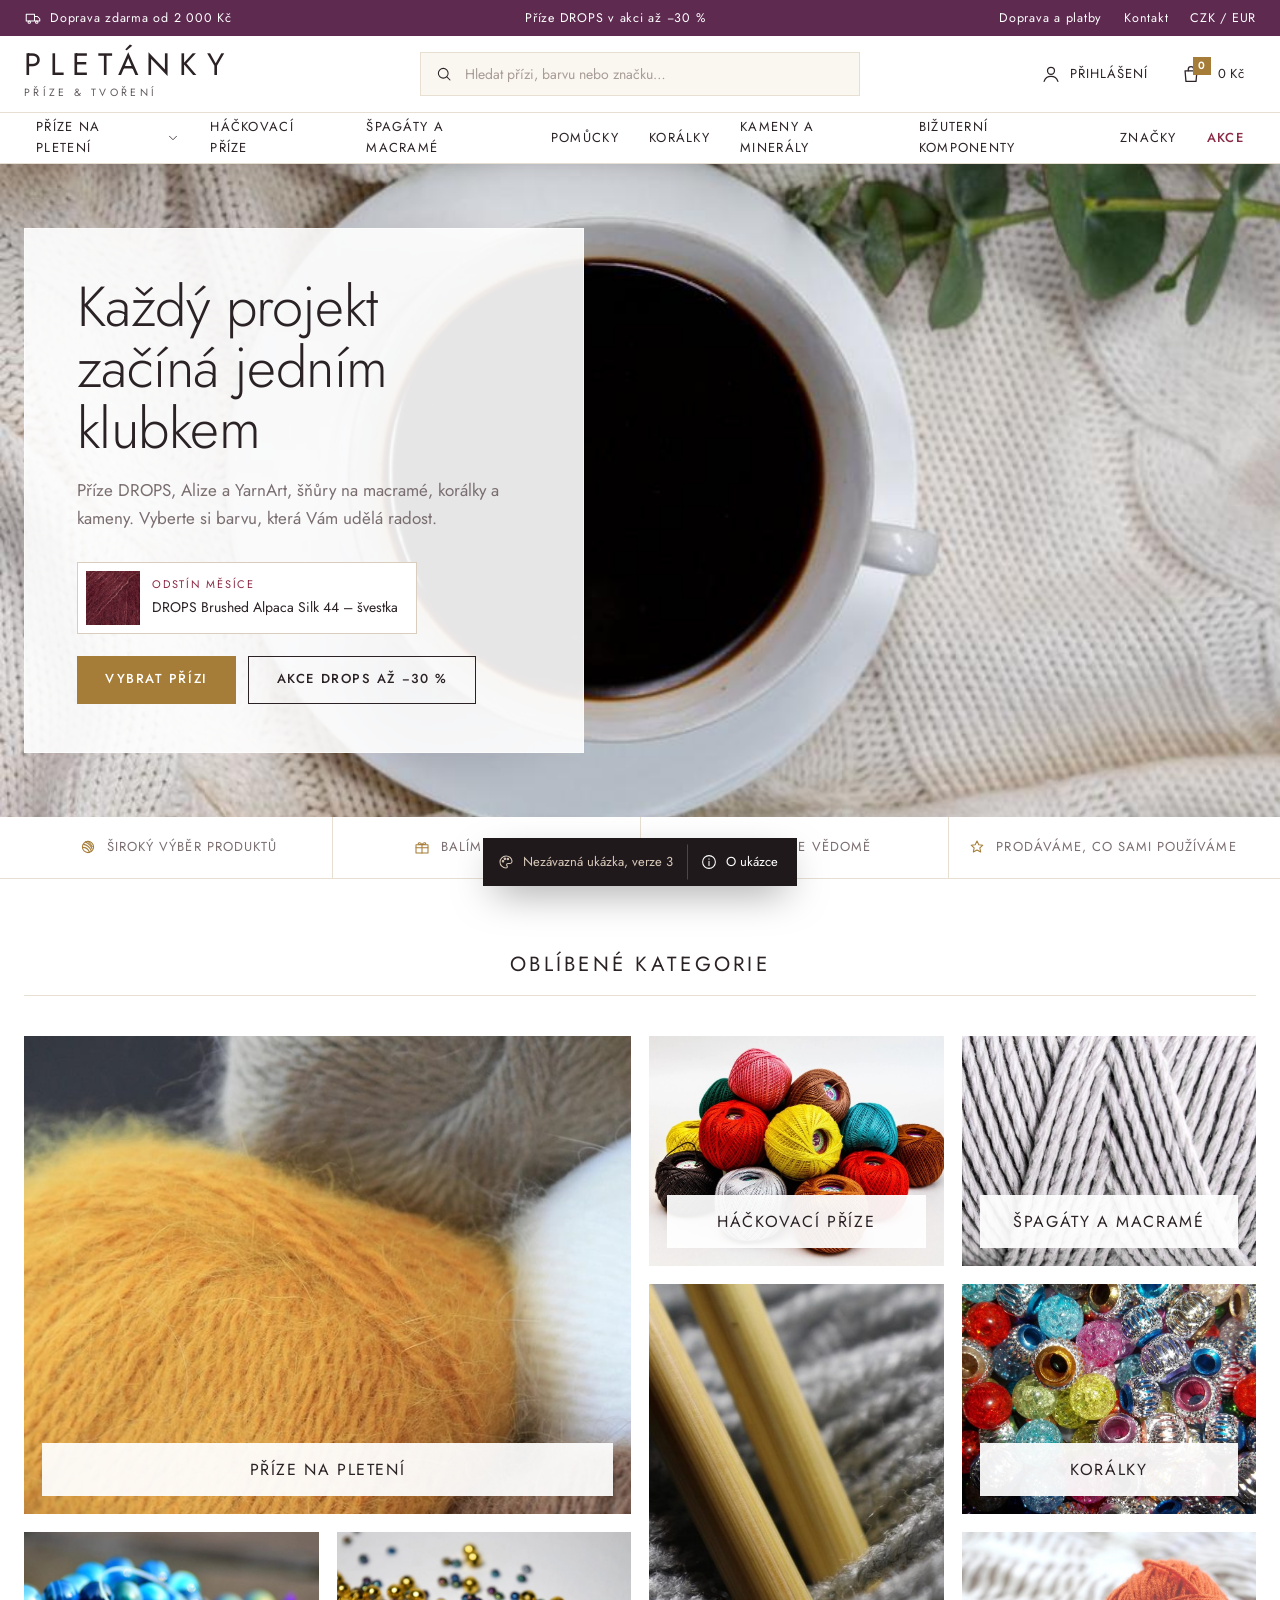
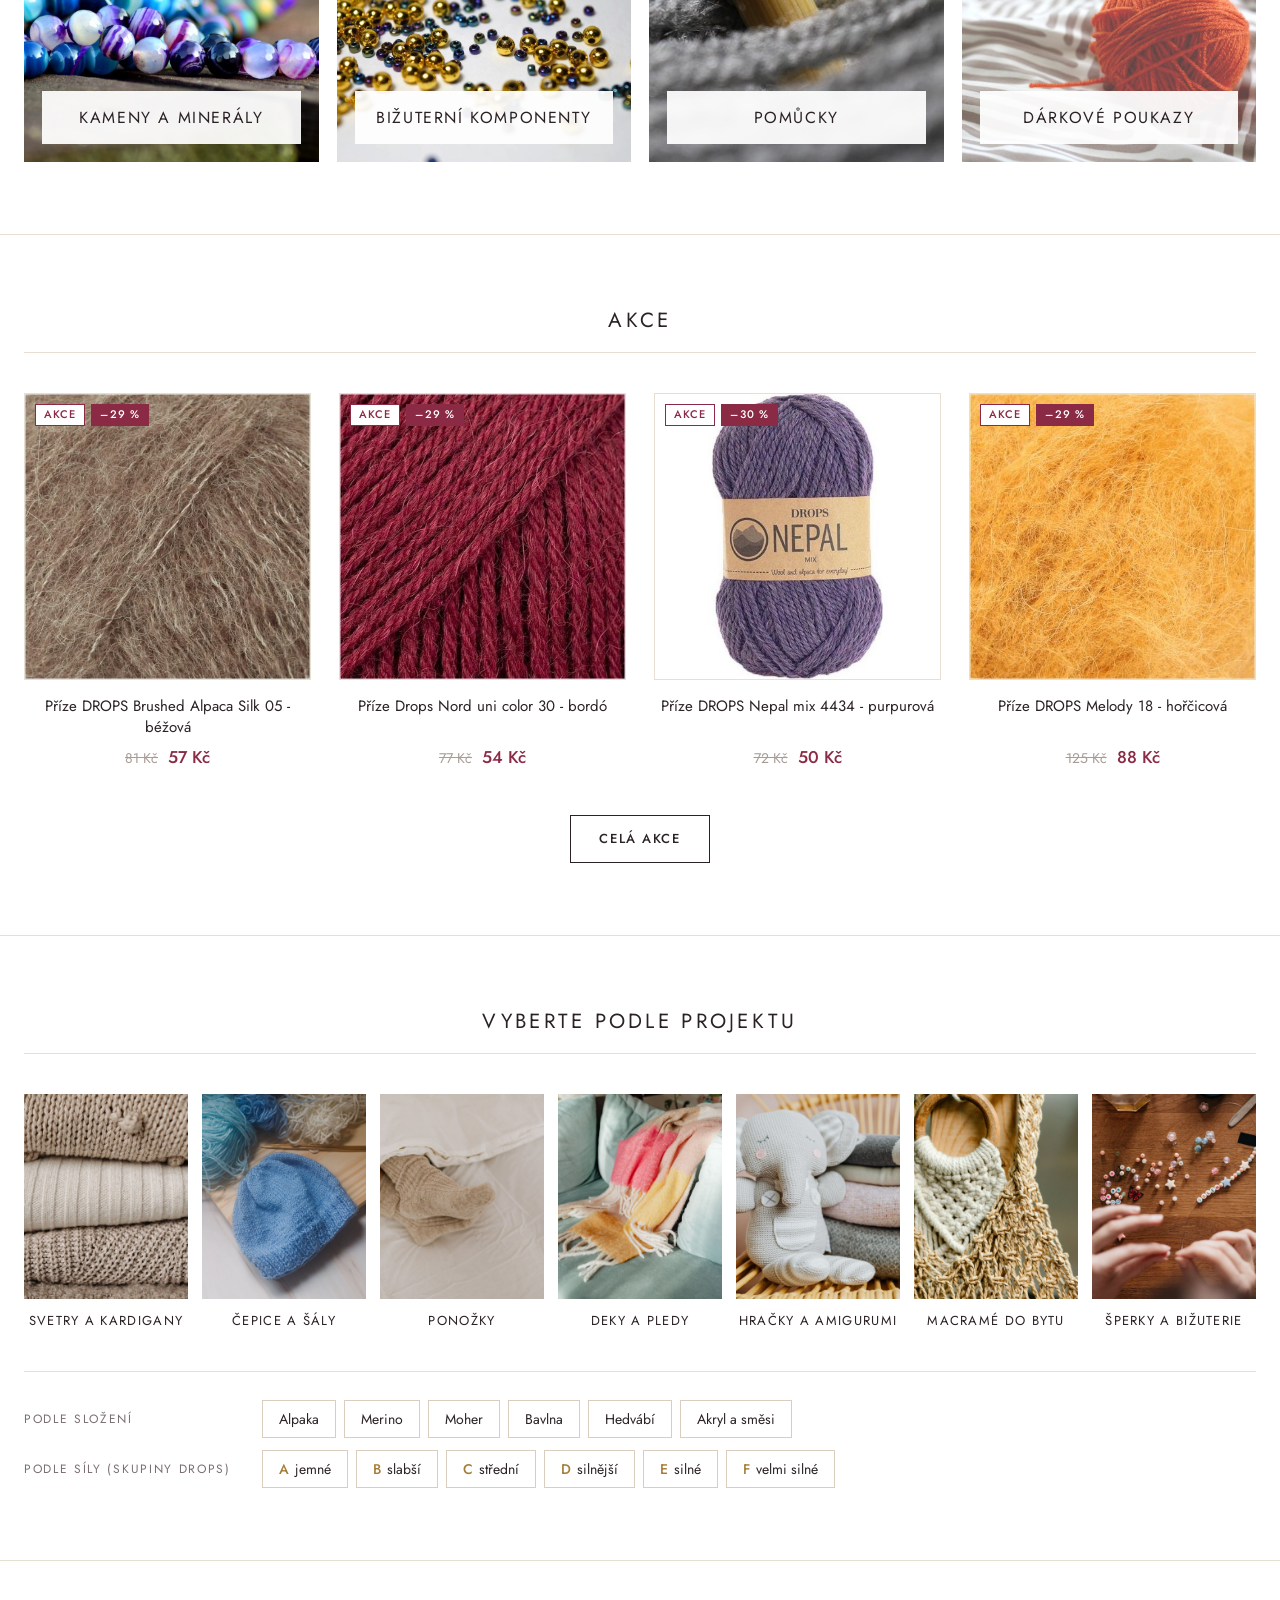
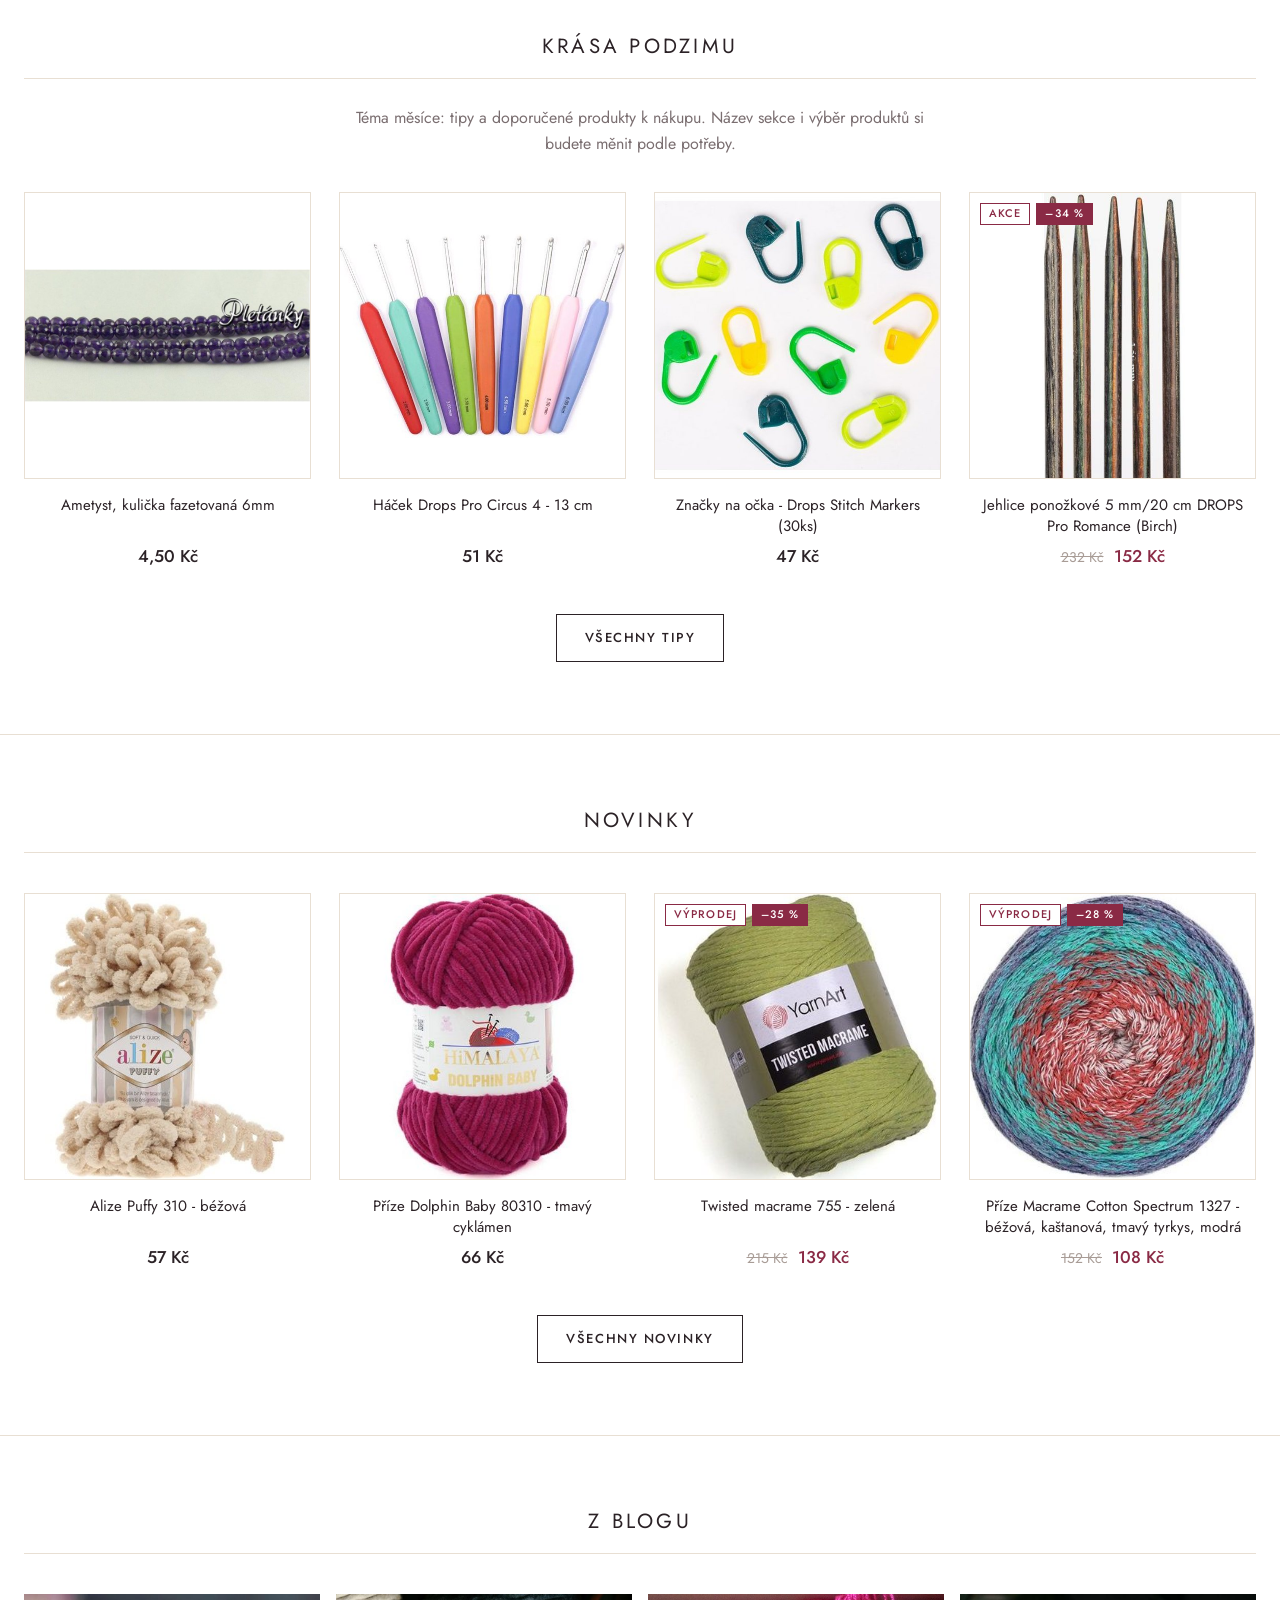
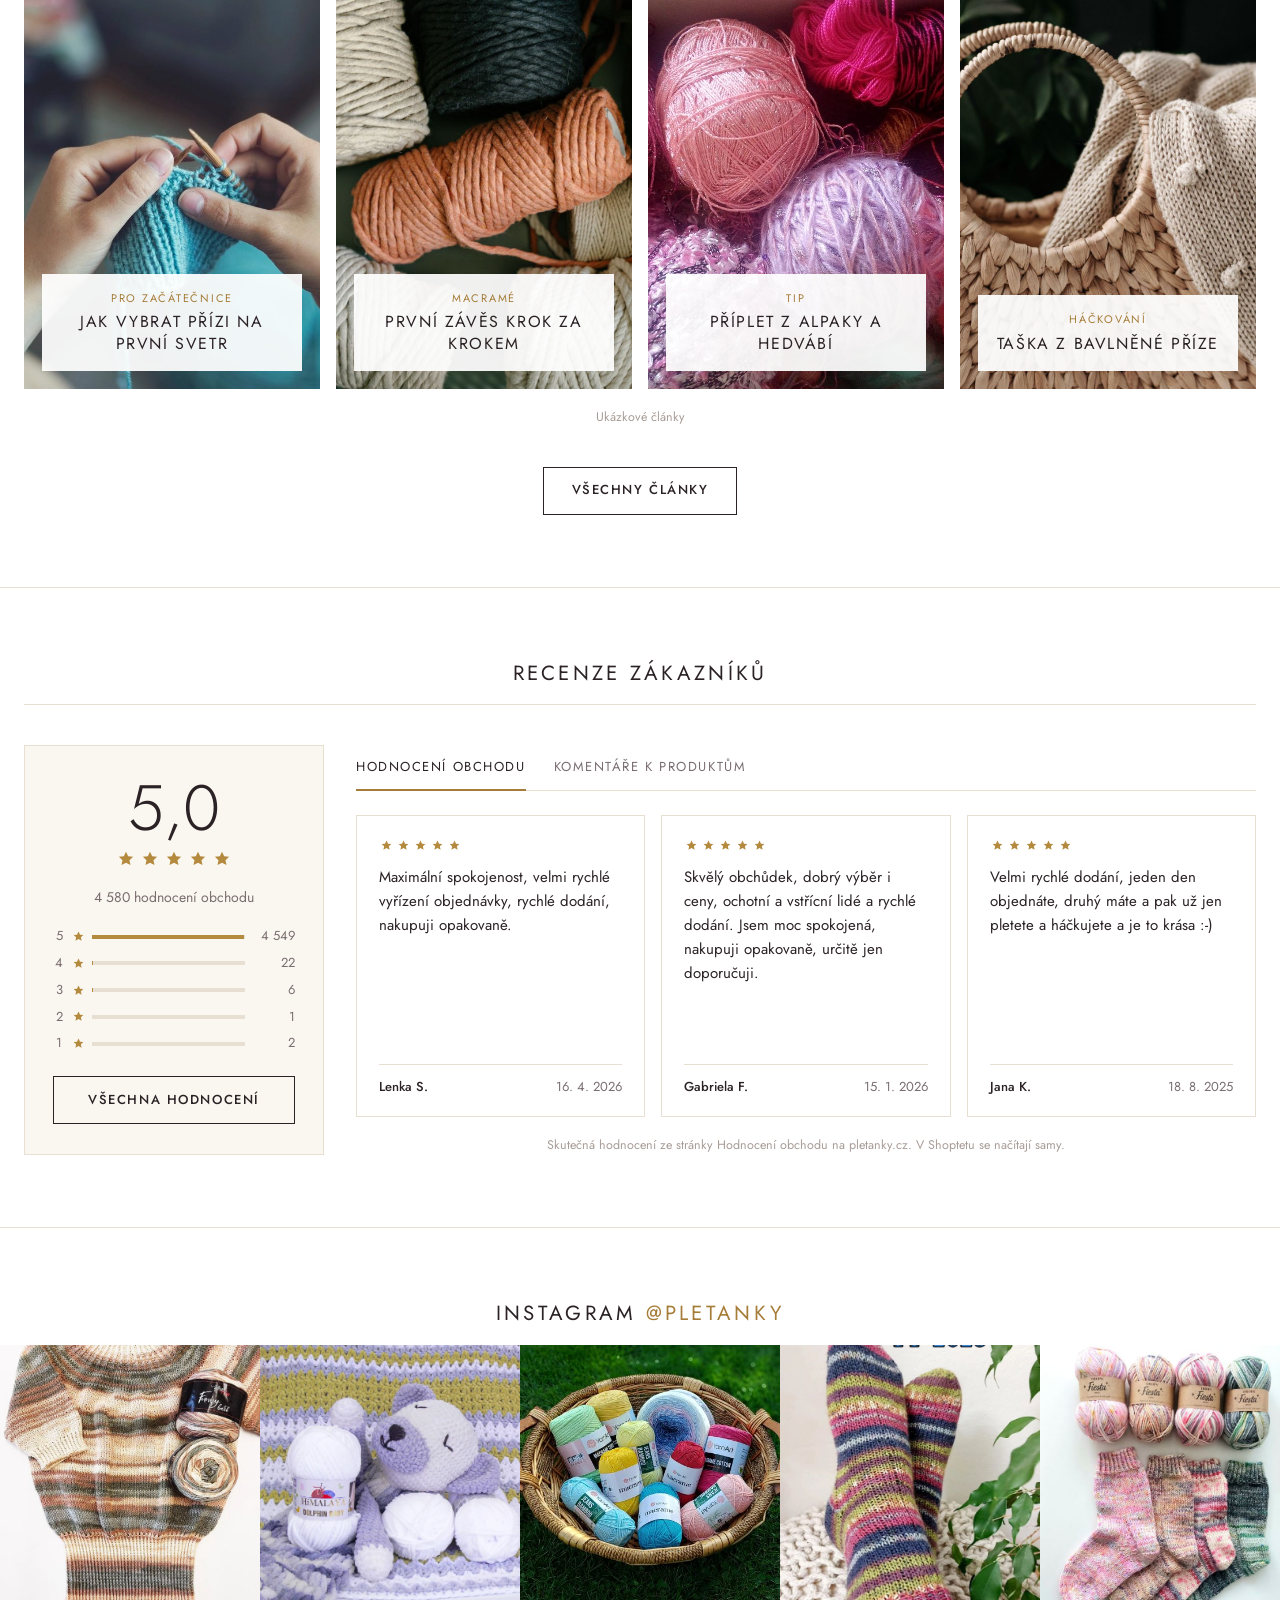
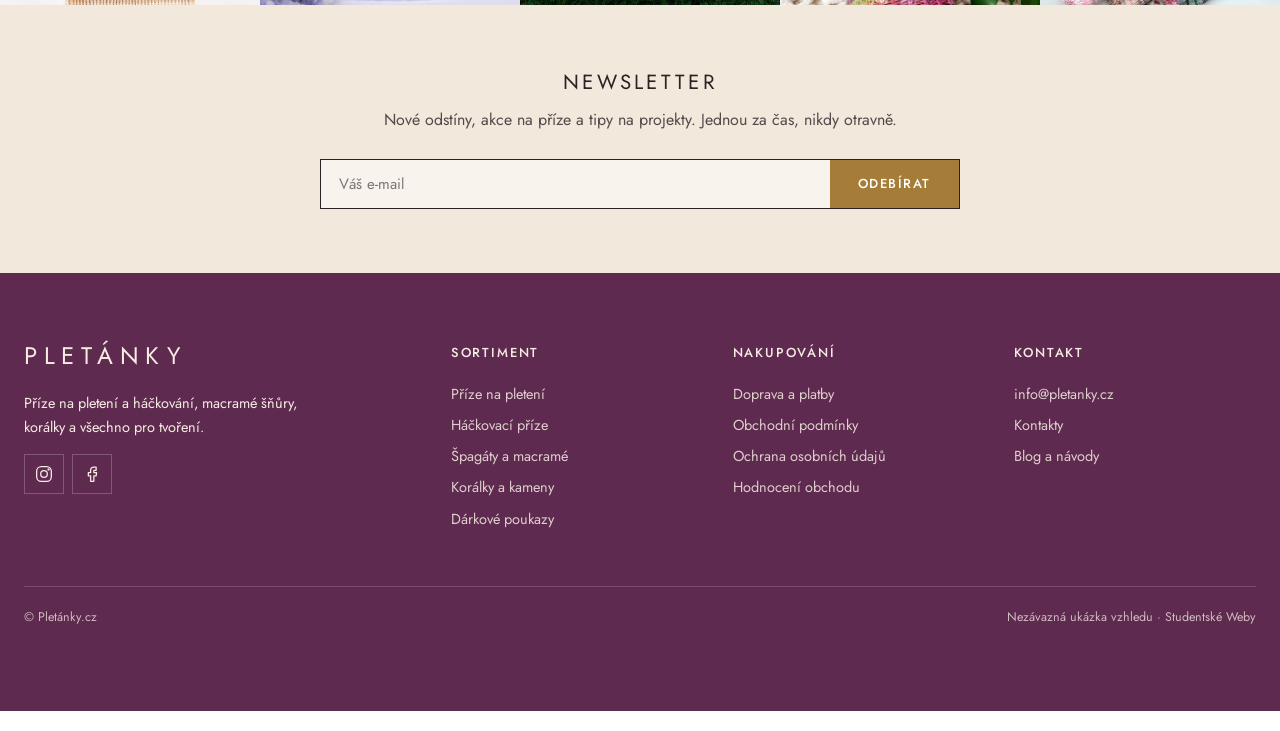
==== index.html @ 485e4dab "Pletánky.cz – ukázka v4 (původní bordó lišty, původní rozložení kategorií, ostré rohy) Co-Authored-B" ====
<!doctype html>
<html lang="cs" data-theme="c">
<head>
<meta charset="utf-8">
<meta name="viewport" content="width=device-width, initial-scale=1">
<meta name="robots" content="noindex, nofollow">
<title>Pletánky.cz – příze, macramé a korálky | ukázka vzhledu</title>
<meta name="description" content="Nezávazná ukázka vzhledu e-shopu Pletánky.cz">
<script>document.documentElement.setAttribute('data-theme','c');if(new URLSearchParams(location.search).has('nahled'))document.documentElement.classList.add('is-preview')</script>
<link rel="preconnect" href="https://fonts.googleapis.com">
<link rel="preconnect" href="https://fonts.gstatic.com" crossorigin>
<link href="https://fonts.googleapis.com/css2?family=Jost:wght@300;400;500;600&display=swap&subset=latin-ext" rel="stylesheet">
<link rel="stylesheet" href="style.css?v=d57bfc8a">
<script src="main.js?v=77ee12ee" defer></script>
</head>
<body class="">
<a class="skip" href="#obsah">Přejít na obsah</a>
<div class="topbar">
  <div class="wrap topbar__in">
    <span><svg class="ico ico--sm" viewBox="0 0 24 24" aria-hidden="true"><path d="M3 7h11v9H3zM14 10h4l3 3v3h-7"/><circle cx="7" cy="17.5" r="1.6"/><circle cx="17" cy="17.5" r="1.6"/></svg> Doprava zdarma od 2&nbsp;000&nbsp;Kč</span>
    <span class="topbar__mid">Příze DROPS v akci až −30&nbsp;%</span>
    <span class="topbar__links"><a href="#">Doprava a platby</a><a href="#">Kontakt</a><a href="#">CZK / EUR</a></span>
  </div>
</div>
<header class="hdr" id="hdr">
  <div class="wrap hdr__in">
    <button class="hdr__burger" type="button" aria-label="Menu" data-menu-open><svg class="ico" viewBox="0 0 24 24" aria-hidden="true"><path d="M4 7h16M4 12h16M4 17h16"/></svg></button>
    <a class="logo" href="index.html" aria-label="Pletánky – úvod">
      <span class="logo__txt">Pletánky</span><small class="logo__sub">příze &amp; tvoření</small>
    </a>
    <form class="search" role="search" onsubmit="return false">
      <svg class="ico ico--sm" viewBox="0 0 24 24" aria-hidden="true"><circle cx="11" cy="11" r="6.5"/><path d="m20 20-4.2-4.2"/></svg>
      <input type="search" placeholder="Hledat přízi, barvu nebo značku…" aria-label="Hledat">
    </form>
    <nav class="hdr__acts" aria-label="Účet a košík">
      <a class="hdr__act" href="#"><svg class="ico" viewBox="0 0 24 24" aria-hidden="true"><circle cx="12" cy="8.5" r="3.8"/><path d="M4.5 20c1.2-3.6 4-5.3 7.5-5.3s6.3 1.7 7.5 5.3"/></svg><span>Přihlášení</span></a>
      <button class="hdr__act cartbtn" type="button" data-cart-open aria-label="Košík">
        <span class="cartbtn__ico"><svg class="ico" viewBox="0 0 24 24" aria-hidden="true"><path d="M5.5 8.5h13l-1 11.5h-11z"/><path d="M9 8.5V7a3 3 0 0 1 6 0v1.5"/></svg><b class="cartbtn__count" data-cart-count>0</b></span>
        <span data-cart-total>0&nbsp;Kč</span>
      </button>
    </nav>
  </div>
  <nav class="nav" aria-label="Kategorie">
    <ul class="wrap nav__ul"><li class="nav__li has-mega"><a class="nav__a" href="kategorie.html">Příze na pletení<svg class="ico ico--xs" viewBox="0 0 24 24" aria-hidden="true"><path d="m6 9 6 6 6-6"/></svg></a><div class="mega" role="region" aria-label="Příze na pletení">
  <div class="mega__in wrap">
    <div class="mega__col">
      <p class="mega__h">DROPS</p>
      <a href="kategorie.html">Brushed Alpaca Silk</a><a href="kategorie.html">Sky</a><a href="kategorie.html">Melody</a>
      <a href="kategorie.html">Air</a><a href="kategorie.html">Flora</a><a href="kategorie.html">Soft Tweed</a>
      <a href="kategorie.html">Nepal</a><a href="kategorie.html">Alpaca</a><a href="kategorie.html">Andes</a>
    </div>
    <div class="mega__col">
      <p class="mega__h">Podle složení</p>
      <a href="kategorie.html">Alpaka</a><a href="kategorie.html">Merino a vlna</a><a href="kategorie.html">Moherové příze</a>
      <a href="kategorie.html">Bavlna</a><a href="kategorie.html">Akryl a směsi</a>
    </div>
    <div class="mega__col">
      <p class="mega__h">Další značky</p>
      <a href="kategorie.html">Alize</a><a href="kategorie.html">YarnArt</a><a href="kategorie.html">Himalaya</a>
      <a href="kategorie.html">Vlna Hep</a><a href="kategorie.html">Pletánky</a>
    </div>
    <a class="mega__promo" href="kategorie.html">
      <img src="img/photo/moher.jpg" alt="">
      <span><small>Akce</small>Příze DROPS až −30&nbsp;%</span>
    </a>
  </div>
</div></li><li class="nav__li"><a class="nav__a" href="kategorie.html">Háčkovací příze</a></li><li class="nav__li"><a class="nav__a" href="kategorie.html">Špagáty a macramé</a></li><li class="nav__li"><a class="nav__a" href="kategorie.html">Pomůcky</a></li><li class="nav__li"><a class="nav__a" href="kategorie.html">Korálky</a></li><li class="nav__li"><a class="nav__a" href="kategorie.html">Kameny a minerály</a></li><li class="nav__li"><a class="nav__a" href="kategorie.html">Bižuterní komponenty</a></li><li class="nav__li"><a class="nav__a" href="kategorie.html">Značky</a></li><li class="nav__li"><a class="nav__a nav__a--akce" href="kategorie.html">Akce</a></li></ul>
  </nav>
</header>
<main id="obsah">

<section class="banner">
  <picture><source media="(max-width:760px)" srcset="img/v2/hero-m.jpg"><img class="banner__img" src="img/v2/hero.jpg" alt="Pletený svetr a šálek kávy" fetchpriority="high"></picture>
  <div class="wrap banner__in">
    <div class="banner__box">
      <h1 class="h1">Každý projekt začíná jedním klubkem</h1>
      <p>Příze DROPS, Alize a YarnArt, šňůry na macramé, korálky a kameny. Vyberte si barvu, která Vám udělá radost.</p>
      <a class="motm-mini" href="produkt.html"><img src="img/p/svestka-velka.jpg" alt=""><span><small>Odstín měsíce</small><b>DROPS Brushed Alpaca Silk 44 – švestka</b></span></a>
      <div class="banner__cta">
        <a class="btn btn--cart" href="kategorie.html">Vybrat přízi</a>
        <a class="btn btn--line" href="kategorie.html">Akce DROPS až −30&nbsp;%</a>
      </div>
    </div>
  </div>
</section>

<div class="usp">
  <div class="wrap usp__in">
    <span><svg class="ico ico--sm" viewBox="0 0 24 24" aria-hidden="true"><circle cx="12" cy="12" r="7.5"/><path d="M6 8.5c4 .5 8.5 3.5 10.5 9M5 12.5c3.5 0 7.5 2.5 9 6.5M8.5 5.2c3.3 1.4 7.5 5 9 9.5M12 4.5c2.5 2 4.5 4.5 5.8 7"/></svg> Široký výběr produktů</span>
    <span><svg class="ico ico--sm" viewBox="0 0 24 24" aria-hidden="true"><rect x="4" y="9" width="16" height="11"/><path d="M4 13h16M12 9v11M12 9c-1.5-3-5-3.5-5-1.2C7 9 9.5 9 12 9zm0 0c1.5-3 5-3.5 5-1.2C17 9 14.5 9 12 9z"/></svg> Balíme s láskou</span>
    <span><svg class="ico ico--sm" viewBox="0 0 24 24" aria-hidden="true"><path d="m5 12.5 4.5 4.5L19 7.5"/></svg> Tvoříme vědomě</span>
    <span><svg class="ico ico--sm" viewBox="0 0 24 24" aria-hidden="true"><path d="m12 4 2.4 5 5.4.6-4 3.7 1.1 5.3L12 16l-4.9 2.6 1.1-5.3-4-3.7 5.4-.6z"/></svg> Prodáváme, co sami používáme</span>
  </div>
</div>

<section class="sec">
  <div class="wrap">
    <div class="sh"><h2 class="h2">Oblíbené kategorie</h2></div>
    <div class="tiles tiles--orig"><a class="tile t--big" href="kategorie.html">
  <img src="img/photo/moher.jpg" alt="" loading="lazy">
  <span class="tile__box"><b>Příze na pletení</b><span class="tile__more"><span>Alpaka, merino, moher i bavlna od DROPS, Alize a YarnArt</span></span></span>
</a><a class="tile" href="kategorie.html">
  <img src="img/photo/kordonet.jpg" alt="" loading="lazy">
  <span class="tile__box"><b>Háčkovací příze</b><span class="tile__more"><span>Kordonety, Moonlight, Sněhurka a další</span></span></span>
</a><a class="tile" href="kategorie.html">
  <img src="img/photo/macrame-snura.jpg" alt="" loading="lazy">
  <span class="tile__box"><b>Špagáty a macramé</b><span class="tile__more"><span>Šňůry, cordy a Twisted macrame</span></span></span>
</a><a class="tile t--tall" href="kategorie.html">
  <img src="img/photo/jehlice.jpg" alt="" loading="lazy">
  <span class="tile__box"><b>Pomůcky</b><span class="tile__more"><span>Jehlice, háčky a značky na očka</span></span></span>
</a><a class="tile" href="kategorie.html">
  <img src="img/photo/koralky.jpg" alt="" loading="lazy">
  <span class="tile__box"><b>Korálky</b><span class="tile__more"><span>Ohňovky, mačkané i dřevěné</span></span></span>
</a><a class="tile" href="kategorie.html">
  <img src="img/photo/kameny.jpg" alt="" loading="lazy">
  <span class="tile__box"><b>Kameny a minerály</b><span class="tile__more"><span>Achát, ametyst a další</span></span></span>
</a><a class="tile" href="kategorie.html">
  <img src="img/photo/komponenty.jpg" alt="" loading="lazy">
  <span class="tile__box"><b>Bižuterní komponenty</b><span class="tile__more"><span>Kaplíky, kaloty, zapínání</span></span></span>
</a><a class="tile" href="kategorie.html">
  <img src="img/photo/klubko.jpg" alt="" loading="lazy">
  <span class="tile__box"><b>Dárkové poukazy</b><span class="tile__more"><span>Pro všechny, kdo rádi tvoří</span></span></span>
</a></div>
  </div>
</section>

<section class="sec">
  <div class="wrap">
    <div class="sh"><h2 class="h2">Akce</h2></div>
    <div class="pgrid"><article class="pc">
  <div class="pc__box">
    <a class="pc__img" href="produkt.html">
      <span class="pc__flags"><span class="flag">Akce</span><span class="flag flag--sleva">–29 %</span></span>
      <img src="img/p/prize-drops-brushed-alpaca-silk-05-bezova.jpg" alt="Příze DROPS Brushed Alpaca Silk 05 - béžová" loading="lazy" width="720" height="720">
    </a>
    <a class="pc__name" href="produkt.html">Příze DROPS Brushed Alpaca Silk 05 - béžová</a>
    <p class="pc__price"><s>81&nbsp;Kč</s><b>57&nbsp;Kč</b></p>
    <div class="pc__more">
      <p class="pc__lead">Přepychová směs počesané alpaky a morušového hedvábí</p><dl class="pc__specs"><div><dt>Složení</dt><dd>77 % alpaka, 23 % hedvábí</dd></div><div><dt>Váha / návin</dt><dd>25 g = cca 140 metrů</dd></div><div><dt>Jehlice</dt><dd>5 mm</dd></div></dl>
      <p class="pc__av"><svg class="ico ico--xs" viewBox="0 0 24 24" aria-hidden="true"><path d="m5 12.5 4.5 4.5L19 7.5"/></svg> Skladem (18 ks)</p>
      <button class="btn btn--cart btn--full" type="button" data-add data-name="Příze DROPS Brushed Alpaca Silk 05 - béžová" data-price="57.0" data-img="img/p/prize-drops-brushed-alpaca-silk-05-bezova.jpg"><svg class="ico ico--sm" viewBox="0 0 24 24" aria-hidden="true"><path d="M5.5 8.5h13l-1 11.5h-11z"/><path d="M9 8.5V7a3 3 0 0 1 6 0v1.5"/></svg><span>Do košíku</span></button>
    </div>
  </div>
</article><article class="pc">
  <div class="pc__box">
    <a class="pc__img" href="produkt.html">
      <span class="pc__flags"><span class="flag">Akce</span><span class="flag flag--sleva">–29 %</span></span>
      <img src="img/p/prize-drops-nord-uni-color-30-bordo.jpg" alt="Příze Drops Nord uni color 30 - bordó" loading="lazy" width="720" height="720">
    </a>
    <a class="pc__name" href="produkt.html">Příze Drops Nord uni color 30 - bordó</a>
    <p class="pc__price"><s>77&nbsp;Kč</s><b>54&nbsp;Kč</b></p>
    <div class="pc__more">
      <p class="pc__lead">Jemná a odolná směs alpaky, vlny a polyamidu</p><dl class="pc__specs"><div><dt>Složení</dt><dd>45 % alpaka, 30 % polyamid, 25 % vlna</dd></div><div><dt>Váha / návin</dt><dd>50 g = cca 170 metrů</dd></div><div><dt>Jehlice</dt><dd>3 mm</dd></div></dl>
      <p class="pc__av"><svg class="ico ico--xs" viewBox="0 0 24 24" aria-hidden="true"><path d="m5 12.5 4.5 4.5L19 7.5"/></svg> Skladem (18 ks)</p>
      <button class="btn btn--cart btn--full" type="button" data-add data-name="Příze Drops Nord uni color 30 - bordó" data-price="54.0" data-img="img/p/prize-drops-nord-uni-color-30-bordo.jpg"><svg class="ico ico--sm" viewBox="0 0 24 24" aria-hidden="true"><path d="M5.5 8.5h13l-1 11.5h-11z"/><path d="M9 8.5V7a3 3 0 0 1 6 0v1.5"/></svg><span>Do košíku</span></button>
    </div>
  </div>
</article><article class="pc">
  <div class="pc__box">
    <a class="pc__img" href="produkt.html">
      <span class="pc__flags"><span class="flag">Akce</span><span class="flag flag--sleva">–30 %</span></span>
      <img src="img/p/prize-drops-nepal-mix-4434-purpurova.jpg" alt="Příze DROPS Nepal mix 4434 - purpurová" loading="lazy" width="720" height="720">
    </a>
    <a class="pc__name" href="produkt.html">Příze DROPS Nepal mix 4434 - purpurová</a>
    <p class="pc__price"><s>72&nbsp;Kč</s><b>50&nbsp;Kč</b></p>
    <div class="pc__more">
      <p class="pc__lead">Krásná robustní příze ze směsi alpaka vlny a ovčí vlny vhodná pro pletení i háčkování</p><dl class="pc__specs"><div><dt>Složení</dt><dd>65 % vlna, 35 % alpaka</dd></div><div><dt>Váha / návin</dt><dd>50 g = cca 75 metrů</dd></div><div><dt>Jehlice</dt><dd>5 mm</dd></div></dl>
      <p class="pc__av"><svg class="ico ico--xs" viewBox="0 0 24 24" aria-hidden="true"><path d="m5 12.5 4.5 4.5L19 7.5"/></svg> Skladem (20 ks)</p>
      <button class="btn btn--cart btn--full" type="button" data-add data-name="Příze DROPS Nepal mix 4434 - purpurová" data-price="50.0" data-img="img/p/prize-drops-nepal-mix-4434-purpurova.jpg"><svg class="ico ico--sm" viewBox="0 0 24 24" aria-hidden="true"><path d="M5.5 8.5h13l-1 11.5h-11z"/><path d="M9 8.5V7a3 3 0 0 1 6 0v1.5"/></svg><span>Do košíku</span></button>
    </div>
  </div>
</article><article class="pc">
  <div class="pc__box">
    <a class="pc__img" href="produkt.html">
      <span class="pc__flags"><span class="flag">Akce</span><span class="flag flag--sleva">–29 %</span></span>
      <img src="img/p/prize-drops-melody-18-horcicova.jpg" alt="Příze DROPS Melody 18 - hořčicová" loading="lazy" width="720" height="720">
    </a>
    <a class="pc__name" href="produkt.html">Příze DROPS Melody 18 - hořčicová</a>
    <p class="pc__price"><s>125&nbsp;Kč</s><b>88&nbsp;Kč</b></p>
    <div class="pc__more">
      <dl class="pc__specs"><div><dt>Složení</dt><dd>71 % alpaka, 25 % vlna, 4 % polyamid</dd></div><div><dt>Váha / návin</dt><dd>50 g = cca 140 m</dd></div><div><dt>Jehlice</dt><dd>7 mm</dd></div></dl>
      <p class="pc__av"><svg class="ico ico--xs" viewBox="0 0 24 24" aria-hidden="true"><path d="m5 12.5 4.5 4.5L19 7.5"/></svg> Skladem (49 ks)</p>
      <button class="btn btn--cart btn--full" type="button" data-add data-name="Příze DROPS Melody 18 - hořčicová" data-price="88.0" data-img="img/p/prize-drops-melody-18-horcicova.jpg"><svg class="ico ico--sm" viewBox="0 0 24 24" aria-hidden="true"><path d="M5.5 8.5h13l-1 11.5h-11z"/><path d="M9 8.5V7a3 3 0 0 1 6 0v1.5"/></svg><span>Do košíku</span></button>
    </div>
  </div>
</article></div>
    <p class="sec__more"><a class="btn btn--line" href="kategorie.html">Celá akce</a></p>
  </div>
</section>

<section class="sec">
  <div class="wrap">
    <div class="sh"><h2 class="h2">Vyberte podle projektu</h2></div>
    <div class="projs"><a class="proj" href="kategorie.html"><span class="proj__img"><img src="img/v2/proj-svetry.jpg" alt="" loading="lazy"></span><span class="proj__n">Svetry a kardigany</span></a><a class="proj" href="kategorie.html"><span class="proj__img"><img src="img/v2/proj-cepice.jpg" alt="" loading="lazy"></span><span class="proj__n">Čepice a šály</span></a><a class="proj" href="kategorie.html"><span class="proj__img"><img src="img/v2/proj-ponozky.jpg" alt="" loading="lazy"></span><span class="proj__n">Ponožky</span></a><a class="proj" href="kategorie.html"><span class="proj__img"><img src="img/v2/proj-deky.jpg" alt="" loading="lazy"></span><span class="proj__n">Deky a pledy</span></a><a class="proj" href="kategorie.html"><span class="proj__img"><img src="img/v2/proj-amigurumi.jpg" alt="" loading="lazy"></span><span class="proj__n">Hračky a amigurumi</span></a><a class="proj" href="kategorie.html"><span class="proj__img"><img src="img/v2/proj-macrame.jpg" alt="" loading="lazy"></span><span class="proj__n">Macramé do bytu</span></a><a class="proj" href="kategorie.html"><span class="proj__img"><img src="img/v2/proj-sperky.jpg" alt="" loading="lazy"></span><span class="proj__n">Šperky a bižuterie</span></a></div>
    <div class="chiprows">
      <div class="chiprow"><span class="chiprow__l">Podle složení</span><a class="chip" href="kategorie.html">Alpaka</a><a class="chip" href="kategorie.html">Merino</a><a class="chip" href="kategorie.html">Moher</a><a class="chip" href="kategorie.html">Bavlna</a><a class="chip" href="kategorie.html">Hedvábí</a><a class="chip" href="kategorie.html">Akryl a směsi</a></div>
      <div class="chiprow"><span class="chiprow__l">Podle síly (skupiny DROPS)</span><a class="chip" href="kategorie.html"><b>A</b> jemné</a><a class="chip" href="kategorie.html"><b>B</b> slabší</a><a class="chip" href="kategorie.html"><b>C</b> střední</a><a class="chip" href="kategorie.html"><b>D</b> silnější</a><a class="chip" href="kategorie.html"><b>E</b> silné</a><a class="chip" href="kategorie.html"><b>F</b> velmi silné</a></div>
    </div>
  </div>
</section>

<section class="sec">
  <div class="wrap">
    <div class="sh"><h2 class="h2">Krása podzimu</h2></div>
    <p class="sec__lead">Téma měsíce: tipy a doporučené produkty k nákupu. Název sekce i výběr produktů si budete měnit podle potřeby.</p>
    <div class="pgrid"><article class="pc">
  <div class="pc__box">
    <a class="pc__img" href="produkt.html">
      <span class="pc__flags"></span>
      <img src="img/p/ametyst-kulicka-fazetovana-6mm.jpg" alt="Ametyst, kulička fazetovaná 6mm" loading="lazy" width="720" height="720">
    </a>
    <a class="pc__name" href="produkt.html">Ametyst, kulička fazetovaná 6mm</a>
    <p class="pc__price"><b>4,50&nbsp;Kč</b></p>
    <div class="pc__more">
      <p class="pc__lead">Fazetovaná kulička z ametystu</p><dl class="pc__specs"><div><dt>Průměr</dt><dd>6 mm</dd></div></dl>
      <p class="pc__av"><svg class="ico ico--xs" viewBox="0 0 24 24" aria-hidden="true"><path d="m5 12.5 4.5 4.5L19 7.5"/></svg> Skladem (&gt;100 ks)</p>
      <button class="btn btn--cart btn--full" type="button" data-add data-name="Ametyst, kulička fazetovaná 6mm" data-price="4.5" data-img="img/p/ametyst-kulicka-fazetovana-6mm.jpg"><svg class="ico ico--sm" viewBox="0 0 24 24" aria-hidden="true"><path d="M5.5 8.5h13l-1 11.5h-11z"/><path d="M9 8.5V7a3 3 0 0 1 6 0v1.5"/></svg><span>Do košíku</span></button>
    </div>
  </div>
</article><article class="pc">
  <div class="pc__box">
    <a class="pc__img" href="produkt.html">
      <span class="pc__flags"></span>
      <img src="img/p/hacek-drops-pro-circus-4-13-cm.jpg" alt="Háček Drops Pro Circus 4 - 13 cm" loading="lazy" width="720" height="720">
    </a>
    <a class="pc__name" href="produkt.html">Háček Drops Pro Circus 4 - 13 cm</a>
    <p class="pc__price"><b>51&nbsp;Kč</b></p>
    <div class="pc__more">
      <p class="pc__lead">Hliníkový háček, délka 13 cm</p><dl class="pc__specs"><div><dt>Velikost</dt><dd>4 mm</dd></div></dl>
      <p class="pc__av"><svg class="ico ico--xs" viewBox="0 0 24 24" aria-hidden="true"><path d="m5 12.5 4.5 4.5L19 7.5"/></svg> Skladem (12 ks)</p>
      <button class="btn btn--cart btn--full" type="button" data-add data-name="Háček Drops Pro Circus 4 - 13 cm" data-price="51.0" data-img="img/p/hacek-drops-pro-circus-4-13-cm.jpg"><svg class="ico ico--sm" viewBox="0 0 24 24" aria-hidden="true"><path d="M5.5 8.5h13l-1 11.5h-11z"/><path d="M9 8.5V7a3 3 0 0 1 6 0v1.5"/></svg><span>Do košíku</span></button>
    </div>
  </div>
</article><article class="pc">
  <div class="pc__box">
    <a class="pc__img" href="produkt.html">
      <span class="pc__flags"></span>
      <img src="img/p/znacky-na-ocka-drops-stitch-markers-30ks.jpg" alt="Značky na očka - Drops Stitch Markers (30ks)" loading="lazy" width="720" height="720">
    </a>
    <a class="pc__name" href="produkt.html">Značky na očka - Drops Stitch Markers (30ks)</a>
    <p class="pc__price"><b>47&nbsp;Kč</b></p>
    <div class="pc__more">
      <p class="pc__lead">Plastové zavírací sponky pro označení řad či oček</p><dl class="pc__specs"><div><dt>Balení</dt><dd>30 ks</dd></div></dl>
      <p class="pc__av"><svg class="ico ico--xs" viewBox="0 0 24 24" aria-hidden="true"><path d="m5 12.5 4.5 4.5L19 7.5"/></svg> Skladem (13 balení)</p>
      <button class="btn btn--cart btn--full" type="button" data-add data-name="Značky na očka - Drops Stitch Markers (30ks)" data-price="47.0" data-img="img/p/znacky-na-ocka-drops-stitch-markers-30ks.jpg"><svg class="ico ico--sm" viewBox="0 0 24 24" aria-hidden="true"><path d="M5.5 8.5h13l-1 11.5h-11z"/><path d="M9 8.5V7a3 3 0 0 1 6 0v1.5"/></svg><span>Do košíku</span></button>
    </div>
  </div>
</article><article class="pc">
  <div class="pc__box">
    <a class="pc__img" href="produkt.html">
      <span class="pc__flags"><span class="flag">Akce</span><span class="flag flag--sleva">–34 %</span></span>
      <img src="img/p/jehlice-ponozkove-5-mm-20-cmdrops-pro-romance-birch.jpg" alt="Jehlice ponožkové 5 mm/20 cm DROPS Pro Romance (Birch)" loading="lazy" width="720" height="720">
    </a>
    <a class="pc__name" href="produkt.html">Jehlice ponožkové 5 mm/20 cm DROPS Pro Romance (Birch)</a>
    <p class="pc__price"><s>232&nbsp;Kč</s><b>152&nbsp;Kč</b></p>
    <div class="pc__more">
      <p class="pc__lead">Hladké a lehké ponožkové jehlice z březového dřeva</p><dl class="pc__specs"><div><dt>Velikost</dt><dd>5 mm</dd></div><div><dt>Délka</dt><dd>20 cm</dd></div><div><dt>Balení</dt><dd>5 ks</dd></div></dl>
      <p class="pc__av"><svg class="ico ico--xs" viewBox="0 0 24 24" aria-hidden="true"><path d="m5 12.5 4.5 4.5L19 7.5"/></svg> Skladem (3 balení)</p>
      <button class="btn btn--cart btn--full" type="button" data-add data-name="Jehlice ponožkové 5 mm/20 cm DROPS Pro Romance (Birch)" data-price="152.0" data-img="img/p/jehlice-ponozkove-5-mm-20-cmdrops-pro-romance-birch.jpg"><svg class="ico ico--sm" viewBox="0 0 24 24" aria-hidden="true"><path d="M5.5 8.5h13l-1 11.5h-11z"/><path d="M9 8.5V7a3 3 0 0 1 6 0v1.5"/></svg><span>Do košíku</span></button>
    </div>
  </div>
</article></div>
    <p class="sec__more"><a class="btn btn--line" href="kategorie.html">Všechny tipy</a></p>
  </div>
</section>

<section class="sec">
  <div class="wrap">
    <div class="sh"><h2 class="h2">Novinky</h2></div>
    <div class="pgrid"><article class="pc">
  <div class="pc__box">
    <a class="pc__img" href="produkt.html">
      <span class="pc__flags"></span>
      <img src="img/p/alize-puffy-310-bezova.jpg" alt="Alize Puffy 310 - béžová" loading="lazy" width="720" height="720">
    </a>
    <a class="pc__name" href="produkt.html">Alize Puffy 310 - béžová</a>
    <p class="pc__price"><b>57&nbsp;Kč</b></p>
    <div class="pc__more">
      <dl class="pc__specs"><div><dt>Složení</dt><dd>100 % mikropolyester</dd></div><div><dt>Váha / návin</dt><dd>100 g = cca 9 m</dd></div></dl>
      <p class="pc__av"><svg class="ico ico--xs" viewBox="0 0 24 24" aria-hidden="true"><path d="m5 12.5 4.5 4.5L19 7.5"/></svg> Skladem (15 ks)</p>
      <button class="btn btn--cart btn--full" type="button" data-add data-name="Alize Puffy 310 - béžová" data-price="57.0" data-img="img/p/alize-puffy-310-bezova.jpg"><svg class="ico ico--sm" viewBox="0 0 24 24" aria-hidden="true"><path d="M5.5 8.5h13l-1 11.5h-11z"/><path d="M9 8.5V7a3 3 0 0 1 6 0v1.5"/></svg><span>Do košíku</span></button>
    </div>
  </div>
</article><article class="pc">
  <div class="pc__box">
    <a class="pc__img" href="produkt.html">
      <span class="pc__flags"></span>
      <img src="img/p/prize-dolphin-baby-80310-tmavy-cyklamen.jpg" alt="Příze Dolphin Baby 80310 - tmavý cyklámen" loading="lazy" width="720" height="720">
    </a>
    <a class="pc__name" href="produkt.html">Příze Dolphin Baby 80310 - tmavý cyklámen</a>
    <p class="pc__price"><b>66&nbsp;Kč</b></p>
    <div class="pc__more">
      <p class="pc__lead">Objemná příze určená především k pletení přikrývek pro děti</p><dl class="pc__specs"><div><dt>Složení</dt><dd>100 % polyester</dd></div><div><dt>Váha / návin</dt><dd>100 g = 120 m</dd></div><div><dt>Jehlice</dt><dd>6,5 mm</dd></div></dl>
      <p class="pc__av"><svg class="ico ico--xs" viewBox="0 0 24 24" aria-hidden="true"><path d="m5 12.5 4.5 4.5L19 7.5"/></svg> Skladem (50 ks)</p>
      <button class="btn btn--cart btn--full" type="button" data-add data-name="Příze Dolphin Baby 80310 - tmavý cyklámen" data-price="66.0" data-img="img/p/prize-dolphin-baby-80310-tmavy-cyklamen.jpg"><svg class="ico ico--sm" viewBox="0 0 24 24" aria-hidden="true"><path d="M5.5 8.5h13l-1 11.5h-11z"/><path d="M9 8.5V7a3 3 0 0 1 6 0v1.5"/></svg><span>Do košíku</span></button>
    </div>
  </div>
</article><article class="pc">
  <div class="pc__box">
    <a class="pc__img" href="produkt.html">
      <span class="pc__flags"><span class="flag">Výprodej</span><span class="flag flag--sleva">–35 %</span></span>
      <img src="img/p/twisted-macrame-755-zelena.jpg" alt="Twisted macrame 755 - zelená" loading="lazy" width="720" height="720">
    </a>
    <a class="pc__name" href="produkt.html">Twisted macrame 755 - zelená</a>
    <p class="pc__price"><s>215&nbsp;Kč</s><b>139&nbsp;Kč</b></p>
    <div class="pc__more">
      <p class="pc__lead">Příze určená na drhání, lze rozčesávat</p><dl class="pc__specs"><div><dt>Složení</dt><dd>60 % bavlna, 40 % viskóza a polyester</dd></div><div><dt>Váha / návin</dt><dd>500 g = 210 m</dd></div><div><dt>Jehlice</dt><dd>9–10 mm</dd></div></dl>
      <p class="pc__av"><svg class="ico ico--xs" viewBox="0 0 24 24" aria-hidden="true"><path d="m5 12.5 4.5 4.5L19 7.5"/></svg> Skladem (2 ks)</p>
      <button class="btn btn--cart btn--full" type="button" data-add data-name="Twisted macrame 755 - zelená" data-price="139.0" data-img="img/p/twisted-macrame-755-zelena.jpg"><svg class="ico ico--sm" viewBox="0 0 24 24" aria-hidden="true"><path d="M5.5 8.5h13l-1 11.5h-11z"/><path d="M9 8.5V7a3 3 0 0 1 6 0v1.5"/></svg><span>Do košíku</span></button>
    </div>
  </div>
</article><article class="pc">
  <div class="pc__box">
    <a class="pc__img" href="produkt.html">
      <span class="pc__flags"><span class="flag">Výprodej</span><span class="flag flag--sleva">–28 %</span></span>
      <img src="img/p/prize-macrame-cotton-spectrum-1327-bezova-kastanova-tmavy-ty.jpg" alt="Příze Macrame Cotton Spectrum 1327 - béžová, kaštanová, tmavý tyrkys, modrá" loading="lazy" width="720" height="720">
    </a>
    <a class="pc__name" href="produkt.html">Příze Macrame Cotton Spectrum 1327 - béžová, kaštanová, tmavý tyrkys, modrá</a>
    <p class="pc__price"><s>152&nbsp;Kč</s><b>108&nbsp;Kč</b></p>
    <div class="pc__more">
      <dl class="pc__specs"><div><dt>Složení</dt><dd>80 % bavlna, 20 % polyester</dd></div><div><dt>Váha / návin</dt><dd>250 g = 225 m</dd></div><div><dt>Jehlice</dt><dd>5 mm</dd></div></dl>
      <p class="pc__av"><svg class="ico ico--xs" viewBox="0 0 24 24" aria-hidden="true"><path d="m5 12.5 4.5 4.5L19 7.5"/></svg> Skladem (1 ks)</p>
      <button class="btn btn--cart btn--full" type="button" data-add data-name="Příze Macrame Cotton Spectrum 1327 - béžová, kaštanová, tmavý tyrkys, modrá" data-price="108.0" data-img="img/p/prize-macrame-cotton-spectrum-1327-bezova-kastanova-tmavy-ty.jpg"><svg class="ico ico--sm" viewBox="0 0 24 24" aria-hidden="true"><path d="M5.5 8.5h13l-1 11.5h-11z"/><path d="M9 8.5V7a3 3 0 0 1 6 0v1.5"/></svg><span>Do košíku</span></button>
    </div>
  </div>
</article></div>
    <p class="sec__more"><a class="btn btn--line" href="kategorie.html">Všechny novinky</a></p>
  </div>
</section>

<section class="sec">
  <div class="wrap">
    <div class="sh"><h2 class="h2">Z blogu</h2></div>
    <div class="tiles tiles--blog"><a class="tile" href="#">
  <img src="img/photo/ruce-pleteni.jpg" alt="" loading="lazy">
  <span class="tile__box"><small>Pro začátečnice</small><b>Jak vybrat přízi na první svetr</b><span class="tile__more"><span>Jaká síla příze, kolik klubek a z jakého materiálu. Krok za krokem až k prvnímu nahozenému oku.</span></span></span>
</a><a class="tile" href="#">
  <img src="img/v2/blog-macrame.jpg" alt="" loading="lazy">
  <span class="tile__box"><small>Macramé</small><b>První závěs krok za krokem</b><span class="tile__more"><span>Tři základní uzly, jedna dřevěná tyčka a odpoledne času. Ukážeme, jakou šňůru vybrat.</span></span></span>
</a><a class="tile" href="#">
  <img src="img/photo/ruzova-klubka.jpg" alt="" loading="lazy">
  <span class="tile__box"><small>Tip</small><b>Příplet z alpaky a hedvábí</b><span class="tile__more"><span>Jak Brushed Alpaca Silk změkčí a zjemní téměř jakoukoli přízi a jak spočítat spotřebu.</span></span></span>
</a><a class="tile" href="#">
  <img src="img/v2/blog-taska.jpg" alt="" loading="lazy">
  <span class="tile__box"><small>Háčkování</small><b>Taška z bavlněné příze</b><span class="tile__more"><span>Pevná a pratelná taška na léto. Návod s fotkami a seznam všeho, co budete potřebovat.</span></span></span>
</a></div>
    <p class="sec__note">Ukázkové články</p>
    <p class="sec__more"><a class="btn btn--line" href="#">Všechny články</a></p>
  </div>
</section>

<section class="sec">
  <div class="wrap">
    <div class="sh"><h2 class="h2">Recenze zákazníků</h2></div>
    <div class="rvs">
      <div class="rvs__sum">
        <p class="rvs__score">5,0</p>
        <span class="stars stars--lg" aria-label="5 z 5 hvězdiček"><svg class="ico ico--star" viewBox="0 0 24 24" aria-hidden="true"><path d="m12 4 2.4 5 5.4.6-4 3.7 1.1 5.3L12 16l-4.9 2.6 1.1-5.3-4-3.7 5.4-.6z"/></svg><svg class="ico ico--star" viewBox="0 0 24 24" aria-hidden="true"><path d="m12 4 2.4 5 5.4.6-4 3.7 1.1 5.3L12 16l-4.9 2.6 1.1-5.3-4-3.7 5.4-.6z"/></svg><svg class="ico ico--star" viewBox="0 0 24 24" aria-hidden="true"><path d="m12 4 2.4 5 5.4.6-4 3.7 1.1 5.3L12 16l-4.9 2.6 1.1-5.3-4-3.7 5.4-.6z"/></svg><svg class="ico ico--star" viewBox="0 0 24 24" aria-hidden="true"><path d="m12 4 2.4 5 5.4.6-4 3.7 1.1 5.3L12 16l-4.9 2.6 1.1-5.3-4-3.7 5.4-.6z"/></svg><svg class="ico ico--star" viewBox="0 0 24 24" aria-hidden="true"><path d="m12 4 2.4 5 5.4.6-4 3.7 1.1 5.3L12 16l-4.9 2.6 1.1-5.3-4-3.7 5.4-.6z"/></svg></span>
        <p class="rvs__cnt">4&nbsp;580 hodnocení obchodu</p>
        <ul class="rvs__dist"><li><span>5</span><svg class="ico ico--star" viewBox="0 0 24 24" aria-hidden="true"><path d="m12 4 2.4 5 5.4.6-4 3.7 1.1 5.3L12 16l-4.9 2.6 1.1-5.3-4-3.7 5.4-.6z"/></svg><i><b style="width:99.3%"></b></i><em>4&nbsp;549</em></li><li><span>4</span><svg class="ico ico--star" viewBox="0 0 24 24" aria-hidden="true"><path d="m12 4 2.4 5 5.4.6-4 3.7 1.1 5.3L12 16l-4.9 2.6 1.1-5.3-4-3.7 5.4-.6z"/></svg><i><b style="width:0.5%"></b></i><em>22</em></li><li><span>3</span><svg class="ico ico--star" viewBox="0 0 24 24" aria-hidden="true"><path d="m12 4 2.4 5 5.4.6-4 3.7 1.1 5.3L12 16l-4.9 2.6 1.1-5.3-4-3.7 5.4-.6z"/></svg><i><b style="width:0.1%"></b></i><em>6</em></li><li><span>2</span><svg class="ico ico--star" viewBox="0 0 24 24" aria-hidden="true"><path d="m12 4 2.4 5 5.4.6-4 3.7 1.1 5.3L12 16l-4.9 2.6 1.1-5.3-4-3.7 5.4-.6z"/></svg><i><b style="width:0.0%"></b></i><em>1</em></li><li><span>1</span><svg class="ico ico--star" viewBox="0 0 24 24" aria-hidden="true"><path d="m12 4 2.4 5 5.4.6-4 3.7 1.1 5.3L12 16l-4.9 2.6 1.1-5.3-4-3.7 5.4-.6z"/></svg><i><b style="width:0.0%"></b></i><em>2</em></li></ul>
        <a class="btn btn--line btn--full" href="#">Všechna hodnocení</a>
      </div>
      <div class="rvs__main" data-tabs>
        <div class="rvs__tabs" role="tablist"><button class="is-on" type="button" data-tab>Hodnocení obchodu</button><button type="button" data-tab>Komentáře k produktům</button></div>
        <div class="tabs__panel is-on"><div class="rvs__grid"><figure class="rv"><span class="stars" aria-label="5 z 5 hvězdiček"><svg class="ico ico--star" viewBox="0 0 24 24" aria-hidden="true"><path d="m12 4 2.4 5 5.4.6-4 3.7 1.1 5.3L12 16l-4.9 2.6 1.1-5.3-4-3.7 5.4-.6z"/></svg><svg class="ico ico--star" viewBox="0 0 24 24" aria-hidden="true"><path d="m12 4 2.4 5 5.4.6-4 3.7 1.1 5.3L12 16l-4.9 2.6 1.1-5.3-4-3.7 5.4-.6z"/></svg><svg class="ico ico--star" viewBox="0 0 24 24" aria-hidden="true"><path d="m12 4 2.4 5 5.4.6-4 3.7 1.1 5.3L12 16l-4.9 2.6 1.1-5.3-4-3.7 5.4-.6z"/></svg><svg class="ico ico--star" viewBox="0 0 24 24" aria-hidden="true"><path d="m12 4 2.4 5 5.4.6-4 3.7 1.1 5.3L12 16l-4.9 2.6 1.1-5.3-4-3.7 5.4-.6z"/></svg><svg class="ico ico--star" viewBox="0 0 24 24" aria-hidden="true"><path d="m12 4 2.4 5 5.4.6-4 3.7 1.1 5.3L12 16l-4.9 2.6 1.1-5.3-4-3.7 5.4-.6z"/></svg></span><blockquote>Maximální spokojenost, velmi rychlé vyřízení objednávky, rychlé dodání, nakupuji opakovaně.</blockquote><figcaption><b>Lenka S.</b><span>16.&nbsp;4.&nbsp;2026</span></figcaption></figure><figure class="rv"><span class="stars" aria-label="5 z 5 hvězdiček"><svg class="ico ico--star" viewBox="0 0 24 24" aria-hidden="true"><path d="m12 4 2.4 5 5.4.6-4 3.7 1.1 5.3L12 16l-4.9 2.6 1.1-5.3-4-3.7 5.4-.6z"/></svg><svg class="ico ico--star" viewBox="0 0 24 24" aria-hidden="true"><path d="m12 4 2.4 5 5.4.6-4 3.7 1.1 5.3L12 16l-4.9 2.6 1.1-5.3-4-3.7 5.4-.6z"/></svg><svg class="ico ico--star" viewBox="0 0 24 24" aria-hidden="true"><path d="m12 4 2.4 5 5.4.6-4 3.7 1.1 5.3L12 16l-4.9 2.6 1.1-5.3-4-3.7 5.4-.6z"/></svg><svg class="ico ico--star" viewBox="0 0 24 24" aria-hidden="true"><path d="m12 4 2.4 5 5.4.6-4 3.7 1.1 5.3L12 16l-4.9 2.6 1.1-5.3-4-3.7 5.4-.6z"/></svg><svg class="ico ico--star" viewBox="0 0 24 24" aria-hidden="true"><path d="m12 4 2.4 5 5.4.6-4 3.7 1.1 5.3L12 16l-4.9 2.6 1.1-5.3-4-3.7 5.4-.6z"/></svg></span><blockquote>Skvělý obchůdek, dobrý výběr i ceny, ochotní a vstřícní lidé a rychlé dodání. Jsem moc spokojená, nakupuji opakovaně, určitě jen doporučuji.</blockquote><figcaption><b>Gabriela F.</b><span>15.&nbsp;1.&nbsp;2026</span></figcaption></figure><figure class="rv"><span class="stars" aria-label="5 z 5 hvězdiček"><svg class="ico ico--star" viewBox="0 0 24 24" aria-hidden="true"><path d="m12 4 2.4 5 5.4.6-4 3.7 1.1 5.3L12 16l-4.9 2.6 1.1-5.3-4-3.7 5.4-.6z"/></svg><svg class="ico ico--star" viewBox="0 0 24 24" aria-hidden="true"><path d="m12 4 2.4 5 5.4.6-4 3.7 1.1 5.3L12 16l-4.9 2.6 1.1-5.3-4-3.7 5.4-.6z"/></svg><svg class="ico ico--star" viewBox="0 0 24 24" aria-hidden="true"><path d="m12 4 2.4 5 5.4.6-4 3.7 1.1 5.3L12 16l-4.9 2.6 1.1-5.3-4-3.7 5.4-.6z"/></svg><svg class="ico ico--star" viewBox="0 0 24 24" aria-hidden="true"><path d="m12 4 2.4 5 5.4.6-4 3.7 1.1 5.3L12 16l-4.9 2.6 1.1-5.3-4-3.7 5.4-.6z"/></svg><svg class="ico ico--star" viewBox="0 0 24 24" aria-hidden="true"><path d="m12 4 2.4 5 5.4.6-4 3.7 1.1 5.3L12 16l-4.9 2.6 1.1-5.3-4-3.7 5.4-.6z"/></svg></span><blockquote>Velmi rychlé dodání, jeden den objednáte, druhý máte a pak už jen pletete a háčkujete a je to krása :-)</blockquote><figcaption><b>Jana K.</b><span>18.&nbsp;8.&nbsp;2025</span></figcaption></figure></div><p class="sec__note">Skutečná hodnocení ze stránky Hodnocení obchodu na pletanky.cz. V Shoptetu se načítají samy.</p></div>
        <div class="tabs__panel"><div class="rvs__grid rvs__grid--3"><figure class="rv rv--prod"><a class="rv__p" href="produkt.html"><img src="img/p/prize-drops-brushed-alpaca-silk-44-svestka.jpg" alt="" loading="lazy"><span>Příze DROPS Brushed Alpaca Silk 44 - švestka</span></a><span class="stars" aria-label="5 z 5 hvězdiček"><svg class="ico ico--star" viewBox="0 0 24 24" aria-hidden="true"><path d="m12 4 2.4 5 5.4.6-4 3.7 1.1 5.3L12 16l-4.9 2.6 1.1-5.3-4-3.7 5.4-.6z"/></svg><svg class="ico ico--star" viewBox="0 0 24 24" aria-hidden="true"><path d="m12 4 2.4 5 5.4.6-4 3.7 1.1 5.3L12 16l-4.9 2.6 1.1-5.3-4-3.7 5.4-.6z"/></svg><svg class="ico ico--star" viewBox="0 0 24 24" aria-hidden="true"><path d="m12 4 2.4 5 5.4.6-4 3.7 1.1 5.3L12 16l-4.9 2.6 1.1-5.3-4-3.7 5.4-.6z"/></svg><svg class="ico ico--star" viewBox="0 0 24 24" aria-hidden="true"><path d="m12 4 2.4 5 5.4.6-4 3.7 1.1 5.3L12 16l-4.9 2.6 1.1-5.3-4-3.7 5.4-.6z"/></svg><svg class="ico ico--star" viewBox="0 0 24 24" aria-hidden="true"><path d="m12 4 2.4 5 5.4.6-4 3.7 1.1 5.3L12 16l-4.9 2.6 1.1-5.3-4-3.7 5.4-.6z"/></svg></span><blockquote class="rv__ph">Tady se automaticky zobrazí poslední komentář zákaznice k tomuto produktu.</blockquote><figcaption><b>Jméno zákaznice</b><span class="tag">ilustrační</span></figcaption></figure><figure class="rv rv--prod"><a class="rv__p" href="produkt.html"><img src="img/p/prize-drops-brushed-alpaca-silk-20-ruzovy-pisek.jpg" alt="" loading="lazy"><span>Příze DROPS Brushed Alpaca Silk 20 - růžový písek</span></a><span class="stars" aria-label="5 z 5 hvězdiček"><svg class="ico ico--star" viewBox="0 0 24 24" aria-hidden="true"><path d="m12 4 2.4 5 5.4.6-4 3.7 1.1 5.3L12 16l-4.9 2.6 1.1-5.3-4-3.7 5.4-.6z"/></svg><svg class="ico ico--star" viewBox="0 0 24 24" aria-hidden="true"><path d="m12 4 2.4 5 5.4.6-4 3.7 1.1 5.3L12 16l-4.9 2.6 1.1-5.3-4-3.7 5.4-.6z"/></svg><svg class="ico ico--star" viewBox="0 0 24 24" aria-hidden="true"><path d="m12 4 2.4 5 5.4.6-4 3.7 1.1 5.3L12 16l-4.9 2.6 1.1-5.3-4-3.7 5.4-.6z"/></svg><svg class="ico ico--star" viewBox="0 0 24 24" aria-hidden="true"><path d="m12 4 2.4 5 5.4.6-4 3.7 1.1 5.3L12 16l-4.9 2.6 1.1-5.3-4-3.7 5.4-.6z"/></svg><svg class="ico ico--star" viewBox="0 0 24 24" aria-hidden="true"><path d="m12 4 2.4 5 5.4.6-4 3.7 1.1 5.3L12 16l-4.9 2.6 1.1-5.3-4-3.7 5.4-.6z"/></svg></span><blockquote class="rv__ph">Tady se automaticky zobrazí poslední komentář zákaznice k tomuto produktu.</blockquote><figcaption><b>Jméno zákaznice</b><span class="tag">ilustrační</span></figcaption></figure><figure class="rv rv--prod"><a class="rv__p" href="produkt.html"><img src="img/p/prize-drops-brushed-alpaca-silk-41-psenicne-pole.jpg" alt="" loading="lazy"><span>Příze DROPS Brushed Alpaca Silk 41 - pšeničné pole</span></a><span class="stars" aria-label="5 z 5 hvězdiček"><svg class="ico ico--star" viewBox="0 0 24 24" aria-hidden="true"><path d="m12 4 2.4 5 5.4.6-4 3.7 1.1 5.3L12 16l-4.9 2.6 1.1-5.3-4-3.7 5.4-.6z"/></svg><svg class="ico ico--star" viewBox="0 0 24 24" aria-hidden="true"><path d="m12 4 2.4 5 5.4.6-4 3.7 1.1 5.3L12 16l-4.9 2.6 1.1-5.3-4-3.7 5.4-.6z"/></svg><svg class="ico ico--star" viewBox="0 0 24 24" aria-hidden="true"><path d="m12 4 2.4 5 5.4.6-4 3.7 1.1 5.3L12 16l-4.9 2.6 1.1-5.3-4-3.7 5.4-.6z"/></svg><svg class="ico ico--star" viewBox="0 0 24 24" aria-hidden="true"><path d="m12 4 2.4 5 5.4.6-4 3.7 1.1 5.3L12 16l-4.9 2.6 1.1-5.3-4-3.7 5.4-.6z"/></svg><svg class="ico ico--star" viewBox="0 0 24 24" aria-hidden="true"><path d="m12 4 2.4 5 5.4.6-4 3.7 1.1 5.3L12 16l-4.9 2.6 1.1-5.3-4-3.7 5.4-.6z"/></svg></span><blockquote class="rv__ph">Tady se automaticky zobrazí poslední komentář zákaznice k tomuto produktu.</blockquote><figcaption><b>Jméno zákaznice</b><span class="tag">ilustrační</span></figcaption></figure></div><p class="sec__note">Ilustrační ukázka: komentáře k produktům se zobrazí, jakmile je zákaznice napíšou.</p></div>
      </div>
    </div>
  </div>
</section>

<section class="sec sec--film">
  <div class="wrap"><div class="sh"><h2 class="h2">Instagram <a href="#">@pletanky</a></h2></div></div>
  <div class="film"><div class="film__track"><a class="film__i" href="#"><img src="img/ig/ig26.jpg" alt="Příspěvek @pletanky" loading="lazy"></a><a class="film__i" href="#"><img src="img/ig/ig18.jpg" alt="Příspěvek @pletanky" loading="lazy"></a><a class="film__i" href="#"><img src="img/ig/ig19.jpg" alt="Příspěvek @pletanky" loading="lazy"></a><a class="film__i" href="#"><img src="img/ig/ig25.jpg" alt="Příspěvek @pletanky" loading="lazy"></a><a class="film__i" href="#"><img src="img/ig/ig28.jpg" alt="Příspěvek @pletanky" loading="lazy"></a><a class="film__i" href="#"><img src="img/ig/ig23.jpg" alt="Příspěvek @pletanky" loading="lazy"></a><a class="film__i" href="#"><img src="img/ig/ig31.jpg" alt="Příspěvek @pletanky" loading="lazy"></a><a class="film__i" href="#"><img src="img/ig/ig29.jpg" alt="Příspěvek @pletanky" loading="lazy"></a><a class="film__i" href="#"><img src="img/ig/ig20.jpg" alt="Příspěvek @pletanky" loading="lazy"></a><a class="film__i" href="#"><img src="img/ig/ig21.jpg" alt="Příspěvek @pletanky" loading="lazy"></a><a class="film__i" href="#"><img src="img/ig/ig22.jpg" alt="Příspěvek @pletanky" loading="lazy"></a><a class="film__i" href="#"><img src="img/ig/ig24.jpg" alt="Příspěvek @pletanky" loading="lazy"></a><a class="film__i" href="#"><img src="img/ig/ig27.jpg" alt="Příspěvek @pletanky" loading="lazy"></a><a class="film__i" href="#"><img src="img/ig/ig30.jpg" alt="Příspěvek @pletanky" loading="lazy"></a><a class="film__i" href="#"><img src="img/ig/ig26.jpg" alt="Příspěvek @pletanky" loading="lazy"></a><a class="film__i" href="#"><img src="img/ig/ig18.jpg" alt="Příspěvek @pletanky" loading="lazy"></a><a class="film__i" href="#"><img src="img/ig/ig19.jpg" alt="Příspěvek @pletanky" loading="lazy"></a><a class="film__i" href="#"><img src="img/ig/ig25.jpg" alt="Příspěvek @pletanky" loading="lazy"></a><a class="film__i" href="#"><img src="img/ig/ig28.jpg" alt="Příspěvek @pletanky" loading="lazy"></a><a class="film__i" href="#"><img src="img/ig/ig23.jpg" alt="Příspěvek @pletanky" loading="lazy"></a><a class="film__i" href="#"><img src="img/ig/ig31.jpg" alt="Příspěvek @pletanky" loading="lazy"></a><a class="film__i" href="#"><img src="img/ig/ig29.jpg" alt="Příspěvek @pletanky" loading="lazy"></a><a class="film__i" href="#"><img src="img/ig/ig20.jpg" alt="Příspěvek @pletanky" loading="lazy"></a><a class="film__i" href="#"><img src="img/ig/ig21.jpg" alt="Příspěvek @pletanky" loading="lazy"></a><a class="film__i" href="#"><img src="img/ig/ig22.jpg" alt="Příspěvek @pletanky" loading="lazy"></a><a class="film__i" href="#"><img src="img/ig/ig24.jpg" alt="Příspěvek @pletanky" loading="lazy"></a><a class="film__i" href="#"><img src="img/ig/ig27.jpg" alt="Příspěvek @pletanky" loading="lazy"></a><a class="film__i" href="#"><img src="img/ig/ig30.jpg" alt="Příspěvek @pletanky" loading="lazy"></a></div></div>
</section>

<section class="news">
  <div class="wrap news__in">
    <h2 class="h2">Newsletter</h2>
    <p>Nové odstíny, akce na příze a tipy na projekty. Jednou za čas, nikdy otravně.</p>
    <form class="news__form" onsubmit="return false">
      <input type="email" placeholder="Váš e-mail" aria-label="E-mail">
      <button class="btn btn--cart" type="submit">Odebírat</button>
    </form>
  </div>
</section>

</main>
<footer class="ftr">
  <div class="wrap ftr__grid">
    <div class="ftr__brand">
      <span class="logo__txt">Pletánky</span>
      <p>Příze na pletení a háčkování, macramé šňůry, korálky a všechno pro tvoření.</p>
      <p class="ftr__soc"><a href="#" aria-label="Instagram"><svg class="ico" viewBox="0 0 24 24" aria-hidden="true"><rect x="4" y="4" width="16" height="16" rx="5"/><circle cx="12" cy="12" r="3.6"/><circle cx="17" cy="7" r=".6"/></svg></a><a href="#" aria-label="Facebook"><svg class="ico" viewBox="0 0 24 24" aria-hidden="true"><path d="M14 8h2.5V4.5H14A3.5 3.5 0 0 0 10.5 8v2.5H8V14h2.5v6H14v-6h2.5l.5-3.5h-3V8.5c0-.3.2-.5.5-.5z"/></svg></a></p>
    </div>
    <div><p class="ftr__h">Sortiment</p><a href="kategorie.html">Příze na pletení</a><a href="kategorie.html">Háčkovací příze</a><a href="kategorie.html">Špagáty a macramé</a><a href="kategorie.html">Korálky a kameny</a><a href="kategorie.html">Dárkové poukazy</a></div>
    <div><p class="ftr__h">Nakupování</p><a href="#">Doprava a platby</a><a href="#">Obchodní podmínky</a><a href="#">Ochrana osobních údajů</a><a href="#">Hodnocení obchodu</a></div>
    <div><p class="ftr__h">Kontakt</p><a href="#">info@pletanky.cz</a><a href="#">Kontakty</a><a href="#">Blog a návody</a></div>
  </div>
  <div class="wrap ftr__bottom"><span>© Pletánky.cz</span><span>Nezávazná ukázka vzhledu · Studentské Weby</span></div>
</footer>
<div class="drawer drawer--menu" data-menu aria-hidden="true">
  <div class="drawer__panel">
    <div class="drawer__head"><span class="logo__txt">Pletánky</span><button type="button" data-menu-close aria-label="Zavřít"><svg class="ico" viewBox="0 0 24 24" aria-hidden="true"><path d="m6 6 12 12M18 6 6 18"/></svg></button></div>
    <nav class="mmenu"><a href="kategorie.html">Příze na pletení<svg class="ico ico--sm" viewBox="0 0 24 24" aria-hidden="true"><path d="m9 6 6 6-6 6"/></svg></a><a href="kategorie.html">Háčkovací příze<svg class="ico ico--sm" viewBox="0 0 24 24" aria-hidden="true"><path d="m9 6 6 6-6 6"/></svg></a><a href="kategorie.html">Špagáty a macramé<svg class="ico ico--sm" viewBox="0 0 24 24" aria-hidden="true"><path d="m9 6 6 6-6 6"/></svg></a><a href="kategorie.html">Pomůcky<svg class="ico ico--sm" viewBox="0 0 24 24" aria-hidden="true"><path d="m9 6 6 6-6 6"/></svg></a><a href="kategorie.html">Korálky<svg class="ico ico--sm" viewBox="0 0 24 24" aria-hidden="true"><path d="m9 6 6 6-6 6"/></svg></a><a href="kategorie.html">Kameny a minerály<svg class="ico ico--sm" viewBox="0 0 24 24" aria-hidden="true"><path d="m9 6 6 6-6 6"/></svg></a><a href="kategorie.html">Bižuterní komponenty<svg class="ico ico--sm" viewBox="0 0 24 24" aria-hidden="true"><path d="m9 6 6 6-6 6"/></svg></a><a href="kategorie.html">Značky<svg class="ico ico--sm" viewBox="0 0 24 24" aria-hidden="true"><path d="m9 6 6 6-6 6"/></svg></a><a class="mmenu__akce" href="kategorie.html">Akce<svg class="ico ico--sm" viewBox="0 0 24 24" aria-hidden="true"><path d="m9 6 6 6-6 6"/></svg></a></nav>
    <div class="mmenu__foot"><a href="#"><svg class="ico ico--sm" viewBox="0 0 24 24" aria-hidden="true"><circle cx="12" cy="8.5" r="3.8"/><path d="M4.5 20c1.2-3.6 4-5.3 7.5-5.3s6.3 1.7 7.5 5.3"/></svg> Přihlášení</a><a href="#"><svg class="ico ico--sm" viewBox="0 0 24 24" aria-hidden="true"><rect x="3.5" y="6" width="17" height="12"/><path d="m4 7 8 6 8-6"/></svg> info@pletanky.cz</a></div>
  </div>
</div>
<div class="drawer drawer--cart" data-cart aria-hidden="true">
  <div class="drawer__panel">
    <div class="drawer__head"><b>Košík</b><button type="button" data-cart-close aria-label="Zavřít"><svg class="ico" viewBox="0 0 24 24" aria-hidden="true"><path d="m6 6 12 12M18 6 6 18"/></svg></button></div>
    <div class="freeship"><p data-free-txt>Do dopravy zdarma zbývá <b>2&nbsp;000&nbsp;Kč</b></p><span class="freeship__bar"><i data-free-bar></i></span></div>
    <ul class="cartlist" data-cart-list><li class="cartlist__empty">Košík je zatím prázdný.</li></ul>
    <div class="drawer__foot">
      <p class="cartsum"><span>Celkem</span><b data-cart-total>0&nbsp;Kč</b></p>
      <a class="btn btn--cart btn--full" href="#">Pokračovat k objednávce</a>
      <button class="btn btn--line btn--full" type="button" data-cart-close>Nakupovat dál</button>
    </div>
  </div>
</div>
<div class="toast" data-toast role="status" aria-live="polite"></div>
<div class="demo" role="region" aria-label="Ovládání ukázky">
  <span class="demo__l"><svg class="ico ico--sm" viewBox="0 0 24 24" aria-hidden="true"><path d="M12 4a8 8 0 1 0 0 16c1.2 0 1.8-.8 1.8-1.7 0-1.3-1-1.5-1-2.6 0-1 .8-1.7 1.8-1.7H17a3 3 0 0 0 3-3C20 7 16.4 4 12 4z"/><circle cx="8" cy="11" r="1"/><circle cx="10.5" cy="7.8" r="1"/><circle cx="14.5" cy="8" r="1"/></svg><span>Nezávazná ukázka, verze 3</span></span>
  <button type="button" class="demo__info" data-about-open aria-label="O ukázce"><svg class="ico ico--sm" viewBox="0 0 24 24" aria-hidden="true"><circle cx="12" cy="12" r="8.5"/><path d="M12 11v5.5M12 7.8v.4"/></svg><span>O ukázce</span></button>
</div>
<div class="drawer drawer--about" data-about aria-hidden="true">
  <div class="drawer__panel">
    <div class="drawer__head"><b>Nezávazná ukázka, verze 3</b><button type="button" data-about-close aria-label="Zavřít"><svg class="ico" viewBox="0 0 24 24" aria-hidden="true"><path d="m6 6 12 12M18 6 6 18"/></svg></button></div>
    <div class="about">
      <p>Upravená ukázka vzhledu e-shopu <b>Pletánky.cz</b> od Studentských Webů podle Vaší zpětné vazby.</p>
      <ul>
        <li>Světlá varianta se zlatými tlačítky, horní a spodní lišta je bordó.</li>
        <li>Logo je vlevo, vyhledávání uprostřed. Oblíbené kategorie mají původní rozložení, rohy jsou ostré.</li>
        <li>Sekce „Krása podzimu“ je prostor pro téma měsíce a doporučené produkty, její název i výběr se dá měnit. Odstín měsíce je v banneru jako malý rámeček.</li>
        <li>Jedno písmo pro všechny nadpisy i názvy, u každé sekce jeden nadpis, ostré rohy a sekce oddělené jemnou linkou.</li>
        <li>Najeďte myší na produkt: rozbalí se složení, návin, jehlice a tlačítko do košíku.</li>
        <li>Recenze jsou skutečná hodnocení z Vaší stránky Hodnocení obchodu (stav 10.&nbsp;10.&nbsp;2026). Komentáře k produktům jsou jen ilustrační místa.</li>
        <li>Názvy, ceny a údaje produktů jsou z pletanky.cz. Fotky v banneru, u projektů a v blogu jsou ilustrační (volně použitelné z Pexels), nahradí je Vaše vlastní. Logo je zatím zástupné.</li>
        <li>Všechno se dá postavit jako vlastní vzhled na Shoptetu. Objednávky, zboží i zákaznické účty zůstanou, kde jsou.</li>
      </ul>
      <p class="about__nav"><a href="index.html">Úvod</a><a href="kategorie.html">Kategorie</a><a href="produkt.html">Detail produktu</a><a href="v1/index.html">První verze</a></p>
    </div>
  </div>
</div>
</body>
</html>
---- style.css ----
/* Pletánky.cz – ukázka vzhledu, verze 3 (Studentské Weby, 10. 10. 2026)
   Podle zpětné vazby klientky: jedno písmo, jeden nadpis na sekci, ostré rohy, sekce oddělené jemnou linkou (vzor bellarose.cz),
   rozbalení info u produktů (vzor cernaovecka.cz). Dvě barevné varianty přes CSS proměnné:
   A = bílá / smetanová / champagne + zlatá tlačítka, B = zlatá horní a spodní lišta + bordó tam, kde byla zlatá.
   Psané tak, aby šlo převést do vlastní šablony Shoptetu (CSS proměnné, BEM třídy). */
:root,[data-theme="a"],[data-theme="c"]{
  --bg:#fff; --alt:#faf6f0; --champ:#f2e9dc; --line:#e8dfd3; --line-2:#d9cdbd;
  --ink:#2b2226; --muted:#7a6e70; --soft:#a89c96;
  --accent:#a67d38; --accent-h:#8c6629; --accent-ink:#fff;   /* tlačítka „do košíku“ */
  --mark:#8a2a45;                                              /* akce, slevy */
  --star:#b48a3e;
  --top-bg:#f2e9dc; --top-ink:#5a4a4f;
  --hdr-bg:#fff; --hdr-ink:#2b2226; --hdr-line:#e8dfd3; --search-bg:#faf6f0;
  --ftr-bg:#f6efe5; --ftr-ink:#4a3c41; --ftr-line:#e3d6c5;
  --news-bg:#f2e9dc; --news-ink:#2b2226;
  --tile-box:rgba(255,255,255,.93);
  --green:#3f7d4e;
  --font:"Jost",system-ui,-apple-system,"Segoe UI",sans-serif;
  --ease:cubic-bezier(.25,.7,.2,1);
  --sh:0 18px 40px -16px rgba(43,34,38,.28);
}
[data-theme="b"]{
  --gold:#c9a55e;
  --gold-grad:linear-gradient(90deg,#c19b52 0%,#d9bd82 48%,#c4a058 100%);
  --accent:#7a1f35; --accent-h:#5e1527; --accent-ink:#fff;
  --mark:#7a1f35; --star:#7a1f35;
  --top-bg:#b08a44; --top-ink:#2a1a1f;
  --hdr-bg:var(--gold-grad); --hdr-ink:#2a1a1f; --hdr-line:rgba(42,26,31,.16); --search-bg:rgba(255,255,255,.9);
  --ftr-bg:var(--gold-grad); --ftr-ink:#2a1a1f; --ftr-line:rgba(42,26,31,.18);
  --news-bg:#5e2a50; --news-ink:#fff;
}
/* verze 3: světlá varianta, horní a spodní lišta bordó */
[data-theme="c"]{
  --top-bg:#5e2a50; --top-ink:#fff;
  --ftr-bg:#5e2a50; --ftr-ink:#f6ece2; --ftr-line:rgba(255,255,255,.22);
}
[data-theme="c"] .ftr__soc a:hover{background:#fff;color:#7a1f35}
*,*::before,*::after{box-sizing:border-box;border-radius:0}
html{-webkit-text-size-adjust:100%;scroll-padding-top:150px}
body{margin:0;font-family:var(--font);font-size:16px;line-height:1.6;color:var(--ink);background:var(--bg);-webkit-font-smoothing:antialiased;overflow-x:hidden}
img{max-width:100%;display:block}
a{color:inherit;text-decoration:none}
button,input{font:inherit;color:inherit}
button{cursor:pointer;background:none;border:0;padding:0}
.wrap{width:min(1320px,100% - 48px);margin-inline:auto}
.skip{position:absolute;left:-999px;top:8px;background:var(--ink);color:#fff;padding:8px 14px;z-index:200}
.skip:focus{left:8px}
.ico{width:22px;height:22px;fill:none;stroke:currentColor;stroke-width:1.4;stroke-linecap:round;stroke-linejoin:round;flex:none}
.ico--sm{width:18px;height:18px}.ico--xs{width:14px;height:14px}
.ico--star{width:15px;height:15px;fill:currentColor;stroke:none}
:focus-visible{outline:2px solid var(--accent);outline-offset:3px}
.muted{color:var(--muted)}

/* ---------- typografie: jedno písmo pro všechno ---------- */
.h1,.h2{font-family:var(--font);margin:0;color:var(--ink)}
.h1{font-weight:300;font-size:clamp(2.3rem,4.4vw,3.9rem);line-height:1.08;letter-spacing:-.01em}
.h2{font-weight:400;font-size:clamp(1.15rem,1.6vw,1.45rem);letter-spacing:.16em;text-transform:uppercase;line-height:1.3}
.h2 a{color:var(--accent)}

/* ---------- tlačítka ---------- */
.btn{display:inline-flex;align-items:center;justify-content:center;gap:10px;height:48px;padding:0 28px;font-size:13px;font-weight:500;letter-spacing:.12em;text-transform:uppercase;white-space:nowrap;transition:background .25s,color .25s,border-color .25s}
.btn--cart{background:var(--accent);color:var(--accent-ink)}
.btn--cart:hover{background:var(--accent-h)}
.btn--cart.is-done{background:var(--green)}
.btn--line{border:1px solid var(--ink);color:var(--ink);background:transparent}
.btn--line:hover{background:var(--ink);color:#fff}
.btn--full{width:100%}
.btn--sm{height:40px;padding:0 16px}

/* ---------- horní lišta a hlavička ---------- */
.topbar{background:var(--top-bg);color:var(--top-ink);font-size:12.5px;letter-spacing:.06em}
.topbar__in{display:flex;justify-content:space-between;align-items:center;height:36px;gap:16px}
.topbar__in>span{display:inline-flex;gap:8px;align-items:center}
.topbar__links{gap:22px!important}.topbar__links a:hover{text-decoration:underline}

.hdr{position:sticky;top:0;z-index:60;background:var(--hdr-bg);color:var(--hdr-ink);border-bottom:1px solid var(--hdr-line);transition:box-shadow .3s}
.hdr.is-stuck{box-shadow:0 10px 30px -22px rgba(43,34,38,.45)}
.hdr__in{display:grid;grid-template-columns:1fr minmax(280px,440px) 1fr;align-items:center;gap:24px;height:96px;transition:height .3s}
.hdr.is-stuck .hdr__in{height:76px}
.hdr__burger{display:none}
.logo{display:flex;flex-direction:column;align-items:flex-start;line-height:1;text-align:left;justify-self:start}
.logo__txt{font-size:31px;font-weight:400;letter-spacing:.28em;text-transform:uppercase}
.logo__sub{font-size:10.5px;letter-spacing:.32em;text-transform:uppercase;margin-top:8px;opacity:.75}
.search{display:flex;align-items:center;gap:10px;height:44px;width:100%;padding:0 14px;background:var(--search-bg);border:1px solid var(--hdr-line)}
.search input{flex:1;border:0;outline:0;background:none;font-size:14px;min-width:0}
.search input::placeholder{color:var(--soft)}
.hdr__acts{display:flex;justify-content:flex-end;align-items:center;gap:8px}
.hdr__act{display:flex;align-items:center;gap:8px;font-size:13px;letter-spacing:.08em;text-transform:uppercase;padding:10px 12px}
.hdr__act:hover{opacity:.7}
.cartbtn{gap:16px}
.cartbtn [data-cart-total]{text-transform:none;letter-spacing:.02em}
.cartbtn__ico{position:relative;display:grid}
.cartbtn__count{position:absolute;top:-6px;right:-9px;min-width:18px;height:18px;background:var(--accent);color:var(--accent-ink);font-size:10.5px;display:grid;place-items:center;padding:0 4px;font-weight:600;letter-spacing:0}

.nav{border-top:1px solid var(--hdr-line)}
.nav__ul{list-style:none;margin:0 auto;padding:0;display:flex;justify-content:center;gap:6px;height:50px;align-items:stretch}
.nav__li{display:flex;align-items:center}
.nav__a{display:inline-flex;align-items:center;gap:6px;padding:8px 12px;font-size:13px;letter-spacing:.1em;text-transform:uppercase;position:relative}
.nav__a::after{content:"";position:absolute;left:12px;right:12px;bottom:2px;height:1px;background:currentColor;transform:scaleX(0);transition:transform .3s var(--ease)}
.nav__a:hover::after,.nav__a.is-active::after{transform:scaleX(1)}
.nav__a--akce{color:var(--mark);font-weight:500}
.mega{position:absolute;left:0;right:0;top:100%;opacity:0;visibility:hidden;transition:opacity .25s,visibility .25s;background:#fff;color:var(--ink);border-top:1px solid var(--line);border-bottom:1px solid var(--line);box-shadow:0 30px 40px -30px rgba(43,34,38,.3)}
.has-mega:hover .mega,.has-mega:focus-within .mega{opacity:1;visibility:visible}
.mega__in{display:grid;grid-template-columns:1.4fr 1fr 1fr 1.2fr;gap:40px;padding:32px 0 36px}
.mega__col{display:grid;grid-template-columns:repeat(auto-fill,minmax(140px,1fr));align-content:start;gap:2px 18px}
.mega__h{grid-column:1/-1;margin:0 0 8px;font-size:12px;letter-spacing:.16em;text-transform:uppercase;color:var(--muted)}
.mega__col a{font-size:15px;padding:5px 0}
.mega__col a:hover{color:var(--accent)}
.mega__promo{position:relative;overflow:hidden;min-height:190px}
.mega__promo img{position:absolute;inset:0;width:100%;height:100%;object-fit:cover}
.mega__promo span{position:absolute;left:50%;top:50%;transform:translate(-50%,-50%);background:var(--tile-box);padding:14px 20px;text-align:center;font-size:15px;letter-spacing:.06em;text-transform:uppercase;white-space:nowrap}
.mega__promo small{display:block;font-size:11px;color:var(--mark);letter-spacing:.16em;margin-bottom:3px}

/* ---------- banner přes celou šířku ---------- */
.banner{position:relative;min-height:min(640px,calc(100svh - 190px));display:flex;align-items:center;overflow:hidden;background:var(--champ)}
.banner picture{position:absolute;inset:0}
.banner__img{width:100%;height:100%;object-fit:cover;object-position:70% 50%}
.banner__in{position:relative;padding:64px 0}
.banner__box{max-width:560px;background:rgba(255,255,255,.9);padding:48px 52px;border:1px solid rgba(255,255,255,.6)}
.banner__box p{color:var(--muted);font-size:17px;margin:18px 0 30px}
.banner__cta{display:flex;flex-wrap:wrap;gap:12px}

.usp{border-bottom:1px solid var(--line)}
.usp__in{display:grid;grid-template-columns:repeat(4,1fr)}
.usp__in span{display:flex;align-items:center;justify-content:center;gap:10px;padding:20px 12px;font-size:13px;letter-spacing:.08em;text-transform:uppercase;color:var(--muted);text-align:center}
.usp__in span+span{border-left:1px solid var(--line)}
.usp .ico{color:var(--accent)}

/* ---------- sekce: jeden nadpis + jemná linka ---------- */
.sec{padding:72px 0}
.sec+.sec{border-top:1px solid var(--line)}
.sec--tight{padding:20px 0 60px}
.sh{text-align:center;margin-bottom:40px;padding-bottom:18px;border-bottom:1px solid var(--line)}
.sec__more{text-align:center;margin:40px 0 0}
.sec__note{text-align:center;font-size:12.5px;color:var(--soft);margin:18px 0 0}

/* dlaždice (kategorie i blog): název v bílém poli, víc textu po najetí */
.tiles{display:grid;grid-template-columns:repeat(4,1fr);gap:16px}
.tile{position:relative;display:block;aspect-ratio:1;overflow:hidden;background:var(--champ)}
.tile img{position:absolute;inset:0;width:100%;height:100%;object-fit:cover;transition:transform 1.2s var(--ease)}
.tile:hover img{transform:scale(1.05)}
.tile::after{content:"";position:absolute;inset:0;background:rgba(43,34,38,.35);opacity:0;transition:opacity .4s}
.tile:hover::after{opacity:1}
.tile__box{position:absolute;left:18px;right:18px;bottom:18px;z-index:1;background:var(--tile-box);padding:16px 18px;text-align:center;display:flex;flex-direction:column;align-items:center}
.tile__box small{font-size:11px;letter-spacing:.16em;text-transform:uppercase;color:var(--accent);margin-bottom:4px}
.tile__box b{font-weight:400;font-size:16px;letter-spacing:.1em;text-transform:uppercase;line-height:1.35}
.tile__more{display:grid;grid-template-rows:0fr;transition:grid-template-rows .45s var(--ease),margin .45s var(--ease);font-size:14px;color:var(--muted);line-height:1.5}
.tile__more>span{min-height:0;overflow:hidden}
.tile:hover .tile__more,.tile:focus-visible .tile__more{grid-template-rows:1fr;margin-top:8px}
.tiles--blog .tile{aspect-ratio:3/4}
.tiles--mosaic{grid-auto-flow:dense;gap:0;border:1px solid var(--line)}
.tiles--mosaic .tile{aspect-ratio:auto;min-height:260px;outline:1px solid #fff;outline-offset:-1px}
.tile--w2{grid-column:span 2}.tile--h2{grid-row:span 2}
.sec__lead{text-align:center;color:var(--muted);max-width:60ch;margin:-14px auto 36px}
.motm-mini{display:flex;align-items:center;gap:12px;margin:0 0 22px;padding:8px 14px 8px 8px;border:1px solid var(--line-2);background:#fff;max-width:340px}
.motm-mini img{width:54px;height:54px;object-fit:cover}
.motm-mini small{display:block;font-size:11px;letter-spacing:.16em;text-transform:uppercase;color:var(--mark)}
.motm-mini b{font-weight:400;font-size:14px;line-height:1.3}

/* produkty */
.pgrid{display:grid;grid-template-columns:repeat(4,1fr);gap:40px 28px}
.pgrid--3{grid-template-columns:repeat(3,1fr)}
.pc{position:relative;text-align:center}
.pc:hover,.pc:focus-within{z-index:20}
.pc__box{position:relative;isolation:isolate}
.pc__box::before{content:"";position:absolute;inset:-14px -14px 0 -14px;z-index:-1;background:#fff;box-shadow:var(--sh);clip-path:inset(-50px -50px 0 -50px);opacity:0;transition:opacity .2s}
.pc__img{position:relative;display:block;aspect-ratio:1;overflow:hidden;background:#fff;border:1px solid var(--line)}
.pc__img img{width:100%;height:100%;object-fit:contain;transition:transform .8s var(--ease)}
.pc:hover .pc__img img{transform:scale(1.04)}
.pc__flags{position:absolute;top:10px;left:10px;display:flex;gap:6px;z-index:2;flex-wrap:wrap}
.flag{display:inline-flex;align-items:center;height:22px;padding:0 8px;font-size:11px;font-weight:500;letter-spacing:.1em;text-transform:uppercase;border:1px solid var(--mark);color:var(--mark);background:#fff}
.flag--sleva{background:var(--mark);color:#fff}
.pc__name{display:block;font-size:15px;line-height:1.4;margin:16px 4px 6px;min-height:2.8em}
.pc__name:hover{color:var(--accent)}
.pc__price{margin:0 0 4px;display:flex;justify-content:center;align-items:baseline;gap:10px}
.pc__price b{font-weight:500;font-size:17px}
.pc__price s,.motm__price s{color:var(--soft);font-size:14px}
.pc:has(.flag--sleva) .pc__price b{color:var(--mark)}
.pc__more{position:absolute;top:100%;left:-14px;right:-14px;padding:6px 18px 18px;background:#fff;box-shadow:var(--sh);clip-path:inset(0 -50px -50px -50px);opacity:0;visibility:hidden;transform:translateY(-8px);transition:opacity .2s,transform .3s var(--ease),visibility .2s}
.pc:hover .pc__box::before,.pc:focus-within .pc__box::before{opacity:1}
.pc:hover .pc__more,.pc:focus-within .pc__more{opacity:1;visibility:visible;transform:none}
.pc__lead{font-size:14px;color:var(--muted);line-height:1.5;margin:4px 0 10px}
.pc__specs{margin:0 0 10px;font-size:13px;text-align:left;border-top:1px solid var(--line)}
.pc__specs div{display:flex;justify-content:space-between;gap:12px;padding:6px 0;border-bottom:1px solid var(--line)}
.pc__specs dt{color:var(--muted)}.pc__specs dd{margin:0;text-align:right}
.pc__av{display:flex;justify-content:center;align-items:center;gap:6px;font-size:13px;color:var(--green);margin:0 0 12px}
@media (hover:none){
  .pc__box::before{display:none}
  .pc__more{position:static;opacity:1;visibility:visible;transform:none;box-shadow:none;clip-path:none;padding:6px 0 0;background:none}
  .pc__lead,.pc__specs{display:none}
}

/* projekty s fotkami */
.projs{display:grid;grid-template-columns:repeat(7,1fr);gap:14px}
.proj{display:flex;flex-direction:column;gap:12px;text-align:center}
.proj__img{display:block;aspect-ratio:4/5;overflow:hidden;background:var(--champ)}
.proj__img img{width:100%;height:100%;object-fit:cover;transition:transform 1.2s var(--ease)}
.proj:hover img{transform:scale(1.06)}
.proj__n{font-size:13px;letter-spacing:.1em;text-transform:uppercase}
.proj:hover .proj__n{color:var(--accent)}
.chiprows{margin-top:40px;display:grid;gap:12px;padding-top:28px;border-top:1px solid var(--line)}
.chiprow{display:flex;flex-wrap:wrap;align-items:center;gap:8px}
.chiprow__l{font-size:12px;letter-spacing:.14em;text-transform:uppercase;color:var(--muted);min-width:230px}
.chip{display:inline-flex;align-items:center;gap:6px;height:38px;padding:0 16px;border:1px solid var(--line-2);font-size:14px;transition:background .2s,color .2s,border-color .2s}
.chip:hover{background:var(--ink);border-color:var(--ink);color:#fff}
.chip b{font-weight:500;color:var(--accent)}.chip:hover b{color:inherit}

/* odstín měsíce */
.motm{display:grid;grid-template-columns:1fr 1fr;border:1px solid var(--line)}
.motm__img{display:block;overflow:hidden;aspect-ratio:4/3}
.motm__img img{width:100%;height:100%;object-fit:cover;transition:transform 1.2s var(--ease)}
.motm__img:hover img{transform:scale(1.04)}
.motm__txt{padding:48px 56px;display:flex;flex-direction:column;justify-content:center;background:var(--alt)}
.motm__name{font-size:clamp(1.4rem,2.2vw,1.9rem);font-weight:300;margin:0;line-height:1.25}
.motm__txt>p:not([class]){color:var(--muted);margin:14px 0 20px}
.motm .pc__specs{max-width:420px;background:none}
.motm__price{display:flex;align-items:baseline;gap:12px;margin:14px 0 22px}
.motm__price b{font-size:26px;font-weight:400;color:var(--mark)}
.motm__cta{display:flex;flex-wrap:wrap;gap:12px}

/* recenze */
.rvs{display:grid;grid-template-columns:300px minmax(0,1fr);gap:32px;align-items:stretch}
.rvs__sum{border:1px solid var(--line);padding:30px 28px;text-align:center;background:var(--alt)}
.rvs__score{font-size:64px;font-weight:300;line-height:1;margin:0 0 8px}
.stars{display:inline-flex;gap:2px;color:var(--star)}
.stars--lg .ico--star{width:22px;height:22px}
.rvs__cnt{color:var(--muted);font-size:14px;margin:8px 0 18px}
.rvs__dist{list-style:none;margin:0 0 22px;padding:0;display:grid;gap:6px;font-size:13px}
.rvs__dist li{display:grid;grid-template-columns:12px 15px 1fr 44px;align-items:center;gap:6px;color:var(--muted)}
.rvs__dist .ico--star{color:var(--star)}
.rvs__dist i{height:4px;background:var(--line)}.rvs__dist i b{display:block;height:100%;background:var(--star)}
.rvs__dist em{font-style:normal;text-align:right}
.rvs__tabs{display:flex;gap:28px;border-bottom:1px solid var(--line);margin-bottom:24px}
.rvs__tabs button,.tabs__nav button{padding:12px 0;font-size:13px;letter-spacing:.12em;text-transform:uppercase;color:var(--muted);position:relative}
.rvs__tabs button::after,.tabs__nav button::after{content:"";position:absolute;left:0;right:0;bottom:-1px;height:2px;background:var(--accent);transform:scaleX(0);transition:transform .3s var(--ease)}
.rvs__tabs button.is-on,.tabs__nav button.is-on{color:var(--ink)}
.rvs__tabs button.is-on::after,.tabs__nav button.is-on::after{transform:scaleX(1)}
.rvs__grid{display:grid;grid-template-columns:repeat(3,1fr);gap:16px;grid-auto-rows:1fr}
.rvs__main{display:flex;flex-direction:column}.rvs__main .tabs__panel.is-on{flex:1;display:flex;flex-direction:column}.rvs__main .rvs__grid{flex:1}
.rv{margin:0;border:1px solid var(--line);padding:22px 22px 18px;display:flex;flex-direction:column;gap:12px}
.rv blockquote{margin:0;font-size:15px;line-height:1.6;flex:1}
.rv figcaption{display:flex;justify-content:space-between;gap:10px;font-size:13px;color:var(--muted);border-top:1px solid var(--line);padding-top:12px}
.rv figcaption b{font-weight:500;color:var(--ink)}
.rv__p{display:flex;align-items:center;gap:12px;font-size:13.5px;line-height:1.35}
.rv__p img{width:56px;height:56px;object-fit:cover;border:1px solid var(--line)}
.rv__ph{color:var(--soft);font-style:italic}
.tag{font-size:11px;letter-spacing:.12em;text-transform:uppercase;border:1px dashed var(--line-2);padding:1px 8px;color:var(--muted)}
.tabs__panel{display:none}
.tabs__panel.is-on{display:block}

/* instagram: souvislý filmový pás */
.sec--film{padding-bottom:0}
.film{overflow:hidden}
.sec--film .sh{margin-bottom:0;border-bottom:0}
.film__track{display:flex;width:max-content;animation:film 70s linear infinite}
.film:hover .film__track{animation-play-state:paused}
.film__i{width:260px;aspect-ratio:1;flex:none;overflow:hidden}
.film__i img{width:100%;height:100%;object-fit:cover;transition:opacity .3s}
.film__i:hover img{opacity:.85}
@keyframes film{to{transform:translateX(-50%)}}

/* newsletter */
.news{background:var(--news-bg);color:var(--news-ink);text-align:center}
.news__in{padding:64px 0;max-width:640px}
.news .h2{color:inherit}
.news p{opacity:.8;margin:12px 0 26px}
.news__form{display:flex;border:1px solid currentColor;background:rgba(255,255,255,.5)}
[data-theme="b"] .news__form{background:rgba(255,255,255,.08)}
.news__form input{flex:1;background:none;border:0;outline:0;padding:0 18px;font-size:15px;min-width:0;color:inherit}
.news__form input::placeholder{color:currentColor;opacity:.6}
[data-theme="b"] .news .btn--cart{background:#fff;color:var(--accent)}

/* patička */
.ftr{background:var(--ftr-bg);color:var(--ftr-ink);padding:64px 0 60px;font-size:14.5px}
.is-preview .ftr{padding-bottom:0}
.ftr__grid{display:grid;grid-template-columns:1.6fr 1fr 1fr 1fr;gap:40px}
.ftr .logo__txt{font-size:24px}
.ftr__brand p{max-width:34ch;margin:16px 0}
.ftr__soc{display:flex;gap:8px}.ftr__soc a{display:grid;place-items:center;width:40px;height:40px;border:1px solid var(--ftr-line)}
.ftr__soc a:hover{background:var(--ftr-ink);color:#fff}
.ftr__h{font-weight:500;margin:6px 0 14px;font-size:13px;letter-spacing:.14em;text-transform:uppercase}
.ftr__grid div>a{display:block;padding:4px 0;opacity:.85}
.ftr__grid div>a:hover{opacity:1;text-decoration:underline}
.ftr__bottom{display:flex;justify-content:space-between;gap:16px;border-top:1px solid var(--ftr-line);margin-top:52px;padding:20px 0 24px;font-size:12.5px;opacity:.75}

/* ---------- kategorie ---------- */
.chero{padding:24px 0 0}
.crumbs{display:flex;flex-wrap:wrap;gap:8px;font-size:13px;color:var(--muted);margin-bottom:24px}
.crumbs a:hover{color:var(--accent)}
.crumbs i{font-style:normal;opacity:.5}.crumbs span{color:var(--ink)}
.chero__in{display:grid;grid-template-columns:1.3fr .7fr;gap:56px;align-items:center;padding-bottom:32px;border-bottom:1px solid var(--line)}
.h1--cat{font-size:clamp(2rem,3.6vw,3.2rem)}
.chero__txt>p{color:var(--muted);max-width:64ch;margin:16px 0 24px}
.specs{margin:0;display:grid;grid-template-columns:repeat(4,auto);justify-content:start;border:1px solid var(--line)}
.specs div{padding:10px 18px;display:flex;flex-direction:column;line-height:1.35}
.specs div+div{border-left:1px solid var(--line)}
.specs dt{font-size:11px;letter-spacing:.12em;text-transform:uppercase;color:var(--muted)}
.specs dd{margin:0;font-size:14px}
.chero__img{aspect-ratio:4/3;overflow:hidden}
.chero__img img{width:100%;height:100%;object-fit:cover}
.subcats{display:flex;gap:8px;overflow-x:auto;scrollbar-width:none;padding:20px 0}
.subcat{flex:none;height:38px;display:inline-flex;align-items:center;padding:0 16px;border:1px solid var(--line-2);font-size:14px}
.subcat:hover{border-color:var(--ink)}
.subcat.is-on{background:var(--ink);border-color:var(--ink);color:#fff}
.cbody{padding:12px 0 90px}
.cbody__in{display:grid;grid-template-columns:250px minmax(0,1fr);gap:44px;align-items:start}
.clist{min-width:0}
.filters{position:sticky;top:166px;background:#fff}
.filters__head{display:none}
.fgroup{padding:16px 0;border-bottom:1px solid var(--line)}
.fgroup:first-of-type{border-top:1px solid var(--line)}
.fgroup__h{margin:0 0 10px;font-size:12px;letter-spacing:.14em;text-transform:uppercase}
.chk{display:flex;align-items:center;gap:10px;font-size:14px;padding:4px 0;cursor:pointer}
.chk input{position:absolute;opacity:0}
.chk span{width:18px;height:18px;border:1px solid var(--line-2);display:grid;place-items:center}
.chk input:checked+span{background:var(--ink);border-color:var(--ink)}
.chk input:checked+span::after{content:"";width:9px;height:5px;border:2px solid #fff;border-top:0;border-right:0;transform:rotate(-45deg) translate(1px,-1px)}
.chk em{margin-left:auto;font-style:normal;font-size:12px;color:var(--muted)}
.range{position:relative;height:2px;background:var(--line);margin:14px 8px}
.range i{position:absolute;top:0;bottom:0;background:var(--ink)}
.range b{position:absolute;top:50%;width:14px;height:14px;background:#fff;border:1px solid var(--ink);transform:translate(-50%,-50%)}
.range b[style*="right"]{transform:translate(50%,-50%)}
.range__v{display:flex;justify-content:space-between;font-size:13px;color:var(--muted);margin:6px 0 0}
.sws{display:flex;flex-wrap:wrap;gap:6px}
.sw{width:28px;height:28px;background:var(--c);box-shadow:inset 0 0 0 1px rgba(0,0,0,.08)}
.sw:hover{outline:1px solid var(--ink);outline-offset:2px}
.filters__apply{display:none}
.ctool{display:flex;align-items:center;gap:16px;margin-bottom:28px;border-bottom:1px solid var(--line)}
.ctool__filter{display:none}
.sort{display:flex;gap:24px;overflow-x:auto;scrollbar-width:none}
.sort button{padding:14px 0;font-size:13px;letter-spacing:.08em;text-transform:uppercase;color:var(--muted);white-space:nowrap;position:relative}
.sort button.is-on{color:var(--ink)}
.sort button.is-on::after{content:"";position:absolute;left:0;right:0;bottom:-1px;height:2px;background:var(--accent)}
.ctool__count{margin-left:auto;font-size:13px;color:var(--muted);white-space:nowrap}
.more{display:flex;flex-direction:column;align-items:center;gap:12px;margin-top:56px;font-size:13.5px;color:var(--muted)}
.more p{margin:0}
.more__bar{width:200px;height:2px;background:var(--line)}.more__bar i{display:block;height:100%;background:var(--ink)}

/* ---------- detail ---------- */
.pd{padding:24px 0 48px}
.pd__in{display:grid;grid-template-columns:1.05fr .95fr;gap:64px;align-items:start}
.pd__gal{position:sticky;top:166px;display:grid;grid-template-columns:80px 1fr;gap:12px}
.pd__main{position:relative;grid-column:2;grid-row:1;overflow:hidden;background:#fff;border:1px solid var(--line);aspect-ratio:1}
.pd__main img{width:100%;height:100%;object-fit:cover}
.pd__main .pc__flags{top:14px;left:14px}
.pd__thumbs{grid-column:1;grid-row:1;display:flex;flex-direction:column;gap:10px}
.pd__thumbs button{aspect-ratio:1;border:1px solid var(--line);overflow:hidden}
.pd__thumbs button.is-on{border-color:var(--ink)}
.pd__thumbs img{width:100%;height:100%;object-fit:cover}
.pd__ph{display:grid;place-items:center;aspect-ratio:1;border:1px dashed var(--line-2);font-size:11px;text-align:center;line-height:1.2;color:var(--muted);background:var(--alt)}
.pd__brand{margin:0 0 12px;font-size:12px;letter-spacing:.16em;text-transform:uppercase;color:var(--muted)}
.h1--pd{font-size:clamp(1.8rem,2.8vw,2.6rem);line-height:1.15}
.pd__lead{color:var(--muted);margin:16px 0 22px}
.pd__price{display:flex;flex-wrap:wrap;align-items:center;gap:6px 14px;padding:18px 0;border-top:1px solid var(--line);border-bottom:1px solid var(--line)}
.pd__price b{font-size:34px;font-weight:400;color:var(--mark);line-height:1}
.pd__price s{color:var(--soft);font-size:17px}
.pd__price small{flex-basis:100%;color:var(--muted);font-size:13px}
.pd__av{display:flex;align-items:center;gap:7px;color:var(--green);margin:16px 0 20px}
.pd__av span{color:var(--muted)}
.pd__swh p{margin:0 0 12px;font-size:14px}.pd__swh p span{color:var(--muted)}
.pd__swh b{font-weight:500}
.pswatches{display:flex;gap:6px;flex-wrap:wrap}
.pswatch{width:44px;height:44px;overflow:hidden;border:1px solid var(--line)}
.pswatch img{width:100%;height:100%;object-fit:cover;transform:scale(1.6)}
.pswatch:hover{border-color:var(--ink)}
.pswatch.is-on{outline:1px solid var(--ink);outline-offset:2px}
.pd__buy{display:flex;gap:12px;margin:24px 0 18px}
.qty{display:flex;align-items:center;height:54px;border:1px solid var(--line-2)}
.qty button{display:grid;place-items:center;width:44px;height:100%}
.qty button:hover{background:var(--alt)}
.qty input{width:42px;text-align:center;border:0;outline:0;background:none;font-size:16px;-moz-appearance:textfield}
.qty input::-webkit-inner-spin-button{-webkit-appearance:none}
.btn--buy{flex:1;height:54px}
.pd__usp{list-style:none;padding:0;margin:0 0 22px;display:grid;gap:8px;font-size:14px;color:var(--muted)}
.pd__usp li{display:flex;gap:9px;align-items:center}.pd__usp .ico{color:var(--accent)}
.specs--pd{grid-template-columns:1fr 1fr}
.specs--pd div:nth-child(3){border-left:0}
.specs--pd div:nth-child(n+3){border-top:1px solid var(--line)}
.tabs{border-top:1px solid var(--line)}
.tabs__nav{display:flex;gap:32px;border-bottom:1px solid var(--line);margin-bottom:24px}
.tabs .tabs__panel{max-width:78ch;color:#4b3f43}
.ptable{border-collapse:collapse;width:100%;max-width:640px}
.ptable th,.ptable td{text-align:left;padding:10px 0;border-bottom:1px solid var(--line);font-size:14.5px;font-weight:400}
.ptable th{color:var(--muted);width:45%}

/* ---------- šuplíky (košík, menu, o ukázce) ---------- */
.drawer{position:fixed;inset:0;z-index:100;visibility:hidden;pointer-events:none}
.drawer::before{content:"";position:absolute;inset:0;background:rgba(43,34,38,.4);opacity:0;transition:opacity .35s}
.drawer__panel{position:absolute;top:0;right:0;bottom:0;width:min(420px,100%);background:#fff;display:flex;flex-direction:column;transform:translateX(100%);transition:transform .45s var(--ease)}
.drawer--menu .drawer__panel{right:auto;left:0;transform:translateX(-100%)}
.drawer.is-open{visibility:visible;pointer-events:auto}
.drawer.is-open::before{opacity:1}
.drawer.is-open .drawer__panel{transform:none}
.drawer__head{display:flex;justify-content:space-between;align-items:center;padding:20px 24px;border-bottom:1px solid var(--line);font-size:14px;letter-spacing:.12em;text-transform:uppercase}
.drawer__head b{font-weight:500}
.drawer__head button{display:grid;place-items:center;width:40px;height:40px;border:1px solid var(--line)}
.drawer__head .logo__txt{font-size:20px}
.freeship{padding:16px 24px;background:var(--alt);border-bottom:1px solid var(--line)}
.freeship p{margin:0 0 10px;font-size:14px}
.freeship b{font-weight:500}
.freeship__bar{display:block;height:3px;background:var(--line)}
.freeship__bar i{display:block;height:100%;width:0;background:var(--accent);transition:width .6s var(--ease)}
.cartlist{list-style:none;margin:0;padding:8px 24px;flex:1;overflow:auto}
.cartlist__empty{color:var(--muted);text-align:center;padding:40px 0}
.cartlist li.ci{display:grid;grid-template-columns:60px 1fr auto;gap:14px;align-items:center;padding:14px 0;border-bottom:1px solid var(--line)}
.ci img{width:60px;height:60px;object-fit:cover;border:1px solid var(--line)}
.ci b{font-size:14px;font-weight:400;line-height:1.35}
.ci small{display:block;color:var(--muted);font-size:12.5px;margin-top:2px}
.ci strong{font-size:15px;font-weight:500}
.drawer__foot{padding:20px 24px 24px;border-top:1px solid var(--line);display:grid;gap:10px}
.cartsum{display:flex;justify-content:space-between;align-items:baseline;margin:0 0 6px;font-size:14px;letter-spacing:.1em;text-transform:uppercase}.cartsum b{font-size:22px;font-weight:400;letter-spacing:0}
.mmenu{display:flex;flex-direction:column;padding:8px 24px;flex:1;overflow:auto}
.mmenu a{display:flex;justify-content:space-between;align-items:center;padding:15px 0;border-bottom:1px solid var(--line);font-size:14px;letter-spacing:.12em;text-transform:uppercase}
.mmenu .mmenu__akce{color:var(--mark)}
.mmenu__foot{padding:20px 24px;display:grid;gap:12px;font-size:14px;background:var(--alt);border-top:1px solid var(--line)}
.mmenu__foot a{display:flex;align-items:center;gap:10px}
.about{padding:24px;overflow:auto;font-size:15px;color:#4b3f43}
.about ul{padding-left:18px;display:grid;gap:10px}
.about__nav{display:flex;flex-wrap:wrap;gap:8px;margin-top:22px}
.about__nav a{padding:8px 14px;border:1px solid var(--line-2);font-size:13px}
.about__nav a:hover{border-color:var(--ink)}
.toast{position:fixed;left:50%;bottom:84px;z-index:110;transform:translate(-50%,20px);opacity:0;visibility:hidden;background:var(--ink);color:#fff;padding:12px 22px;font-size:13px;letter-spacing:.1em;text-transform:uppercase;transition:transform .35s var(--ease),opacity .3s,visibility .3s}
.toast.is-on{transform:translate(-50%,0);opacity:1;visibility:visible}

/* ---------- ovládání ukázky (přepínač barev) ---------- */
.demo{position:fixed;left:50%;bottom:14px;transform:translateX(-50%);z-index:90;display:flex;align-items:center;gap:4px;padding:6px;background:#1f191c;color:#fff;font-size:13px;box-shadow:0 14px 40px -12px rgba(0,0,0,.5);white-space:nowrap}
.demo__l{display:flex;align-items:center;gap:8px;padding:0 10px 0 8px;color:#d8c9b8}
.demo__b,.demo__cmp,.demo__info{display:flex;align-items:center;gap:8px;height:36px;padding:0 12px;color:#fff;border:1px solid transparent}
.demo__b:hover,.demo__cmp:hover,.demo__info:hover{border-color:rgba(255,255,255,.35)}
.demo__b.is-on{background:#fff;color:#1f191c}
.demo__sw{width:14px;height:14px;display:block;box-shadow:inset 0 0 0 1px rgba(0,0,0,.15)}
.demo__sw--a{background:linear-gradient(135deg,#f2e9dc 50%,#a67d38 50%)}
.demo__sw--b{background:linear-gradient(135deg,#c9a55e 50%,#7a1f35 50%)}
.demo__cmp,.demo__info{border-left:1px solid rgba(255,255,255,.2)}
.is-preview .demo{display:none}

/* ---------- srovnání variant vedle sebe ---------- */
.cmp{padding:0;background:#1f191c;color:#fff;height:100vh;display:flex;flex-direction:column;overflow:hidden}
.cmp__head{display:flex;align-items:center;gap:24px;padding:12px 20px;font-size:14px}
.cmp__head p{margin:0;color:#d8c9b8;flex:1}
.cmp__back{text-decoration:underline}
.cmp__pages{display:flex;gap:4px}
.cmp__pages button{padding:8px 14px;border:1px solid rgba(255,255,255,.3);font-size:13px}
.cmp__pages button.is-on{background:#fff;color:#1f191c}
.cmp__grid{flex:1;display:grid;grid-template-columns:1fr 1fr;gap:12px;padding:0 12px 12px;min-height:0}
.cmp__grid figure{margin:0;display:flex;flex-direction:column;min-height:0}
.cmp__grid figcaption{padding:6px 2px 10px;font-size:13.5px;color:#d8c9b8}
.cmp__grid figcaption b{display:inline-grid;place-items:center;width:22px;height:22px;background:#fff;color:#1f191c;margin-right:8px}
.cmp__frame{flex:1;position:relative;overflow:hidden;background:#fff;min-height:0}
.cmp__frame iframe{position:absolute;top:0;left:0;border:0;width:1440px;transform-origin:0 0}

/* ---------- responzivita ---------- */
@media (max-width:1180px){
  .nav__a{padding:8px 8px;font-size:12px;letter-spacing:.06em}
  .projs{grid-template-columns:repeat(4,1fr)}
  .rvs__grid{grid-template-columns:1fr 1fr}
  .pgrid{gap:36px 20px}
}
@media (max-width:980px){
  .topbar__in .topbar__links,.topbar__in .topbar__mid{display:none}.topbar__in{justify-content:center}
  .nav{display:none}
  .hdr__in{grid-template-columns:auto 1fr auto;height:auto;padding:12px 0;gap:10px 12px}
  .hdr.is-stuck .hdr__in{height:auto}
  .hdr__burger{display:grid;place-items:center;width:42px;height:42px;border:1px solid var(--hdr-line)}
  .logo{grid-column:2;grid-row:1}
  .logo__txt{font-size:23px;letter-spacing:.22em;margin-right:-.22em}
  .logo__sub{font-size:9px;margin-top:5px}
  .hdr__acts{grid-column:3;grid-row:1}
  .search{grid-column:1/-1;grid-row:2;max-width:none;height:42px}
  .hdr.is-stuck .search{display:none}
  .hdr__act span:not(.cartbtn__ico):not([data-cart-total]){display:none}
  .hdr__act{padding:8px}
  .usp__in{grid-template-columns:1fr 1fr}
  .usp__in span:nth-child(3){border-left:0}
  .usp__in span:nth-child(n+3){border-top:1px solid var(--line)}
  .tiles{grid-template-columns:repeat(2,1fr)}
  .pgrid,.pgrid--3{grid-template-columns:repeat(2,1fr)}
  .motm{grid-template-columns:1fr}
  .motm__txt{padding:32px 28px}
  .rvs{grid-template-columns:1fr;gap:28px}
  .ftr__grid{grid-template-columns:1fr 1fr}
  .chero__in{grid-template-columns:1fr}
  .chero__img{display:none}
  .specs{grid-template-columns:1fr 1fr}
  .specs div:nth-child(3){border-left:0}
  .specs div:nth-child(n+3){border-top:1px solid var(--line)}
  .cbody__in{grid-template-columns:minmax(0,1fr)}
  .filters{position:fixed;inset:auto 0 0 0;top:auto;max-height:86dvh;overflow:auto;z-index:100;padding:0 22px 22px;transform:translateY(105%);visibility:hidden;transition:transform .45s var(--ease),visibility .45s;box-shadow:0 -30px 60px -20px rgba(43,34,38,.45)}
  .filters.is-open{transform:none;visibility:visible}
  .filters__head{display:flex;justify-content:space-between;align-items:center;padding:16px 0 10px;position:sticky;top:0;background:#fff;font-size:13px;letter-spacing:.14em;text-transform:uppercase}
  .filters__head b{font-weight:500}
  .filters__head button{display:grid;place-items:center;width:40px;height:40px;border:1px solid var(--line)}
  .filters__apply{display:flex;margin-top:18px}
  .ctool__filter{display:inline-flex}
  .ctool{flex-wrap:wrap;border-bottom:0;gap:10px}
  .sort{order:3;flex-basis:100%;border-bottom:1px solid var(--line)}
  .pd__in{grid-template-columns:1fr;gap:32px}
  .pd__gal{position:static}
  .cmp__grid{grid-template-columns:1fr;overflow:auto}
  .cmp__frame{min-height:70vh}
}
@media (max-width:760px){
  body{font-size:15px}
  .wrap{width:calc(100% - 32px)}
  .sec{padding:52px 0}
  .sh{margin-bottom:28px;padding-bottom:14px}
  .banner{min-height:auto;flex-direction:column;align-items:stretch;background:#fff}
  .banner picture{position:relative;height:56vh;max-height:460px}
  .banner__in{padding:0;margin-top:-64px}
  .banner__box{padding:28px 24px;background:#fff;border:1px solid var(--line)}
  .banner__box p{font-size:15.5px;margin:12px 0 22px}
  .banner__cta .btn{flex:1 1 auto}
  .usp__in span{font-size:11px;padding:14px 8px;letter-spacing:.05em}
  .tiles{gap:10px}
  .tile__box{left:10px;right:10px;bottom:10px;padding:10px 8px}
  .tile__box b{font-size:12.5px;letter-spacing:.06em}
  .tile__more{display:none}
  .projs{grid-template-columns:repeat(7,42%);overflow-x:auto;scroll-snap-type:x mandatory;scrollbar-width:none;gap:10px;margin-right:-16px;padding-right:16px}
  .projs .proj{scroll-snap-align:start}
  .chiprow__l{min-width:0;flex-basis:100%}
  .pgrid,.pgrid--3{gap:28px 12px}
  .pc__name{font-size:13.5px;margin-top:10px}
  .pc__price{flex-direction:column;align-items:center;gap:0}
  .btn--cart.btn--full{height:42px;padding:0 10px;letter-spacing:.06em}
  .rvs__grid,.rvs__grid--3{grid-template-columns:1fr}
  .rvs__tabs{gap:18px}
  .film__i{width:150px}
  .news__in{padding:48px 0}
  .ftr__grid{grid-template-columns:1fr;gap:24px}
  .ftr__bottom{flex-direction:column;gap:6px}
  .specs--pd{grid-template-columns:1fr 1fr}
  .pd__gal{grid-template-columns:1fr}
  .pd__main{grid-column:1}
  .pd__thumbs{grid-row:2;flex-direction:row}
  .pd__thumbs>*{width:64px}
  .demo{left:8px;right:8px;transform:none;bottom:8px;justify-content:space-between;font-size:12px;padding:5px}
  .demo__l span,.demo__b span,.demo__cmp span,.demo__info span{display:none}
  .demo__l{padding:0 4px}
  .demo__b,.demo__cmp,.demo__info{padding:0 10px}
  .cmp__head{flex-wrap:wrap;gap:8px 16px}
  .cmp__head p{flex-basis:100%;order:3}
}
@media (prefers-reduced-motion:reduce){*,*::before,*::after{animation-duration:.01ms!important;animation-iteration-count:1!important;transition-duration:.01ms!important}}

/* verze 3: mozaika a logo na mobilu */
@media (max-width:980px){
  .logo{justify-self:center;align-items:center;text-align:center}
  .tiles--mosaic .tile{min-height:200px}
  .tile--h2{grid-row:span 1}
}
@media (max-width:560px){
  .tiles--mosaic{gap:0}
  .tile--w2{grid-column:span 2}
  .motm-mini{max-width:none}
}
@media (max-width:980px){
  .tiles--mosaic .tile--w2{grid-column:auto}
  .tiles--mosaic .tile:first-child,.tiles--mosaic .tile:last-child{grid-column:span 2}
}

/* verze 4: původní rozložení kategorií (2×2 velká, vysoká dlaždice), ostré rohy */
.tiles--orig{grid-auto-rows:230px;gap:18px;grid-auto-flow:dense;border:0}
.tiles--orig .tile{aspect-ratio:auto;min-height:0;outline:0}
.tiles--orig .t--big{grid-column:span 2;grid-row:span 2}
.tiles--orig .t--tall{grid-row:span 2}
@media (max-width:980px){.tiles--orig{grid-auto-rows:190px}.tiles--orig .t--tall{grid-row:span 1}}
@media (max-width:560px){.tiles--orig{grid-auto-rows:160px;gap:12px}.tiles--orig .t--big{grid-column:span 2;grid-row:span 1}}
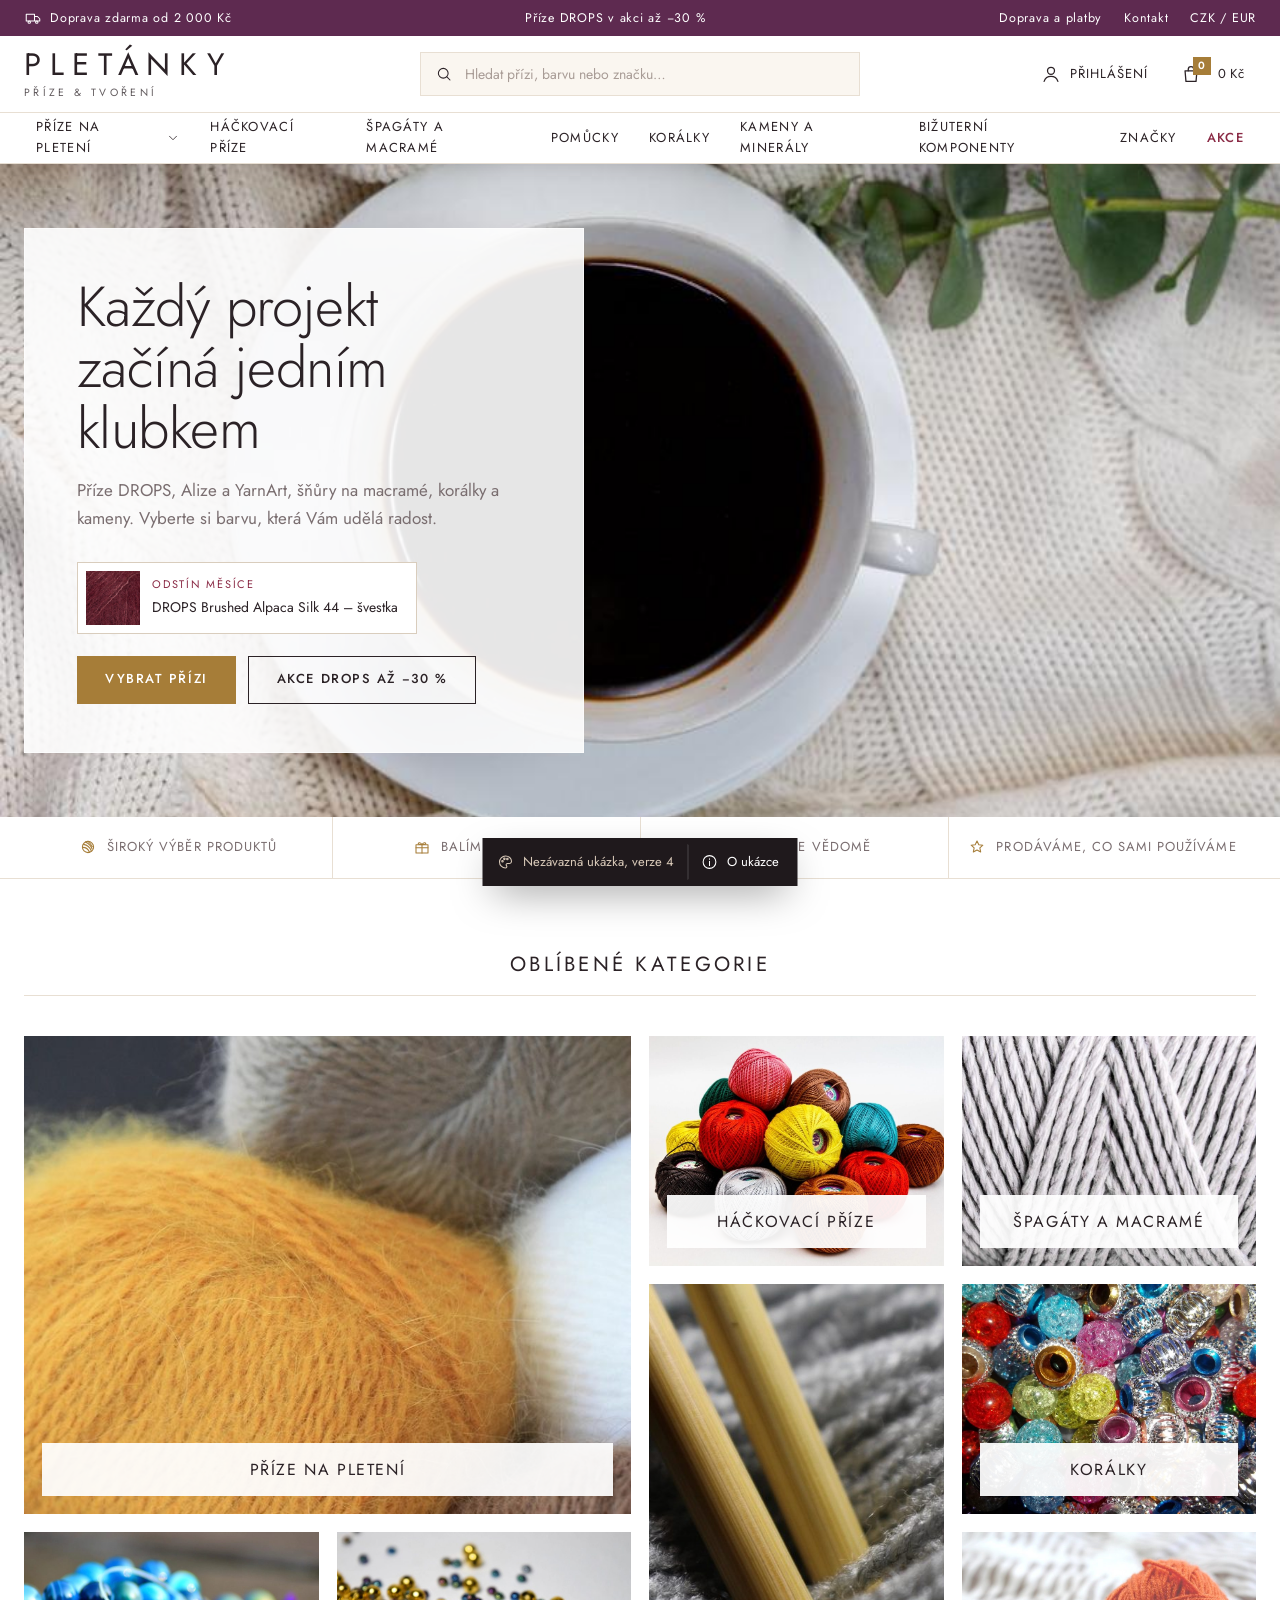
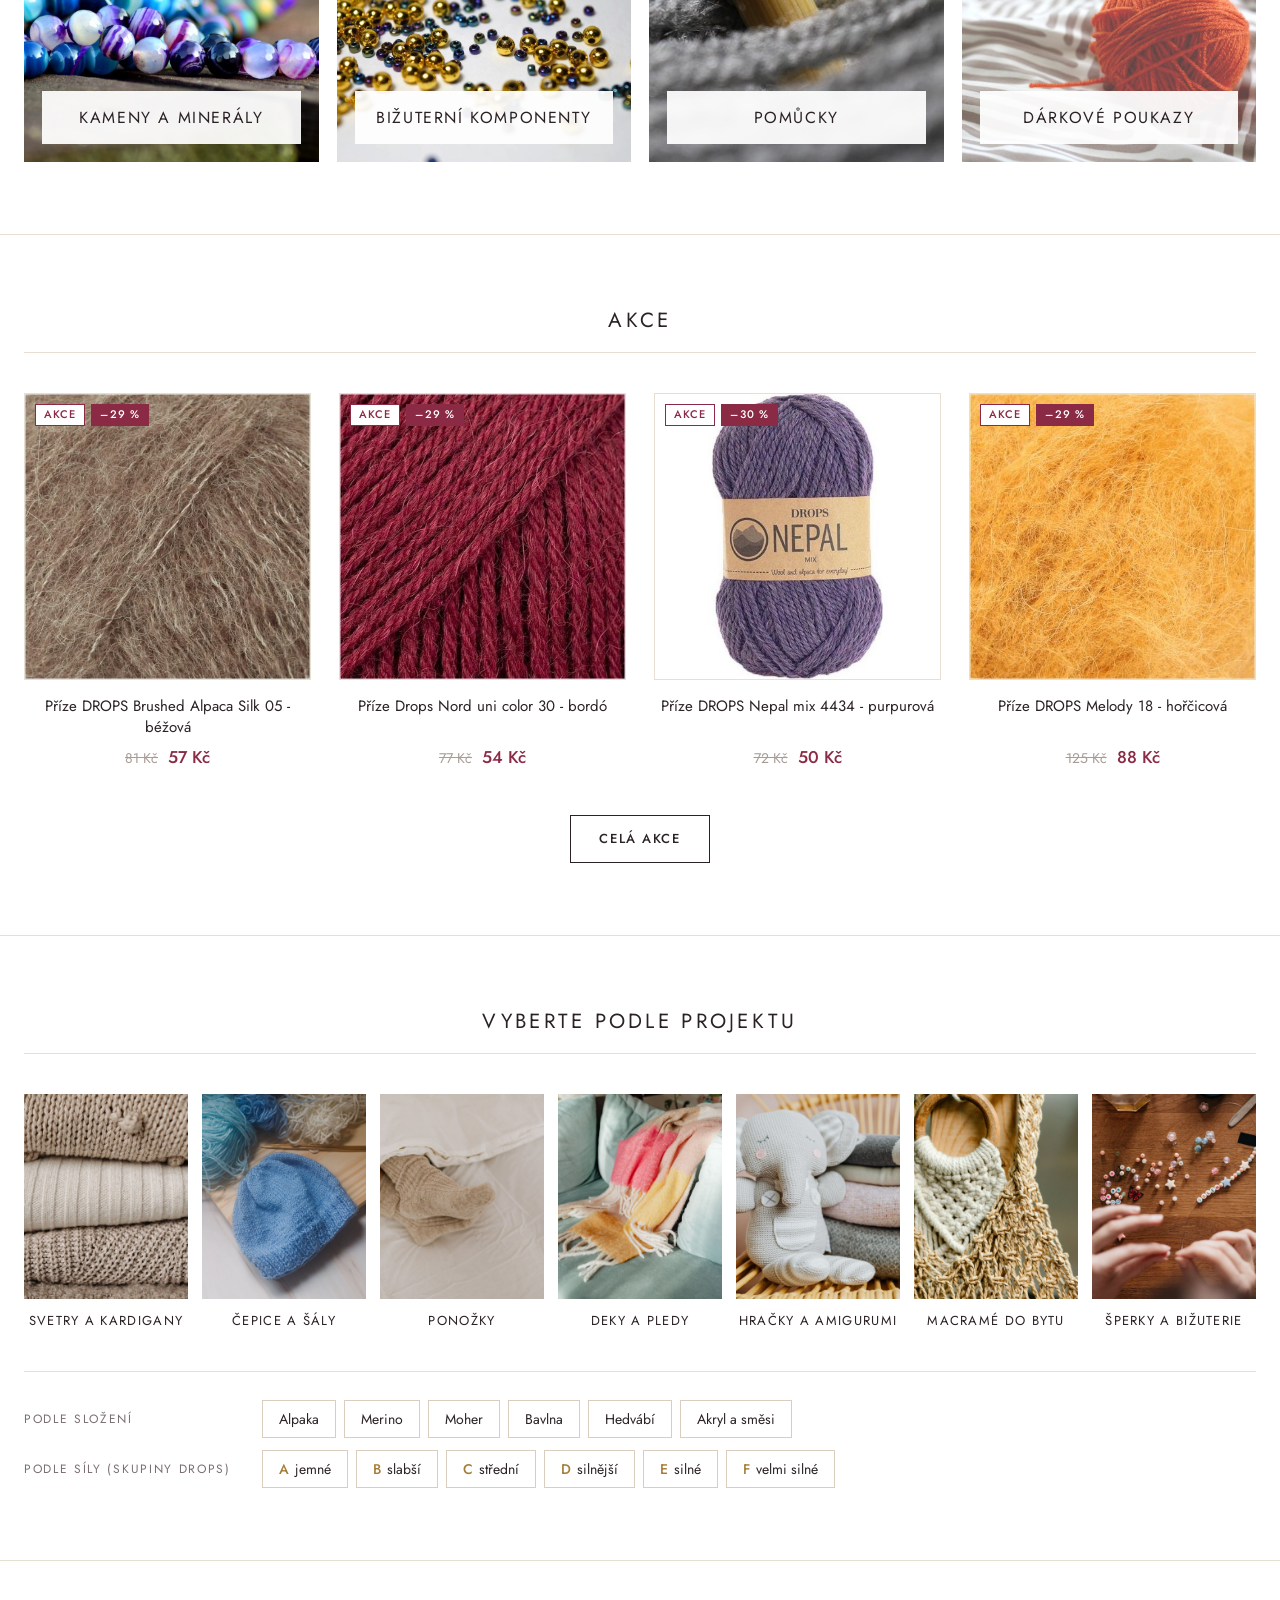
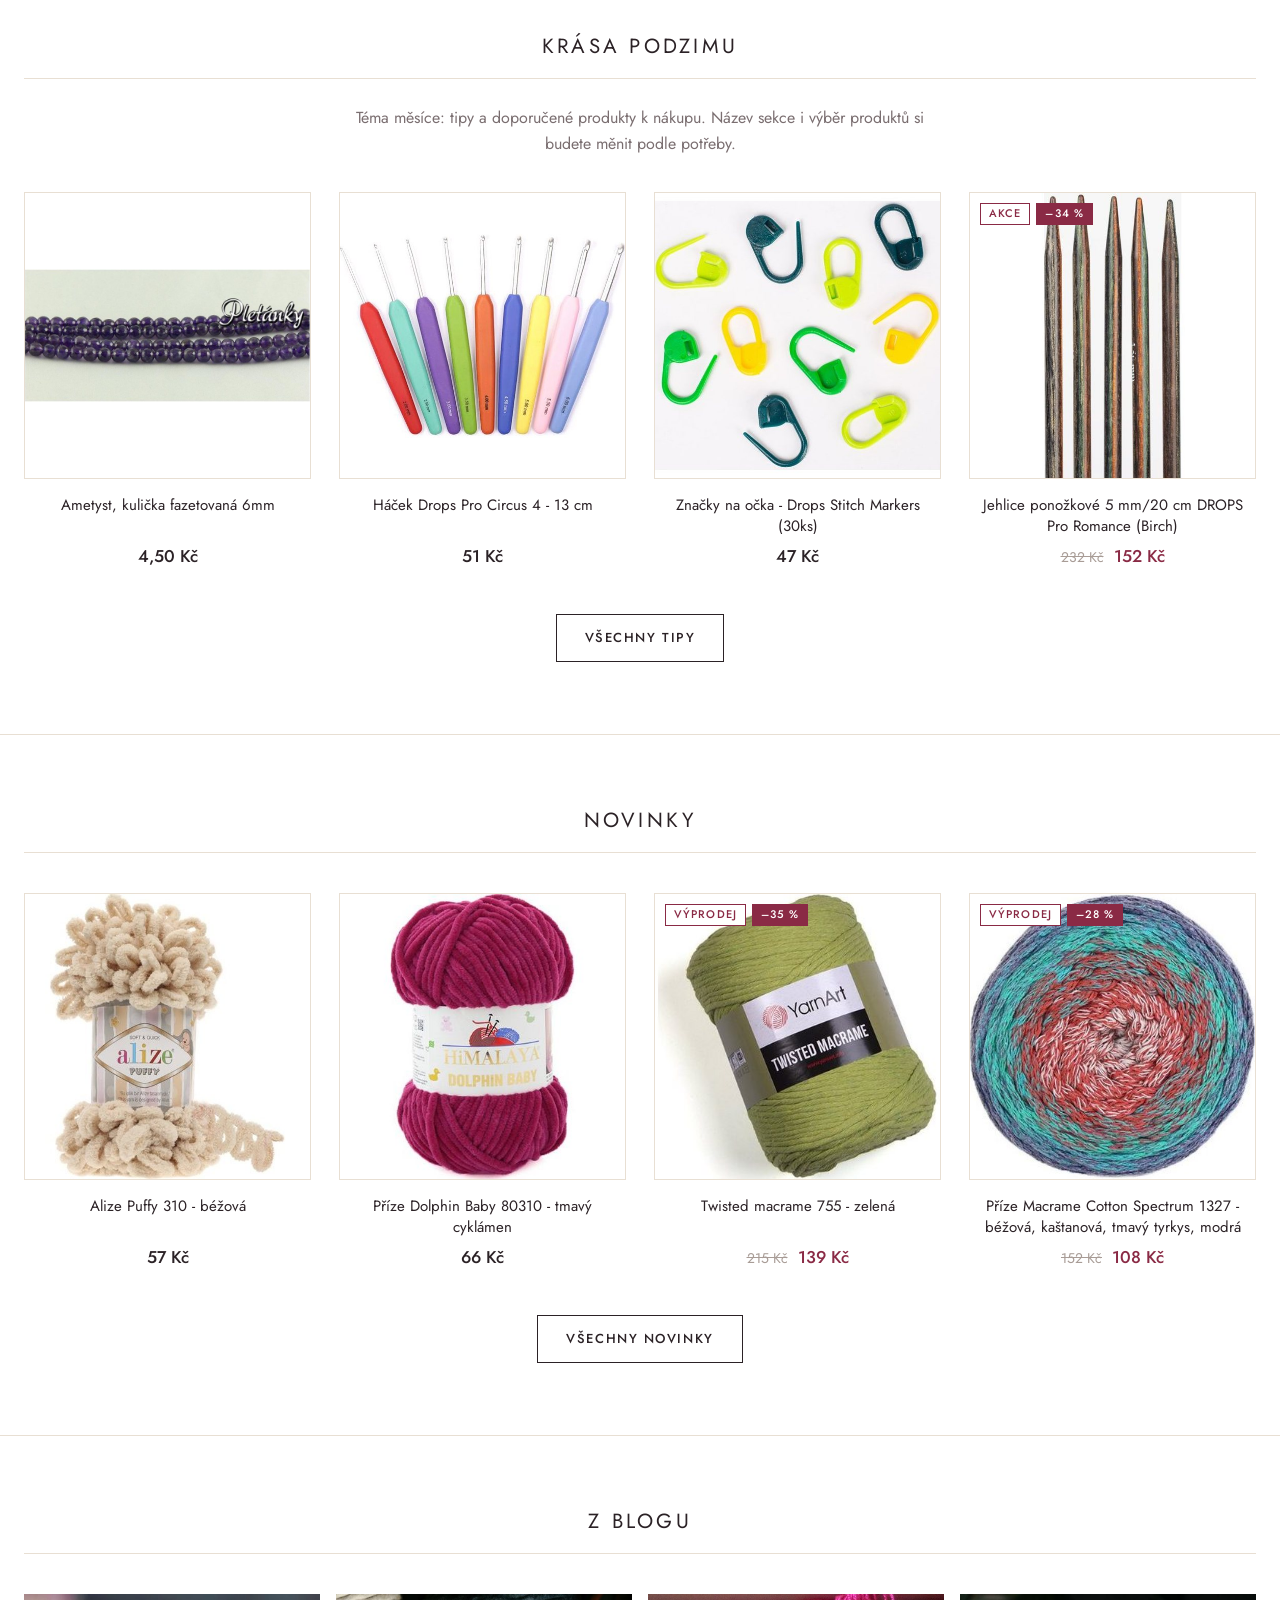
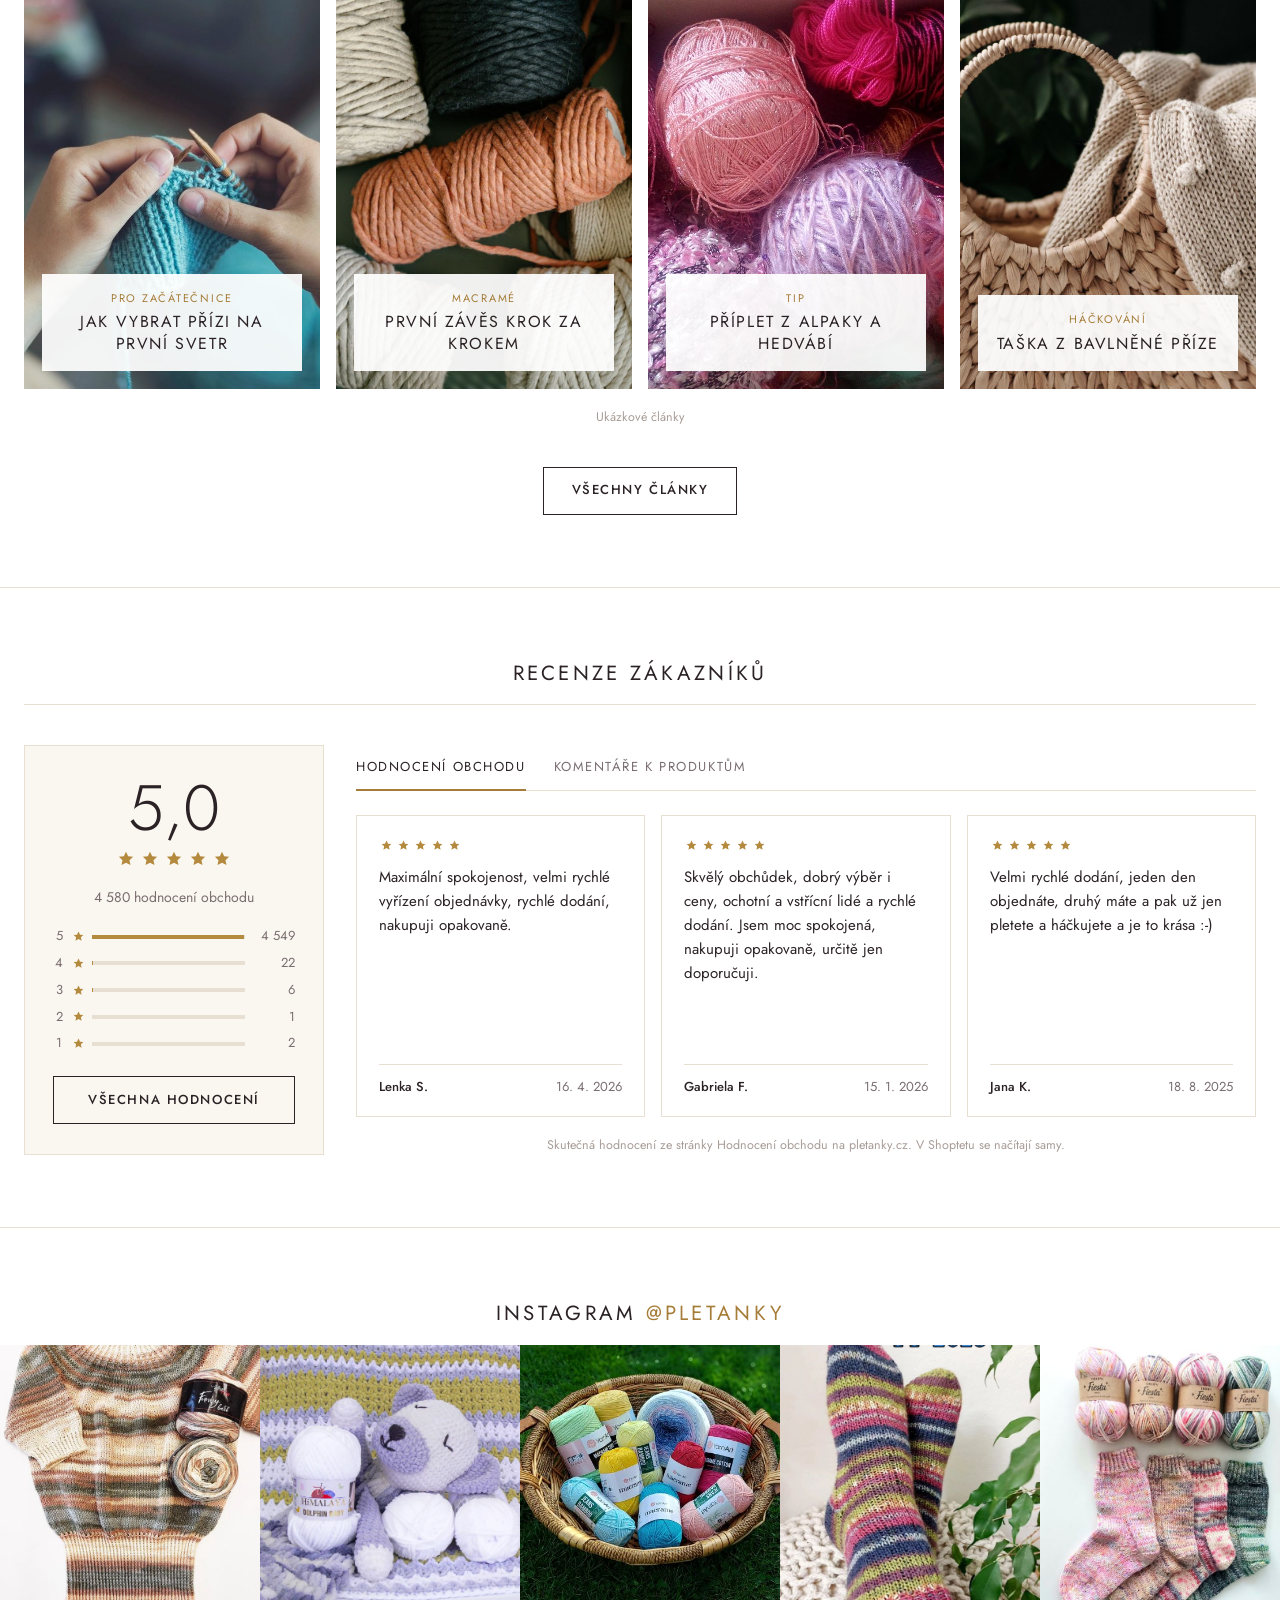
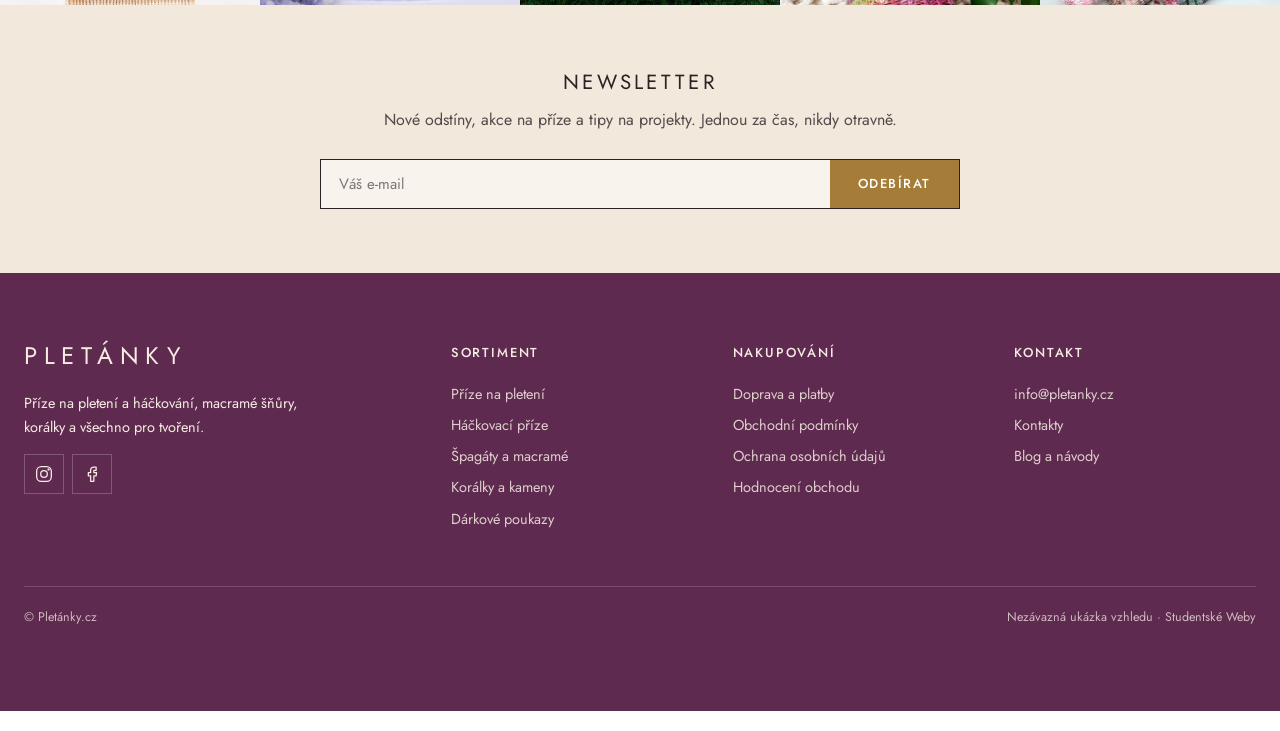
==== commit 74d0638c: "Pletánky.cz – popisek verze 4 Co-Authored-By: Claude Sonnet 5.5 <noreply@anthropic.com>" ====
--- a/index.html
+++ b/index.html
@@ -420,12 +420,12 @@
 </div>
 <div class="toast" data-toast role="status" aria-live="polite"></div>
 <div class="demo" role="region" aria-label="Ovládání ukázky">
-  <span class="demo__l"><svg class="ico ico--sm" viewBox="0 0 24 24" aria-hidden="true"><path d="M12 4a8 8 0 1 0 0 16c1.2 0 1.8-.8 1.8-1.7 0-1.3-1-1.5-1-2.6 0-1 .8-1.7 1.8-1.7H17a3 3 0 0 0 3-3C20 7 16.4 4 12 4z"/><circle cx="8" cy="11" r="1"/><circle cx="10.5" cy="7.8" r="1"/><circle cx="14.5" cy="8" r="1"/></svg><span>Nezávazná ukázka, verze 3</span></span>
+  <span class="demo__l"><svg class="ico ico--sm" viewBox="0 0 24 24" aria-hidden="true"><path d="M12 4a8 8 0 1 0 0 16c1.2 0 1.8-.8 1.8-1.7 0-1.3-1-1.5-1-2.6 0-1 .8-1.7 1.8-1.7H17a3 3 0 0 0 3-3C20 7 16.4 4 12 4z"/><circle cx="8" cy="11" r="1"/><circle cx="10.5" cy="7.8" r="1"/><circle cx="14.5" cy="8" r="1"/></svg><span>Nezávazná ukázka, verze 4</span></span>
   <button type="button" class="demo__info" data-about-open aria-label="O ukázce"><svg class="ico ico--sm" viewBox="0 0 24 24" aria-hidden="true"><circle cx="12" cy="12" r="8.5"/><path d="M12 11v5.5M12 7.8v.4"/></svg><span>O ukázce</span></button>
 </div>
 <div class="drawer drawer--about" data-about aria-hidden="true">
   <div class="drawer__panel">
-    <div class="drawer__head"><b>Nezávazná ukázka, verze 3</b><button type="button" data-about-close aria-label="Zavřít"><svg class="ico" viewBox="0 0 24 24" aria-hidden="true"><path d="m6 6 12 12M18 6 6 18"/></svg></button></div>
+    <div class="drawer__head"><b>Nezávazná ukázka, verze 4</b><button type="button" data-about-close aria-label="Zavřít"><svg class="ico" viewBox="0 0 24 24" aria-hidden="true"><path d="m6 6 12 12M18 6 6 18"/></svg></button></div>
     <div class="about">
       <p>Upravená ukázka vzhledu e-shopu <b>Pletánky.cz</b> od Studentských Webů podle Vaší zpětné vazby.</p>
       <ul>
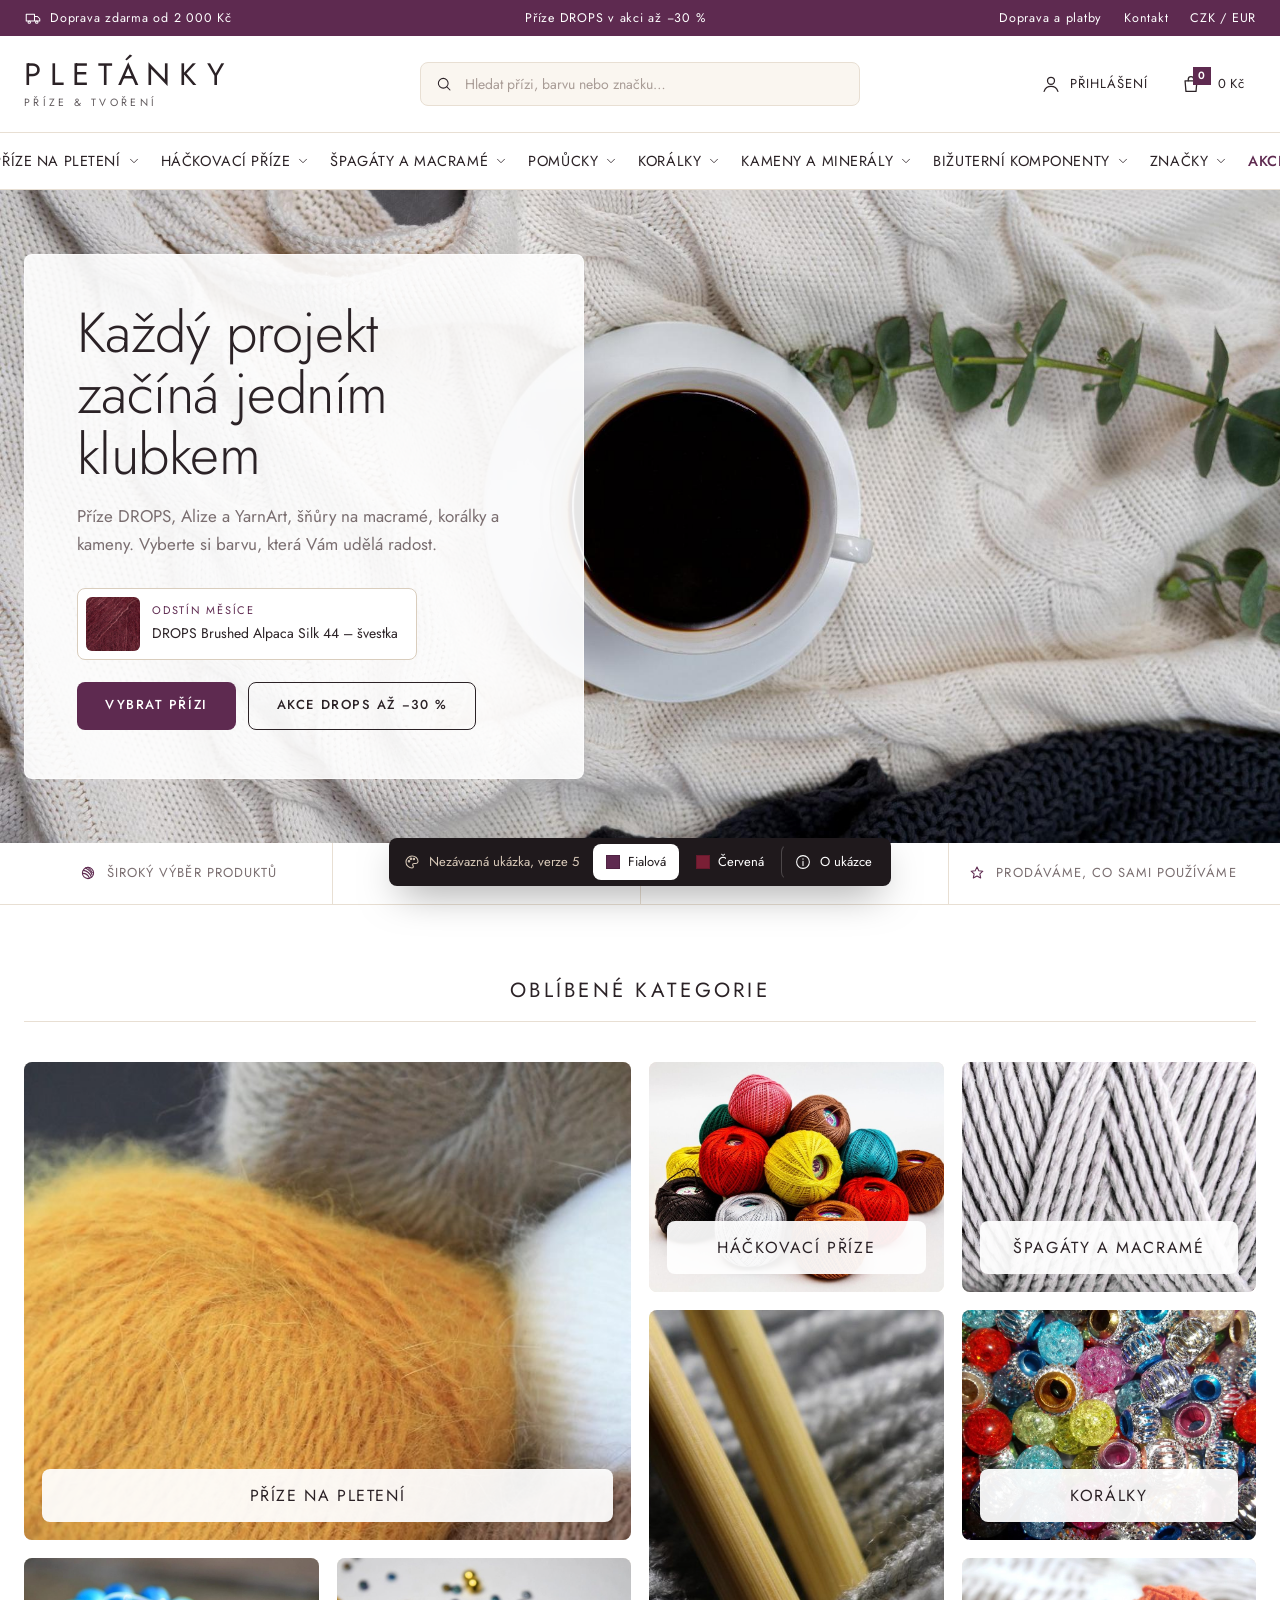
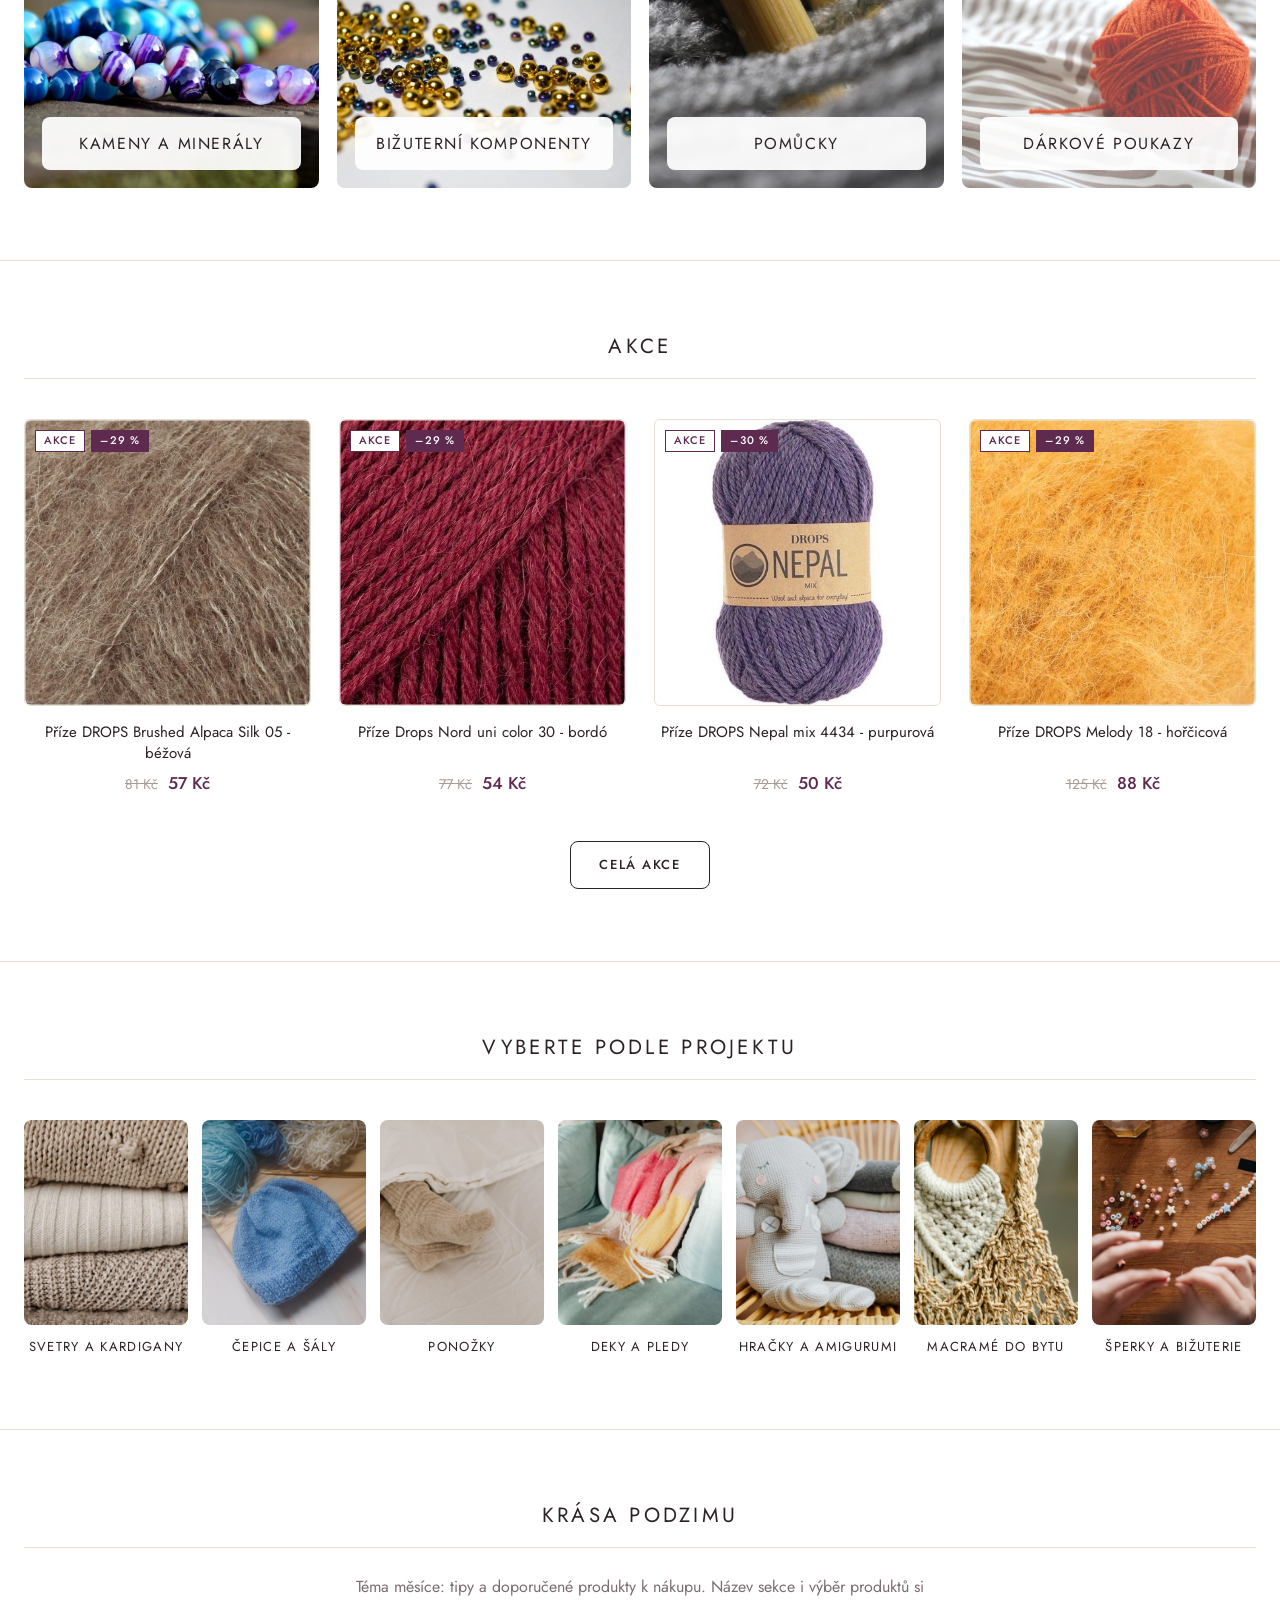
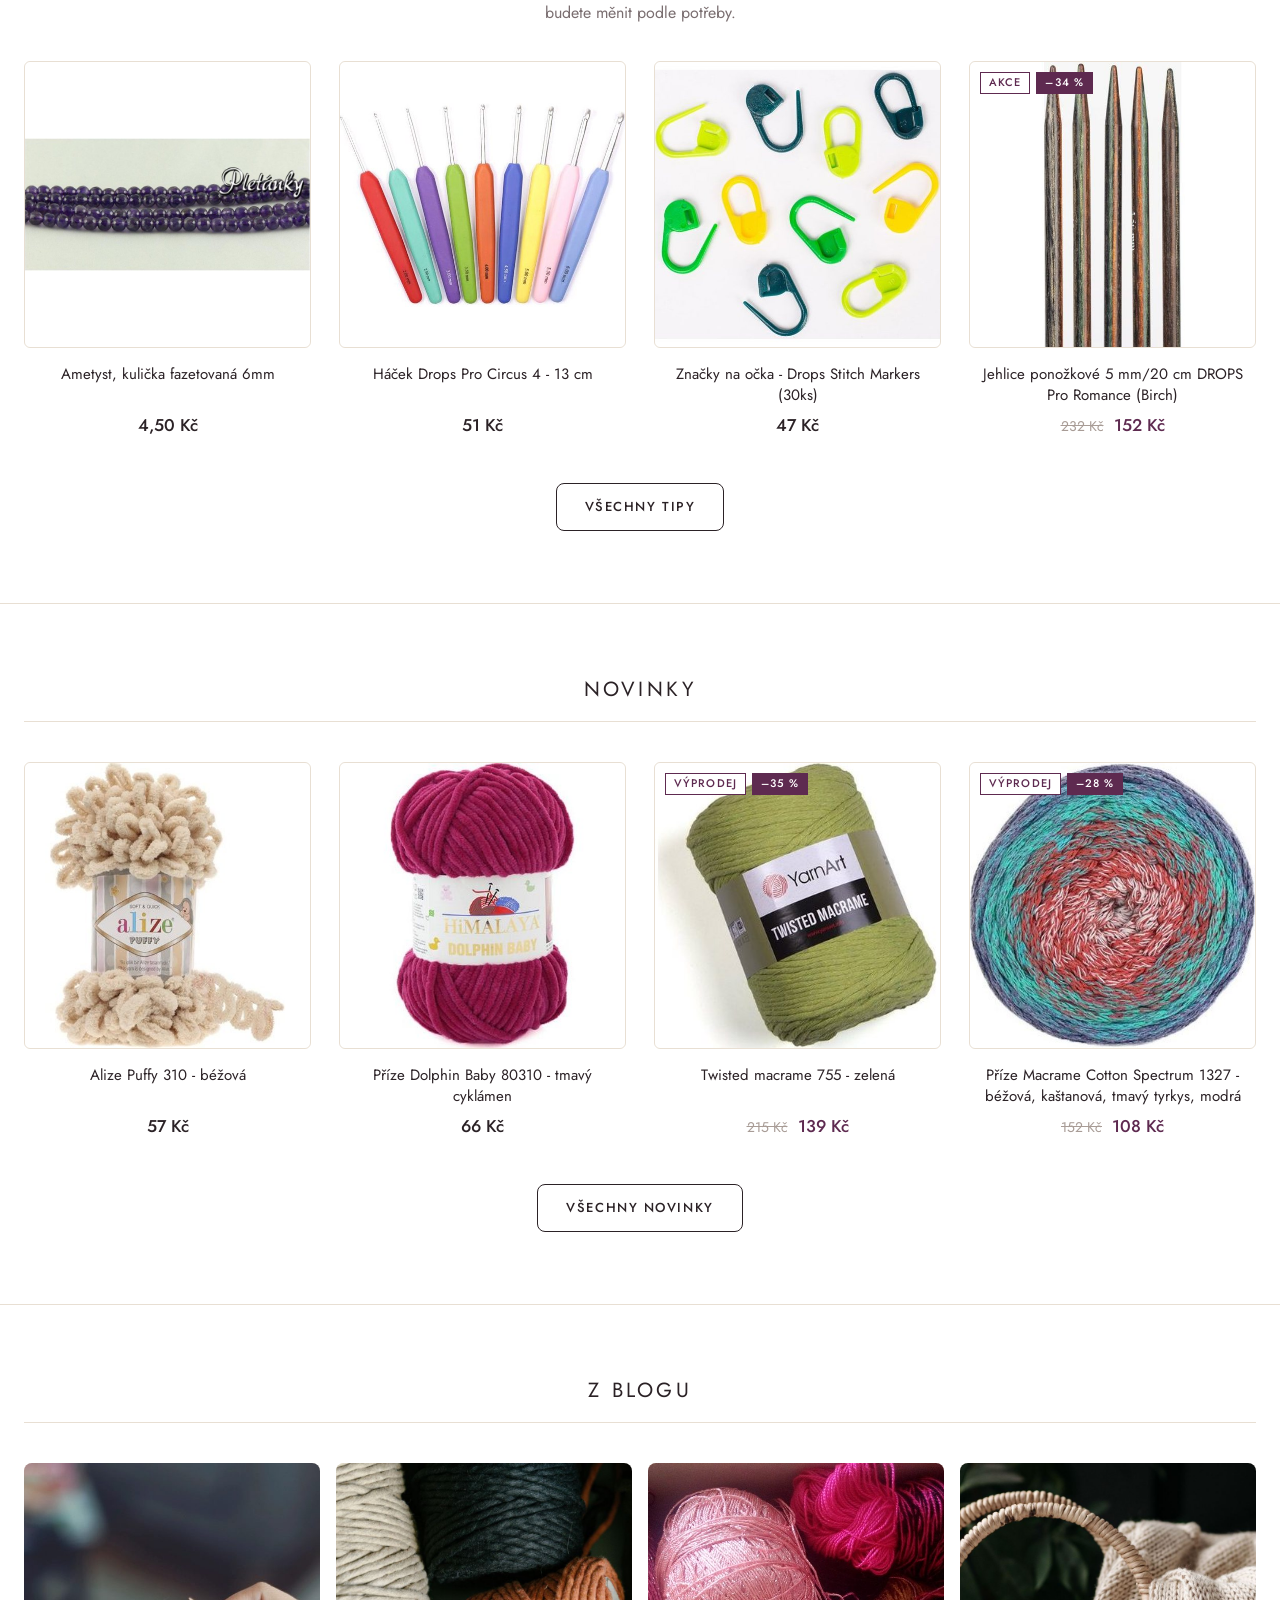
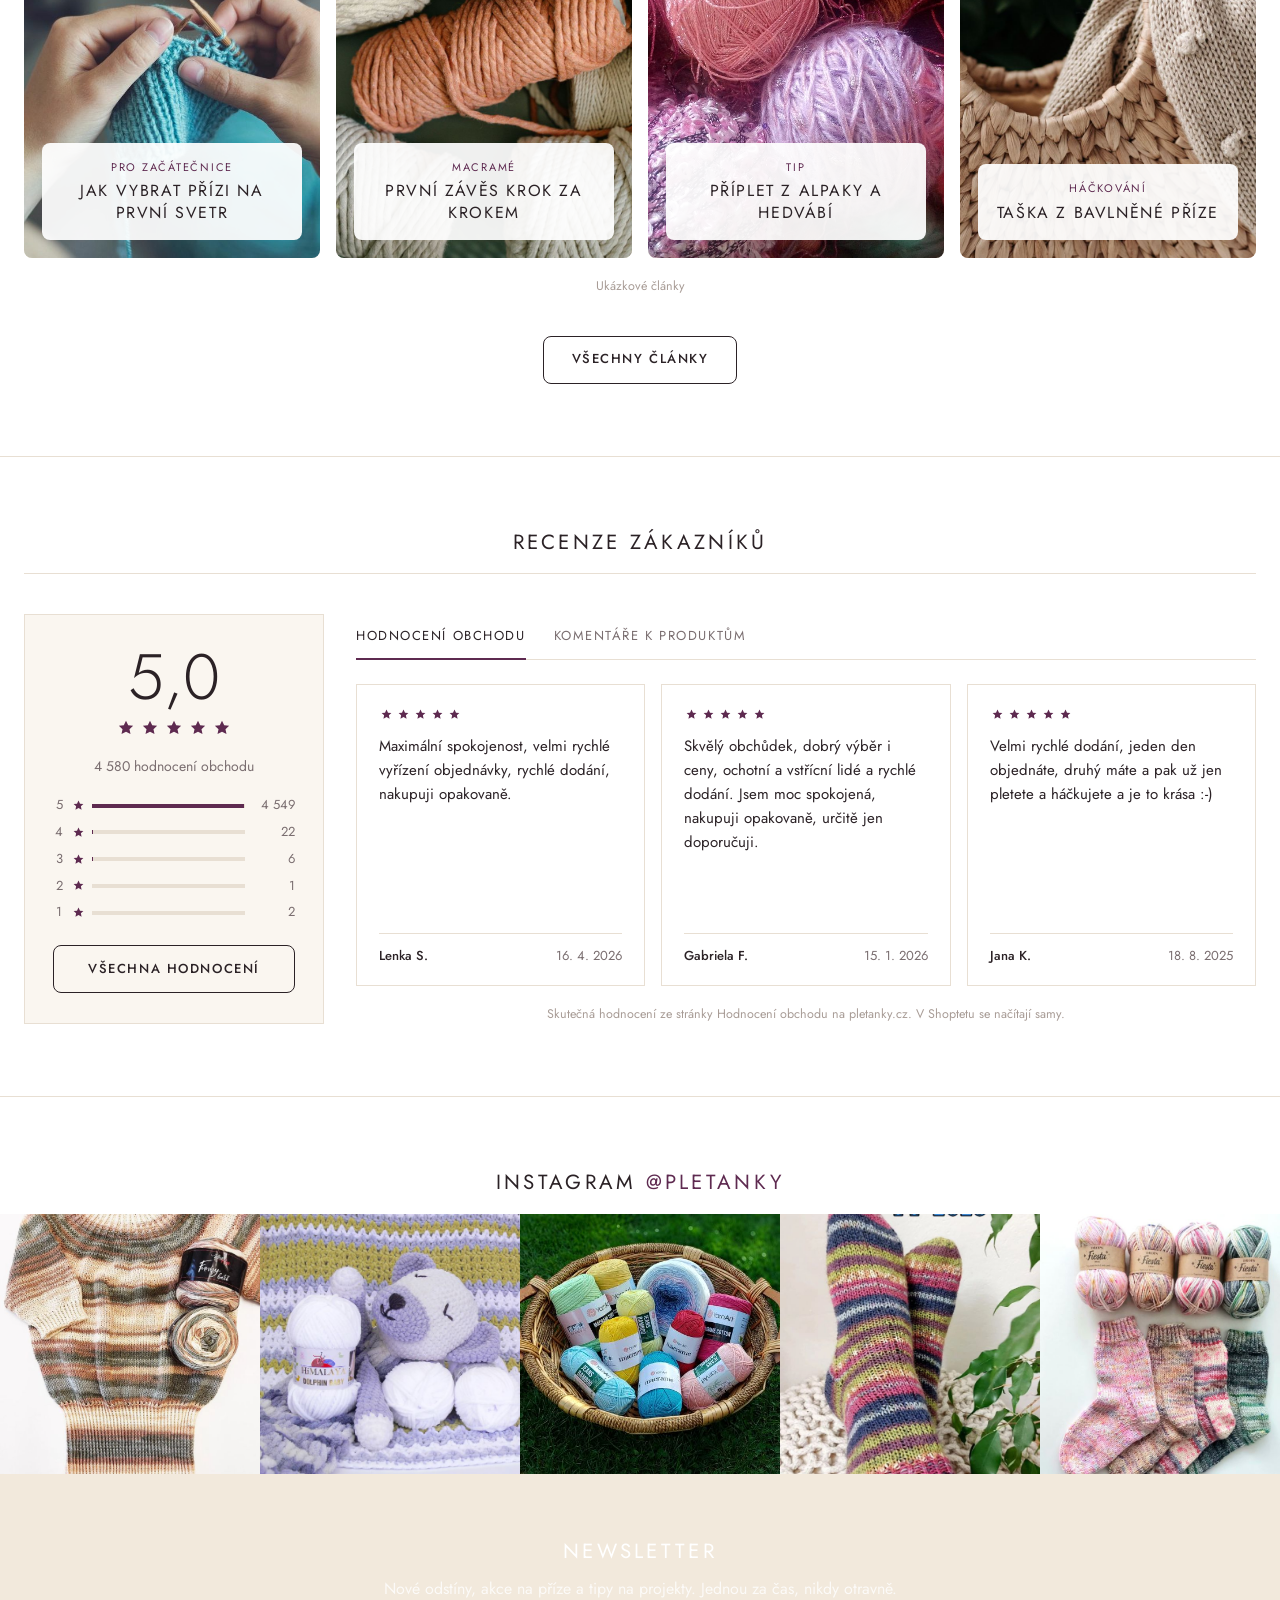
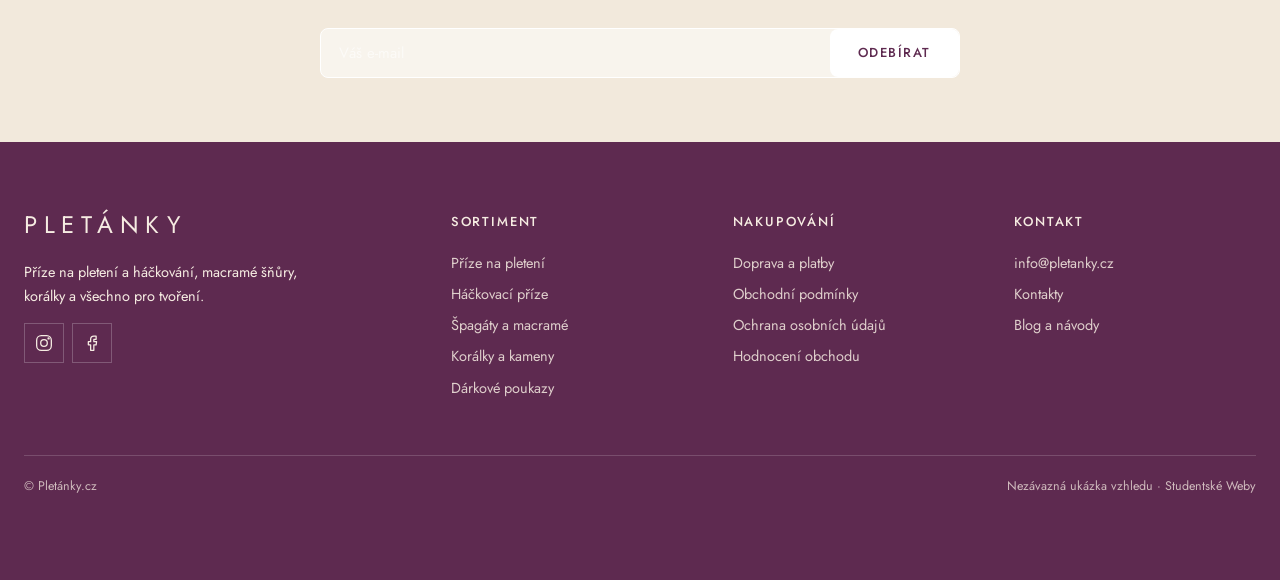
==== commit 171b0752: "Pletánky.cz – ukázka v5 (zaoblené rohy, větší menu s obrázky, třídění v menu, fialová/červená varian" ====
--- a/index.html
+++ b/index.html
@@ -1,17 +1,17 @@
 <!doctype html>
-<html lang="cs" data-theme="c">
+<html lang="cs" data-theme="d">
 <head>
 <meta charset="utf-8">
 <meta name="viewport" content="width=device-width, initial-scale=1">
 <meta name="robots" content="noindex, nofollow">
 <title>Pletánky.cz – příze, macramé a korálky | ukázka vzhledu</title>
 <meta name="description" content="Nezávazná ukázka vzhledu e-shopu Pletánky.cz">
-<script>document.documentElement.setAttribute('data-theme','c');if(new URLSearchParams(location.search).has('nahled'))document.documentElement.classList.add('is-preview')</script>
+<script>(function(){var q=new URLSearchParams(location.search).get('barvy'),t=(q==='e'||q==='d')?q:(sessionStorage.getItem('pl-theme')||'d');document.documentElement.setAttribute('data-theme',t)})();if(new URLSearchParams(location.search).has('nahled'))document.documentElement.classList.add('is-preview')</script>
 <link rel="preconnect" href="https://fonts.googleapis.com">
 <link rel="preconnect" href="https://fonts.gstatic.com" crossorigin>
 <link href="https://fonts.googleapis.com/css2?family=Jost:wght@300;400;500;600&display=swap&subset=latin-ext" rel="stylesheet">
-<link rel="stylesheet" href="style.css?v=d57bfc8a">
-<script src="main.js?v=77ee12ee" defer></script>
+<link rel="stylesheet" href="style.css?v=c3afccaa">
+<script src="main.js?v=becf53c6" defer></script>
 </head>
 <body class="">
 <a class="skip" href="#obsah">Přejít na obsah</a>
@@ -43,28 +43,45 @@
   <nav class="nav" aria-label="Kategorie">
     <ul class="wrap nav__ul"><li class="nav__li has-mega"><a class="nav__a" href="kategorie.html">Příze na pletení<svg class="ico ico--xs" viewBox="0 0 24 24" aria-hidden="true"><path d="m6 9 6 6 6-6"/></svg></a><div class="mega" role="region" aria-label="Příze na pletení">
   <div class="mega__in wrap">
-    <div class="mega__col">
-      <p class="mega__h">DROPS</p>
-      <a href="kategorie.html">Brushed Alpaca Silk</a><a href="kategorie.html">Sky</a><a href="kategorie.html">Melody</a>
-      <a href="kategorie.html">Air</a><a href="kategorie.html">Flora</a><a href="kategorie.html">Soft Tweed</a>
-      <a href="kategorie.html">Nepal</a><a href="kategorie.html">Alpaca</a><a href="kategorie.html">Andes</a>
-    </div>
-    <div class="mega__col">
-      <p class="mega__h">Podle složení</p>
-      <a href="kategorie.html">Alpaka</a><a href="kategorie.html">Merino a vlna</a><a href="kategorie.html">Moherové příze</a>
-      <a href="kategorie.html">Bavlna</a><a href="kategorie.html">Akryl a směsi</a>
-    </div>
-    <div class="mega__col">
-      <p class="mega__h">Další značky</p>
-      <a href="kategorie.html">Alize</a><a href="kategorie.html">YarnArt</a><a href="kategorie.html">Himalaya</a>
-      <a href="kategorie.html">Vlna Hep</a><a href="kategorie.html">Pletánky</a>
-    </div>
-    <a class="mega__promo" href="kategorie.html">
-      <img src="img/photo/moher.jpg" alt="">
-      <span><small>Akce</small>Příze DROPS až −30&nbsp;%</span>
-    </a>
-  </div>
-</div></li><li class="nav__li"><a class="nav__a" href="kategorie.html">Háčkovací příze</a></li><li class="nav__li"><a class="nav__a" href="kategorie.html">Špagáty a macramé</a></li><li class="nav__li"><a class="nav__a" href="kategorie.html">Pomůcky</a></li><li class="nav__li"><a class="nav__a" href="kategorie.html">Korálky</a></li><li class="nav__li"><a class="nav__a" href="kategorie.html">Kameny a minerály</a></li><li class="nav__li"><a class="nav__a" href="kategorie.html">Bižuterní komponenty</a></li><li class="nav__li"><a class="nav__a" href="kategorie.html">Značky</a></li><li class="nav__li"><a class="nav__a nav__a--akce" href="kategorie.html">Akce</a></li></ul>
+    <div class="mega__main"><p class="mega__h">Podle složení</p><div class="mega__tiles"><a class="mega__t" href="kategorie.html"><span class="mega__ti"><img src="img/p/prize-drops-brushed-alpaca-silk-44-svestka.jpg" alt="" loading="lazy"></span><span>Alpaka</span></a><a class="mega__t" href="kategorie.html"><span class="mega__ti"><img src="img/p/prize-drops-andes-uni-colour-0100-smetanova.jpg" alt="" loading="lazy"></span><span>Merino a vlna</span></a><a class="mega__t" href="kategorie.html"><span class="mega__ti"><img src="img/photo/moher.jpg" alt="" loading="lazy"></span><span>Moherové příze</span></a><a class="mega__t" href="kategorie.html"><span class="mega__ti"><img src="img/p/prize-drops-flora-uni-colour-37-ranni-opar.jpg" alt="" loading="lazy"></span><span>Bavlna</span></a><a class="mega__t" href="kategorie.html"><span class="mega__ti"><img src="img/photo/ruzova-klubka.jpg" alt="" loading="lazy"></span><span>Akryl a směsi</span></a></div></div>
+    <div class="mega__col"><p class="mega__h">Podle síly příze</p><a href="kategorie.html">A jemné</a><a href="kategorie.html">B slabší</a><a href="kategorie.html">C střední</a><a href="kategorie.html">D silnější</a><a href="kategorie.html">E silné</a><a href="kategorie.html">F velmi silné</a></div>
+  </div>
+</div></li><li class="nav__li has-mega"><a class="nav__a" href="kategorie.html">Háčkovací příze<svg class="ico ico--xs" viewBox="0 0 24 24" aria-hidden="true"><path d="m6 9 6 6 6-6"/></svg></a><div class="mega" role="region" aria-label="Háčkovací příze">
+  <div class="mega__in wrap">
+    <div class="mega__main"><p class="mega__h">Druhy</p><div class="mega__tiles"><a class="mega__t" href="kategorie.html"><span class="mega__ti"><img src="img/photo/kordonet.jpg" alt="" loading="lazy"></span><span>Kordonety</span></a><a class="mega__t" href="kategorie.html"><span class="mega__ti"><img src="img/p/prize-moonlight-8220-hneda.jpg" alt="" loading="lazy"></span><span>Moonlight</span></a><a class="mega__t" href="kategorie.html"><span class="mega__ti"><img src="img/p/prize-dolphin-baby-80310-tmavy-cyklamen.jpg" alt="" loading="lazy"></span><span>Bavlna na háčkování</span></a><a class="mega__t" href="kategorie.html"><span class="mega__ti"><img src="img/v2/proj-amigurumi.jpg" alt="" loading="lazy"></span><span>Na amigurumi</span></a></div></div>
+    
+  </div>
+</div></li><li class="nav__li has-mega"><a class="nav__a" href="kategorie.html">Špagáty a macramé<svg class="ico ico--xs" viewBox="0 0 24 24" aria-hidden="true"><path d="m6 9 6 6 6-6"/></svg></a><div class="mega" role="region" aria-label="Špagáty a macramé">
+  <div class="mega__in wrap">
+    <div class="mega__main"><p class="mega__h">Druhy</p><div class="mega__tiles"><a class="mega__t" href="kategorie.html"><span class="mega__ti"><img src="img/photo/macrame-snura.jpg" alt="" loading="lazy"></span><span>Šňůry a cordy</span></a><a class="mega__t" href="kategorie.html"><span class="mega__ti"><img src="img/p/twisted-macrame-755-zelena.jpg" alt="" loading="lazy"></span><span>Twisted macramé</span></a><a class="mega__t" href="kategorie.html"><span class="mega__ti"><img src="img/p/prize-macrame-cotton-spectrum-1327-bezova-kastanova-tmavy-ty.jpg" alt="" loading="lazy"></span><span>Macramé bavlna</span></a></div></div>
+    
+  </div>
+</div></li><li class="nav__li has-mega"><a class="nav__a" href="kategorie.html">Pomůcky<svg class="ico ico--xs" viewBox="0 0 24 24" aria-hidden="true"><path d="m6 9 6 6 6-6"/></svg></a><div class="mega" role="region" aria-label="Pomůcky">
+  <div class="mega__in wrap">
+    <div class="mega__main"><p class="mega__h">Druhy</p><div class="mega__tiles"><a class="mega__t" href="kategorie.html"><span class="mega__ti"><img src="img/photo/jehlice.jpg" alt="" loading="lazy"></span><span>Jehlice</span></a><a class="mega__t" href="kategorie.html"><span class="mega__ti"><img src="img/p/hacek-drops-pro-circus-4-13-cm.jpg" alt="" loading="lazy"></span><span>Háčky</span></a><a class="mega__t" href="kategorie.html"><span class="mega__ti"><img src="img/p/znacky-na-ocka-drops-stitch-markers-30ks.jpg" alt="" loading="lazy"></span><span>Značky na očka</span></a><a class="mega__t" href="kategorie.html"><span class="mega__ti"><img src="img/p/drops-pro-classic-interchangeable-circular-needles-set-3-5-8.jpg" alt="" loading="lazy"></span><span>Sady jehlic</span></a></div></div>
+    
+  </div>
+</div></li><li class="nav__li has-mega"><a class="nav__a" href="kategorie.html">Korálky<svg class="ico ico--xs" viewBox="0 0 24 24" aria-hidden="true"><path d="m6 9 6 6 6-6"/></svg></a><div class="mega" role="region" aria-label="Korálky">
+  <div class="mega__in wrap">
+    <div class="mega__main"><p class="mega__h">Druhy</p><div class="mega__tiles"><a class="mega__t" href="kategorie.html"><span class="mega__ti"><img src="img/photo/koralky.jpg" alt="" loading="lazy"></span><span>Ohňovky</span></a><a class="mega__t" href="kategorie.html"><span class="mega__ti"><img src="img/photo/koralky.jpg" alt="" loading="lazy"></span><span>Mačkané</span></a><a class="mega__t" href="kategorie.html"><span class="mega__ti"><img src="img/photo/koralky.jpg" alt="" loading="lazy"></span><span>Dřevěné</span></a></div></div>
+    
+  </div>
+</div></li><li class="nav__li has-mega"><a class="nav__a" href="kategorie.html">Kameny a minerály<svg class="ico ico--xs" viewBox="0 0 24 24" aria-hidden="true"><path d="m6 9 6 6 6-6"/></svg></a><div class="mega" role="region" aria-label="Kameny a minerály">
+  <div class="mega__in wrap">
+    <div class="mega__main"><p class="mega__h">Druhy</p><div class="mega__tiles"><a class="mega__t" href="kategorie.html"><span class="mega__ti"><img src="img/p/ametyst-kulicka-fazetovana-6mm.jpg" alt="" loading="lazy"></span><span>Ametyst</span></a><a class="mega__t" href="kategorie.html"><span class="mega__ti"><img src="img/photo/kameny.jpg" alt="" loading="lazy"></span><span>Achát</span></a><a class="mega__t" href="kategorie.html"><span class="mega__ti"><img src="img/photo/kameny.jpg" alt="" loading="lazy"></span><span>Všechny kameny</span></a></div></div>
+    
+  </div>
+</div></li><li class="nav__li has-mega"><a class="nav__a" href="kategorie.html">Bižuterní komponenty<svg class="ico ico--xs" viewBox="0 0 24 24" aria-hidden="true"><path d="m6 9 6 6 6-6"/></svg></a><div class="mega" role="region" aria-label="Bižuterní komponenty">
+  <div class="mega__in wrap">
+    <div class="mega__main"><p class="mega__h">Druhy</p><div class="mega__tiles"><a class="mega__t" href="kategorie.html"><span class="mega__ti"><img src="img/photo/komponenty.jpg" alt="" loading="lazy"></span><span>Kaplíky</span></a><a class="mega__t" href="kategorie.html"><span class="mega__ti"><img src="img/photo/komponenty.jpg" alt="" loading="lazy"></span><span>Kaloty</span></a><a class="mega__t" href="kategorie.html"><span class="mega__ti"><img src="img/photo/komponenty.jpg" alt="" loading="lazy"></span><span>Zapínání</span></a></div></div>
+    
+  </div>
+</div></li><li class="nav__li has-mega"><a class="nav__a" href="kategorie.html">Značky<svg class="ico ico--xs" viewBox="0 0 24 24" aria-hidden="true"><path d="m6 9 6 6 6-6"/></svg></a><div class="mega" role="region" aria-label="Značky">
+  <div class="mega__in wrap">
+    <div class="mega__main"><p class="mega__h">Značky</p><div class="mega__tiles"><a class="mega__t" href="kategorie.html"><span class="mega__ti"><img src="img/p/prize-drops-brushed-alpaca-silk-23-bordo.jpg" alt="" loading="lazy"></span><span>DROPS</span></a><a class="mega__t" href="kategorie.html"><span class="mega__ti"><img src="img/p/alize-puffy-310-bezova.jpg" alt="" loading="lazy"></span><span>Alize</span></a><a class="mega__t" href="kategorie.html"><span class="mega__ti"><img src="img/p/prize-dolphin-baby-80310-tmavy-cyklamen.jpg" alt="" loading="lazy"></span><span>YarnArt</span></a><a class="mega__t" href="kategorie.html"><span class="mega__ti"><img src="img/photo/ruzova-klubka.jpg" alt="" loading="lazy"></span><span>Himalaya</span></a><a class="mega__t" href="kategorie.html"><span class="mega__ti"><img src="img/photo/klubko.jpg" alt="" loading="lazy"></span><span>Pletánky</span></a></div></div>
+    <div class="mega__col"><p class="mega__h">DROPS příze</p><a href="kategorie.html">Brushed Alpaca Silk</a><a href="kategorie.html">Sky</a><a href="kategorie.html">Melody</a><a href="kategorie.html">Air</a><a href="kategorie.html">Flora</a><a href="kategorie.html">Soft Tweed</a><a href="kategorie.html">Nepal</a><a href="kategorie.html">Alpaca</a><a href="kategorie.html">Andes</a></div>
+  </div>
+</div></li><li class="nav__li"><a class="nav__a nav__a--akce" href="kategorie.html">Akce</a></li></ul>
   </nav>
 </header>
 <main id="obsah">
@@ -192,10 +209,6 @@
   <div class="wrap">
     <div class="sh"><h2 class="h2">Vyberte podle projektu</h2></div>
     <div class="projs"><a class="proj" href="kategorie.html"><span class="proj__img"><img src="img/v2/proj-svetry.jpg" alt="" loading="lazy"></span><span class="proj__n">Svetry a kardigany</span></a><a class="proj" href="kategorie.html"><span class="proj__img"><img src="img/v2/proj-cepice.jpg" alt="" loading="lazy"></span><span class="proj__n">Čepice a šály</span></a><a class="proj" href="kategorie.html"><span class="proj__img"><img src="img/v2/proj-ponozky.jpg" alt="" loading="lazy"></span><span class="proj__n">Ponožky</span></a><a class="proj" href="kategorie.html"><span class="proj__img"><img src="img/v2/proj-deky.jpg" alt="" loading="lazy"></span><span class="proj__n">Deky a pledy</span></a><a class="proj" href="kategorie.html"><span class="proj__img"><img src="img/v2/proj-amigurumi.jpg" alt="" loading="lazy"></span><span class="proj__n">Hračky a amigurumi</span></a><a class="proj" href="kategorie.html"><span class="proj__img"><img src="img/v2/proj-macrame.jpg" alt="" loading="lazy"></span><span class="proj__n">Macramé do bytu</span></a><a class="proj" href="kategorie.html"><span class="proj__img"><img src="img/v2/proj-sperky.jpg" alt="" loading="lazy"></span><span class="proj__n">Šperky a bižuterie</span></a></div>
-    <div class="chiprows">
-      <div class="chiprow"><span class="chiprow__l">Podle složení</span><a class="chip" href="kategorie.html">Alpaka</a><a class="chip" href="kategorie.html">Merino</a><a class="chip" href="kategorie.html">Moher</a><a class="chip" href="kategorie.html">Bavlna</a><a class="chip" href="kategorie.html">Hedvábí</a><a class="chip" href="kategorie.html">Akryl a směsi</a></div>
-      <div class="chiprow"><span class="chiprow__l">Podle síly (skupiny DROPS)</span><a class="chip" href="kategorie.html"><b>A</b> jemné</a><a class="chip" href="kategorie.html"><b>B</b> slabší</a><a class="chip" href="kategorie.html"><b>C</b> střední</a><a class="chip" href="kategorie.html"><b>D</b> silnější</a><a class="chip" href="kategorie.html"><b>E</b> silné</a><a class="chip" href="kategorie.html"><b>F</b> velmi silné</a></div>
-    </div>
   </div>
 </section>
 
@@ -420,19 +433,21 @@
 </div>
 <div class="toast" data-toast role="status" aria-live="polite"></div>
 <div class="demo" role="region" aria-label="Ovládání ukázky">
-  <span class="demo__l"><svg class="ico ico--sm" viewBox="0 0 24 24" aria-hidden="true"><path d="M12 4a8 8 0 1 0 0 16c1.2 0 1.8-.8 1.8-1.7 0-1.3-1-1.5-1-2.6 0-1 .8-1.7 1.8-1.7H17a3 3 0 0 0 3-3C20 7 16.4 4 12 4z"/><circle cx="8" cy="11" r="1"/><circle cx="10.5" cy="7.8" r="1"/><circle cx="14.5" cy="8" r="1"/></svg><span>Nezávazná ukázka, verze 4</span></span>
+  <span class="demo__l"><svg class="ico ico--sm" viewBox="0 0 24 24" aria-hidden="true"><path d="M12 4a8 8 0 1 0 0 16c1.2 0 1.8-.8 1.8-1.7 0-1.3-1-1.5-1-2.6 0-1 .8-1.7 1.8-1.7H17a3 3 0 0 0 3-3C20 7 16.4 4 12 4z"/><circle cx="8" cy="11" r="1"/><circle cx="10.5" cy="7.8" r="1"/><circle cx="14.5" cy="8" r="1"/></svg><span>Nezávazná ukázka, verze 5</span></span>
+  <button type="button" class="demo__b" data-theme-set="d" aria-label="Fialová varianta"><i class="demo__sw demo__sw--d"></i><span>Fialová</span></button>
+  <button type="button" class="demo__b" data-theme-set="e" aria-label="Červená varianta"><i class="demo__sw demo__sw--e"></i><span>Červená</span></button>
   <button type="button" class="demo__info" data-about-open aria-label="O ukázce"><svg class="ico ico--sm" viewBox="0 0 24 24" aria-hidden="true"><circle cx="12" cy="12" r="8.5"/><path d="M12 11v5.5M12 7.8v.4"/></svg><span>O ukázce</span></button>
 </div>
 <div class="drawer drawer--about" data-about aria-hidden="true">
   <div class="drawer__panel">
-    <div class="drawer__head"><b>Nezávazná ukázka, verze 4</b><button type="button" data-about-close aria-label="Zavřít"><svg class="ico" viewBox="0 0 24 24" aria-hidden="true"><path d="m6 6 12 12M18 6 6 18"/></svg></button></div>
+    <div class="drawer__head"><b>Nezávazná ukázka, verze 5</b><button type="button" data-about-close aria-label="Zavřít"><svg class="ico" viewBox="0 0 24 24" aria-hidden="true"><path d="m6 6 12 12M18 6 6 18"/></svg></button></div>
     <div class="about">
       <p>Upravená ukázka vzhledu e-shopu <b>Pletánky.cz</b> od Studentských Webů podle Vaší zpětné vazby.</p>
       <ul>
-        <li>Světlá varianta se zlatými tlačítky, horní a spodní lišta je bordó.</li>
-        <li>Logo je vlevo, vyhledávání uprostřed. Oblíbené kategorie mají původní rozložení, rohy jsou ostré.</li>
+        <li>Barvy: lišty i drobné detaily (tlačítka, akce, ceny) mají vždy stejný odstín. Dole je přepínač: fialová (odstín původních lišt) a červená (odstín dosavadních akcentů).</li>
+        <li>Logo je vlevo, vyhledávání uprostřed. Oblíbené kategorie mají původní rozložení, rohy tlačítek a fotek jsou jemně zaoblené.</li>
         <li>Sekce „Krása podzimu“ je prostor pro téma měsíce a doporučené produkty, její název i výběr se dá měnit. Odstín měsíce je v banneru jako malý rámeček.</li>
-        <li>Jedno písmo pro všechny nadpisy i názvy, u každé sekce jeden nadpis, ostré rohy a sekce oddělené jemnou linkou.</li>
+        <li>Jedno písmo pro všechny nadpisy i názvy, u každé sekce jeden nadpis, jemně zaoblené rohy a sekce oddělené jemnou linkou.</li>
         <li>Najeďte myší na produkt: rozbalí se složení, návin, jehlice a tlačítko do košíku.</li>
         <li>Recenze jsou skutečná hodnocení z Vaší stránky Hodnocení obchodu (stav 10.&nbsp;10.&nbsp;2026). Komentáře k produktům jsou jen ilustrační místa.</li>
         <li>Názvy, ceny a údaje produktů jsou z pletanky.cz. Fotky v banneru, u projektů a v blogu jsou ilustrační (volně použitelné z Pexels), nahradí je Vaše vlastní. Logo je zatím zástupné.</li>
--- a/style.css
+++ b/style.css
@@ -3,7 +3,8 @@
    rozbalení info u produktů (vzor cernaovecka.cz). Dvě barevné varianty přes CSS proměnné:
    A = bílá / smetanová / champagne + zlatá tlačítka, B = zlatá horní a spodní lišta + bordó tam, kde byla zlatá.
    Psané tak, aby šlo převést do vlastní šablony Shoptetu (CSS proměnné, BEM třídy). */
-:root,[data-theme="a"],[data-theme="c"]{
+:root,[data-theme="a"],[data-theme="c"],[data-theme="d"],[data-theme="e"]{
+  --r:8px;
   --bg:#fff; --alt:#faf6f0; --champ:#f2e9dc; --line:#e8dfd3; --line-2:#d9cdbd;
   --ink:#2b2226; --muted:#7a6e70; --soft:#a89c96;
   --accent:#a67d38; --accent-h:#8c6629; --accent-ink:#fff;   /* tlačítka „do košíku“ */
@@ -35,7 +36,7 @@
   --ftr-bg:#5e2a50; --ftr-ink:#f6ece2; --ftr-line:rgba(255,255,255,.22);
 }
 [data-theme="c"] .ftr__soc a:hover{background:#fff;color:#7a1f35}
-*,*::before,*::after{box-sizing:border-box;border-radius:0}
+*,*::before,*::after{box-sizing:border-box}
 html{-webkit-text-size-adjust:100%;scroll-padding-top:150px}
 body{margin:0;font-family:var(--font);font-size:16px;line-height:1.6;color:var(--ink);background:var(--bg);-webkit-font-smoothing:antialiased;overflow-x:hidden}
 img{max-width:100%;display:block}
@@ -565,3 +566,29 @@
 .tiles--orig .t--tall{grid-row:span 2}
 @media (max-width:980px){.tiles--orig{grid-auto-rows:190px}.tiles--orig .t--tall{grid-row:span 1}}
 @media (max-width:560px){.tiles--orig{grid-auto-rows:160px;gap:12px}.tiles--orig .t--big{grid-column:span 2;grid-row:span 1}}
+
+/* ---------- verze 5: zaoblené rohy, větší menu, obrázky v menu, sjednocené barvy ---------- */
+[data-theme="d"]{--accent:#5e2a50;--accent-h:#4a1f3e;--mark:#5e2a50;--star:#5e2a50;--top-bg:#5e2a50;--ftr-bg:#5e2a50}
+[data-theme="e"]{--accent:#7a1f35;--accent-h:#5e1527;--mark:#7a1f35;--star:#7a1f35;--top-bg:#7a1f35;--ftr-bg:#7a1f35;--news-bg:#7a1f35}
+[data-theme="d"],[data-theme="e"]{--top-ink:#fff;--ftr-ink:#f6ece2;--ftr-line:rgba(255,255,255,.22)}
+[data-theme="d"] .ftr__soc a:hover,[data-theme="e"] .ftr__soc a:hover{background:#fff;color:var(--accent)}
+[data-theme="d"] .news,[data-theme="e"] .news{color:#fff}
+[data-theme="d"] .news .btn--cart,[data-theme="e"] .news .btn--cart{background:#fff;color:var(--accent)}
+.btn,.chip,.search,.news__form,.motm-mini,.banner__box,.demo,.demo__b,.demo__info,input,.drawer__panel,.tile__box{border-radius:var(--r)}
+.tile,.proj__img,.mega__promo,.mega__ti,.cmp__frame,.tiles--mosaic{border-radius:var(--r);overflow:hidden}
+.motm-mini img,.pc__img,.pc img,.pd__img,.pd__gal img,.post img,.rev img,.ig img,.ig a{border-radius:calc(var(--r) - 2px)}
+.tiles--mosaic .tile{border-radius:0}
+.nav__a{font-size:14.5px;letter-spacing:.04em;padding:8px 9px;white-space:nowrap}
+.nav__a::after{left:9px;right:9px}
+.nav__ul{height:56px;gap:2px}
+.mega__in{grid-template-columns:3fr 1fr}
+.mega__tiles{display:grid;grid-template-columns:repeat(auto-fill,minmax(150px,1fr));gap:18px}
+.mega__t{display:flex;flex-direction:column;gap:8px;font-size:15px;text-align:center}
+.mega__ti{display:block;aspect-ratio:4/3;background:var(--champ)}
+.mega__ti img{width:100%;height:100%;object-fit:cover;transition:transform .8s var(--ease)}
+.mega__t:hover img{transform:scale(1.06)}
+.mega__t:hover{color:var(--accent)}
+.mega__main .mega__h{margin-bottom:14px}
+.demo__sw--d{background:linear-gradient(135deg,#5e2a50 50%,#5e2a50 50%)}
+.demo__sw--e{background:linear-gradient(135deg,#7a1f35 50%,#7a1f35 50%)}
+@media (max-width:1100px){.nav__a{font-size:13px;padding:8px 8px}}
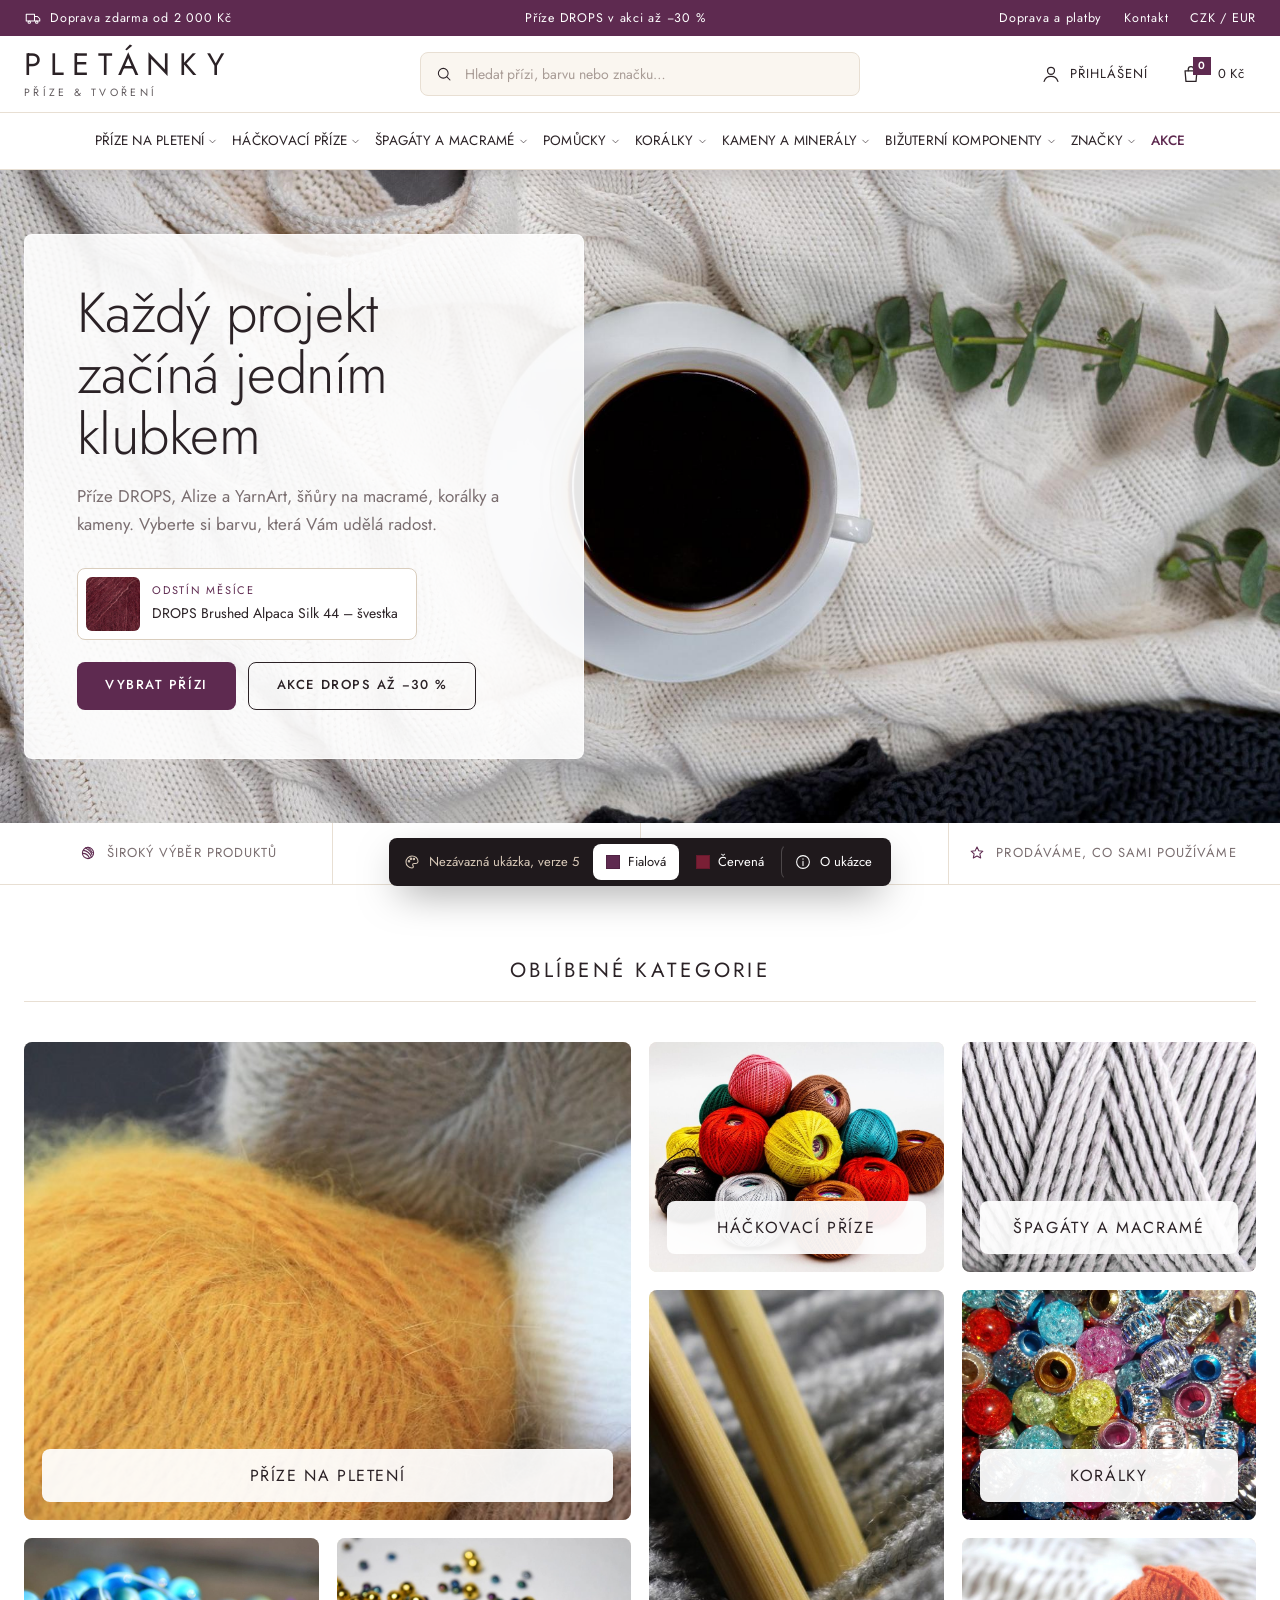
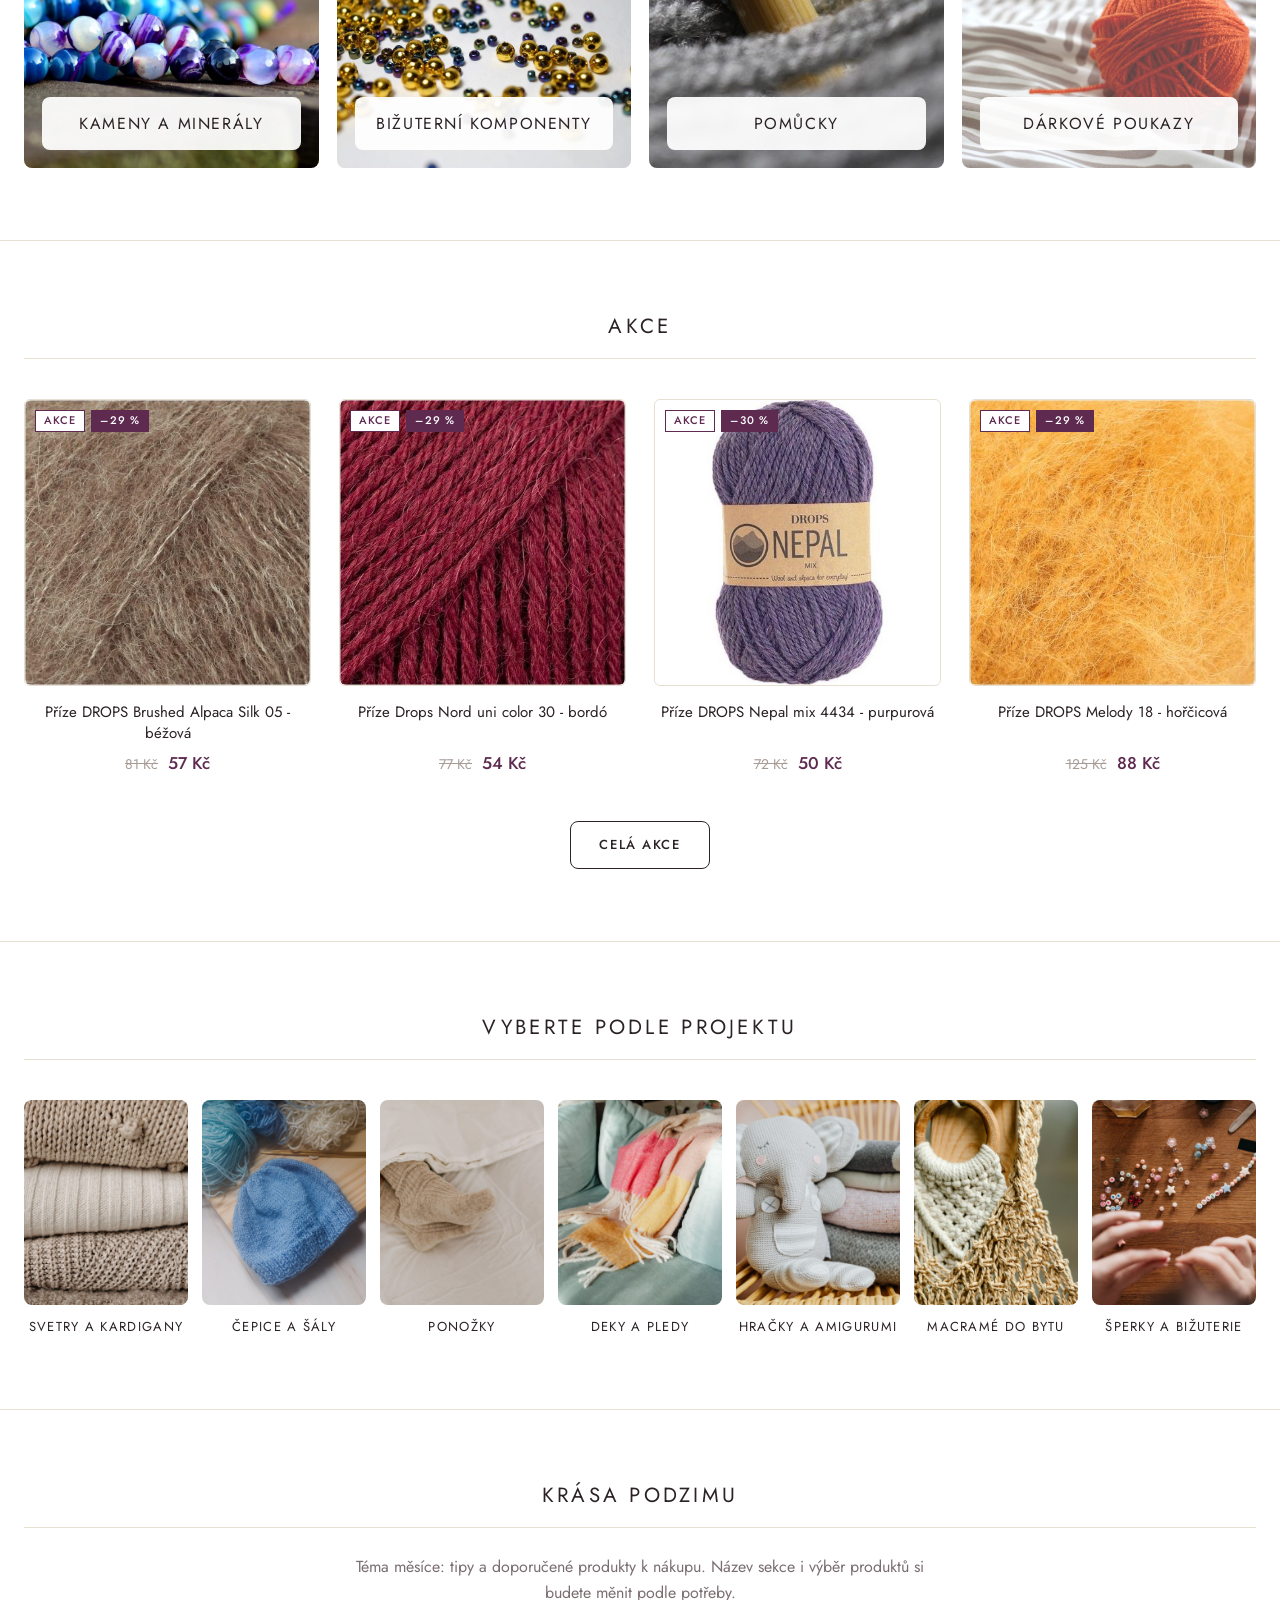
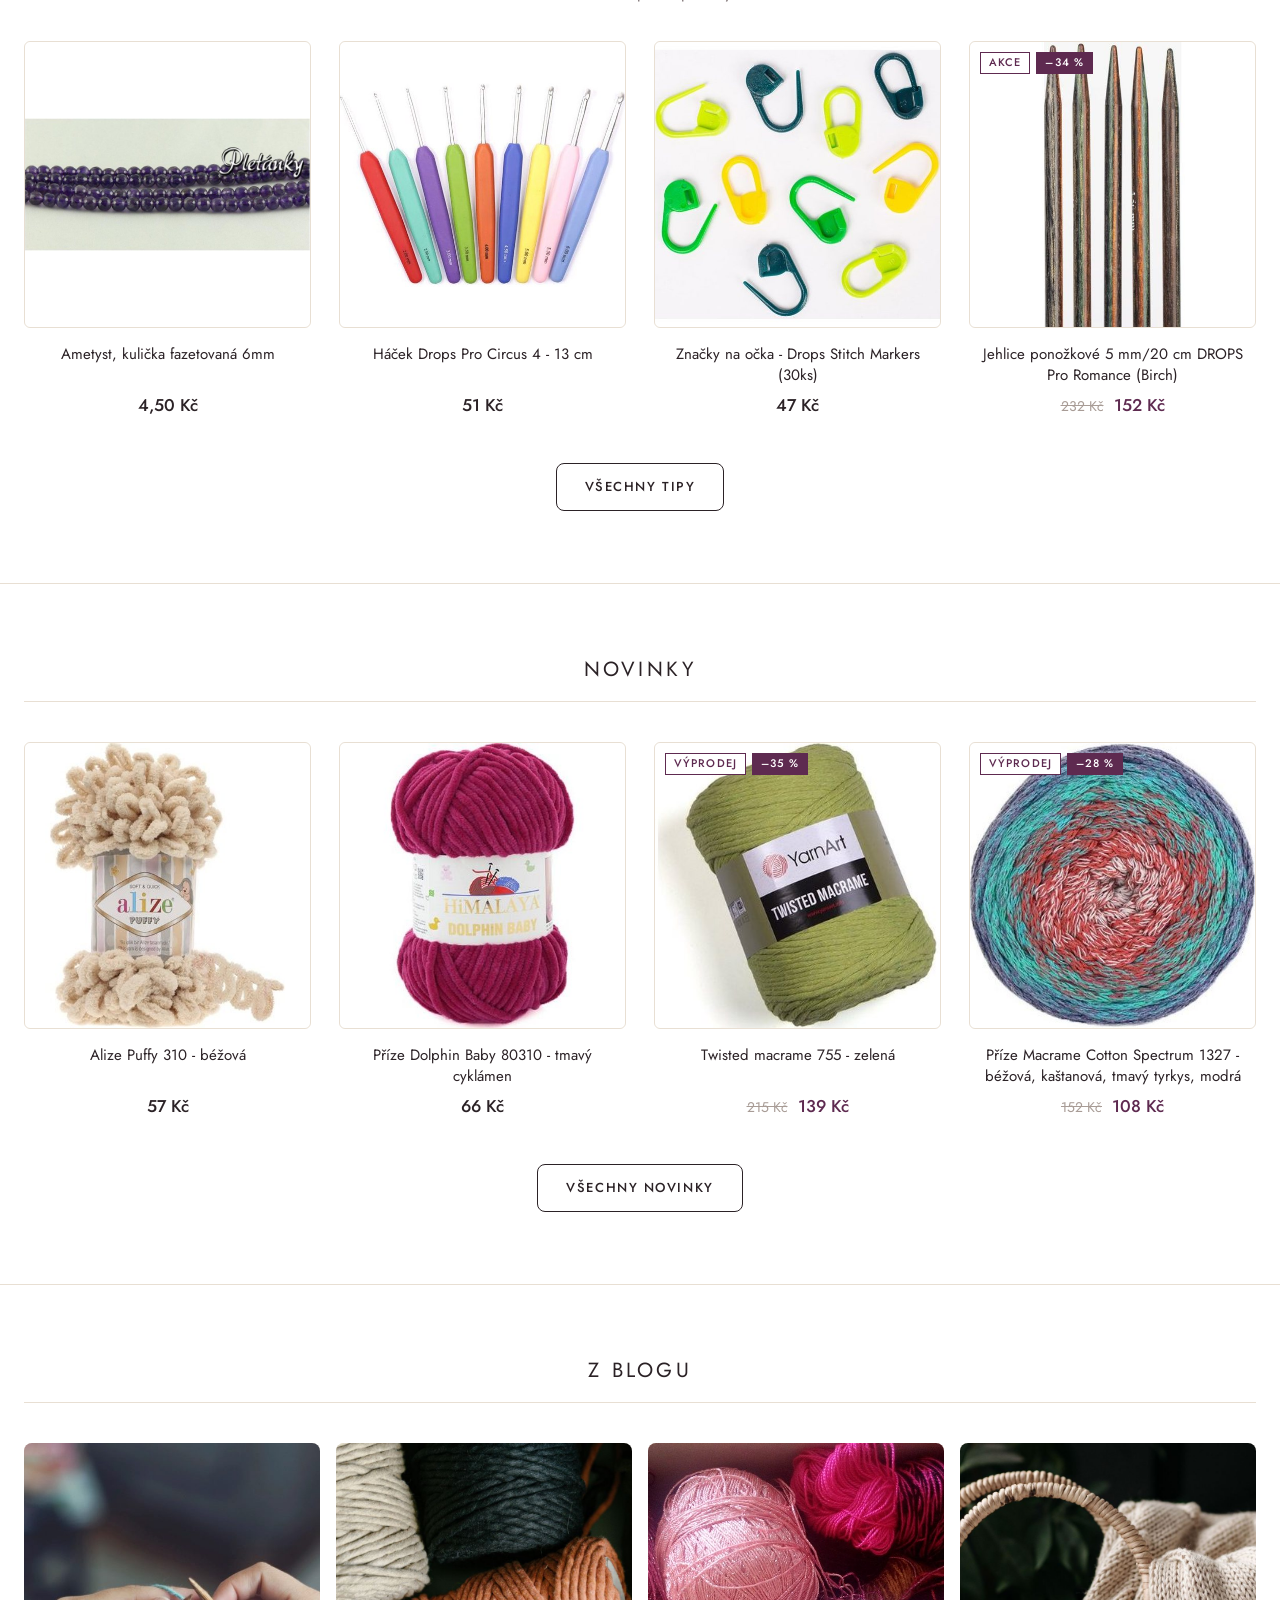
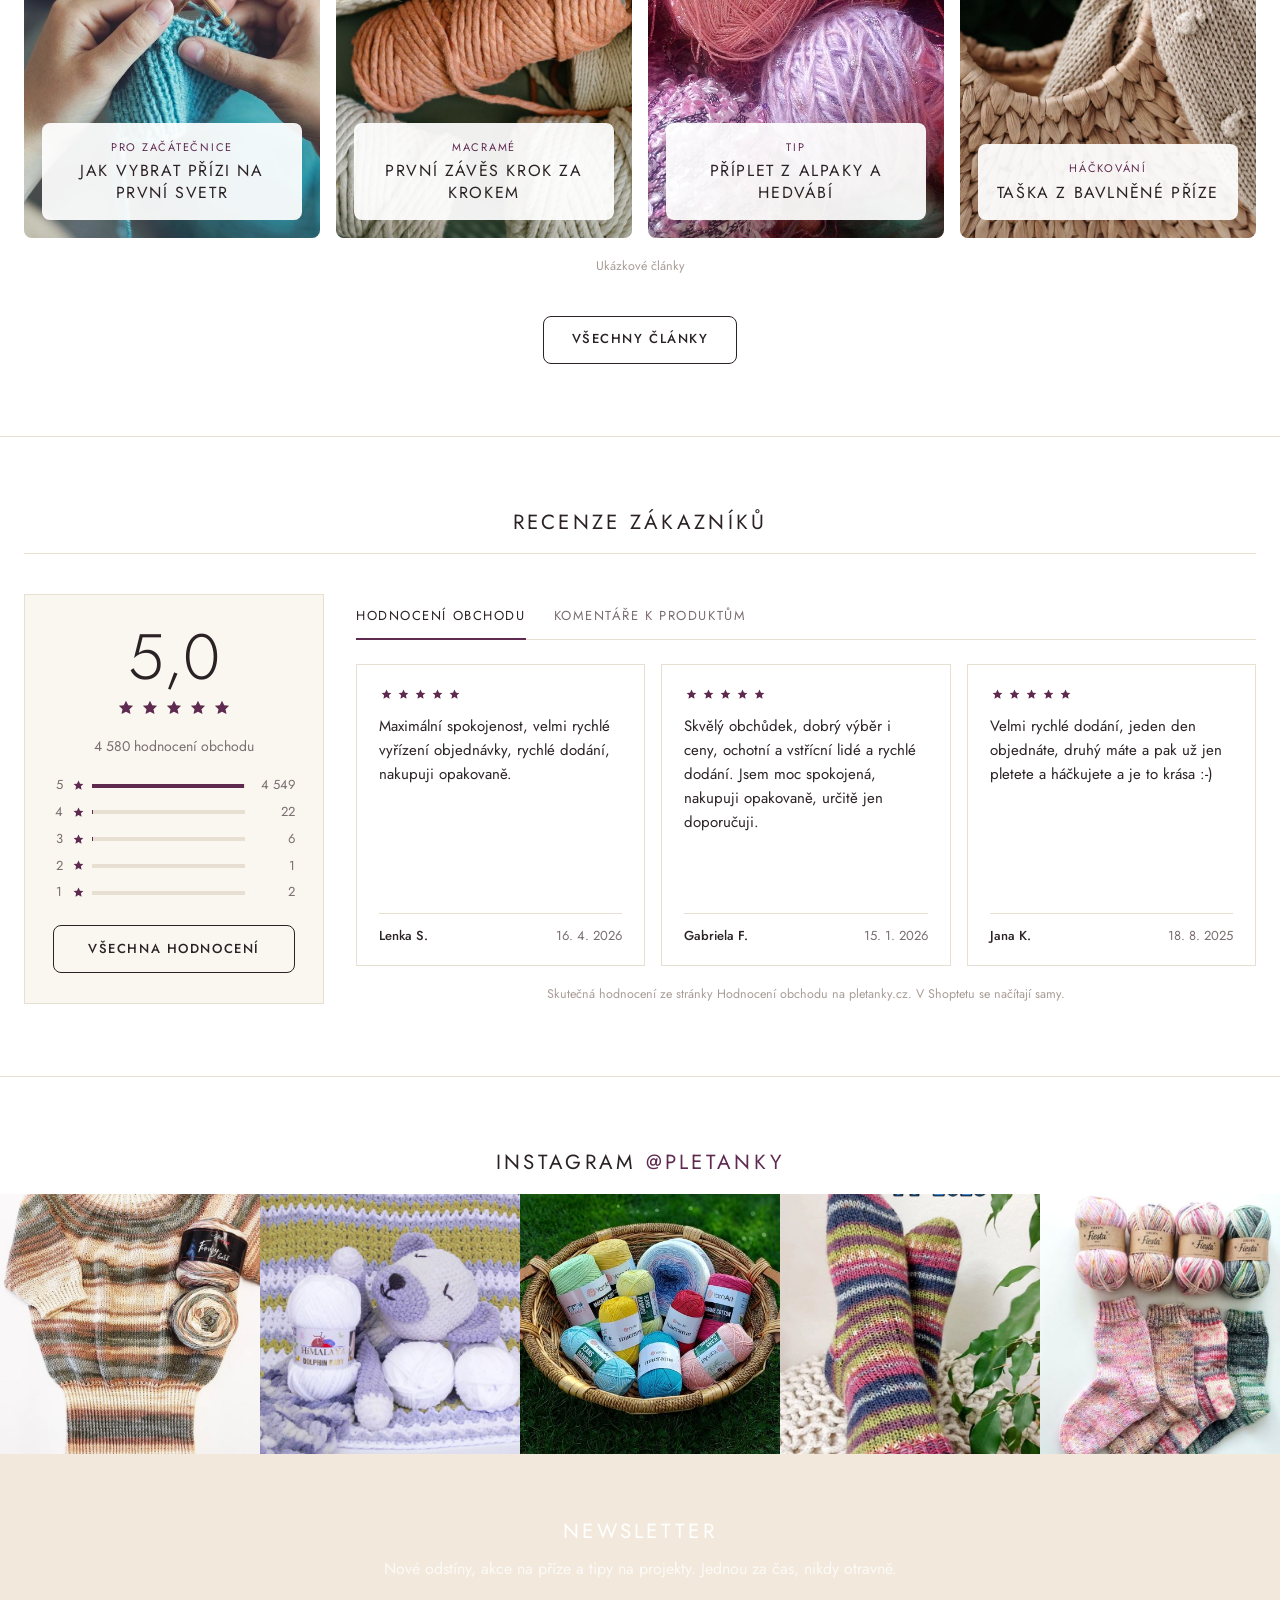
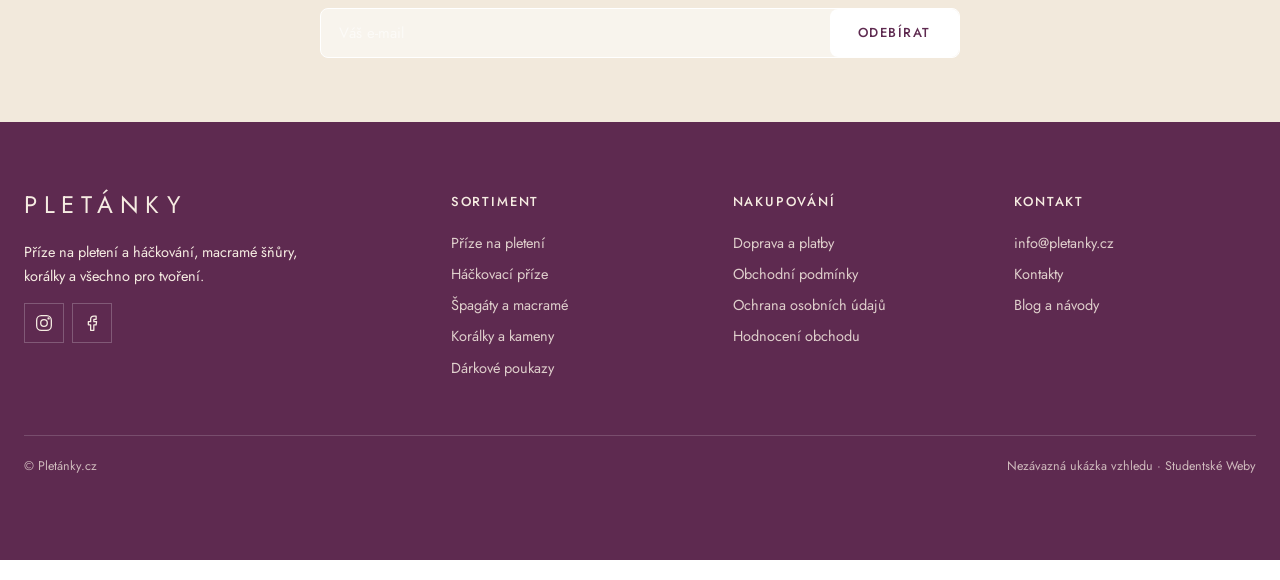
==== commit 17109de4: "Pletánky.cz v5: menu bez přetečení, og/JSON-LD" ====
--- a/index.html
+++ b/index.html
@@ -6,11 +6,14 @@
 <meta name="robots" content="noindex, nofollow">
 <title>Pletánky.cz – příze, macramé a korálky | ukázka vzhledu</title>
 <meta name="description" content="Nezávazná ukázka vzhledu e-shopu Pletánky.cz">
+<meta property="og:image" content="https://webhunter-navrhy.github.io/pletanky-ukazka/img/v2/hero.jpg">
+<meta property="og:title" content="Pletánky.cz – příze, macramé a korálky | ukázka vzhledu">
+<script type="application/ld+json">{"@context":"https://schema.org","@type":"Store","name":"Pletánky.cz","url":"https://www.pletanky.cz","description":"Příze, háčkování, macramé, korálky a bižuterní komponenty"}</script>
 <script>(function(){var q=new URLSearchParams(location.search).get('barvy'),t=(q==='e'||q==='d')?q:(sessionStorage.getItem('pl-theme')||'d');document.documentElement.setAttribute('data-theme',t)})();if(new URLSearchParams(location.search).has('nahled'))document.documentElement.classList.add('is-preview')</script>
 <link rel="preconnect" href="https://fonts.googleapis.com">
 <link rel="preconnect" href="https://fonts.gstatic.com" crossorigin>
 <link href="https://fonts.googleapis.com/css2?family=Jost:wght@300;400;500;600&display=swap&subset=latin-ext" rel="stylesheet">
-<link rel="stylesheet" href="style.css?v=c3afccaa">
+<link rel="stylesheet" href="style.css?v=028bbe66">
 <script src="main.js?v=becf53c6" defer></script>
 </head>
 <body class="">
--- a/style.css
+++ b/style.css
@@ -591,4 +591,5 @@
 .mega__main .mega__h{margin-bottom:14px}
 .demo__sw--d{background:linear-gradient(135deg,#5e2a50 50%,#5e2a50 50%)}
 .demo__sw--e{background:linear-gradient(135deg,#7a1f35 50%,#7a1f35 50%)}
-@media (max-width:1100px){.nav__a{font-size:13px;padding:8px 8px}}
+@media (max-width:1360px){.nav__a{font-size:13.5px;letter-spacing:.02em;padding:8px 6px;gap:3px}.nav__a::after{left:6px;right:6px}.nav__a .ico--xs{width:11px;height:11px}}
+@media (max-width:1100px){.nav__ul{flex-wrap:wrap;height:auto;padding:4px 0;row-gap:0}.nav__li{height:40px}}
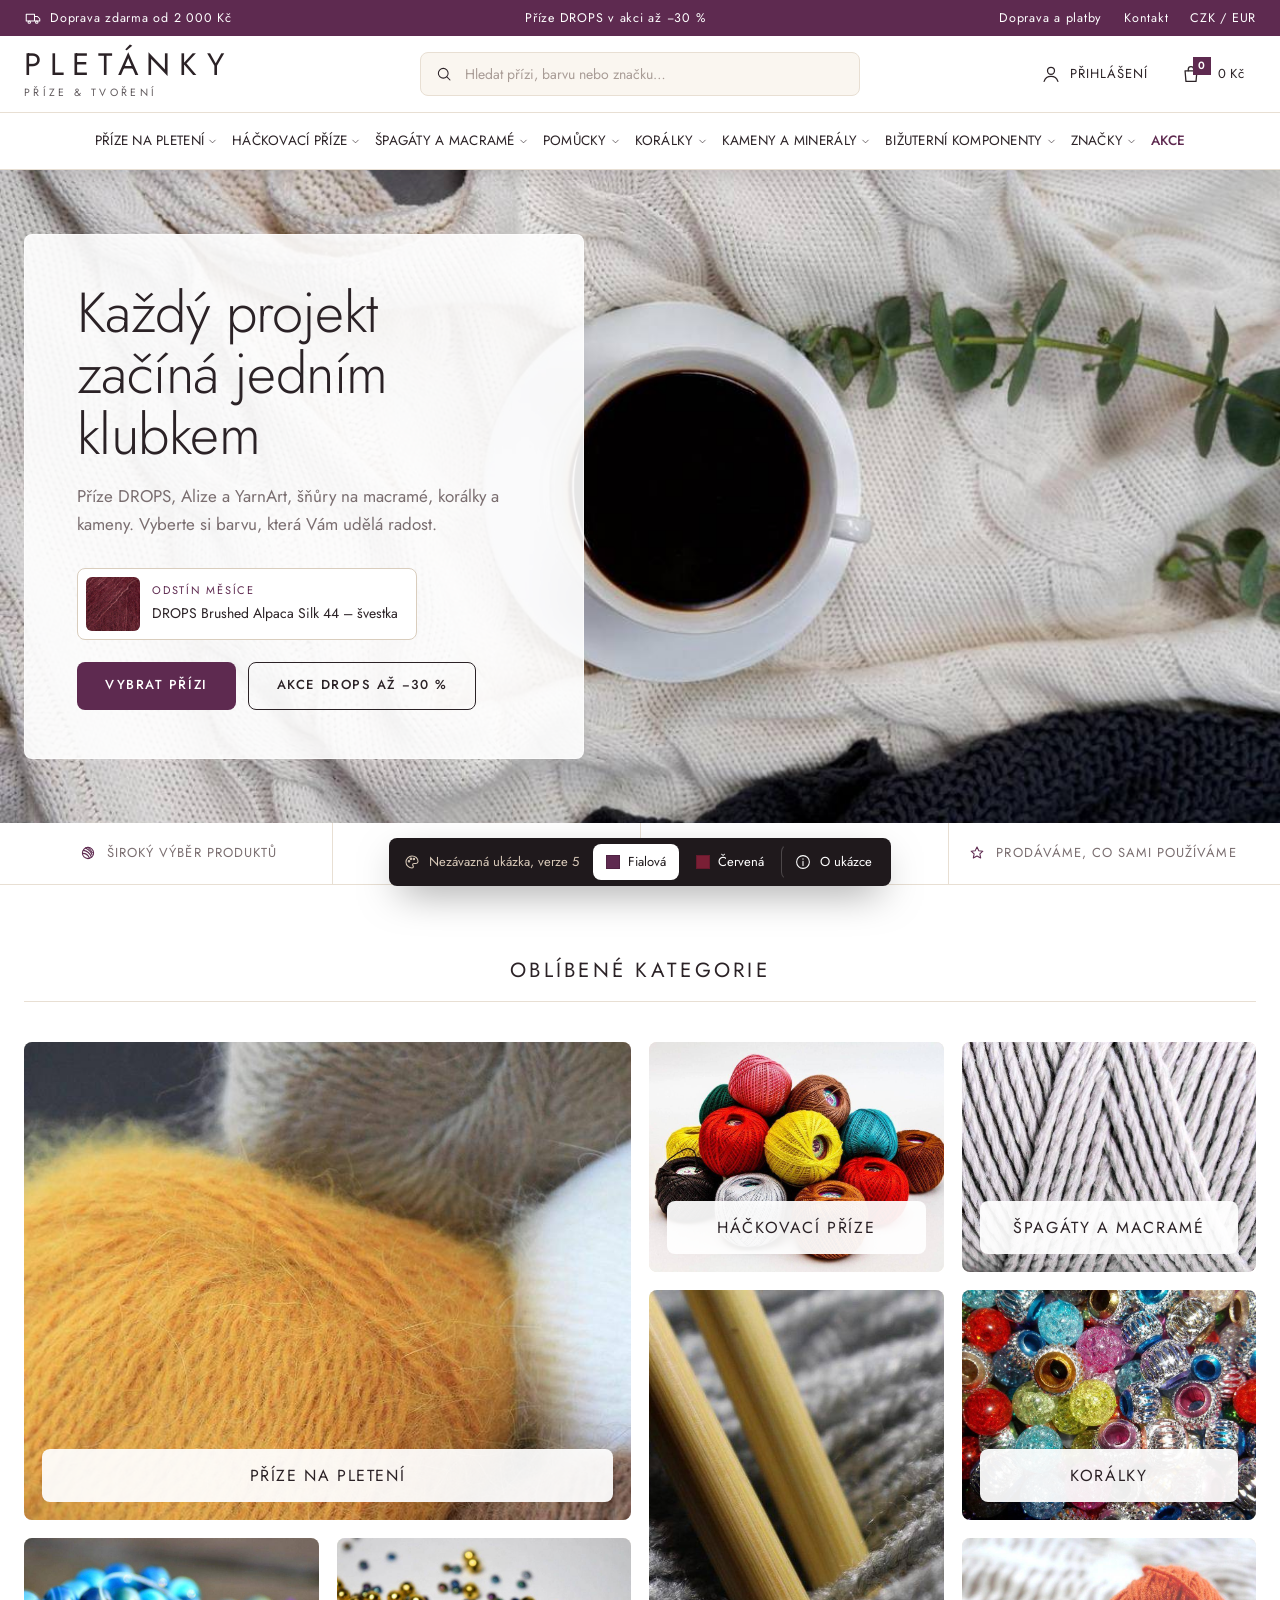
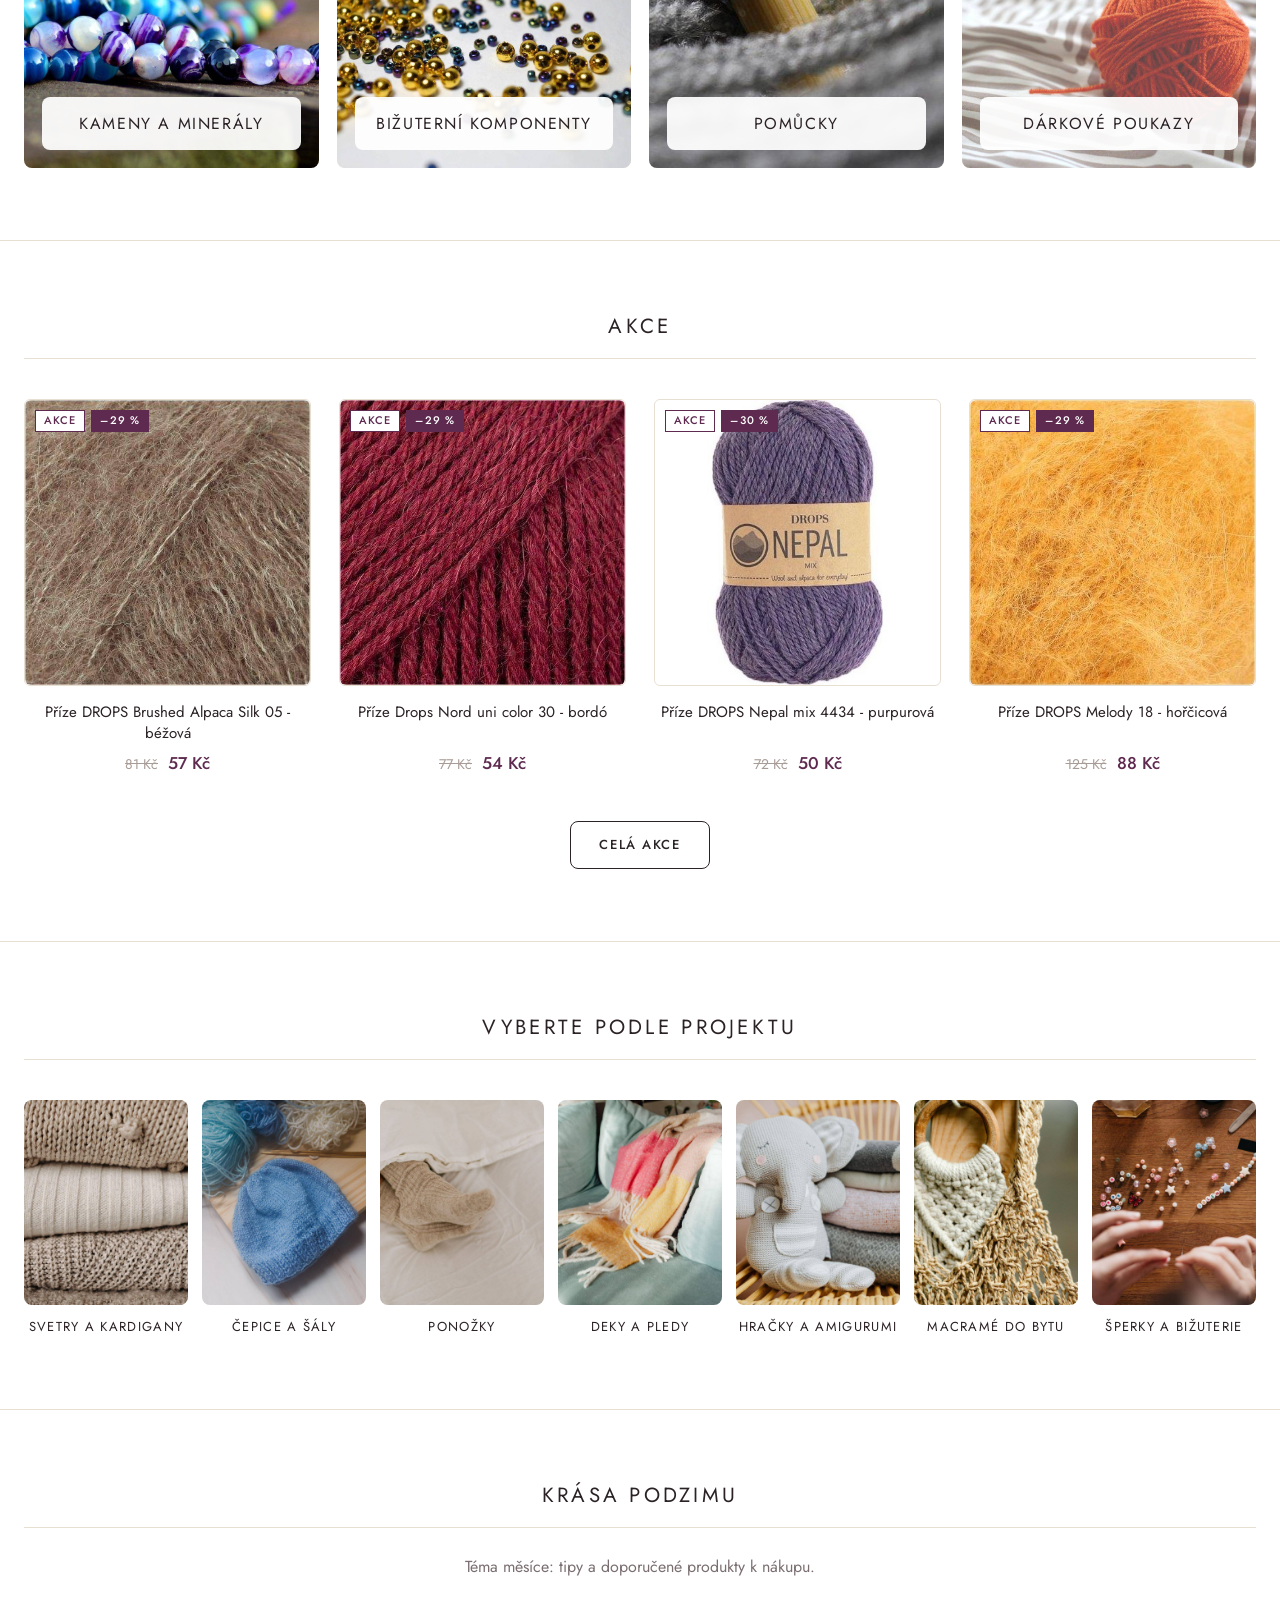
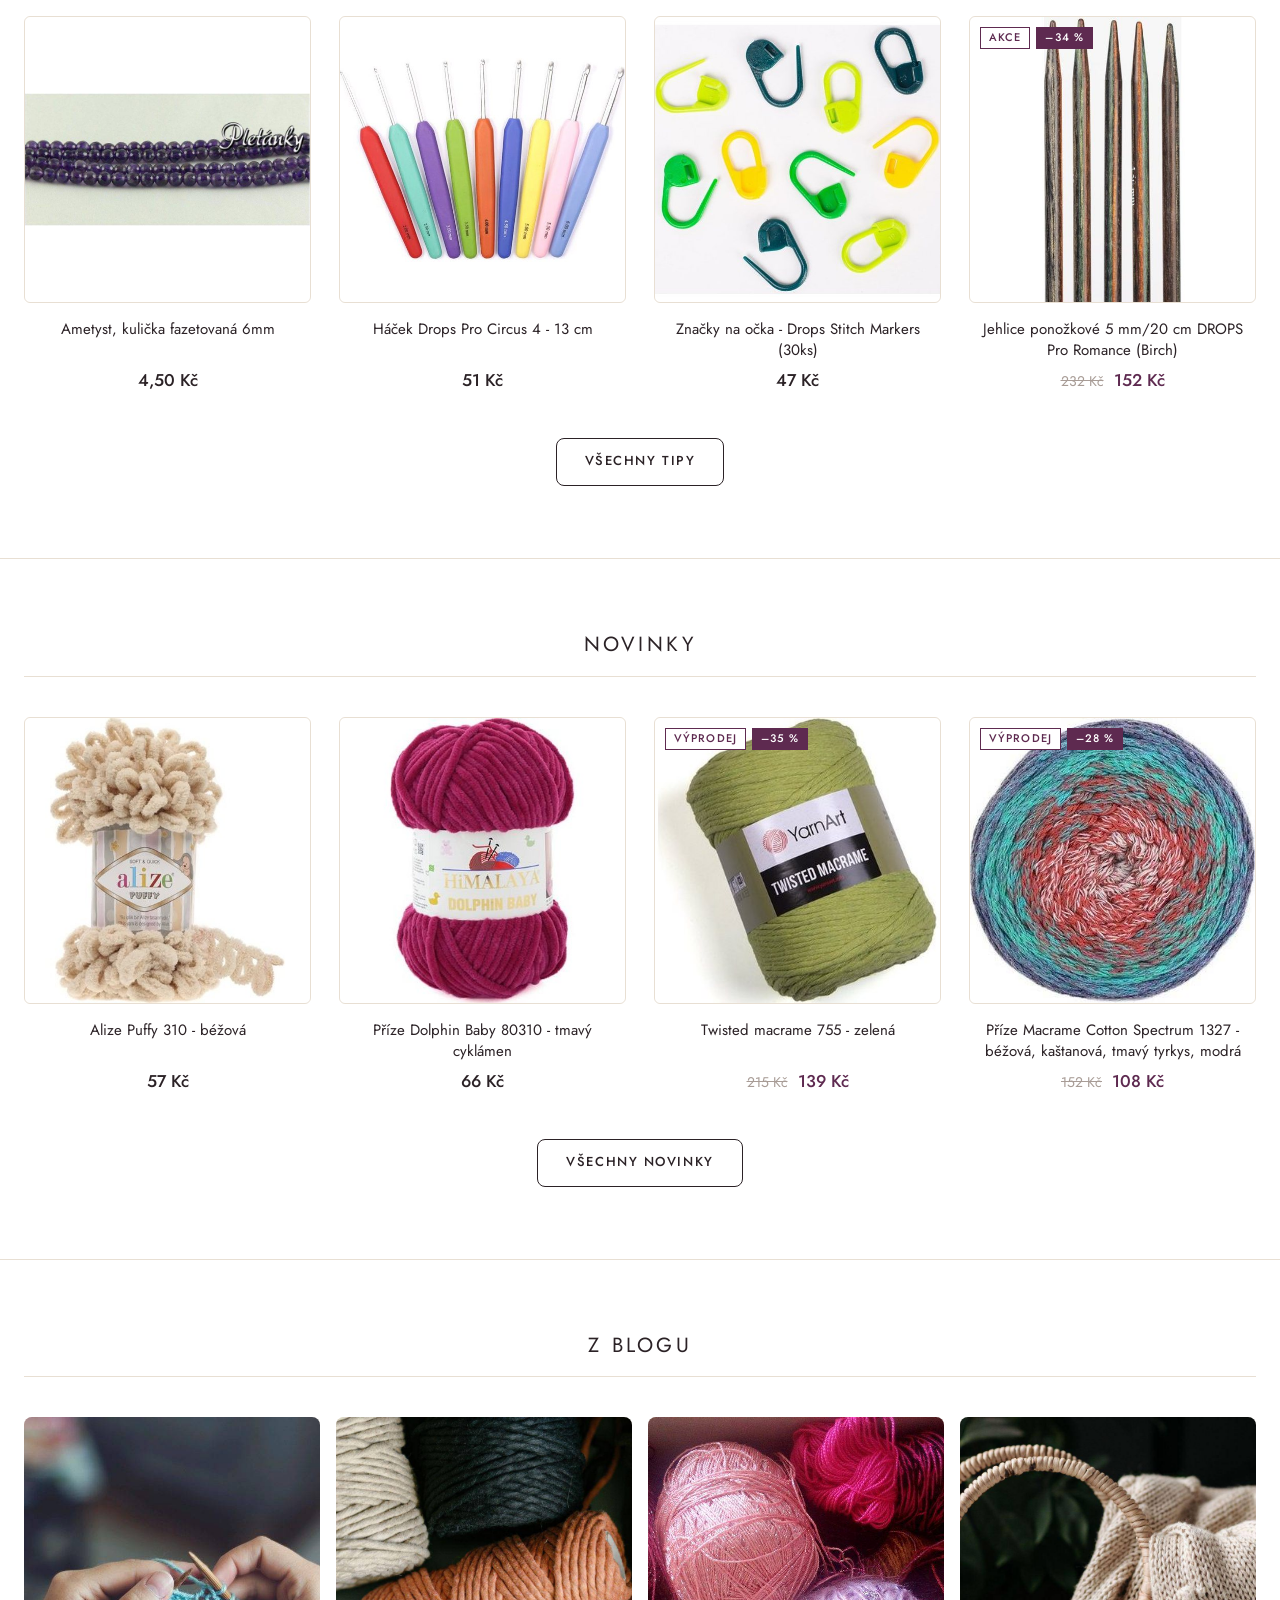
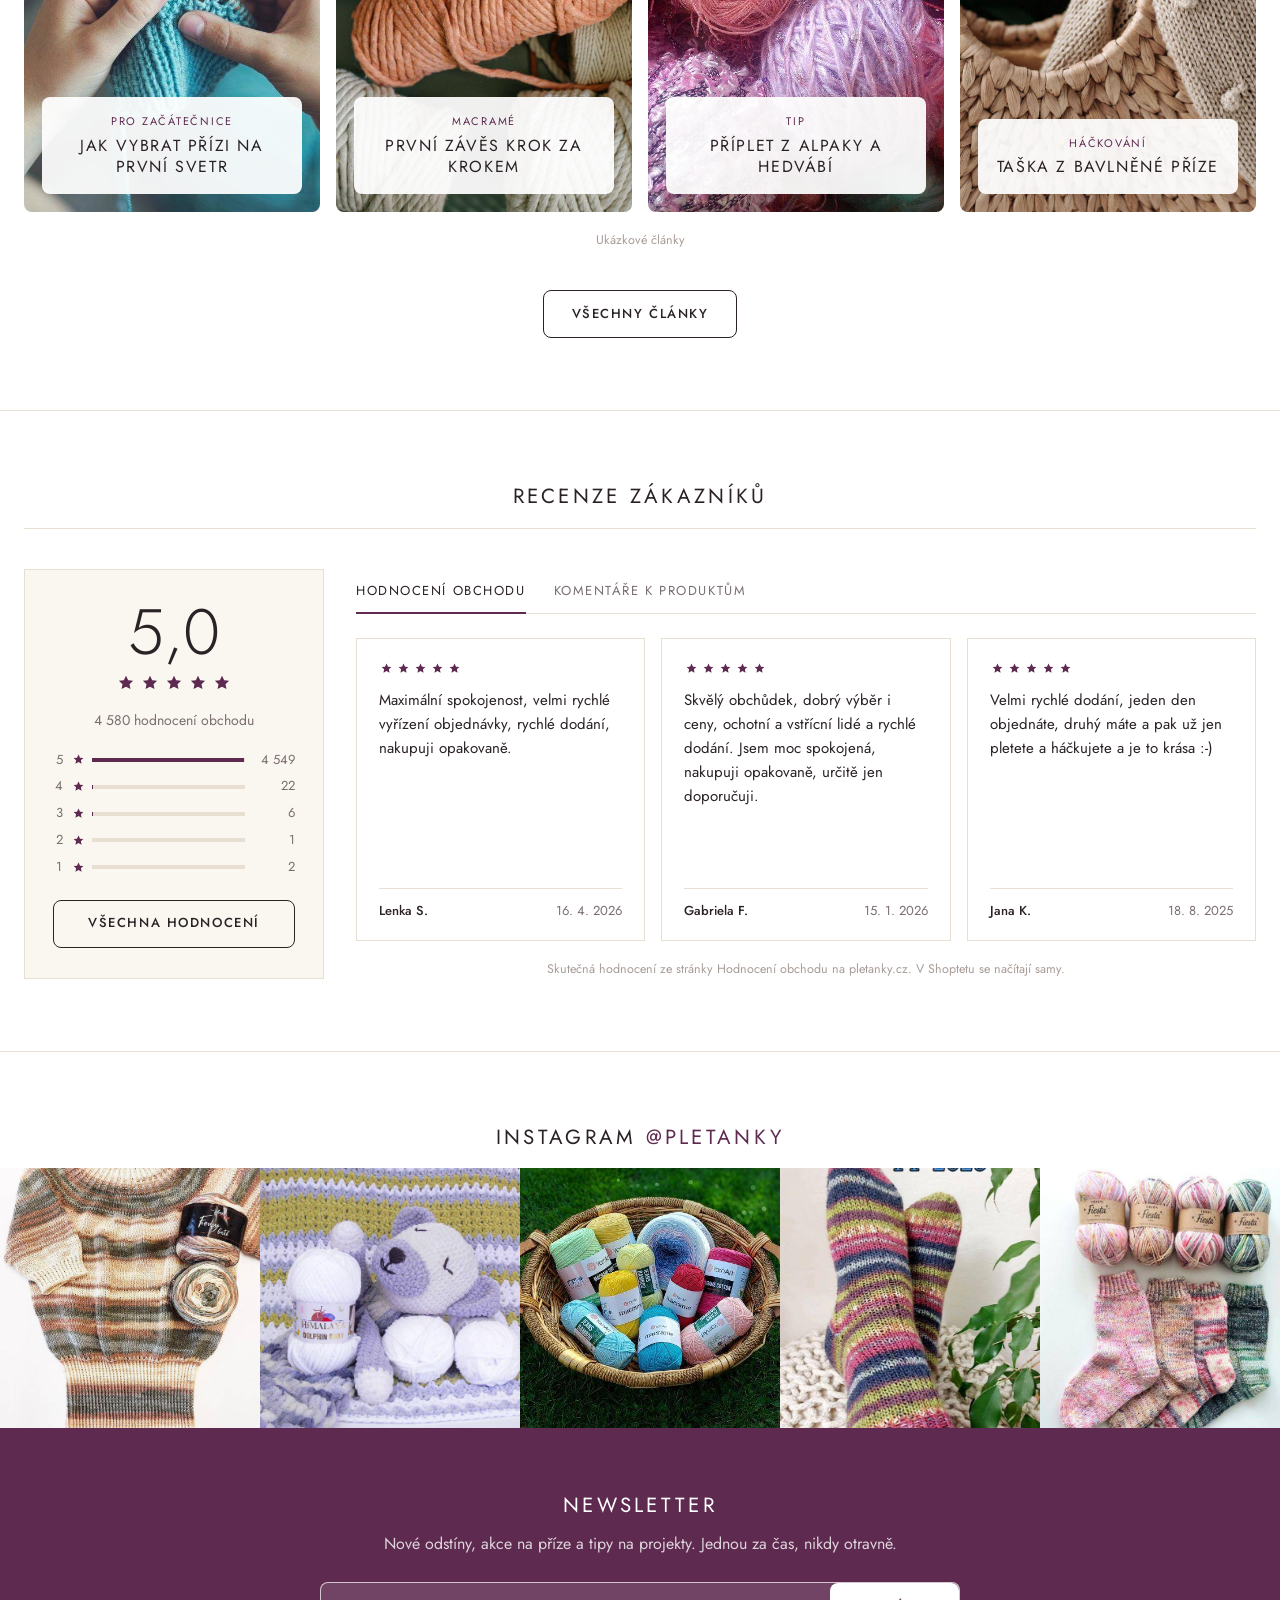
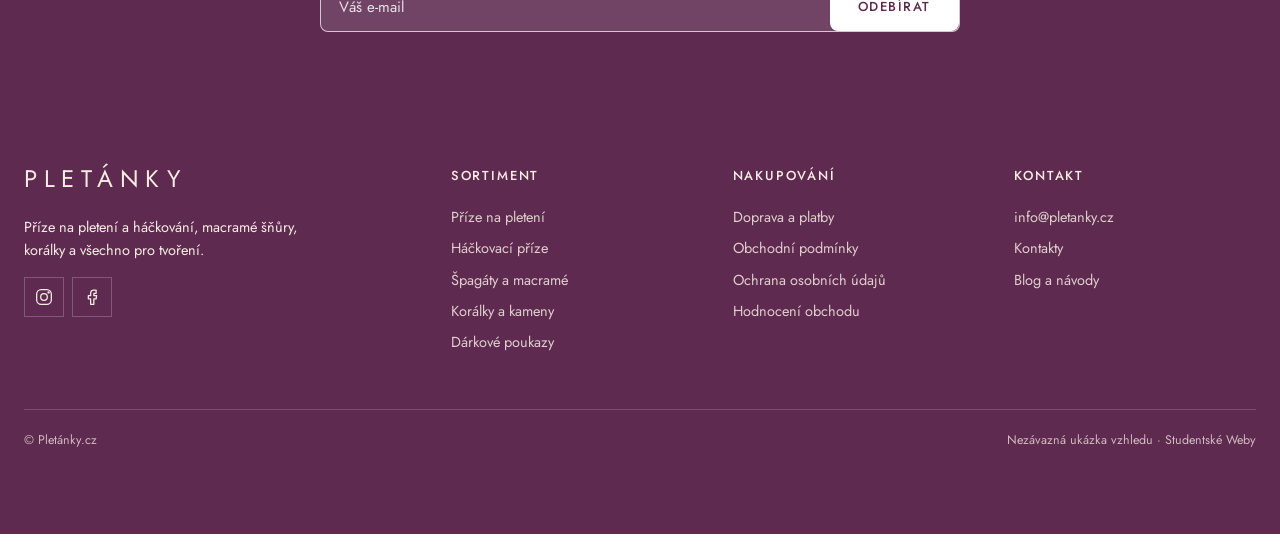
==== commit 3a2856b5: "Pletánky.cz v5: lehčí fotky, čitelný newsletter, větší dotykové cíle" ====
--- a/index.html
+++ b/index.html
@@ -13,7 +13,7 @@
 <link rel="preconnect" href="https://fonts.googleapis.com">
 <link rel="preconnect" href="https://fonts.gstatic.com" crossorigin>
 <link href="https://fonts.googleapis.com/css2?family=Jost:wght@300;400;500;600&display=swap&subset=latin-ext" rel="stylesheet">
-<link rel="stylesheet" href="style.css?v=028bbe66">
+<link rel="stylesheet" href="style.css?v=5d343b85">
 <script src="main.js?v=becf53c6" defer></script>
 </head>
 <body class="">
@@ -218,7 +218,7 @@
 <section class="sec">
   <div class="wrap">
     <div class="sh"><h2 class="h2">Krása podzimu</h2></div>
-    <p class="sec__lead">Téma měsíce: tipy a doporučené produkty k nákupu. Název sekce i výběr produktů si budete měnit podle potřeby.</p>
+    <p class="sec__lead">Téma měsíce: tipy a doporučené produkty k nákupu.</p>
     <div class="pgrid"><article class="pc">
   <div class="pc__box">
     <a class="pc__img" href="produkt.html">
--- a/style.css
+++ b/style.css
@@ -568,7 +568,7 @@
 @media (max-width:560px){.tiles--orig{grid-auto-rows:160px;gap:12px}.tiles--orig .t--big{grid-column:span 2;grid-row:span 1}}
 
 /* ---------- verze 5: zaoblené rohy, větší menu, obrázky v menu, sjednocené barvy ---------- */
-[data-theme="d"]{--accent:#5e2a50;--accent-h:#4a1f3e;--mark:#5e2a50;--star:#5e2a50;--top-bg:#5e2a50;--ftr-bg:#5e2a50}
+[data-theme="d"]{--news-bg:#5e2a50;--accent:#5e2a50;--accent-h:#4a1f3e;--mark:#5e2a50;--star:#5e2a50;--top-bg:#5e2a50;--ftr-bg:#5e2a50}
 [data-theme="e"]{--accent:#7a1f35;--accent-h:#5e1527;--mark:#7a1f35;--star:#7a1f35;--top-bg:#7a1f35;--ftr-bg:#7a1f35;--news-bg:#7a1f35}
 [data-theme="d"],[data-theme="e"]{--top-ink:#fff;--ftr-ink:#f6ece2;--ftr-line:rgba(255,255,255,.22)}
 [data-theme="d"] .ftr__soc a:hover,[data-theme="e"] .ftr__soc a:hover{background:#fff;color:var(--accent)}
@@ -593,3 +593,12 @@
 .demo__sw--e{background:linear-gradient(135deg,#7a1f35 50%,#7a1f35 50%)}
 @media (max-width:1360px){.nav__a{font-size:13.5px;letter-spacing:.02em;padding:8px 6px;gap:3px}.nav__a::after{left:6px;right:6px}.nav__a .ico--xs{width:11px;height:11px}}
 @media (max-width:1100px){.nav__ul{flex-wrap:wrap;height:auto;padding:4px 0;row-gap:0}.nav__li{height:40px}}
+
+.news__form{background:rgba(255,255,255,.12);border-color:rgba(255,255,255,.7)}
+.news__form input::placeholder{opacity:.85}
+@media (max-width:760px){
+  .hdr__act,.hdr__burger{min-width:44px;min-height:44px;justify-content:center}
+  .search{height:44px}.search input{height:42px}
+  .logo{min-height:44px;justify-content:center}
+  .cart__x,.drawer__head button{min-width:44px;min-height:44px}
+}
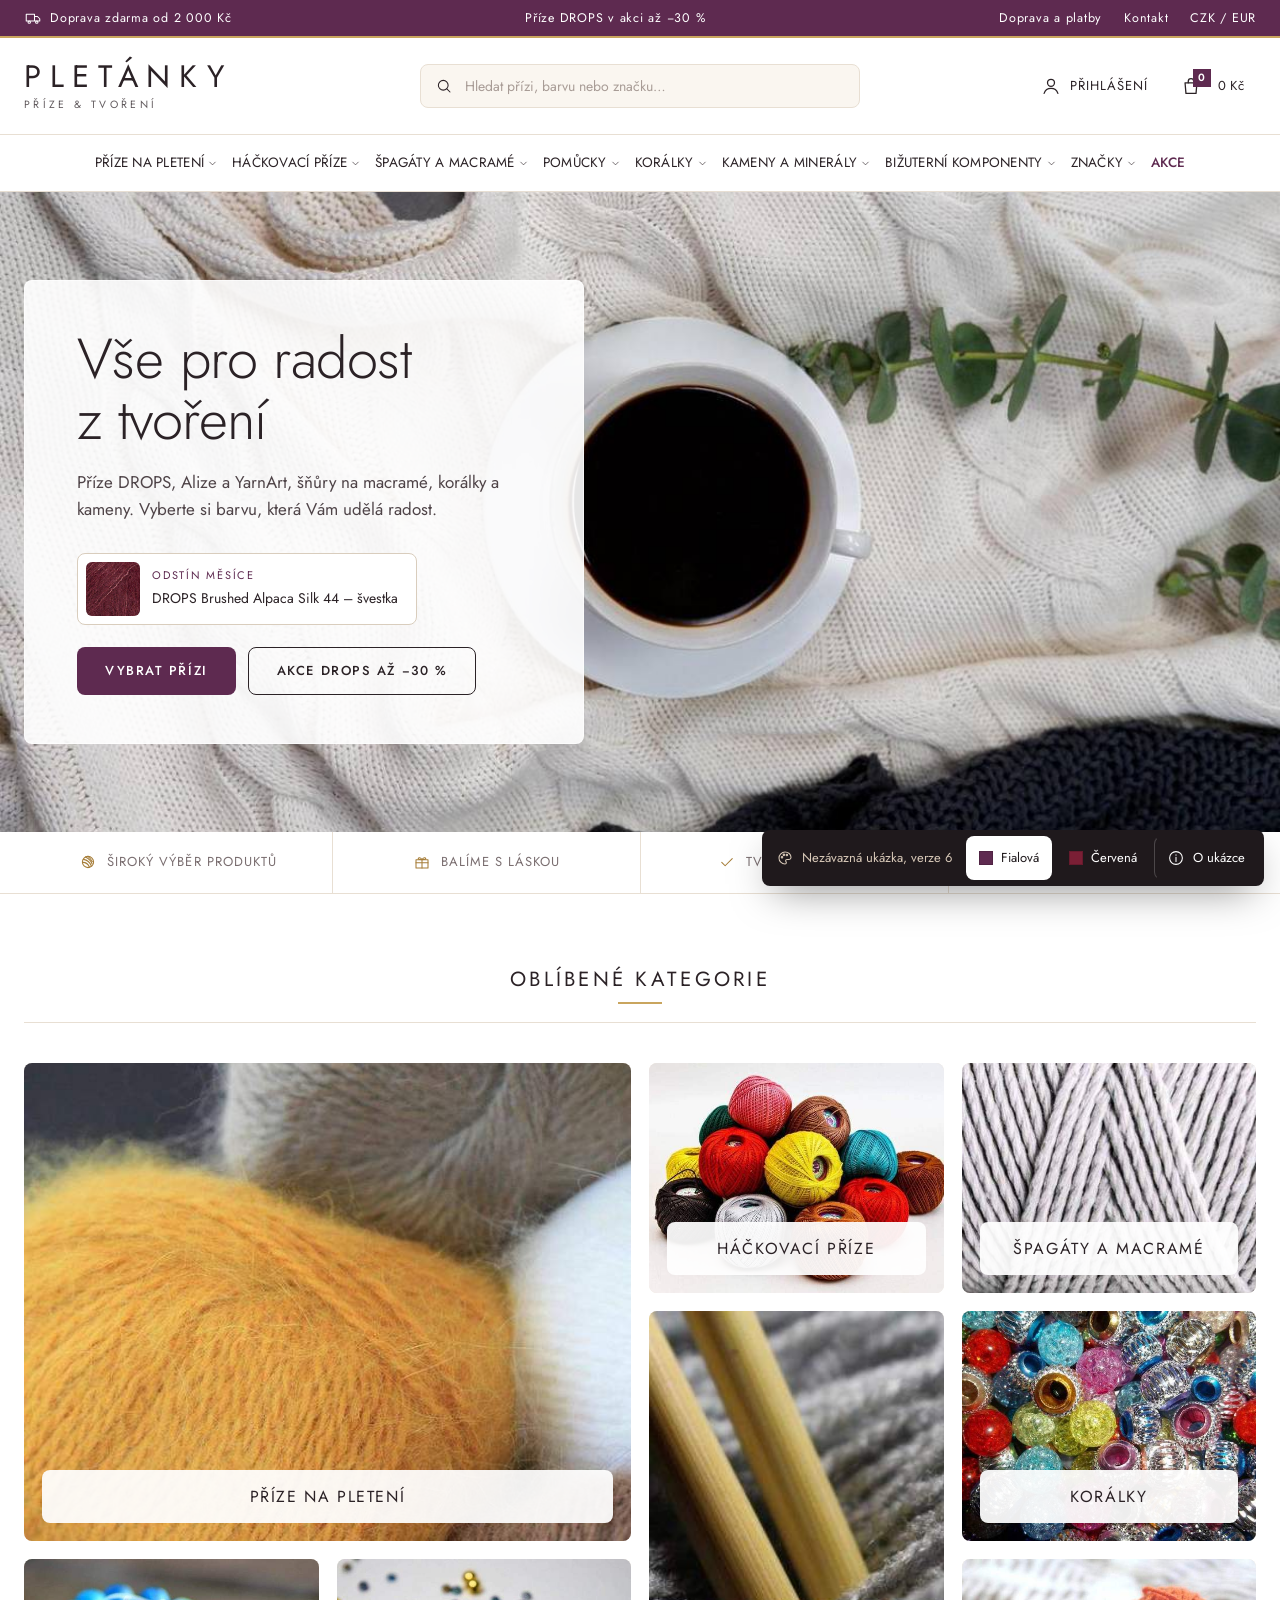
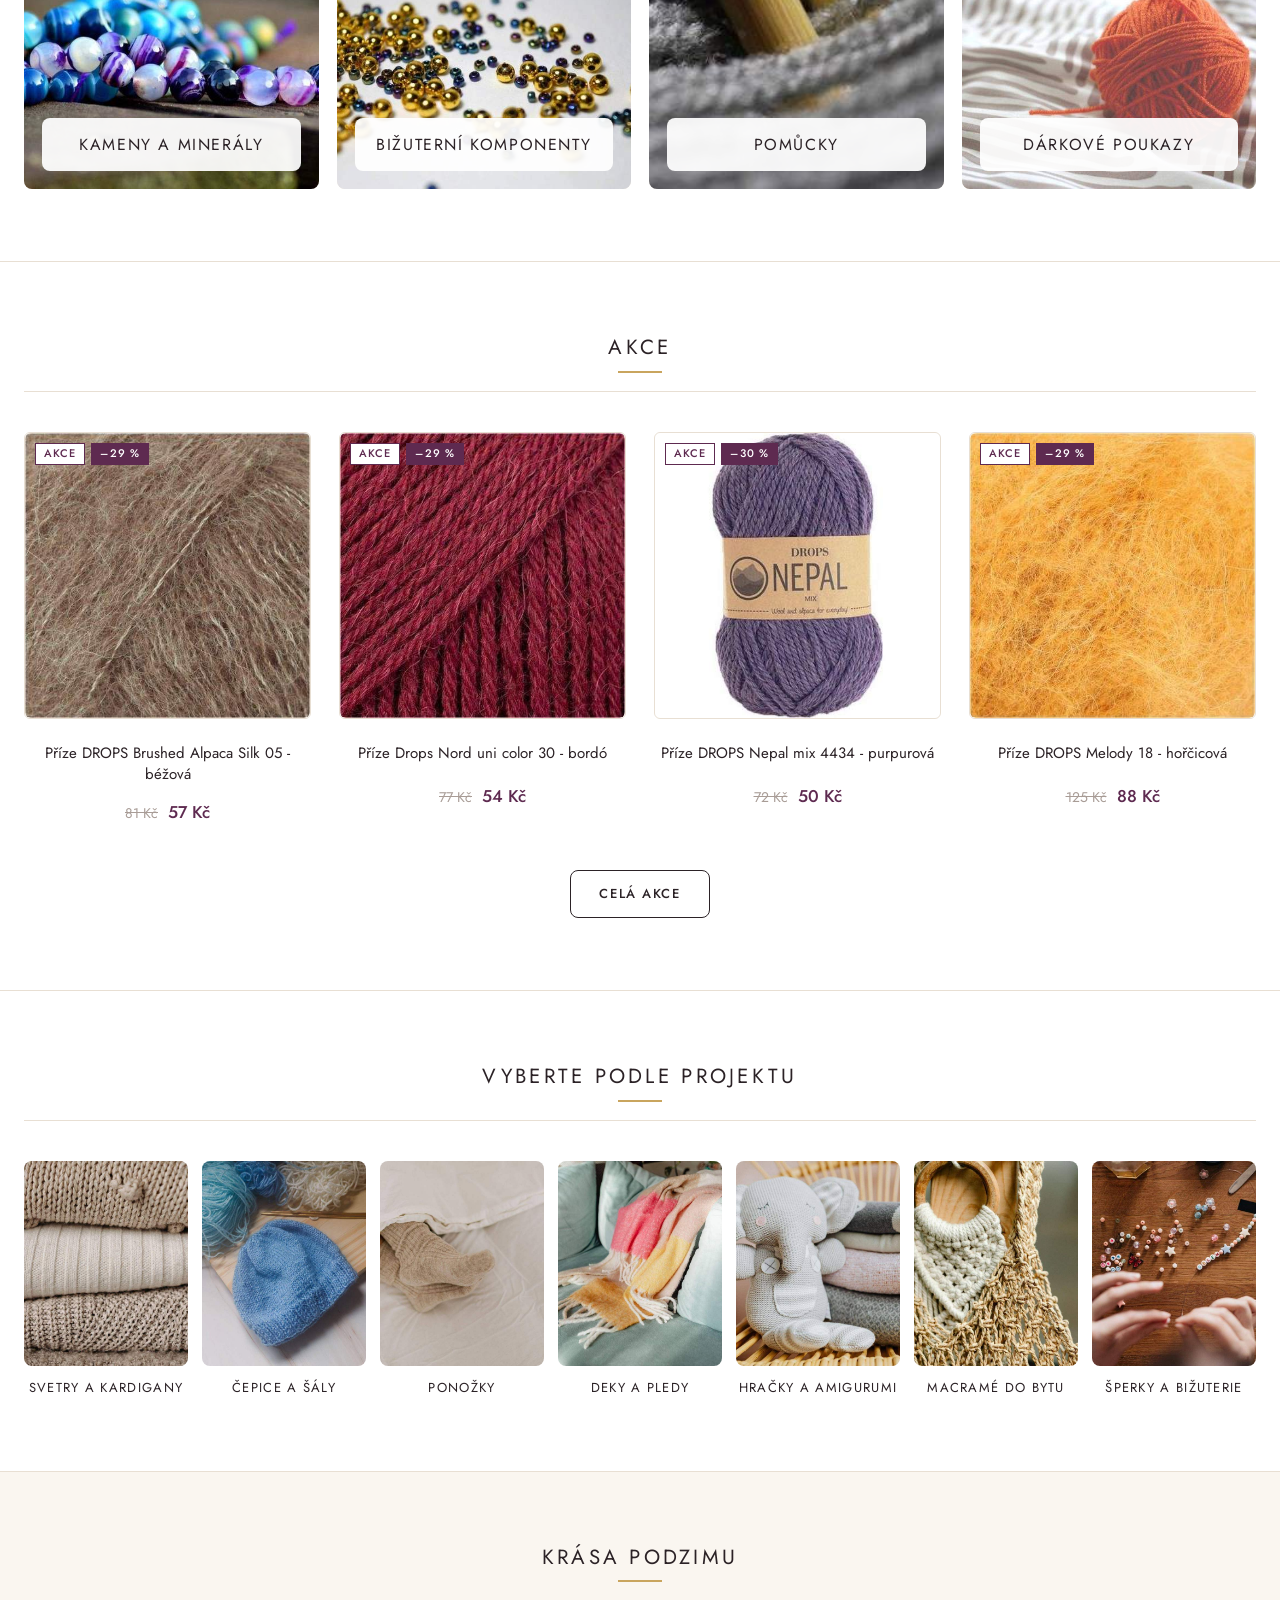
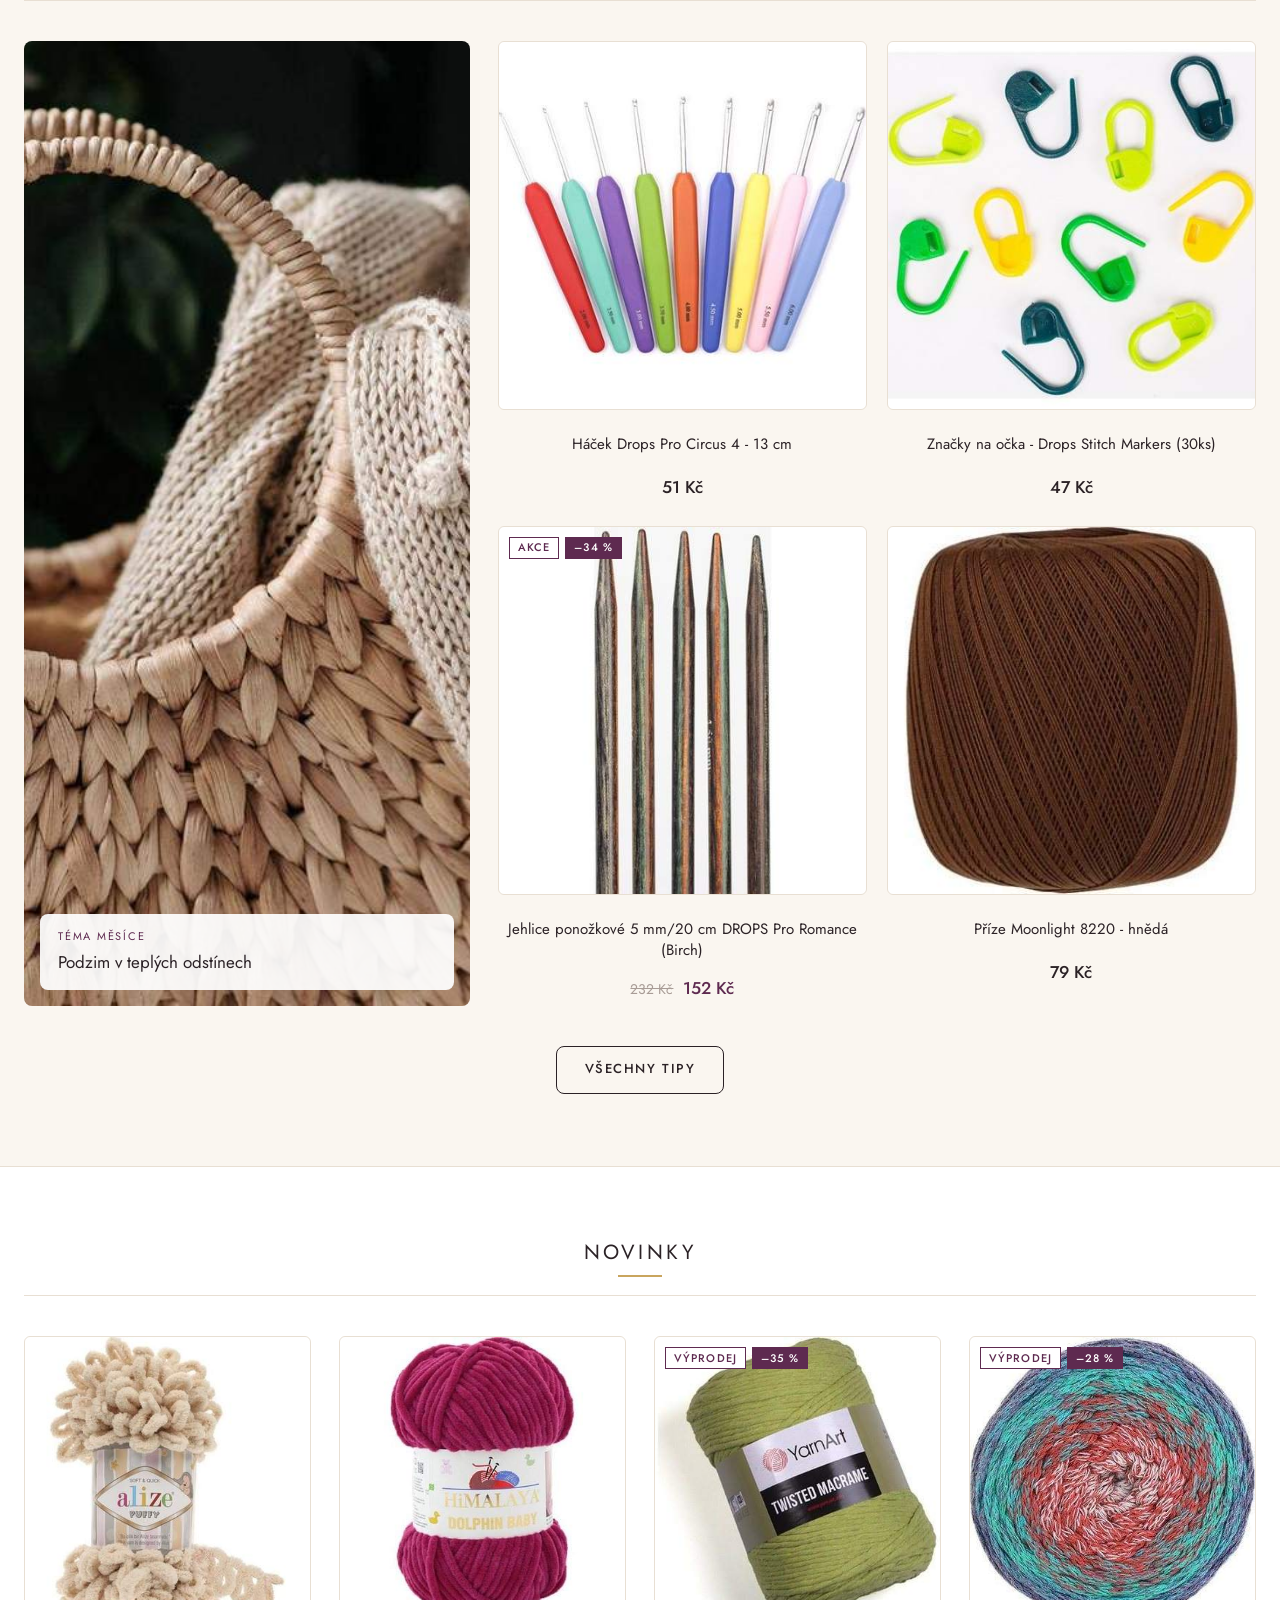
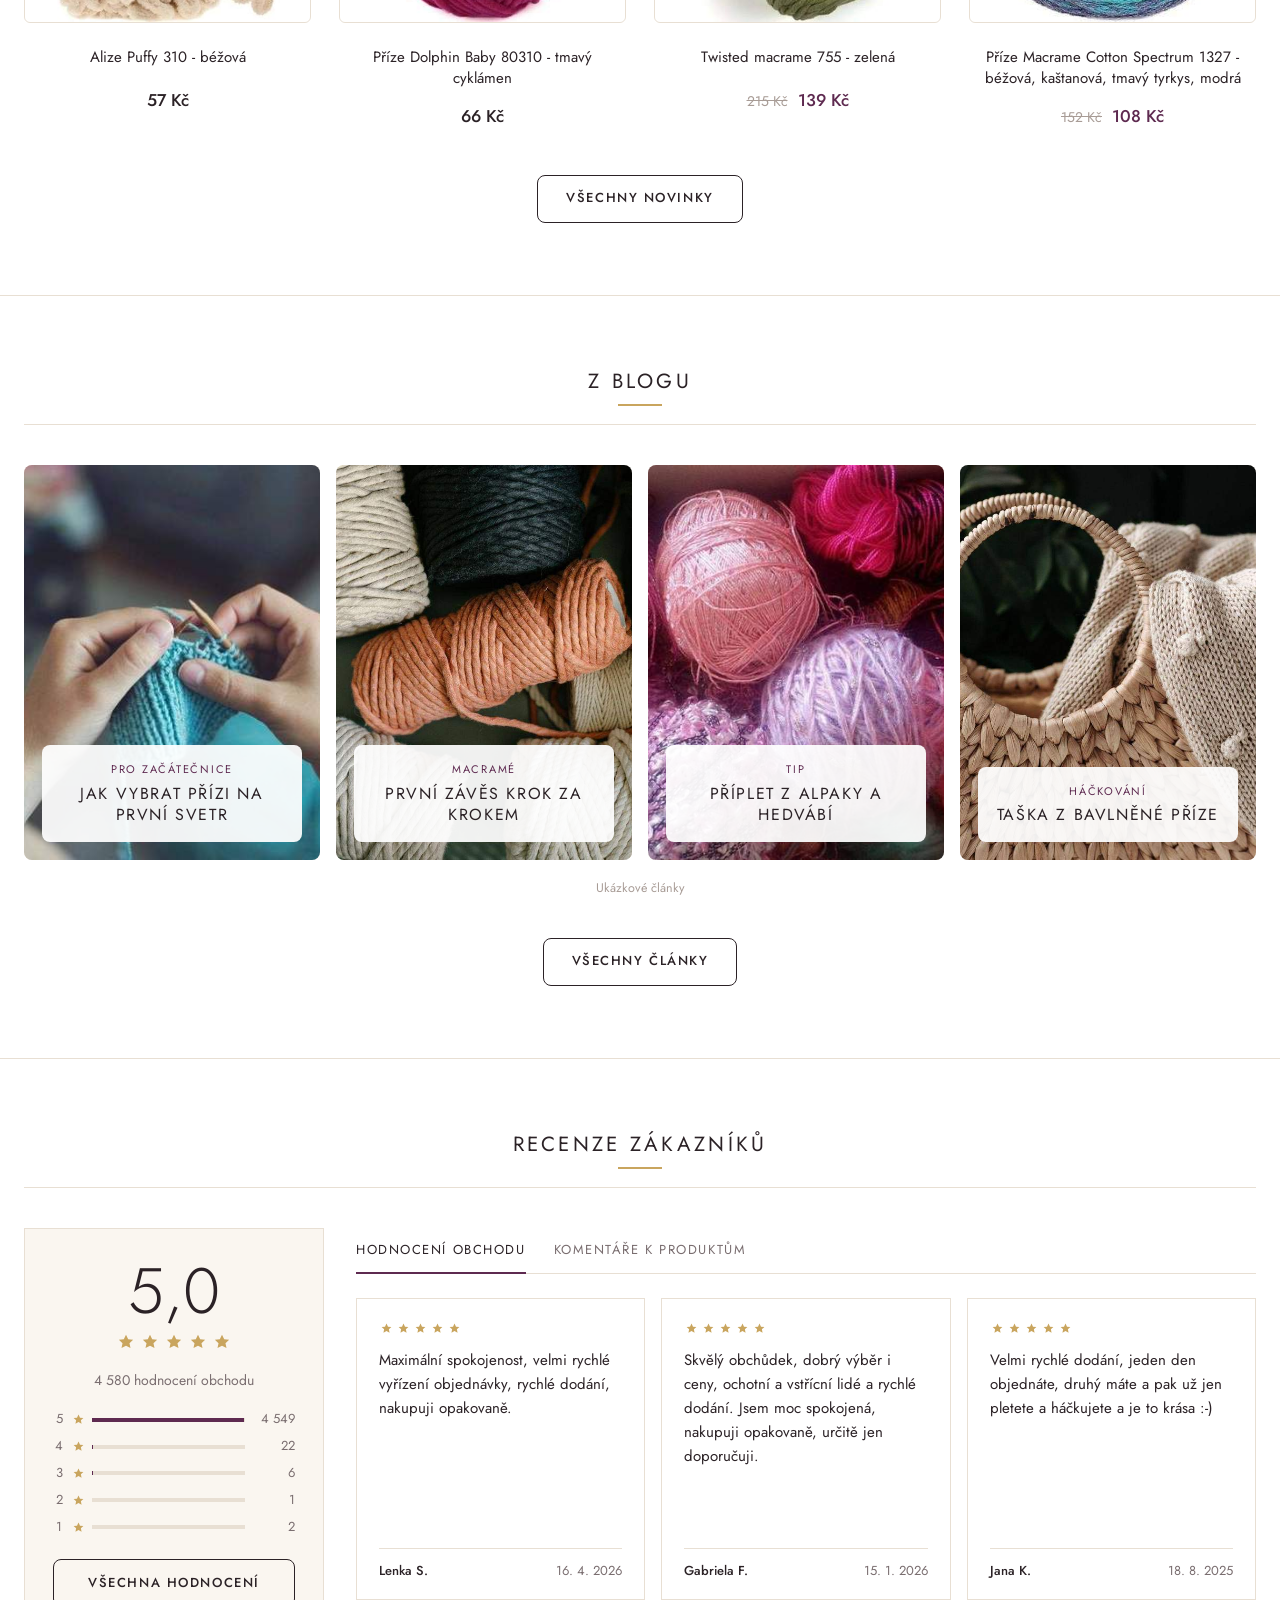
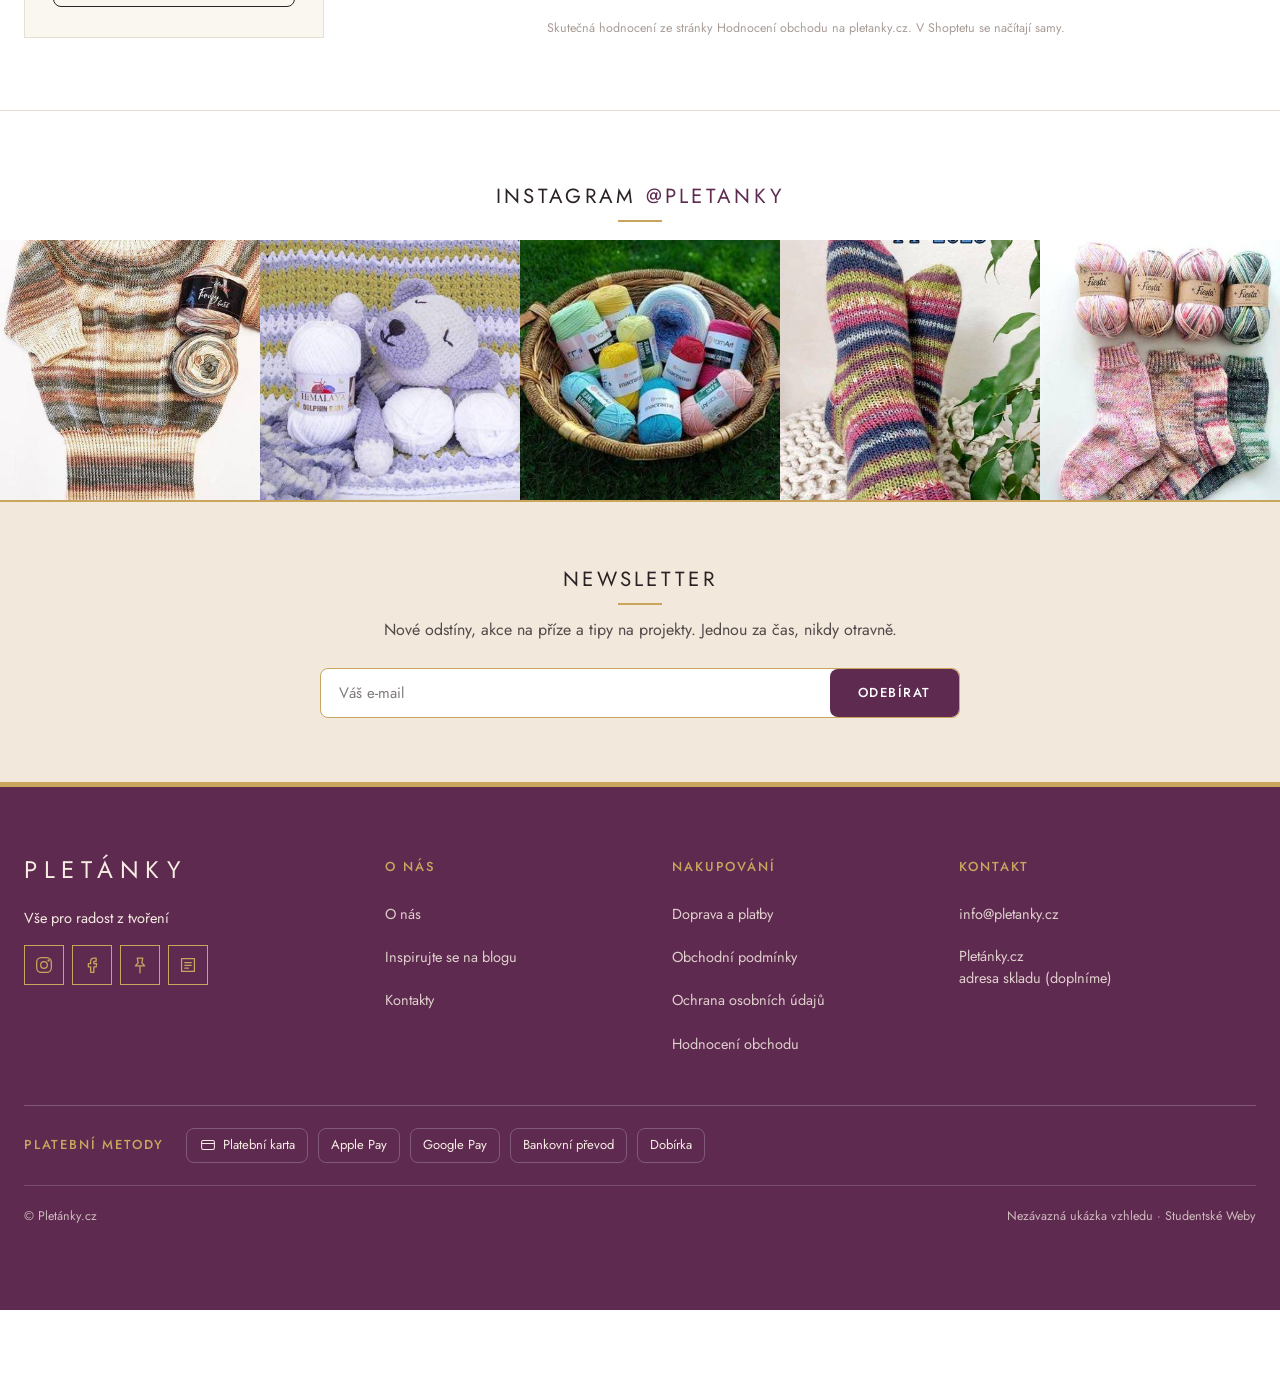
==== commit 8893ce20: "Pletánky.cz v6: zlaté detaily, světlý newsletter, miniatury v menu, nová patička, slogan" ====
--- a/index.html
+++ b/index.html
@@ -13,7 +13,7 @@
 <link rel="preconnect" href="https://fonts.googleapis.com">
 <link rel="preconnect" href="https://fonts.gstatic.com" crossorigin>
 <link href="https://fonts.googleapis.com/css2?family=Jost:wght@300;400;500;600&display=swap&subset=latin-ext" rel="stylesheet">
-<link rel="stylesheet" href="style.css?v=5d343b85">
+<link rel="stylesheet" href="style.css?v=b2d235be">
 <script src="main.js?v=becf53c6" defer></script>
 </head>
 <body class="">
@@ -46,42 +46,42 @@
   <nav class="nav" aria-label="Kategorie">
     <ul class="wrap nav__ul"><li class="nav__li has-mega"><a class="nav__a" href="kategorie.html">Příze na pletení<svg class="ico ico--xs" viewBox="0 0 24 24" aria-hidden="true"><path d="m6 9 6 6 6-6"/></svg></a><div class="mega" role="region" aria-label="Příze na pletení">
   <div class="mega__in wrap">
-    <div class="mega__main"><p class="mega__h">Podle složení</p><div class="mega__tiles"><a class="mega__t" href="kategorie.html"><span class="mega__ti"><img src="img/p/prize-drops-brushed-alpaca-silk-44-svestka.jpg" alt="" loading="lazy"></span><span>Alpaka</span></a><a class="mega__t" href="kategorie.html"><span class="mega__ti"><img src="img/p/prize-drops-andes-uni-colour-0100-smetanova.jpg" alt="" loading="lazy"></span><span>Merino a vlna</span></a><a class="mega__t" href="kategorie.html"><span class="mega__ti"><img src="img/photo/moher.jpg" alt="" loading="lazy"></span><span>Moherové příze</span></a><a class="mega__t" href="kategorie.html"><span class="mega__ti"><img src="img/p/prize-drops-flora-uni-colour-37-ranni-opar.jpg" alt="" loading="lazy"></span><span>Bavlna</span></a><a class="mega__t" href="kategorie.html"><span class="mega__ti"><img src="img/photo/ruzova-klubka.jpg" alt="" loading="lazy"></span><span>Akryl a směsi</span></a></div></div>
+    <div class="mega__main"><p class="mega__h">Podle složení</p><div class="mega__tiles"><a class="mega__t" href="kategorie.html"><span class="mega__ti"><img src="img/p/prize-drops-brushed-alpaca-silk-44-svestka.jpg" alt="" loading="lazy"></span><span class="mega__l">Alpaka</span></a><a class="mega__t" href="kategorie.html"><span class="mega__ti"><img src="img/p/prize-drops-andes-uni-colour-0100-smetanova.jpg" alt="" loading="lazy"></span><span class="mega__l">Merino a vlna</span></a><a class="mega__t" href="kategorie.html"><span class="mega__ti"><img src="img/photo/moher.jpg" alt="" loading="lazy"></span><span class="mega__l">Moherové příze</span></a><a class="mega__t" href="kategorie.html"><span class="mega__ti"><img src="img/p/prize-drops-flora-uni-colour-37-ranni-opar.jpg" alt="" loading="lazy"></span><span class="mega__l">Bavlna</span></a><a class="mega__t" href="kategorie.html"><span class="mega__ti"><img src="img/photo/ruzova-klubka.jpg" alt="" loading="lazy"></span><span class="mega__l">Akryl a směsi</span></a></div></div>
     <div class="mega__col"><p class="mega__h">Podle síly příze</p><a href="kategorie.html">A jemné</a><a href="kategorie.html">B slabší</a><a href="kategorie.html">C střední</a><a href="kategorie.html">D silnější</a><a href="kategorie.html">E silné</a><a href="kategorie.html">F velmi silné</a></div>
   </div>
 </div></li><li class="nav__li has-mega"><a class="nav__a" href="kategorie.html">Háčkovací příze<svg class="ico ico--xs" viewBox="0 0 24 24" aria-hidden="true"><path d="m6 9 6 6 6-6"/></svg></a><div class="mega" role="region" aria-label="Háčkovací příze">
   <div class="mega__in wrap">
-    <div class="mega__main"><p class="mega__h">Druhy</p><div class="mega__tiles"><a class="mega__t" href="kategorie.html"><span class="mega__ti"><img src="img/photo/kordonet.jpg" alt="" loading="lazy"></span><span>Kordonety</span></a><a class="mega__t" href="kategorie.html"><span class="mega__ti"><img src="img/p/prize-moonlight-8220-hneda.jpg" alt="" loading="lazy"></span><span>Moonlight</span></a><a class="mega__t" href="kategorie.html"><span class="mega__ti"><img src="img/p/prize-dolphin-baby-80310-tmavy-cyklamen.jpg" alt="" loading="lazy"></span><span>Bavlna na háčkování</span></a><a class="mega__t" href="kategorie.html"><span class="mega__ti"><img src="img/v2/proj-amigurumi.jpg" alt="" loading="lazy"></span><span>Na amigurumi</span></a></div></div>
+    <div class="mega__main"><p class="mega__h">Druhy</p><div class="mega__tiles"><a class="mega__t" href="kategorie.html"><span class="mega__ti"><img src="img/photo/kordonet.jpg" alt="" loading="lazy"></span><span class="mega__l">Kordonety</span></a><a class="mega__t" href="kategorie.html"><span class="mega__ti"><img src="img/p/prize-moonlight-8220-hneda.jpg" alt="" loading="lazy"></span><span class="mega__l">Moonlight</span></a><a class="mega__t" href="kategorie.html"><span class="mega__ti"><img src="img/p/prize-dolphin-baby-80310-tmavy-cyklamen.jpg" alt="" loading="lazy"></span><span class="mega__l">Bavlna na háčkování</span></a><a class="mega__t" href="kategorie.html"><span class="mega__ti"><img src="img/v2/proj-amigurumi.jpg" alt="" loading="lazy"></span><span class="mega__l">Na amigurumi</span></a></div></div>
     
   </div>
 </div></li><li class="nav__li has-mega"><a class="nav__a" href="kategorie.html">Špagáty a macramé<svg class="ico ico--xs" viewBox="0 0 24 24" aria-hidden="true"><path d="m6 9 6 6 6-6"/></svg></a><div class="mega" role="region" aria-label="Špagáty a macramé">
   <div class="mega__in wrap">
-    <div class="mega__main"><p class="mega__h">Druhy</p><div class="mega__tiles"><a class="mega__t" href="kategorie.html"><span class="mega__ti"><img src="img/photo/macrame-snura.jpg" alt="" loading="lazy"></span><span>Šňůry a cordy</span></a><a class="mega__t" href="kategorie.html"><span class="mega__ti"><img src="img/p/twisted-macrame-755-zelena.jpg" alt="" loading="lazy"></span><span>Twisted macramé</span></a><a class="mega__t" href="kategorie.html"><span class="mega__ti"><img src="img/p/prize-macrame-cotton-spectrum-1327-bezova-kastanova-tmavy-ty.jpg" alt="" loading="lazy"></span><span>Macramé bavlna</span></a></div></div>
+    <div class="mega__main"><p class="mega__h">Druhy</p><div class="mega__tiles"><a class="mega__t" href="kategorie.html"><span class="mega__ti"><img src="img/photo/macrame-snura.jpg" alt="" loading="lazy"></span><span class="mega__l">Šňůry a cordy</span></a><a class="mega__t" href="kategorie.html"><span class="mega__ti"><img src="img/p/twisted-macrame-755-zelena.jpg" alt="" loading="lazy"></span><span class="mega__l">Twisted macramé</span></a><a class="mega__t" href="kategorie.html"><span class="mega__ti"><img src="img/p/prize-macrame-cotton-spectrum-1327-bezova-kastanova-tmavy-ty.jpg" alt="" loading="lazy"></span><span class="mega__l">Macramé bavlna</span></a></div></div>
     
   </div>
 </div></li><li class="nav__li has-mega"><a class="nav__a" href="kategorie.html">Pomůcky<svg class="ico ico--xs" viewBox="0 0 24 24" aria-hidden="true"><path d="m6 9 6 6 6-6"/></svg></a><div class="mega" role="region" aria-label="Pomůcky">
   <div class="mega__in wrap">
-    <div class="mega__main"><p class="mega__h">Druhy</p><div class="mega__tiles"><a class="mega__t" href="kategorie.html"><span class="mega__ti"><img src="img/photo/jehlice.jpg" alt="" loading="lazy"></span><span>Jehlice</span></a><a class="mega__t" href="kategorie.html"><span class="mega__ti"><img src="img/p/hacek-drops-pro-circus-4-13-cm.jpg" alt="" loading="lazy"></span><span>Háčky</span></a><a class="mega__t" href="kategorie.html"><span class="mega__ti"><img src="img/p/znacky-na-ocka-drops-stitch-markers-30ks.jpg" alt="" loading="lazy"></span><span>Značky na očka</span></a><a class="mega__t" href="kategorie.html"><span class="mega__ti"><img src="img/p/drops-pro-classic-interchangeable-circular-needles-set-3-5-8.jpg" alt="" loading="lazy"></span><span>Sady jehlic</span></a></div></div>
+    <div class="mega__main"><p class="mega__h">Druhy</p><div class="mega__tiles"><a class="mega__t" href="kategorie.html"><span class="mega__ti"><img src="img/photo/jehlice.jpg" alt="" loading="lazy"></span><span class="mega__l">Jehlice</span></a><a class="mega__t" href="kategorie.html"><span class="mega__ti"><img src="img/p/hacek-drops-pro-circus-4-13-cm.jpg" alt="" loading="lazy"></span><span class="mega__l">Háčky</span></a><a class="mega__t" href="kategorie.html"><span class="mega__ti"><img src="img/p/znacky-na-ocka-drops-stitch-markers-30ks.jpg" alt="" loading="lazy"></span><span class="mega__l">Značky na očka</span></a><a class="mega__t" href="kategorie.html"><span class="mega__ti"><img src="img/p/drops-pro-classic-interchangeable-circular-needles-set-3-5-8.jpg" alt="" loading="lazy"></span><span class="mega__l">Sady jehlic</span></a></div></div>
     
   </div>
 </div></li><li class="nav__li has-mega"><a class="nav__a" href="kategorie.html">Korálky<svg class="ico ico--xs" viewBox="0 0 24 24" aria-hidden="true"><path d="m6 9 6 6 6-6"/></svg></a><div class="mega" role="region" aria-label="Korálky">
   <div class="mega__in wrap">
-    <div class="mega__main"><p class="mega__h">Druhy</p><div class="mega__tiles"><a class="mega__t" href="kategorie.html"><span class="mega__ti"><img src="img/photo/koralky.jpg" alt="" loading="lazy"></span><span>Ohňovky</span></a><a class="mega__t" href="kategorie.html"><span class="mega__ti"><img src="img/photo/koralky.jpg" alt="" loading="lazy"></span><span>Mačkané</span></a><a class="mega__t" href="kategorie.html"><span class="mega__ti"><img src="img/photo/koralky.jpg" alt="" loading="lazy"></span><span>Dřevěné</span></a></div></div>
+    <div class="mega__main"><p class="mega__h">Druhy</p><div class="mega__tiles"><a class="mega__t" href="kategorie.html"><span class="mega__ti"><img src="img/photo/koralky.jpg" alt="" loading="lazy"></span><span class="mega__l">Ohňovky</span></a><a class="mega__t" href="kategorie.html"><span class="mega__ti"><img src="img/photo/koralky.jpg" alt="" loading="lazy"></span><span class="mega__l">Mačkané</span></a><a class="mega__t" href="kategorie.html"><span class="mega__ti"><img src="img/photo/koralky.jpg" alt="" loading="lazy"></span><span class="mega__l">Dřevěné</span></a></div></div>
     
   </div>
 </div></li><li class="nav__li has-mega"><a class="nav__a" href="kategorie.html">Kameny a minerály<svg class="ico ico--xs" viewBox="0 0 24 24" aria-hidden="true"><path d="m6 9 6 6 6-6"/></svg></a><div class="mega" role="region" aria-label="Kameny a minerály">
   <div class="mega__in wrap">
-    <div class="mega__main"><p class="mega__h">Druhy</p><div class="mega__tiles"><a class="mega__t" href="kategorie.html"><span class="mega__ti"><img src="img/p/ametyst-kulicka-fazetovana-6mm.jpg" alt="" loading="lazy"></span><span>Ametyst</span></a><a class="mega__t" href="kategorie.html"><span class="mega__ti"><img src="img/photo/kameny.jpg" alt="" loading="lazy"></span><span>Achát</span></a><a class="mega__t" href="kategorie.html"><span class="mega__ti"><img src="img/photo/kameny.jpg" alt="" loading="lazy"></span><span>Všechny kameny</span></a></div></div>
+    <div class="mega__main"><p class="mega__h">Druhy</p><div class="mega__tiles"><a class="mega__t" href="kategorie.html"><span class="mega__ti"><img src="img/p/ametyst-kulicka-fazetovana-6mm.jpg" alt="" loading="lazy"></span><span class="mega__l">Ametyst</span></a><a class="mega__t" href="kategorie.html"><span class="mega__ti"><img src="img/photo/kameny.jpg" alt="" loading="lazy"></span><span class="mega__l">Achát</span></a><a class="mega__t" href="kategorie.html"><span class="mega__ti"><img src="img/photo/kameny.jpg" alt="" loading="lazy"></span><span class="mega__l">Všechny kameny</span></a></div></div>
     
   </div>
 </div></li><li class="nav__li has-mega"><a class="nav__a" href="kategorie.html">Bižuterní komponenty<svg class="ico ico--xs" viewBox="0 0 24 24" aria-hidden="true"><path d="m6 9 6 6 6-6"/></svg></a><div class="mega" role="region" aria-label="Bižuterní komponenty">
   <div class="mega__in wrap">
-    <div class="mega__main"><p class="mega__h">Druhy</p><div class="mega__tiles"><a class="mega__t" href="kategorie.html"><span class="mega__ti"><img src="img/photo/komponenty.jpg" alt="" loading="lazy"></span><span>Kaplíky</span></a><a class="mega__t" href="kategorie.html"><span class="mega__ti"><img src="img/photo/komponenty.jpg" alt="" loading="lazy"></span><span>Kaloty</span></a><a class="mega__t" href="kategorie.html"><span class="mega__ti"><img src="img/photo/komponenty.jpg" alt="" loading="lazy"></span><span>Zapínání</span></a></div></div>
+    <div class="mega__main"><p class="mega__h">Druhy</p><div class="mega__tiles"><a class="mega__t" href="kategorie.html"><span class="mega__ti"><img src="img/photo/komponenty.jpg" alt="" loading="lazy"></span><span class="mega__l">Kaplíky</span></a><a class="mega__t" href="kategorie.html"><span class="mega__ti"><img src="img/photo/komponenty.jpg" alt="" loading="lazy"></span><span class="mega__l">Kaloty</span></a><a class="mega__t" href="kategorie.html"><span class="mega__ti"><img src="img/photo/komponenty.jpg" alt="" loading="lazy"></span><span class="mega__l">Zapínání</span></a></div></div>
     
   </div>
 </div></li><li class="nav__li has-mega"><a class="nav__a" href="kategorie.html">Značky<svg class="ico ico--xs" viewBox="0 0 24 24" aria-hidden="true"><path d="m6 9 6 6 6-6"/></svg></a><div class="mega" role="region" aria-label="Značky">
   <div class="mega__in wrap">
-    <div class="mega__main"><p class="mega__h">Značky</p><div class="mega__tiles"><a class="mega__t" href="kategorie.html"><span class="mega__ti"><img src="img/p/prize-drops-brushed-alpaca-silk-23-bordo.jpg" alt="" loading="lazy"></span><span>DROPS</span></a><a class="mega__t" href="kategorie.html"><span class="mega__ti"><img src="img/p/alize-puffy-310-bezova.jpg" alt="" loading="lazy"></span><span>Alize</span></a><a class="mega__t" href="kategorie.html"><span class="mega__ti"><img src="img/p/prize-dolphin-baby-80310-tmavy-cyklamen.jpg" alt="" loading="lazy"></span><span>YarnArt</span></a><a class="mega__t" href="kategorie.html"><span class="mega__ti"><img src="img/photo/ruzova-klubka.jpg" alt="" loading="lazy"></span><span>Himalaya</span></a><a class="mega__t" href="kategorie.html"><span class="mega__ti"><img src="img/photo/klubko.jpg" alt="" loading="lazy"></span><span>Pletánky</span></a></div></div>
+    <div class="mega__main"><p class="mega__h">Značky</p><div class="mega__tiles"><a class="mega__t" href="kategorie.html"><span class="mega__ti"><img src="img/p/prize-drops-brushed-alpaca-silk-23-bordo.jpg" alt="" loading="lazy"></span><span class="mega__l">DROPS</span></a><a class="mega__t" href="kategorie.html"><span class="mega__ti"><img src="img/p/alize-puffy-310-bezova.jpg" alt="" loading="lazy"></span><span class="mega__l">Alize</span></a><a class="mega__t" href="kategorie.html"><span class="mega__ti"><img src="img/p/prize-dolphin-baby-80310-tmavy-cyklamen.jpg" alt="" loading="lazy"></span><span class="mega__l">YarnArt</span></a><a class="mega__t" href="kategorie.html"><span class="mega__ti"><img src="img/photo/ruzova-klubka.jpg" alt="" loading="lazy"></span><span class="mega__l">Himalaya</span></a><a class="mega__t" href="kategorie.html"><span class="mega__ti"><img src="img/photo/klubko.jpg" alt="" loading="lazy"></span><span class="mega__l">Pletánky</span></a></div></div>
     <div class="mega__col"><p class="mega__h">DROPS příze</p><a href="kategorie.html">Brushed Alpaca Silk</a><a href="kategorie.html">Sky</a><a href="kategorie.html">Melody</a><a href="kategorie.html">Air</a><a href="kategorie.html">Flora</a><a href="kategorie.html">Soft Tweed</a><a href="kategorie.html">Nepal</a><a href="kategorie.html">Alpaca</a><a href="kategorie.html">Andes</a></div>
   </div>
 </div></li><li class="nav__li"><a class="nav__a nav__a--akce" href="kategorie.html">Akce</a></li></ul>
@@ -93,7 +93,7 @@
   <picture><source media="(max-width:760px)" srcset="img/v2/hero-m.jpg"><img class="banner__img" src="img/v2/hero.jpg" alt="Pletený svetr a šálek kávy" fetchpriority="high"></picture>
   <div class="wrap banner__in">
     <div class="banner__box">
-      <h1 class="h1">Každý projekt začíná jedním klubkem</h1>
+      <h1 class="h1">Vše pro radost z&nbsp;tvoření</h1>
       <p>Příze DROPS, Alize a YarnArt, šňůry na macramé, korálky a kameny. Vyberte si barvu, která Vám udělá radost.</p>
       <a class="motm-mini" href="produkt.html"><img src="img/p/svestka-velka.jpg" alt=""><span><small>Odstín měsíce</small><b>DROPS Brushed Alpaca Silk 44 – švestka</b></span></a>
       <div class="banner__cta">
@@ -215,25 +215,12 @@
   </div>
 </section>
 
-<section class="sec">
+<section class="sec sec--alt">
   <div class="wrap">
     <div class="sh"><h2 class="h2">Krása podzimu</h2></div>
-    <p class="sec__lead">Téma měsíce: tipy a doporučené produkty k nákupu.</p>
-    <div class="pgrid"><article class="pc">
-  <div class="pc__box">
-    <a class="pc__img" href="produkt.html">
-      <span class="pc__flags"></span>
-      <img src="img/p/ametyst-kulicka-fazetovana-6mm.jpg" alt="Ametyst, kulička fazetovaná 6mm" loading="lazy" width="720" height="720">
-    </a>
-    <a class="pc__name" href="produkt.html">Ametyst, kulička fazetovaná 6mm</a>
-    <p class="pc__price"><b>4,50&nbsp;Kč</b></p>
-    <div class="pc__more">
-      <p class="pc__lead">Fazetovaná kulička z ametystu</p><dl class="pc__specs"><div><dt>Průměr</dt><dd>6 mm</dd></div></dl>
-      <p class="pc__av"><svg class="ico ico--xs" viewBox="0 0 24 24" aria-hidden="true"><path d="m5 12.5 4.5 4.5L19 7.5"/></svg> Skladem (&gt;100 ks)</p>
-      <button class="btn btn--cart btn--full" type="button" data-add data-name="Ametyst, kulička fazetovaná 6mm" data-price="4.5" data-img="img/p/ametyst-kulicka-fazetovana-6mm.jpg"><svg class="ico ico--sm" viewBox="0 0 24 24" aria-hidden="true"><path d="M5.5 8.5h13l-1 11.5h-11z"/><path d="M9 8.5V7a3 3 0 0 1 6 0v1.5"/></svg><span>Do košíku</span></button>
-    </div>
-  </div>
-</article><article class="pc">
+    <div class="edit">
+      <a class="edit__img" href="kategorie.html"><img src="img/v2/blog-taska.jpg" alt="Podzimní tvoření z příze" loading="lazy"><span><small>Téma měsíce</small>Podzim v teplých odstínech</span></a>
+      <div class="edit__grid"><article class="pc">
   <div class="pc__box">
     <a class="pc__img" href="produkt.html">
       <span class="pc__flags"></span>
@@ -275,7 +262,22 @@
       <button class="btn btn--cart btn--full" type="button" data-add data-name="Jehlice ponožkové 5 mm/20 cm DROPS Pro Romance (Birch)" data-price="152.0" data-img="img/p/jehlice-ponozkove-5-mm-20-cmdrops-pro-romance-birch.jpg"><svg class="ico ico--sm" viewBox="0 0 24 24" aria-hidden="true"><path d="M5.5 8.5h13l-1 11.5h-11z"/><path d="M9 8.5V7a3 3 0 0 1 6 0v1.5"/></svg><span>Do košíku</span></button>
     </div>
   </div>
+</article><article class="pc">
+  <div class="pc__box">
+    <a class="pc__img" href="produkt.html">
+      <span class="pc__flags"></span>
+      <img src="img/p/prize-moonlight-8220-hneda.jpg" alt="Příze Moonlight 8220 - hnědá" loading="lazy" width="720" height="720">
+    </a>
+    <a class="pc__name" href="produkt.html">Příze Moonlight 8220 - hnědá</a>
+    <p class="pc__price"><b>79&nbsp;Kč</b></p>
+    <div class="pc__more">
+      <p class="pc__lead">Srovnatelná s přízí Kordonet 10</p><dl class="pc__specs"><div><dt>Složení</dt><dd>100 % bavlna</dd></div><div><dt>Váha / návin</dt><dd>100 g = 550 m</dd></div><div><dt>Háček</dt><dd>1,5–2,5 mm</dd></div></dl>
+      <p class="pc__av"><svg class="ico ico--xs" viewBox="0 0 24 24" aria-hidden="true"><path d="m5 12.5 4.5 4.5L19 7.5"/></svg> Skladem (8 ks)</p>
+      <button class="btn btn--cart btn--full" type="button" data-add data-name="Příze Moonlight 8220 - hnědá" data-price="79.0" data-img="img/p/prize-moonlight-8220-hneda.jpg"><svg class="ico ico--sm" viewBox="0 0 24 24" aria-hidden="true"><path d="M5.5 8.5h13l-1 11.5h-11z"/><path d="M9 8.5V7a3 3 0 0 1 6 0v1.5"/></svg><span>Do košíku</span></button>
+    </div>
+  </div>
 </article></div>
+    </div>
     <p class="sec__more"><a class="btn btn--line" href="kategorie.html">Všechny tipy</a></p>
   </div>
 </section>
@@ -406,13 +408,14 @@
   <div class="wrap ftr__grid">
     <div class="ftr__brand">
       <span class="logo__txt">Pletánky</span>
-      <p>Příze na pletení a háčkování, macramé šňůry, korálky a všechno pro tvoření.</p>
-      <p class="ftr__soc"><a href="#" aria-label="Instagram"><svg class="ico" viewBox="0 0 24 24" aria-hidden="true"><rect x="4" y="4" width="16" height="16" rx="5"/><circle cx="12" cy="12" r="3.6"/><circle cx="17" cy="7" r=".6"/></svg></a><a href="#" aria-label="Facebook"><svg class="ico" viewBox="0 0 24 24" aria-hidden="true"><path d="M14 8h2.5V4.5H14A3.5 3.5 0 0 0 10.5 8v2.5H8V14h2.5v6H14v-6h2.5l.5-3.5h-3V8.5c0-.3.2-.5.5-.5z"/></svg></a></p>
-    </div>
-    <div><p class="ftr__h">Sortiment</p><a href="kategorie.html">Příze na pletení</a><a href="kategorie.html">Háčkovací příze</a><a href="kategorie.html">Špagáty a macramé</a><a href="kategorie.html">Korálky a kameny</a><a href="kategorie.html">Dárkové poukazy</a></div>
+      <p>Vše pro radost z tvoření</p>
+      <p class="ftr__soc"><a href="#" aria-label="Instagram"><svg class="ico" viewBox="0 0 24 24" aria-hidden="true"><rect x="4" y="4" width="16" height="16" rx="5"/><circle cx="12" cy="12" r="3.6"/><circle cx="17" cy="7" r=".6"/></svg></a><a href="#" aria-label="Facebook"><svg class="ico" viewBox="0 0 24 24" aria-hidden="true"><path d="M14 8h2.5V4.5H14A3.5 3.5 0 0 0 10.5 8v2.5H8V14h2.5v6H14v-6h2.5l.5-3.5h-3V8.5c0-.3.2-.5.5-.5z"/></svg></a><a href="#" aria-label="Pinterest"><svg class="ico" viewBox="0 0 24 24" aria-hidden="true"><path d="M12 20.5v-7M9 4.5h6l-1 5 3 3.5H7l3-3.5z"/></svg></a><a href="#" aria-label="Blog"><svg class="ico" viewBox="0 0 24 24" aria-hidden="true"><path d="M5 5h14v14H5zM8.5 9.5h7M8.5 12.5h7M8.5 15.5h4"/></svg></a></p>
+    </div>
+    <div><p class="ftr__h">O nás</p><a href="#">O nás</a><a href="#">Inspirujte se na blogu</a><a href="#">Kontakty</a></div>
     <div><p class="ftr__h">Nakupování</p><a href="#">Doprava a platby</a><a href="#">Obchodní podmínky</a><a href="#">Ochrana osobních údajů</a><a href="#">Hodnocení obchodu</a></div>
-    <div><p class="ftr__h">Kontakt</p><a href="#">info@pletanky.cz</a><a href="#">Kontakty</a><a href="#">Blog a návody</a></div>
-  </div>
+    <div class="ftr__contact"><p class="ftr__h">Kontakt</p><a href="#">info@pletanky.cz</a><span>Pletánky.cz<br>adresa skladu (doplníme)</span></div>
+  </div>
+  <div class="wrap ftr__pay"><span class="ftr__h">Platební metody</span><ul><li><svg class="ico ico--sm" viewBox="0 0 24 24" aria-hidden="true"><rect x="3.5" y="6" width="17" height="12" rx="2"/><path d="M3.5 10h17"/></svg> Platební karta</li><li>Apple Pay</li><li>Google Pay</li><li>Bankovní převod</li><li>Dobírka</li></ul></div>
   <div class="wrap ftr__bottom"><span>© Pletánky.cz</span><span>Nezávazná ukázka vzhledu · Studentské Weby</span></div>
 </footer>
 <div class="drawer drawer--menu" data-menu aria-hidden="true">
@@ -436,18 +439,18 @@
 </div>
 <div class="toast" data-toast role="status" aria-live="polite"></div>
 <div class="demo" role="region" aria-label="Ovládání ukázky">
-  <span class="demo__l"><svg class="ico ico--sm" viewBox="0 0 24 24" aria-hidden="true"><path d="M12 4a8 8 0 1 0 0 16c1.2 0 1.8-.8 1.8-1.7 0-1.3-1-1.5-1-2.6 0-1 .8-1.7 1.8-1.7H17a3 3 0 0 0 3-3C20 7 16.4 4 12 4z"/><circle cx="8" cy="11" r="1"/><circle cx="10.5" cy="7.8" r="1"/><circle cx="14.5" cy="8" r="1"/></svg><span>Nezávazná ukázka, verze 5</span></span>
+  <span class="demo__l"><svg class="ico ico--sm" viewBox="0 0 24 24" aria-hidden="true"><path d="M12 4a8 8 0 1 0 0 16c1.2 0 1.8-.8 1.8-1.7 0-1.3-1-1.5-1-2.6 0-1 .8-1.7 1.8-1.7H17a3 3 0 0 0 3-3C20 7 16.4 4 12 4z"/><circle cx="8" cy="11" r="1"/><circle cx="10.5" cy="7.8" r="1"/><circle cx="14.5" cy="8" r="1"/></svg><span>Nezávazná ukázka, verze 6</span></span>
   <button type="button" class="demo__b" data-theme-set="d" aria-label="Fialová varianta"><i class="demo__sw demo__sw--d"></i><span>Fialová</span></button>
   <button type="button" class="demo__b" data-theme-set="e" aria-label="Červená varianta"><i class="demo__sw demo__sw--e"></i><span>Červená</span></button>
   <button type="button" class="demo__info" data-about-open aria-label="O ukázce"><svg class="ico ico--sm" viewBox="0 0 24 24" aria-hidden="true"><circle cx="12" cy="12" r="8.5"/><path d="M12 11v5.5M12 7.8v.4"/></svg><span>O ukázce</span></button>
 </div>
 <div class="drawer drawer--about" data-about aria-hidden="true">
   <div class="drawer__panel">
-    <div class="drawer__head"><b>Nezávazná ukázka, verze 5</b><button type="button" data-about-close aria-label="Zavřít"><svg class="ico" viewBox="0 0 24 24" aria-hidden="true"><path d="m6 6 12 12M18 6 6 18"/></svg></button></div>
+    <div class="drawer__head"><b>Nezávazná ukázka, verze 6</b><button type="button" data-about-close aria-label="Zavřít"><svg class="ico" viewBox="0 0 24 24" aria-hidden="true"><path d="m6 6 12 12M18 6 6 18"/></svg></button></div>
     <div class="about">
       <p>Upravená ukázka vzhledu e-shopu <b>Pletánky.cz</b> od Studentských Webů podle Vaší zpětné vazby.</p>
       <ul>
-        <li>Barvy: lišty i drobné detaily (tlačítka, akce, ceny) mají vždy stejný odstín. Dole je přepínač: fialová (odstín původních lišt) a červená (odstín dosavadních akcentů).</li>
+        <li>Barvy: lišty i drobné detaily (tlačítka, akce, ceny) mají vždy stejný odstín, zlaté detaily (linky, ikony, nadpisy) zůstávají zlaté. Newsletter je světlý, aby se odlišil od patičky. Všechny barvy a písma jsou v šabloně proměnné a dají se kdykoli přeladit. Dole je přepínač: fialová (odstín původních lišt) a červená (odstín dosavadních akcentů).</li>
         <li>Logo je vlevo, vyhledávání uprostřed. Oblíbené kategorie mají původní rozložení, rohy tlačítek a fotek jsou jemně zaoblené.</li>
         <li>Sekce „Krása podzimu“ je prostor pro téma měsíce a doporučené produkty, její název i výběr se dá měnit. Odstín měsíce je v banneru jako malý rámeček.</li>
         <li>Jedno písmo pro všechny nadpisy i názvy, u každé sekce jeden nadpis, jemně zaoblené rohy a sekce oddělené jemnou linkou.</li>
--- a/style.css
+++ b/style.css
@@ -602,3 +602,66 @@
   .logo{min-height:44px;justify-content:center}
   .cart__x,.drawer__head button{min-width:44px;min-height:44px}
 }
+
+/* ---------- verze 6: zlaté detaily, světlý newsletter, miniatury v menu, nová patička ---------- */
+[data-theme="d"],[data-theme="e"]{--gold:#c9a55e;--gold-d:#a67d38;--news-bg:#f2e9dc;--news-ink:#2b2226}
+[data-theme="d"] .news,[data-theme="e"] .news{color:var(--news-ink);border-top:2px solid var(--gold);border-bottom:2px solid var(--gold)}
+[data-theme="d"] .news .btn--cart,[data-theme="e"] .news .btn--cart{background:var(--accent);color:#fff}
+.news__form{background:#fff;border-color:var(--gold)}
+.news__form input::placeholder{opacity:.6}
+[data-theme="d"] .topbar,[data-theme="e"] .topbar{border-bottom:2px solid var(--gold)}
+[data-theme="d"] .ftr,[data-theme="e"] .ftr{border-top:3px solid var(--gold)}
+[data-theme="d"] .ftr__h,[data-theme="e"] .ftr__h{color:var(--gold)}
+[data-theme="d"] .ftr__soc a,[data-theme="e"] .ftr__soc a{border-color:var(--gold);color:var(--gold)}
+[data-theme="d"] .ftr__soc a:hover,[data-theme="e"] .ftr__soc a:hover{background:var(--gold);color:var(--accent)}
+[data-theme="d"] .h2::after,[data-theme="e"] .h2::after{content:"";display:block;width:44px;height:2px;background:var(--gold);margin-top:10px}
+[data-theme="d"] .sh .h2::after,[data-theme="e"] .sh .h2::after{margin-inline:auto}
+[data-theme="d"] .usp .ico,[data-theme="e"] .usp .ico{color:var(--gold-d)}
+[data-theme="d"] .mega,[data-theme="e"] .mega{border-top:2px solid var(--gold)}
+[data-theme="d"] .nav__a::after,[data-theme="e"] .nav__a::after{background:var(--gold);height:2px}
+[data-theme="d"] .ico--star,[data-theme="e"] .ico--star{color:var(--gold)}
+/* menu: miniatura vlevo od názvu */
+.mega__tiles{grid-template-columns:repeat(auto-fill,minmax(210px,1fr));gap:10px 22px}
+.mega__t{flex-direction:row;align-items:center;gap:14px;text-align:left;padding:4px 0}
+.mega__ti{flex:none;width:64px;height:64px;aspect-ratio:1/1;border-radius:var(--r)}
+.mega__l{font-size:16px}
+/* patička */
+.ftr__grid{grid-template-columns:1.3fr 1fr 1fr 1.2fr}
+.ftr__contact span{display:block;padding:4px 0;opacity:.85;line-height:1.5}
+.ftr__pay{display:flex;align-items:center;gap:22px;flex-wrap:wrap;margin-top:40px;padding-top:22px;border-top:1px solid var(--ftr-line)}
+.ftr__pay .ftr__h{margin:0}
+.ftr__pay ul{list-style:none;margin:0;padding:0;display:flex;gap:10px;flex-wrap:wrap}
+.ftr__pay li{display:inline-flex;align-items:center;gap:6px;border:1px solid var(--ftr-line);border-radius:var(--r);padding:6px 12px;font-size:13px}
+.ftr__bottom{margin-top:22px}
+@media (max-width:980px){.ftr__grid{grid-template-columns:1fr 1fr}}
+@media (max-width:760px){.ftr__grid{grid-template-columns:1fr}}
+.news .h2::after{margin-inline:auto}
+.banner__box p{color:#4f4448}
+.sec--alt{background:var(--alt)}
+.pc__name{display:block;padding-block:8px}
+.pc__img img{object-fit:cover}
+@media (max-width:760px){
+  .banner picture{height:200px}
+  .banner__in{margin-top:-24px}
+  .banner__box{padding:22px 20px}
+  .pc__name{padding-block:11px}
+}
+.edit{display:grid;grid-template-columns:1fr 1.7fr;gap:28px;align-items:stretch}
+.edit__img{position:relative;display:block;min-height:420px;border-radius:var(--r);overflow:hidden}
+.edit__img img{position:absolute;inset:0;width:100%;height:100%;object-fit:cover}
+.edit__img span{position:absolute;left:16px;right:16px;bottom:16px;background:var(--tile-box);padding:14px 18px;border-radius:var(--r);font-size:17px}
+.edit__img small{display:block;font-size:11px;letter-spacing:.16em;text-transform:uppercase;color:var(--mark);margin-bottom:3px}
+.edit__grid{display:grid;grid-template-columns:repeat(2,1fr);gap:20px}
+.ftr__grid div>a,.ftr__contact span{padding:10px 0}
+@media (max-width:980px){.edit{grid-template-columns:1fr}.edit__img{min-height:260px}}
+@media (max-width:560px){.edit__grid{grid-template-columns:1fr 1fr;gap:12px}.demo__b span{display:inline}.demo{justify-content:center}}
+.demo{left:auto;right:16px;transform:none}
+body{padding-bottom:64px}
+.demo__b,.demo__info{min-height:44px}
+@media (max-width:760px){.banner__img{object-position:78% 70%}.demo{right:8px;left:auto;justify-content:flex-end}}
+@media (max-width:760px){
+  .demo{right:8px;bottom:8px;padding:3px;gap:0}
+  .demo__b span{display:none}
+  .demo__b,.demo__info{width:44px;min-width:44px;padding:0;justify-content:center}
+  .demo__l{display:none}
+}
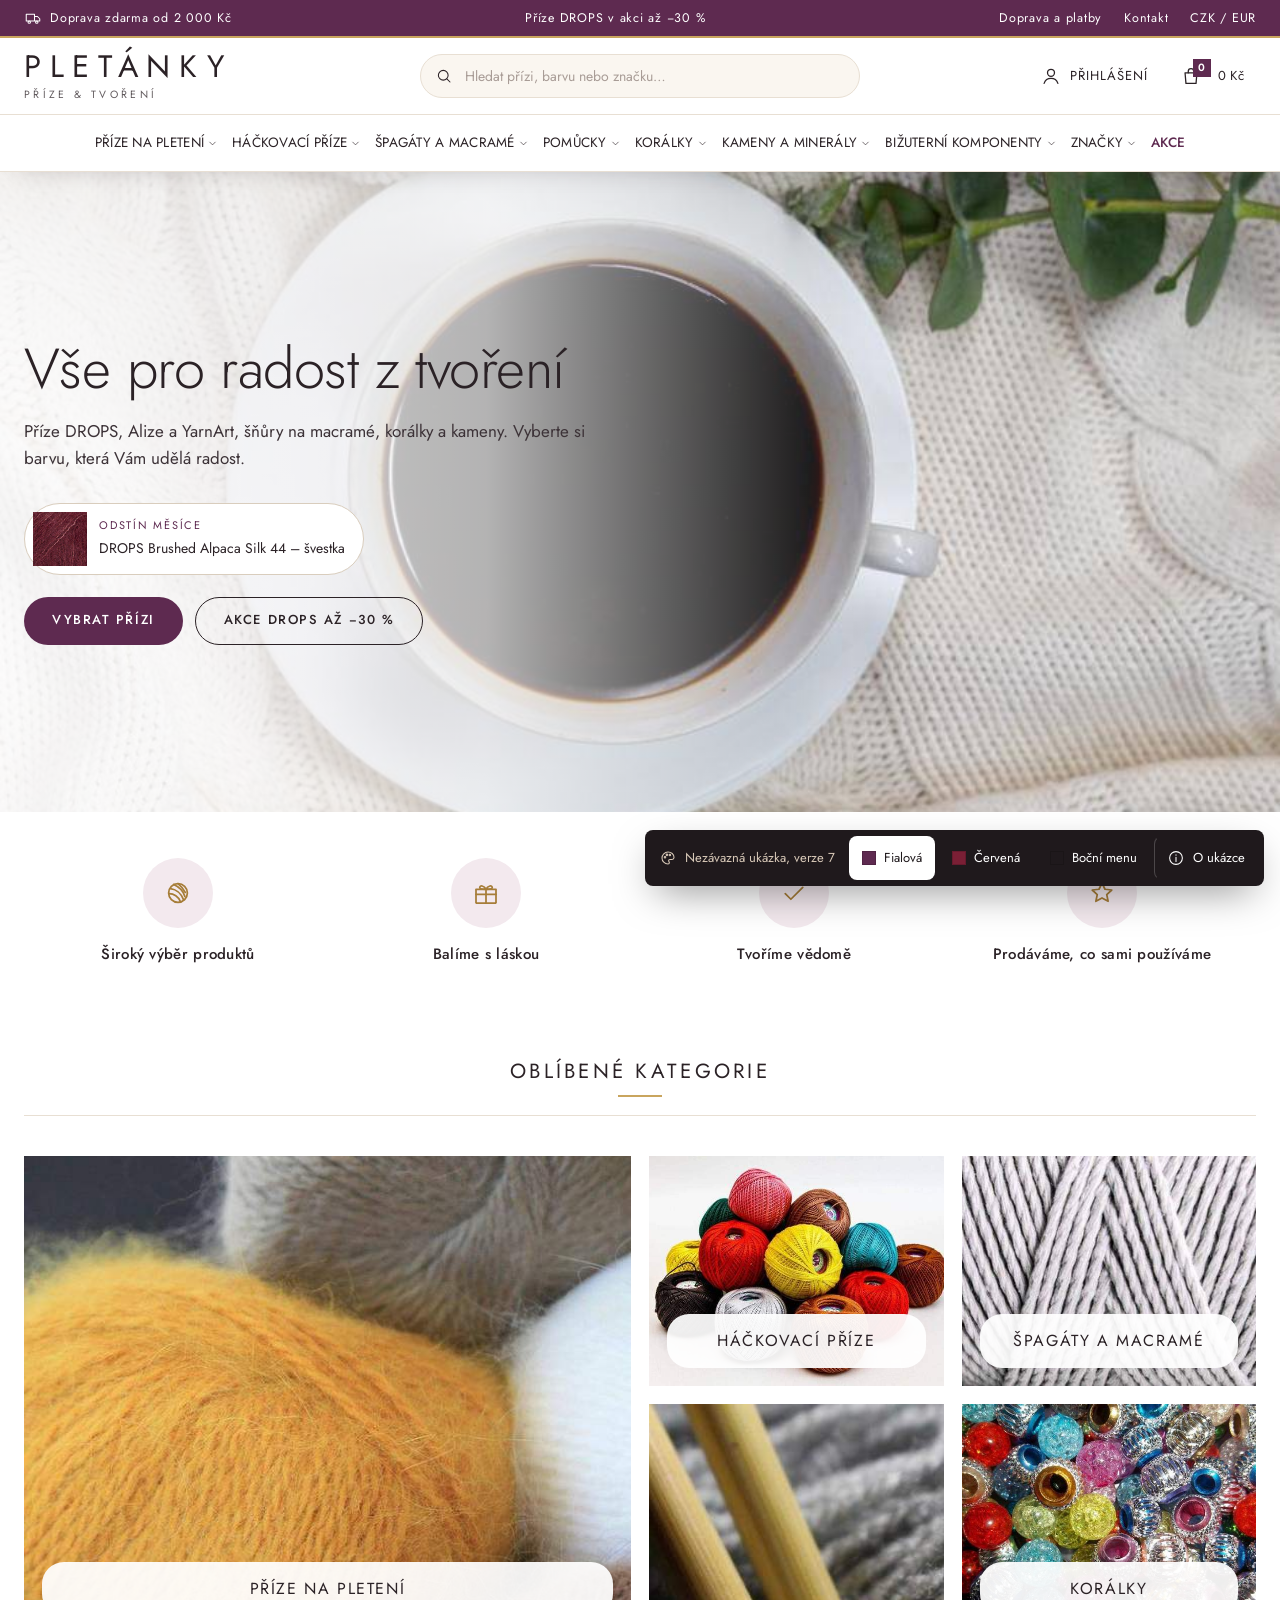
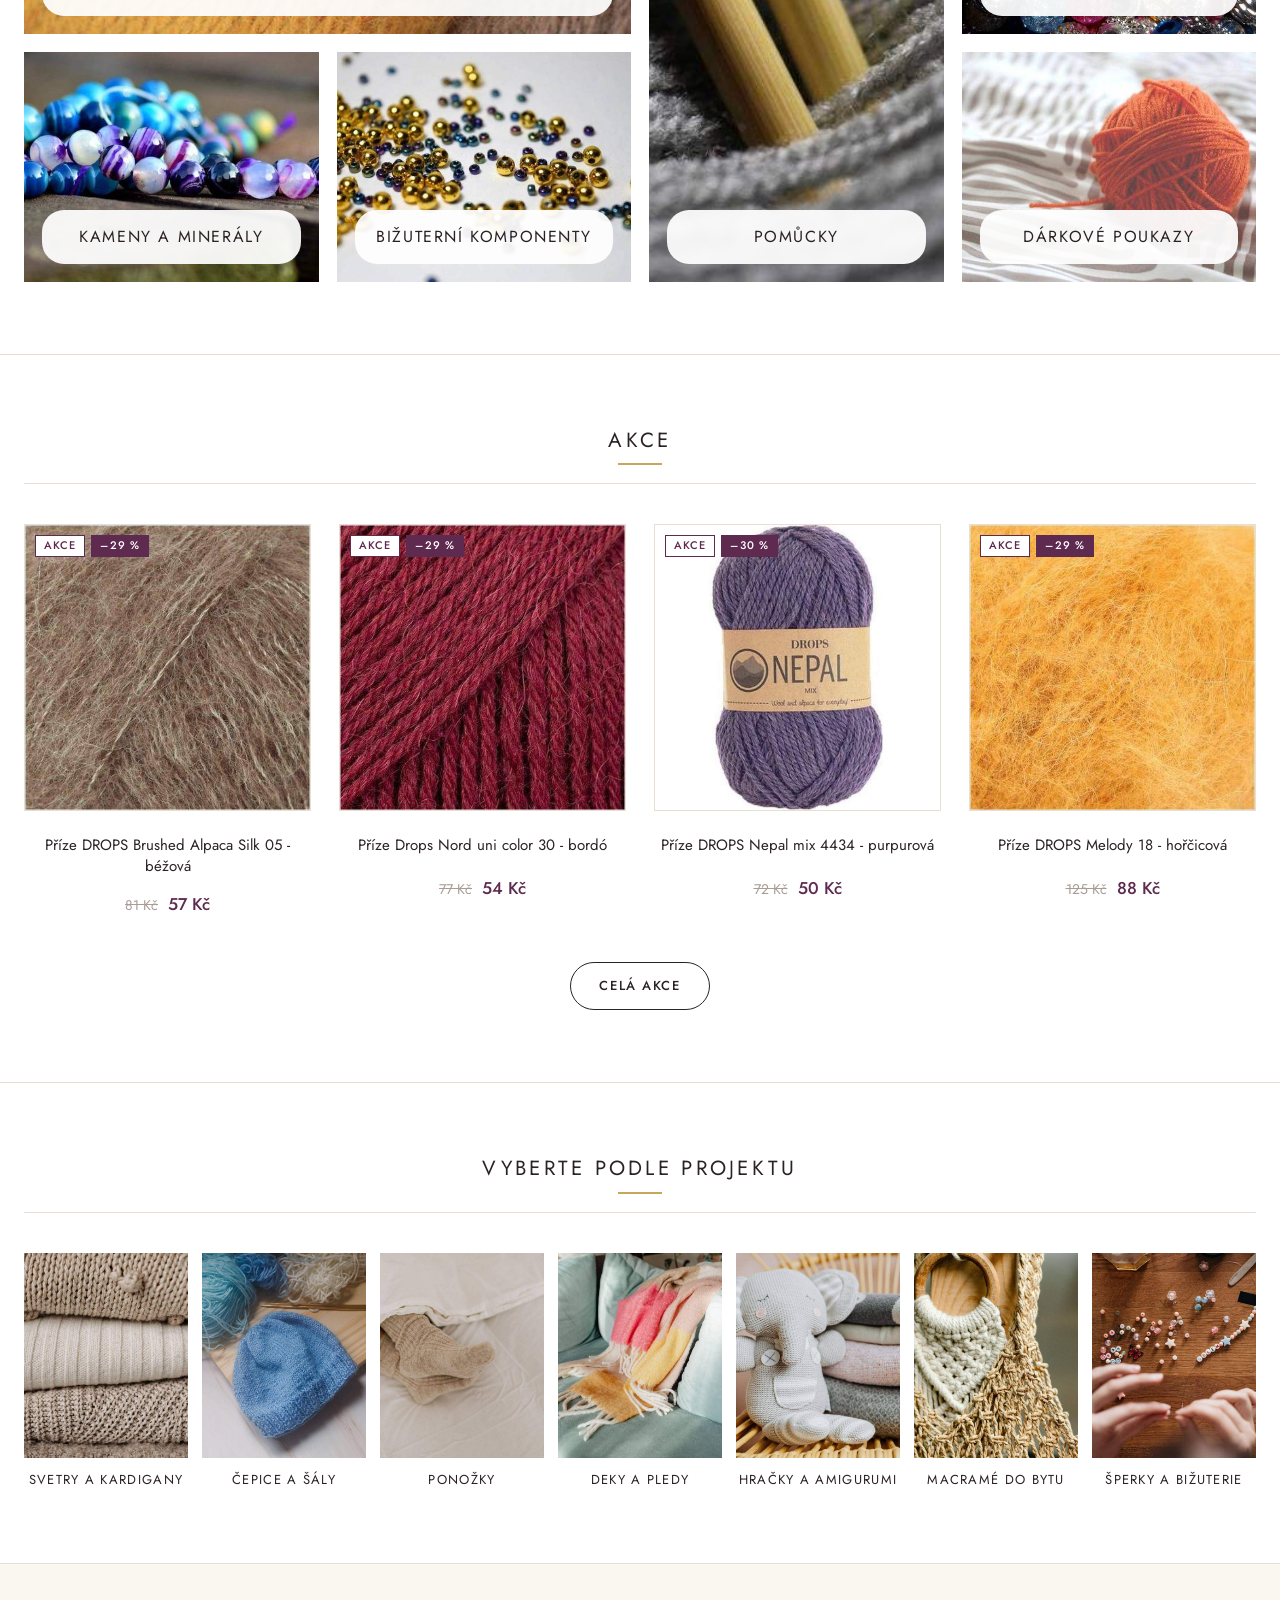
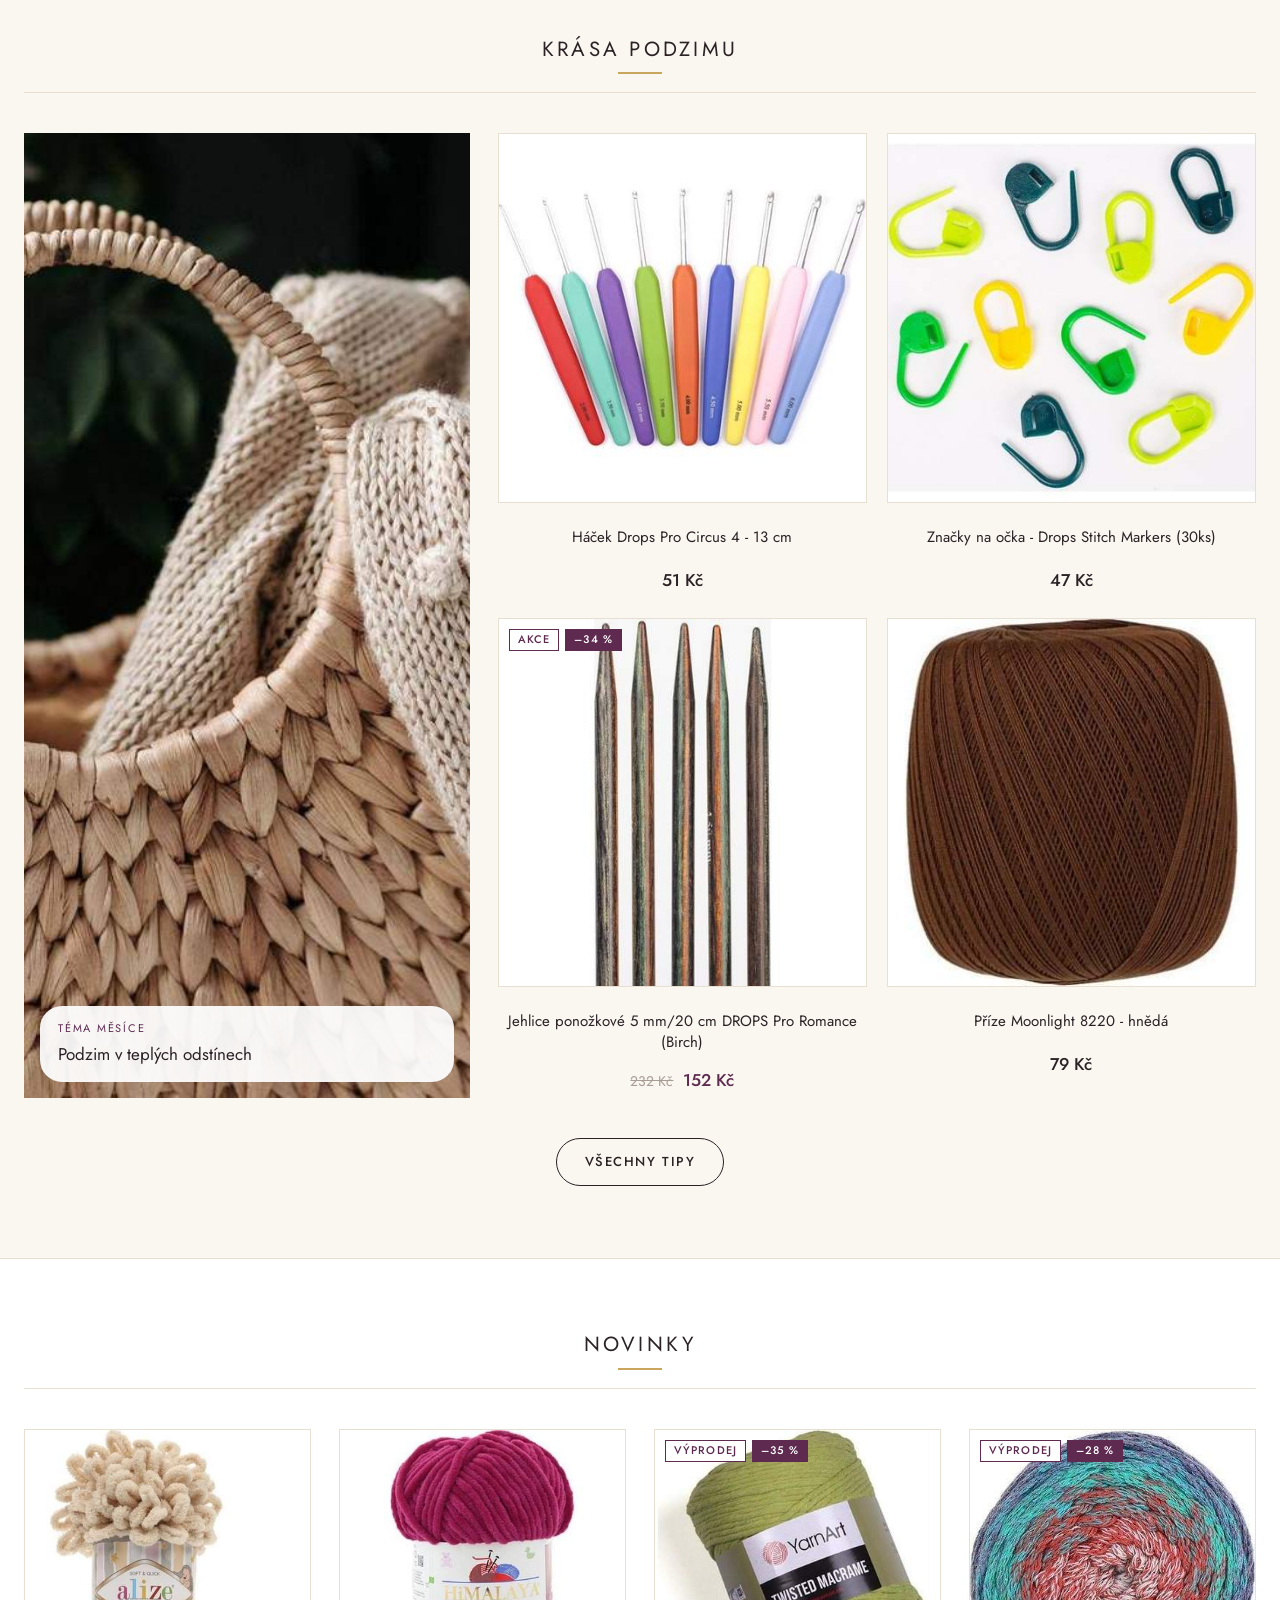
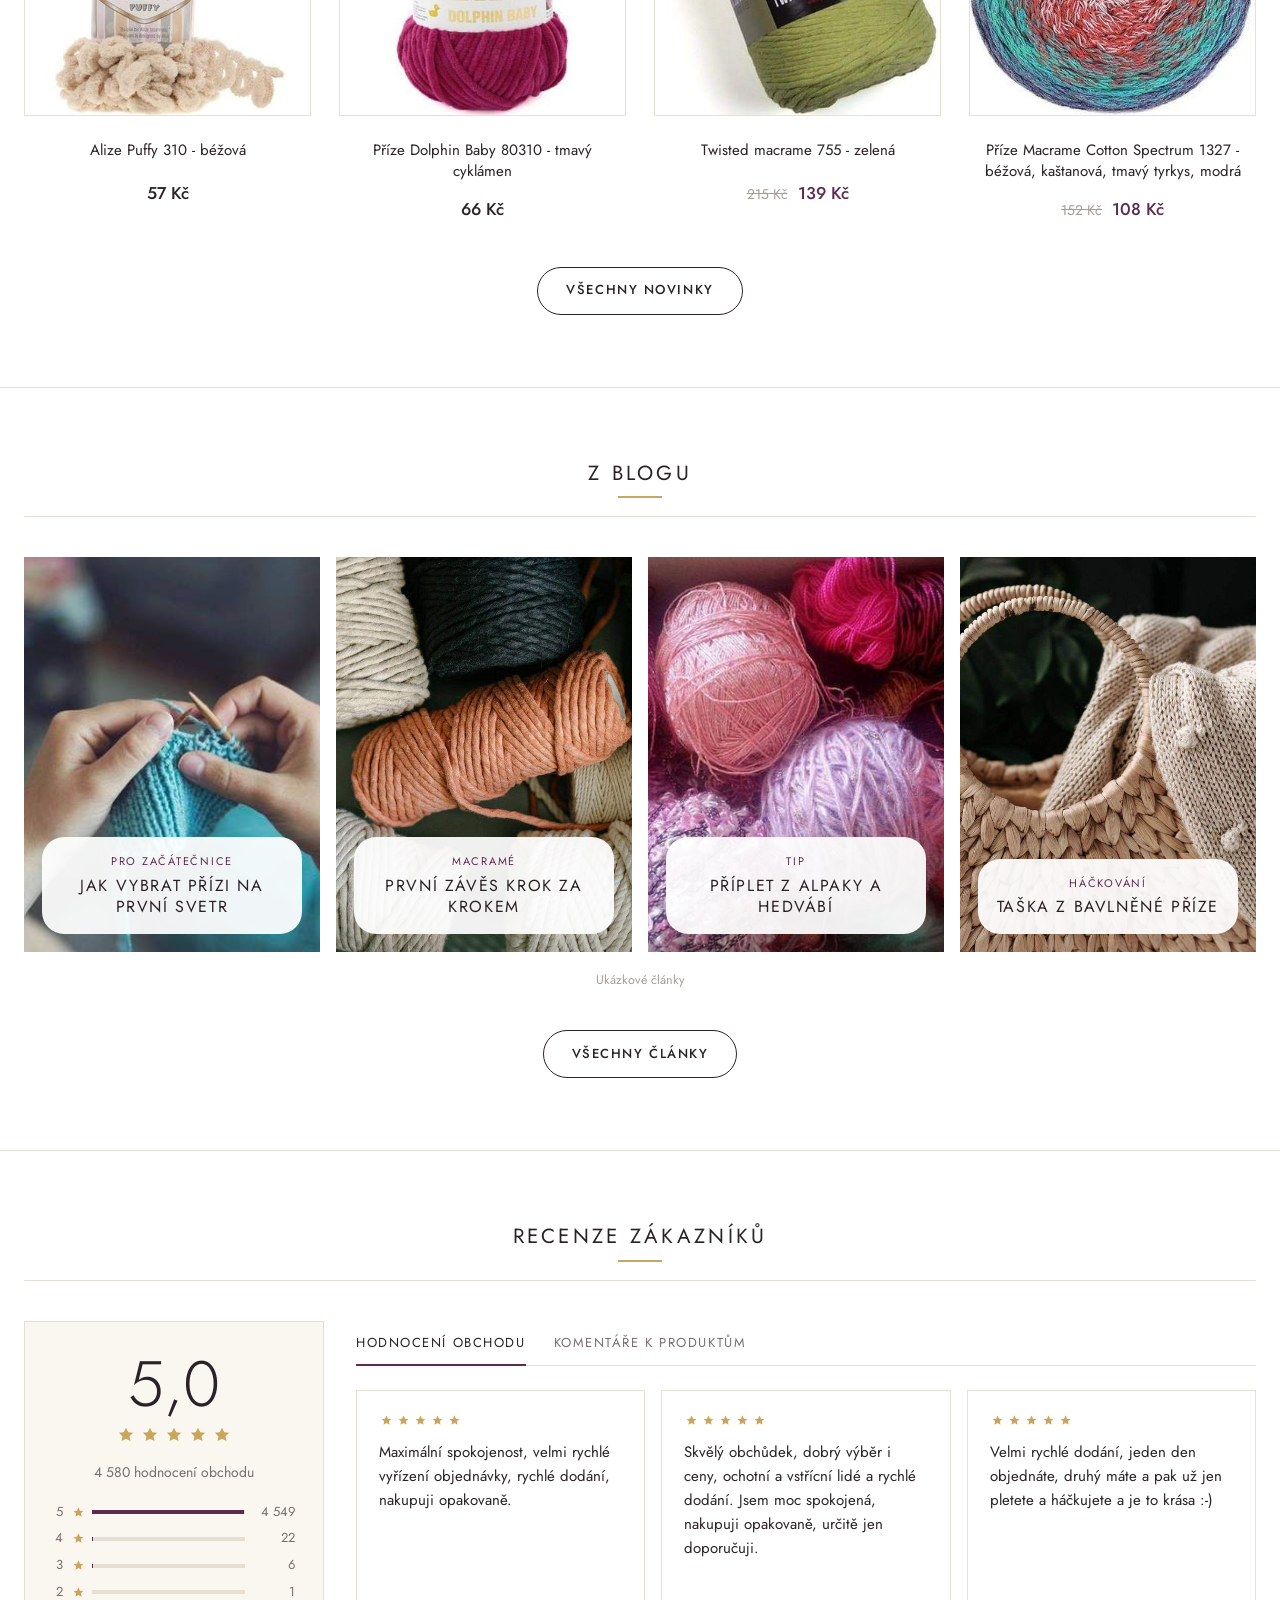
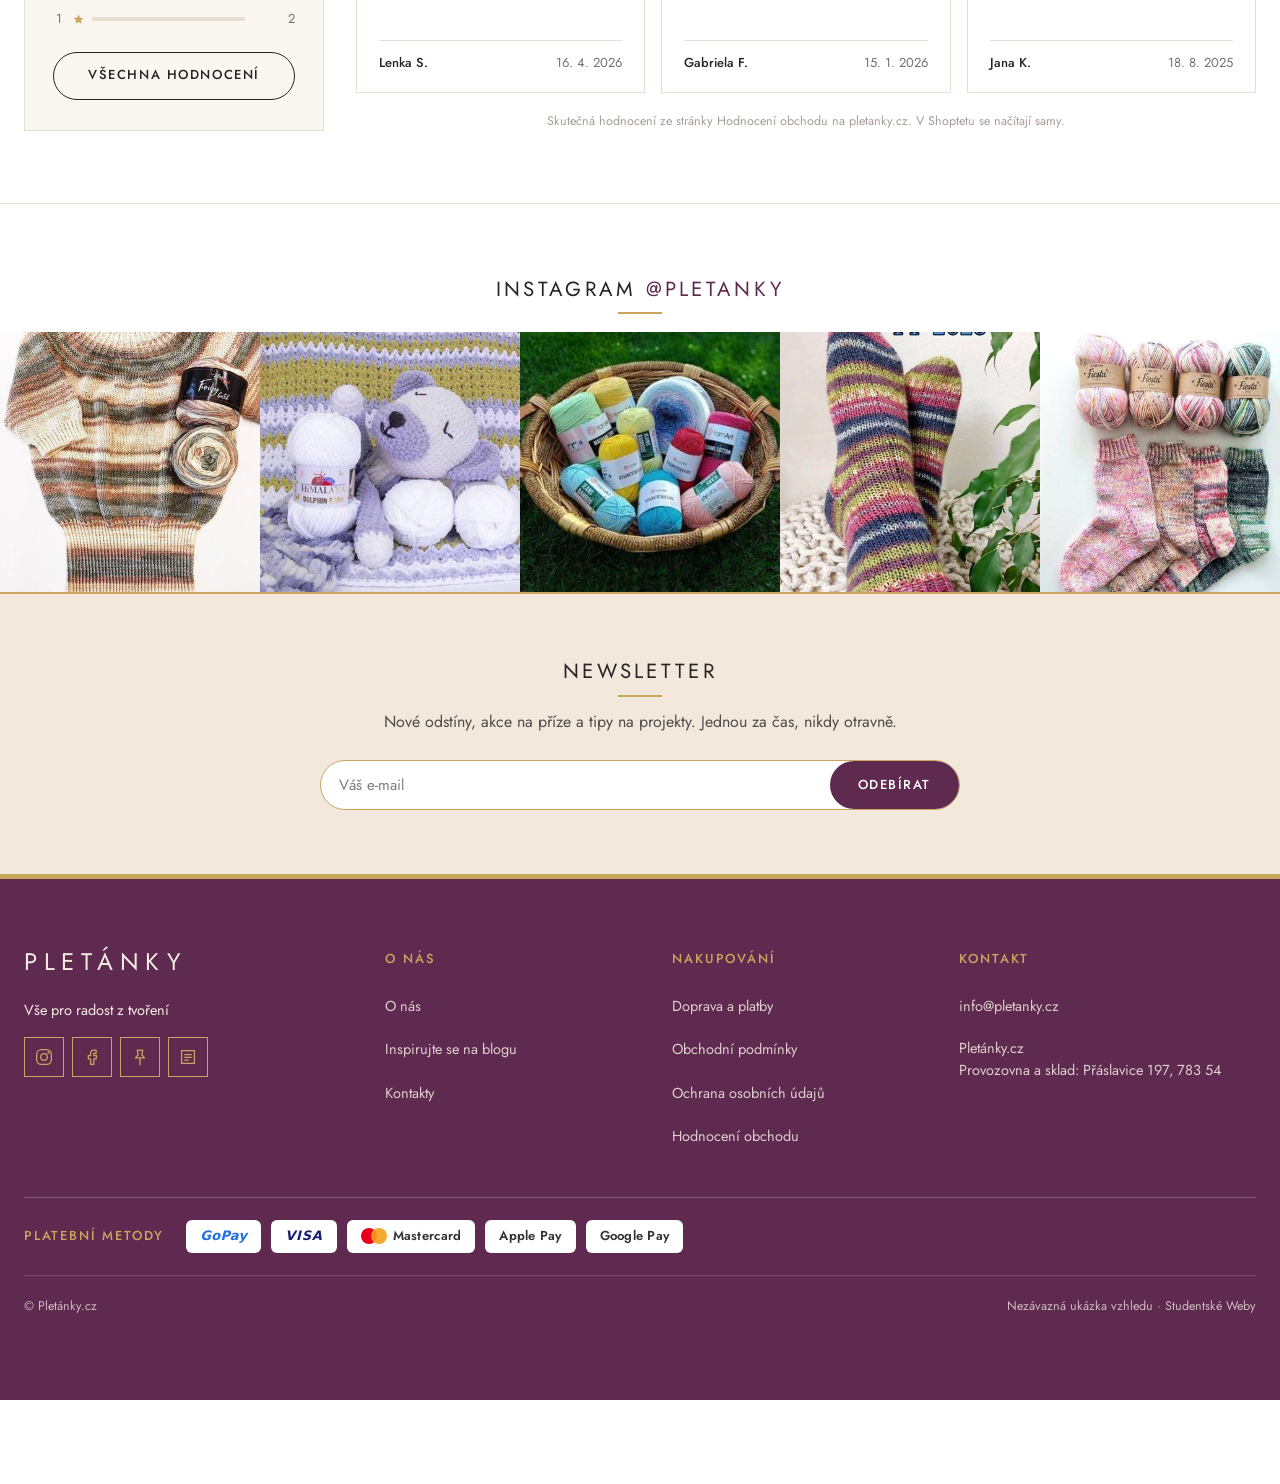
==== commit ddfd569a: "Pletánky.cz v7: banner a prohlášení à la Rubín, ostré obrázky + zaoblená tlačítka, boční menu, plate" ====
--- a/index.html
+++ b/index.html
@@ -13,8 +13,8 @@
 <link rel="preconnect" href="https://fonts.googleapis.com">
 <link rel="preconnect" href="https://fonts.gstatic.com" crossorigin>
 <link href="https://fonts.googleapis.com/css2?family=Jost:wght@300;400;500;600&display=swap&subset=latin-ext" rel="stylesheet">
-<link rel="stylesheet" href="style.css?v=b2d235be">
-<script src="main.js?v=becf53c6" defer></script>
+<link rel="stylesheet" href="style.css?v=14005e95">
+<script src="main.js?v=018f296c" defer></script>
 </head>
 <body class="">
 <a class="skip" href="#obsah">Přejít na obsah</a>
@@ -413,9 +413,9 @@
     </div>
     <div><p class="ftr__h">O nás</p><a href="#">O nás</a><a href="#">Inspirujte se na blogu</a><a href="#">Kontakty</a></div>
     <div><p class="ftr__h">Nakupování</p><a href="#">Doprava a platby</a><a href="#">Obchodní podmínky</a><a href="#">Ochrana osobních údajů</a><a href="#">Hodnocení obchodu</a></div>
-    <div class="ftr__contact"><p class="ftr__h">Kontakt</p><a href="#">info@pletanky.cz</a><span>Pletánky.cz<br>adresa skladu (doplníme)</span></div>
-  </div>
-  <div class="wrap ftr__pay"><span class="ftr__h">Platební metody</span><ul><li><svg class="ico ico--sm" viewBox="0 0 24 24" aria-hidden="true"><rect x="3.5" y="6" width="17" height="12" rx="2"/><path d="M3.5 10h17"/></svg> Platební karta</li><li>Apple Pay</li><li>Google Pay</li><li>Bankovní převod</li><li>Dobírka</li></ul></div>
+    <div class="ftr__contact"><p class="ftr__h">Kontakt</p><a href="#">info@pletanky.cz</a><span>Pletánky.cz<br>Provozovna a sklad: Přáslavice 197, 783 54</span></div>
+  </div>
+  <div class="wrap ftr__pay"><span class="ftr__h">Platební metody</span><ul class="payl"><li class="pay pay--gopay">GoPay</li><li class="pay pay--visa">VISA</li><li class="pay pay--mc"><i></i><i></i>Mastercard</li><li class="pay">Apple Pay</li><li class="pay">Google Pay</li></ul></div>
   <div class="wrap ftr__bottom"><span>© Pletánky.cz</span><span>Nezávazná ukázka vzhledu · Studentské Weby</span></div>
 </footer>
 <div class="drawer drawer--menu" data-menu aria-hidden="true">
@@ -439,14 +439,15 @@
 </div>
 <div class="toast" data-toast role="status" aria-live="polite"></div>
 <div class="demo" role="region" aria-label="Ovládání ukázky">
-  <span class="demo__l"><svg class="ico ico--sm" viewBox="0 0 24 24" aria-hidden="true"><path d="M12 4a8 8 0 1 0 0 16c1.2 0 1.8-.8 1.8-1.7 0-1.3-1-1.5-1-2.6 0-1 .8-1.7 1.8-1.7H17a3 3 0 0 0 3-3C20 7 16.4 4 12 4z"/><circle cx="8" cy="11" r="1"/><circle cx="10.5" cy="7.8" r="1"/><circle cx="14.5" cy="8" r="1"/></svg><span>Nezávazná ukázka, verze 6</span></span>
+  <span class="demo__l"><svg class="ico ico--sm" viewBox="0 0 24 24" aria-hidden="true"><path d="M12 4a8 8 0 1 0 0 16c1.2 0 1.8-.8 1.8-1.7 0-1.3-1-1.5-1-2.6 0-1 .8-1.7 1.8-1.7H17a3 3 0 0 0 3-3C20 7 16.4 4 12 4z"/><circle cx="8" cy="11" r="1"/><circle cx="10.5" cy="7.8" r="1"/><circle cx="14.5" cy="8" r="1"/></svg><span>Nezávazná ukázka, verze 7</span></span>
   <button type="button" class="demo__b" data-theme-set="d" aria-label="Fialová varianta"><i class="demo__sw demo__sw--d"></i><span>Fialová</span></button>
   <button type="button" class="demo__b" data-theme-set="e" aria-label="Červená varianta"><i class="demo__sw demo__sw--e"></i><span>Červená</span></button>
+  <button type="button" class="demo__b" data-sidemenu aria-pressed="false"><i class="demo__sw"></i><span>Boční menu</span></button>
   <button type="button" class="demo__info" data-about-open aria-label="O ukázce"><svg class="ico ico--sm" viewBox="0 0 24 24" aria-hidden="true"><circle cx="12" cy="12" r="8.5"/><path d="M12 11v5.5M12 7.8v.4"/></svg><span>O ukázce</span></button>
 </div>
 <div class="drawer drawer--about" data-about aria-hidden="true">
   <div class="drawer__panel">
-    <div class="drawer__head"><b>Nezávazná ukázka, verze 6</b><button type="button" data-about-close aria-label="Zavřít"><svg class="ico" viewBox="0 0 24 24" aria-hidden="true"><path d="m6 6 12 12M18 6 6 18"/></svg></button></div>
+    <div class="drawer__head"><b>Nezávazná ukázka, verze 7</b><button type="button" data-about-close aria-label="Zavřít"><svg class="ico" viewBox="0 0 24 24" aria-hidden="true"><path d="m6 6 12 12M18 6 6 18"/></svg></button></div>
     <div class="about">
       <p>Upravená ukázka vzhledu e-shopu <b>Pletánky.cz</b> od Studentských Webů podle Vaší zpětné vazby.</p>
       <ul>
--- a/style.css
+++ b/style.css
@@ -665,3 +665,32 @@
   .demo__b,.demo__info{width:44px;min-width:44px;padding:0;justify-content:center}
   .demo__l{display:none}
 }
+
+/* ---------- verze 7: banner a prohlášení à la Rubín, ostré obrázky + zaoblená tlačítka, boční menu, platební metody ---------- */
+.banner__box{background:transparent;border:0;padding:0;max-width:600px;border-radius:0}
+.banner::before{content:"";position:absolute;inset:0;z-index:1;background:linear-gradient(90deg,rgba(255,255,255,.88) 0%,rgba(255,255,255,.7) 38%,rgba(255,255,255,0) 68%)}
+.banner__in{z-index:2}
+.banner__box p{color:#3d3338}
+.usp{border-bottom:0;background:#fff;padding:34px 0 8px}
+.usp__in span+span{border-left:0}
+.usp__in span{flex-direction:column;gap:14px;padding:12px 14px;font-size:15px;font-weight:500;letter-spacing:.02em;text-transform:none;color:var(--ink);cursor:default}
+.usp .ico{width:30px;height:30px;box-sizing:content-box;padding:20px;border-radius:50%;background:#f3e9ee;color:var(--accent);transition:background .3s,color .3s,transform .3s}
+.usp__in span:hover .ico,.usp__in span:focus-within .ico{background:var(--accent);color:#fff;transform:translateY(-3px)}
+/* ostré rohy obrázků, zaoblená tlačítka a štítky */
+.tile,.proj__img,.mega__promo,.mega__ti,.cmp__frame,.tiles--mosaic,.edit__img,.pc__img,.pc img,.pd__img,.pd__gal img,.post img,.rev img,.ig img,.ig a,.motm-mini img,.banner__img{border-radius:0}
+.btn,.chip,.search,.news__form,.motm-mini,.tile__box,.edit__img span{border-radius:999px}
+.tile__box{border-radius:22px}
+.edit__img span{border-radius:22px}
+.ftr__pay li.pay{border-radius:6px;background:#fff;color:#333;font-weight:600;padding:6px 14px;letter-spacing:.02em;border:0}
+.pay--gopay{color:#1f6fe0!important;font-style:italic}
+.pay--visa{color:#1a1f71!important;font-style:italic;font-weight:800!important;letter-spacing:.06em!important}
+.pay--mc{gap:0!important;font-size:12px}
+.pay--mc i{width:16px;height:16px;border-radius:50%;background:#eb001b;display:inline-block}
+.pay--mc i+i{background:#f79e1b;margin-left:-6px;margin-right:6px;opacity:.9}
+/* boční menu */
+.fgroup--menu{display:none}
+.fgroup--menu a{display:block;padding:8px 0;font-size:15px;border-bottom:1px solid var(--line)}
+.fgroup--menu a:hover{color:var(--accent)}
+.has-sidemenu .fgroup--menu{display:block}
+@media (max-width:760px){.banner::before{display:none}.banner__box{background:#fff;padding:24px 20px}.usp .ico{padding:14px}}
+@media (max-width:760px){.usp__in span{font-size:12.5px;letter-spacing:0;padding:10px 6px;overflow-wrap:anywhere;hyphens:auto}.usp .ico{padding:12px;width:24px;height:24px}}
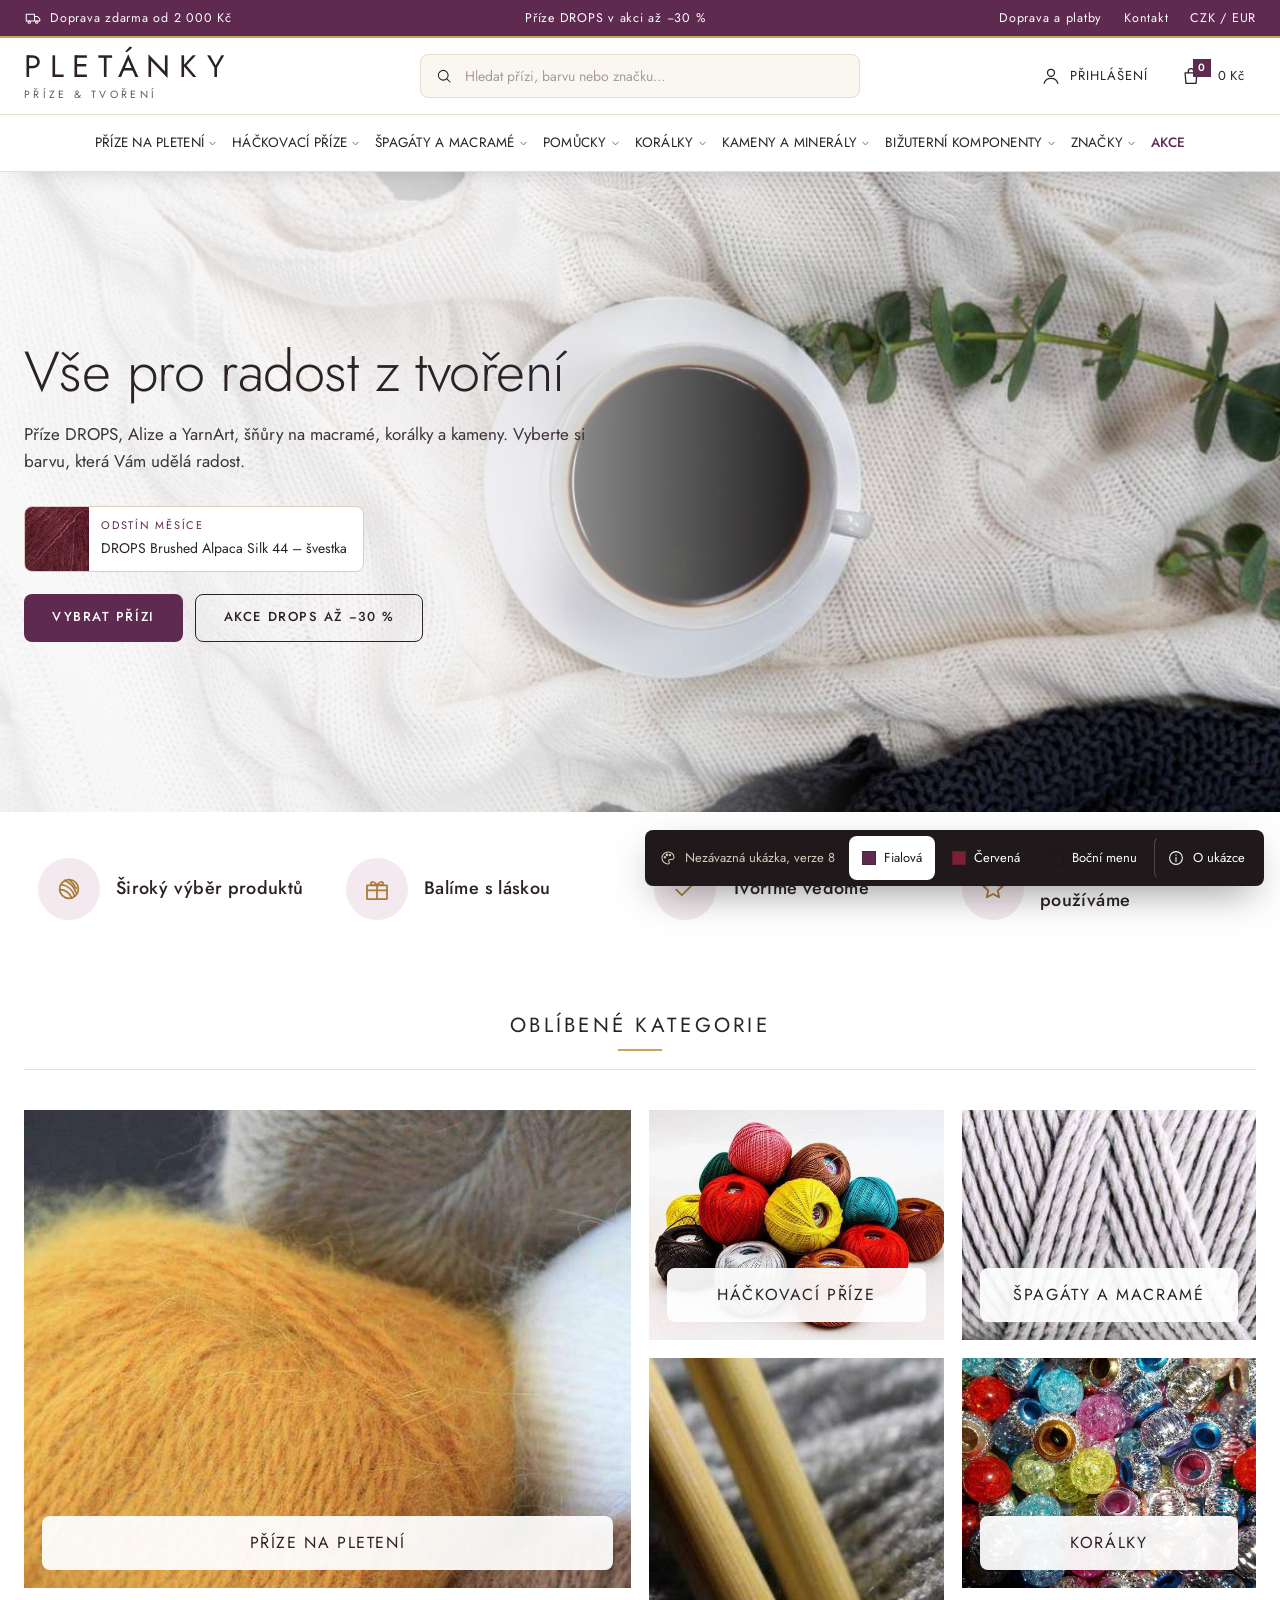
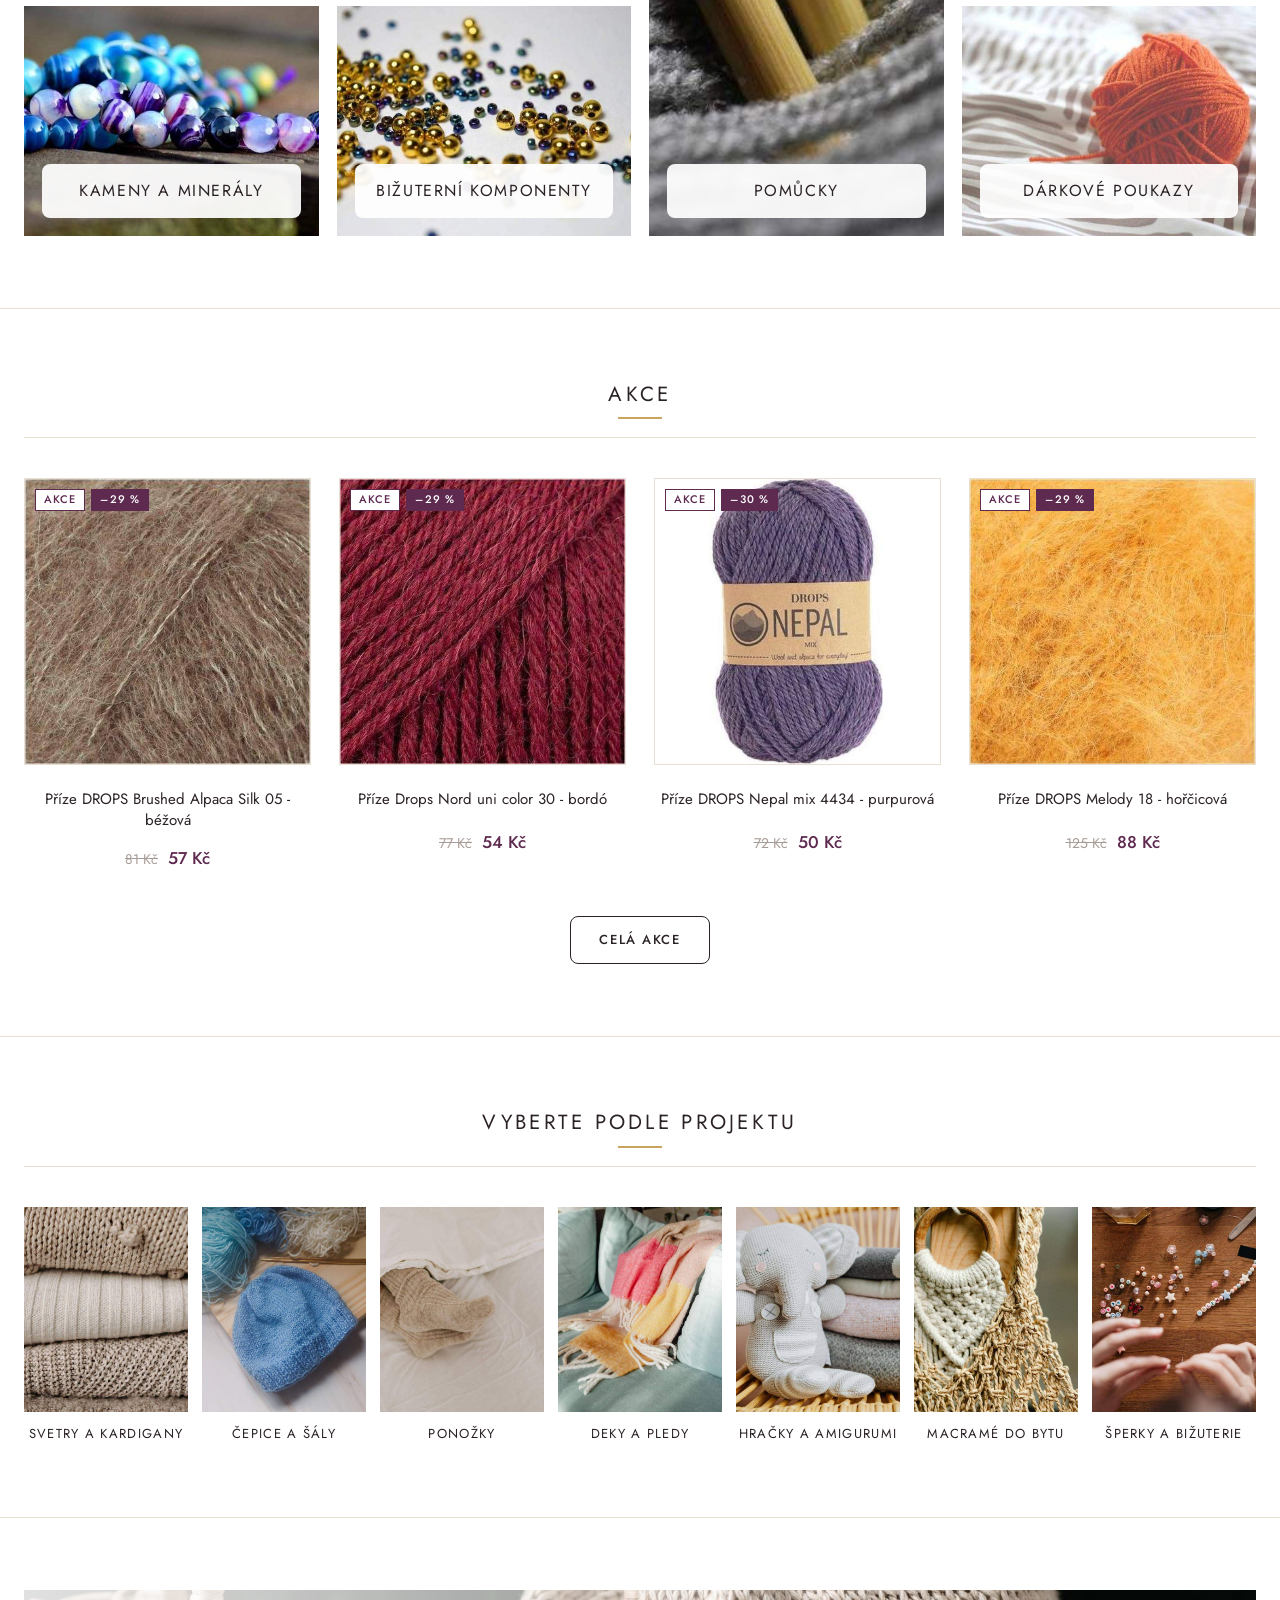
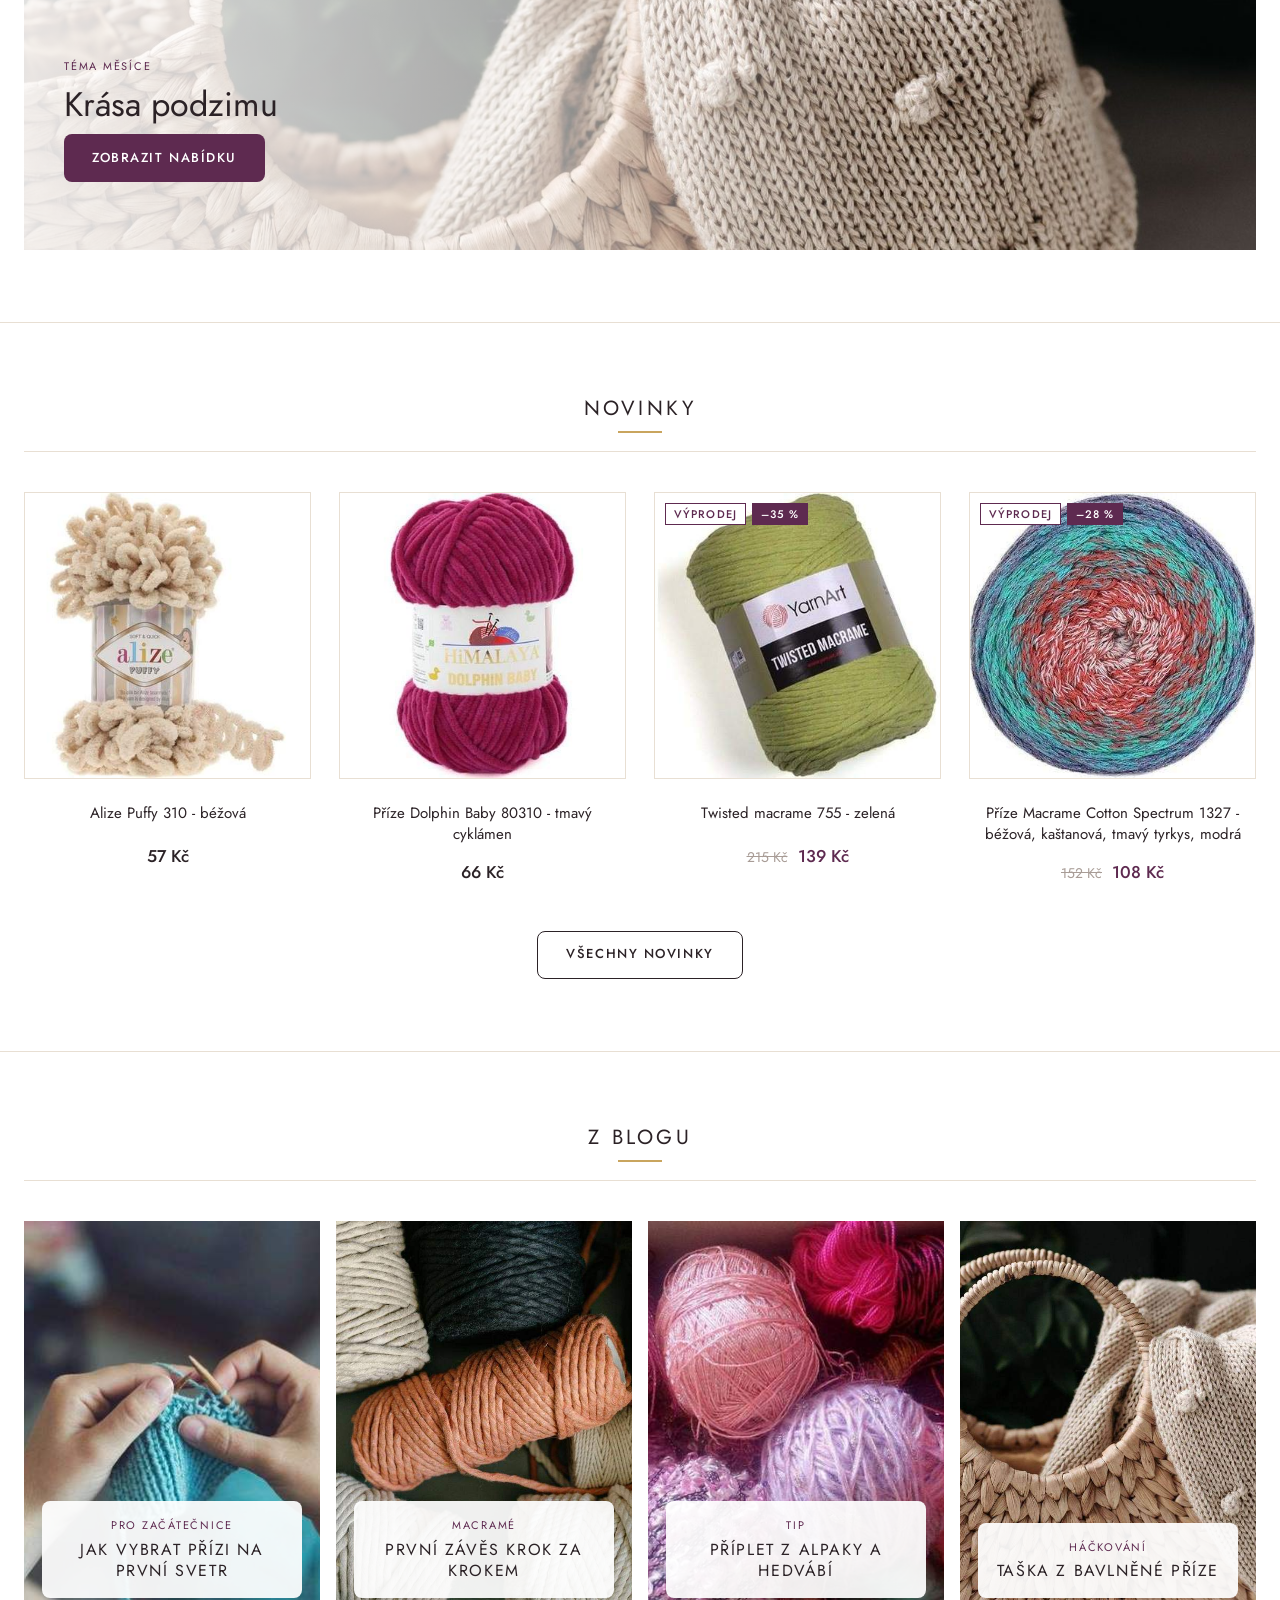
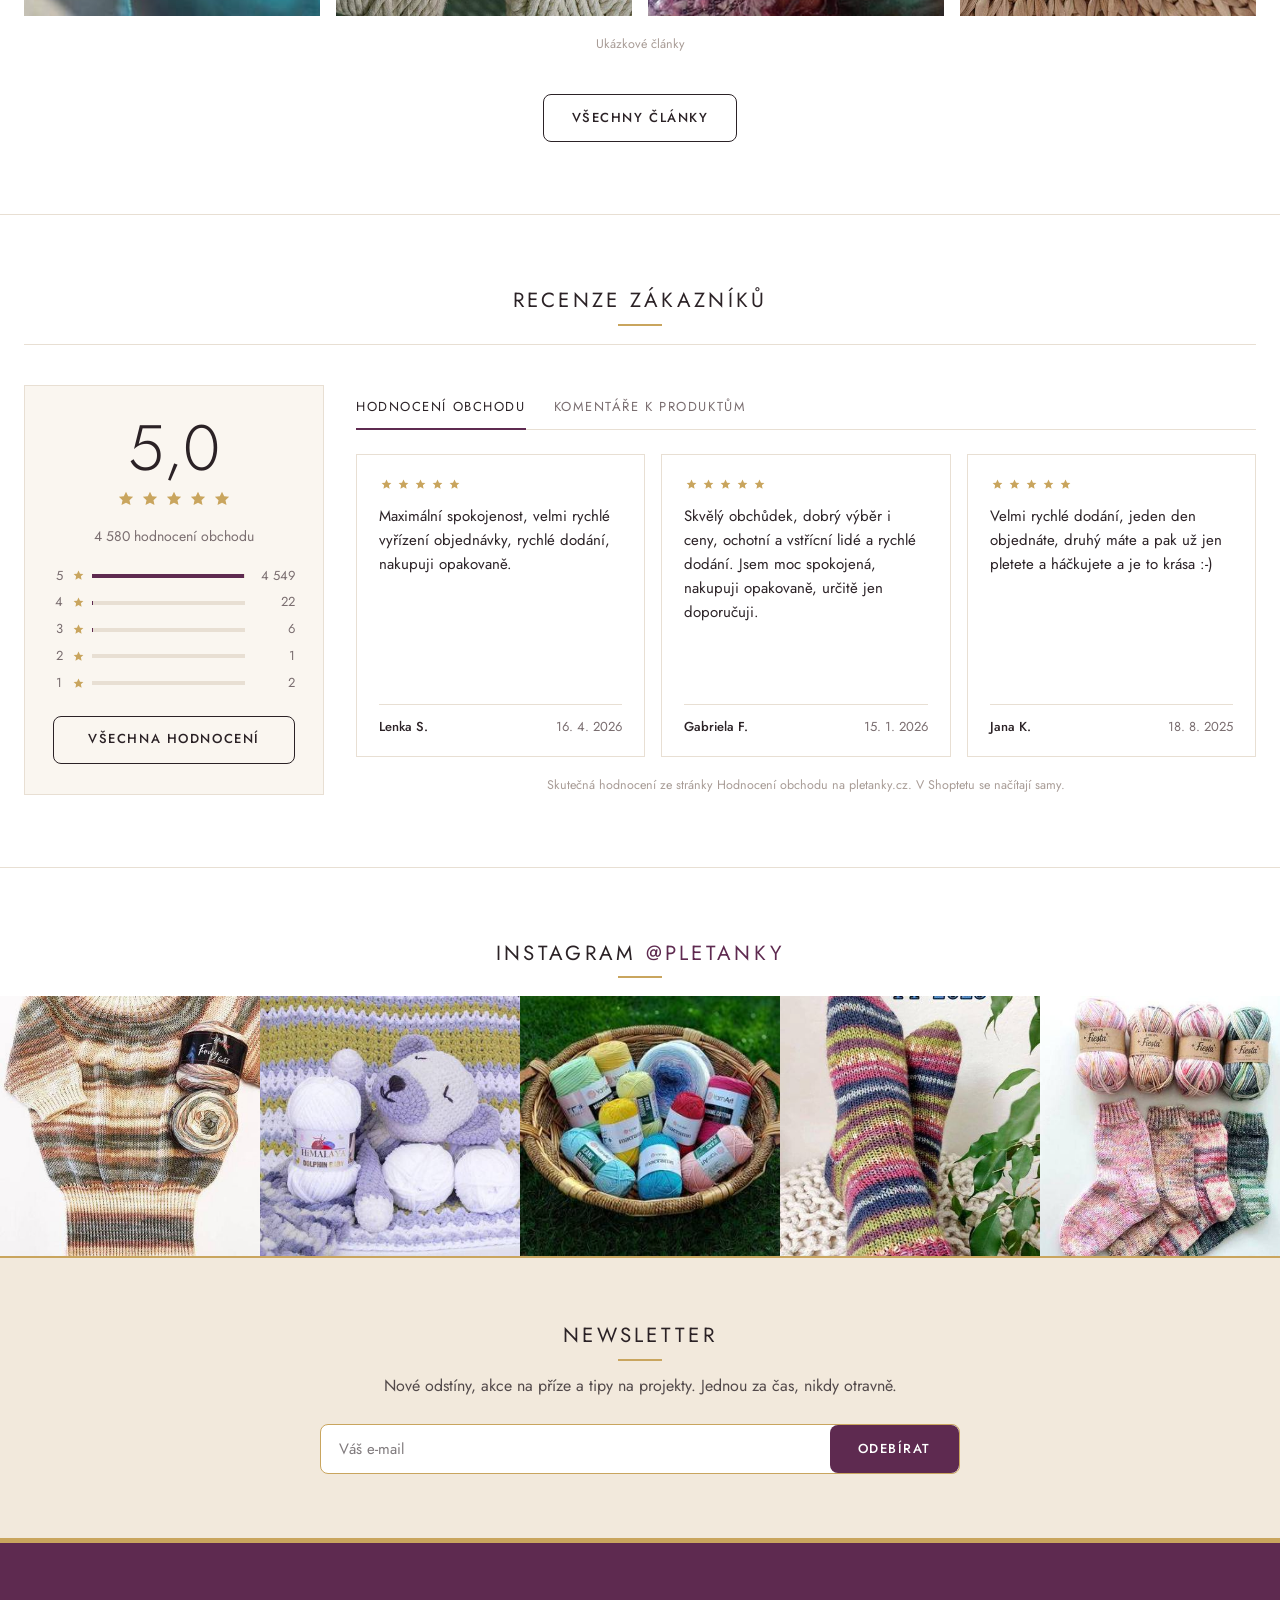
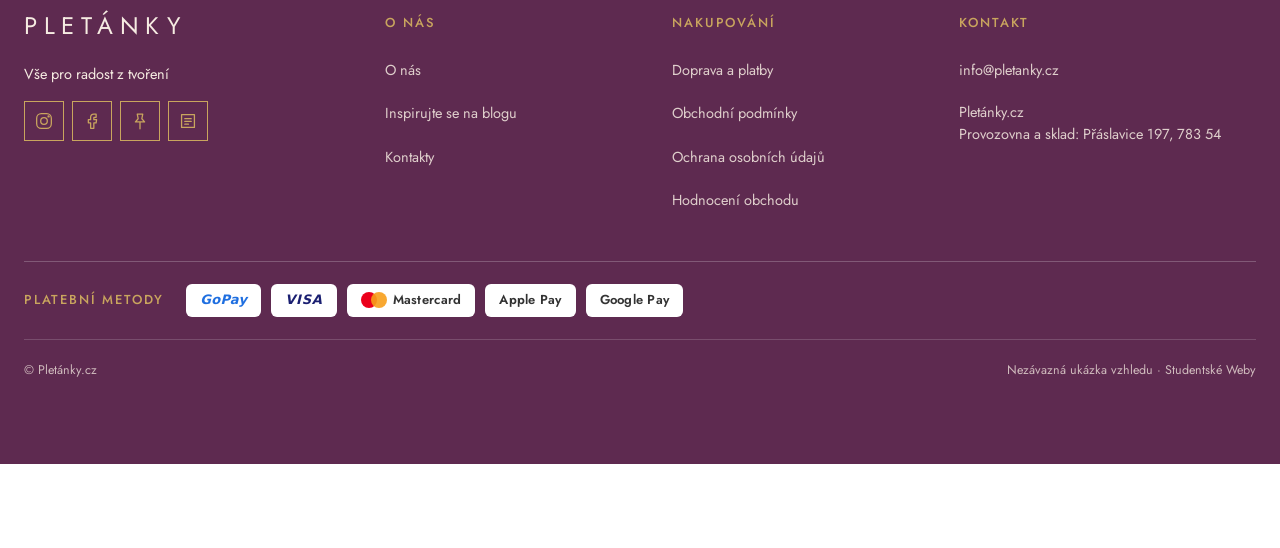
==== commit ff2e56ec: "Pletánky.cz v8: pruh Krása podzimu, prohlášení vedle ikon, ostré fotky, jemně zaoblená tlačítka, ods" ====
--- a/index.html
+++ b/index.html
@@ -13,7 +13,7 @@
 <link rel="preconnect" href="https://fonts.googleapis.com">
 <link rel="preconnect" href="https://fonts.gstatic.com" crossorigin>
 <link href="https://fonts.googleapis.com/css2?family=Jost:wght@300;400;500;600&display=swap&subset=latin-ext" rel="stylesheet">
-<link rel="stylesheet" href="style.css?v=14005e95">
+<link rel="stylesheet" href="style.css?v=99d7849a">
 <script src="main.js?v=018f296c" defer></script>
 </head>
 <body class="">
@@ -215,70 +215,12 @@
   </div>
 </section>
 
-<section class="sec sec--alt">
-  <div class="wrap">
-    <div class="sh"><h2 class="h2">Krása podzimu</h2></div>
-    <div class="edit">
-      <a class="edit__img" href="kategorie.html"><img src="img/v2/blog-taska.jpg" alt="Podzimní tvoření z příze" loading="lazy"><span><small>Téma měsíce</small>Podzim v teplých odstínech</span></a>
-      <div class="edit__grid"><article class="pc">
-  <div class="pc__box">
-    <a class="pc__img" href="produkt.html">
-      <span class="pc__flags"></span>
-      <img src="img/p/hacek-drops-pro-circus-4-13-cm.jpg" alt="Háček Drops Pro Circus 4 - 13 cm" loading="lazy" width="720" height="720">
-    </a>
-    <a class="pc__name" href="produkt.html">Háček Drops Pro Circus 4 - 13 cm</a>
-    <p class="pc__price"><b>51&nbsp;Kč</b></p>
-    <div class="pc__more">
-      <p class="pc__lead">Hliníkový háček, délka 13 cm</p><dl class="pc__specs"><div><dt>Velikost</dt><dd>4 mm</dd></div></dl>
-      <p class="pc__av"><svg class="ico ico--xs" viewBox="0 0 24 24" aria-hidden="true"><path d="m5 12.5 4.5 4.5L19 7.5"/></svg> Skladem (12 ks)</p>
-      <button class="btn btn--cart btn--full" type="button" data-add data-name="Háček Drops Pro Circus 4 - 13 cm" data-price="51.0" data-img="img/p/hacek-drops-pro-circus-4-13-cm.jpg"><svg class="ico ico--sm" viewBox="0 0 24 24" aria-hidden="true"><path d="M5.5 8.5h13l-1 11.5h-11z"/><path d="M9 8.5V7a3 3 0 0 1 6 0v1.5"/></svg><span>Do košíku</span></button>
-    </div>
-  </div>
-</article><article class="pc">
-  <div class="pc__box">
-    <a class="pc__img" href="produkt.html">
-      <span class="pc__flags"></span>
-      <img src="img/p/znacky-na-ocka-drops-stitch-markers-30ks.jpg" alt="Značky na očka - Drops Stitch Markers (30ks)" loading="lazy" width="720" height="720">
-    </a>
-    <a class="pc__name" href="produkt.html">Značky na očka - Drops Stitch Markers (30ks)</a>
-    <p class="pc__price"><b>47&nbsp;Kč</b></p>
-    <div class="pc__more">
-      <p class="pc__lead">Plastové zavírací sponky pro označení řad či oček</p><dl class="pc__specs"><div><dt>Balení</dt><dd>30 ks</dd></div></dl>
-      <p class="pc__av"><svg class="ico ico--xs" viewBox="0 0 24 24" aria-hidden="true"><path d="m5 12.5 4.5 4.5L19 7.5"/></svg> Skladem (13 balení)</p>
-      <button class="btn btn--cart btn--full" type="button" data-add data-name="Značky na očka - Drops Stitch Markers (30ks)" data-price="47.0" data-img="img/p/znacky-na-ocka-drops-stitch-markers-30ks.jpg"><svg class="ico ico--sm" viewBox="0 0 24 24" aria-hidden="true"><path d="M5.5 8.5h13l-1 11.5h-11z"/><path d="M9 8.5V7a3 3 0 0 1 6 0v1.5"/></svg><span>Do košíku</span></button>
-    </div>
-  </div>
-</article><article class="pc">
-  <div class="pc__box">
-    <a class="pc__img" href="produkt.html">
-      <span class="pc__flags"><span class="flag">Akce</span><span class="flag flag--sleva">–34 %</span></span>
-      <img src="img/p/jehlice-ponozkove-5-mm-20-cmdrops-pro-romance-birch.jpg" alt="Jehlice ponožkové 5 mm/20 cm DROPS Pro Romance (Birch)" loading="lazy" width="720" height="720">
-    </a>
-    <a class="pc__name" href="produkt.html">Jehlice ponožkové 5 mm/20 cm DROPS Pro Romance (Birch)</a>
-    <p class="pc__price"><s>232&nbsp;Kč</s><b>152&nbsp;Kč</b></p>
-    <div class="pc__more">
-      <p class="pc__lead">Hladké a lehké ponožkové jehlice z březového dřeva</p><dl class="pc__specs"><div><dt>Velikost</dt><dd>5 mm</dd></div><div><dt>Délka</dt><dd>20 cm</dd></div><div><dt>Balení</dt><dd>5 ks</dd></div></dl>
-      <p class="pc__av"><svg class="ico ico--xs" viewBox="0 0 24 24" aria-hidden="true"><path d="m5 12.5 4.5 4.5L19 7.5"/></svg> Skladem (3 balení)</p>
-      <button class="btn btn--cart btn--full" type="button" data-add data-name="Jehlice ponožkové 5 mm/20 cm DROPS Pro Romance (Birch)" data-price="152.0" data-img="img/p/jehlice-ponozkove-5-mm-20-cmdrops-pro-romance-birch.jpg"><svg class="ico ico--sm" viewBox="0 0 24 24" aria-hidden="true"><path d="M5.5 8.5h13l-1 11.5h-11z"/><path d="M9 8.5V7a3 3 0 0 1 6 0v1.5"/></svg><span>Do košíku</span></button>
-    </div>
-  </div>
-</article><article class="pc">
-  <div class="pc__box">
-    <a class="pc__img" href="produkt.html">
-      <span class="pc__flags"></span>
-      <img src="img/p/prize-moonlight-8220-hneda.jpg" alt="Příze Moonlight 8220 - hnědá" loading="lazy" width="720" height="720">
-    </a>
-    <a class="pc__name" href="produkt.html">Příze Moonlight 8220 - hnědá</a>
-    <p class="pc__price"><b>79&nbsp;Kč</b></p>
-    <div class="pc__more">
-      <p class="pc__lead">Srovnatelná s přízí Kordonet 10</p><dl class="pc__specs"><div><dt>Složení</dt><dd>100 % bavlna</dd></div><div><dt>Váha / návin</dt><dd>100 g = 550 m</dd></div><div><dt>Háček</dt><dd>1,5–2,5 mm</dd></div></dl>
-      <p class="pc__av"><svg class="ico ico--xs" viewBox="0 0 24 24" aria-hidden="true"><path d="m5 12.5 4.5 4.5L19 7.5"/></svg> Skladem (8 ks)</p>
-      <button class="btn btn--cart btn--full" type="button" data-add data-name="Příze Moonlight 8220 - hnědá" data-price="79.0" data-img="img/p/prize-moonlight-8220-hneda.jpg"><svg class="ico ico--sm" viewBox="0 0 24 24" aria-hidden="true"><path d="M5.5 8.5h13l-1 11.5h-11z"/><path d="M9 8.5V7a3 3 0 0 1 6 0v1.5"/></svg><span>Do košíku</span></button>
-    </div>
-  </div>
-</article></div>
-    </div>
-    <p class="sec__more"><a class="btn btn--line" href="kategorie.html">Všechny tipy</a></p>
+<section class="sec">
+  <div class="wrap">
+    <a class="themeband" href="kategorie.html">
+      <img src="img/v2/tema-podzim.jpg" alt="Podzimní tvoření z příze" loading="lazy">
+      <span class="themeband__in"><small>Téma měsíce</small><b>Krása podzimu</b><span class="btn btn--cart">Zobrazit nabídku</span></span>
+    </a>
   </div>
 </section>
 
@@ -439,7 +381,7 @@
 </div>
 <div class="toast" data-toast role="status" aria-live="polite"></div>
 <div class="demo" role="region" aria-label="Ovládání ukázky">
-  <span class="demo__l"><svg class="ico ico--sm" viewBox="0 0 24 24" aria-hidden="true"><path d="M12 4a8 8 0 1 0 0 16c1.2 0 1.8-.8 1.8-1.7 0-1.3-1-1.5-1-2.6 0-1 .8-1.7 1.8-1.7H17a3 3 0 0 0 3-3C20 7 16.4 4 12 4z"/><circle cx="8" cy="11" r="1"/><circle cx="10.5" cy="7.8" r="1"/><circle cx="14.5" cy="8" r="1"/></svg><span>Nezávazná ukázka, verze 7</span></span>
+  <span class="demo__l"><svg class="ico ico--sm" viewBox="0 0 24 24" aria-hidden="true"><path d="M12 4a8 8 0 1 0 0 16c1.2 0 1.8-.8 1.8-1.7 0-1.3-1-1.5-1-2.6 0-1 .8-1.7 1.8-1.7H17a3 3 0 0 0 3-3C20 7 16.4 4 12 4z"/><circle cx="8" cy="11" r="1"/><circle cx="10.5" cy="7.8" r="1"/><circle cx="14.5" cy="8" r="1"/></svg><span>Nezávazná ukázka, verze 8</span></span>
   <button type="button" class="demo__b" data-theme-set="d" aria-label="Fialová varianta"><i class="demo__sw demo__sw--d"></i><span>Fialová</span></button>
   <button type="button" class="demo__b" data-theme-set="e" aria-label="Červená varianta"><i class="demo__sw demo__sw--e"></i><span>Červená</span></button>
   <button type="button" class="demo__b" data-sidemenu aria-pressed="false"><i class="demo__sw"></i><span>Boční menu</span></button>
@@ -447,13 +389,13 @@
 </div>
 <div class="drawer drawer--about" data-about aria-hidden="true">
   <div class="drawer__panel">
-    <div class="drawer__head"><b>Nezávazná ukázka, verze 7</b><button type="button" data-about-close aria-label="Zavřít"><svg class="ico" viewBox="0 0 24 24" aria-hidden="true"><path d="m6 6 12 12M18 6 6 18"/></svg></button></div>
+    <div class="drawer__head"><b>Nezávazná ukázka, verze 8</b><button type="button" data-about-close aria-label="Zavřít"><svg class="ico" viewBox="0 0 24 24" aria-hidden="true"><path d="m6 6 12 12M18 6 6 18"/></svg></button></div>
     <div class="about">
       <p>Upravená ukázka vzhledu e-shopu <b>Pletánky.cz</b> od Studentských Webů podle Vaší zpětné vazby.</p>
       <ul>
         <li>Barvy: lišty i drobné detaily (tlačítka, akce, ceny) mají vždy stejný odstín, zlaté detaily (linky, ikony, nadpisy) zůstávají zlaté. Newsletter je světlý, aby se odlišil od patičky. Všechny barvy a písma jsou v šabloně proměnné a dají se kdykoli přeladit. Dole je přepínač: fialová (odstín původních lišt) a červená (odstín dosavadních akcentů).</li>
         <li>Logo je vlevo, vyhledávání uprostřed. Oblíbené kategorie mají původní rozložení, rohy tlačítek a fotek jsou jemně zaoblené.</li>
-        <li>Sekce „Krása podzimu“ je prostor pro téma měsíce a doporučené produkty, její název i výběr se dá měnit. Odstín měsíce je v banneru jako malý rámeček.</li>
+        <li>Pruh „Krása podzimu“ je prostor pro téma měsíce: fotka, název a tlačítko Zobrazit nabídku, které otevře vybrané produkty. Název i fotku půjde měnit.</li>
         <li>Jedno písmo pro všechny nadpisy i názvy, u každé sekce jeden nadpis, jemně zaoblené rohy a sekce oddělené jemnou linkou.</li>
         <li>Najeďte myší na produkt: rozbalí se složení, návin, jehlice a tlačítko do košíku.</li>
         <li>Recenze jsou skutečná hodnocení z Vaší stránky Hodnocení obchodu (stav 10.&nbsp;10.&nbsp;2026). Komentáře k produktům jsou jen ilustrační místa.</li>
--- a/style.css
+++ b/style.css
@@ -673,14 +673,14 @@
 .banner__box p{color:#3d3338}
 .usp{border-bottom:0;background:#fff;padding:34px 0 8px}
 .usp__in span+span{border-left:0}
-.usp__in span{flex-direction:column;gap:14px;padding:12px 14px;font-size:15px;font-weight:500;letter-spacing:.02em;text-transform:none;color:var(--ink);cursor:default}
-.usp .ico{width:30px;height:30px;box-sizing:content-box;padding:20px;border-radius:50%;background:#f3e9ee;color:var(--accent);transition:background .3s,color .3s,transform .3s}
+.usp__in span{flex-direction:row;justify-content:flex-start;text-align:left;gap:16px;padding:12px 14px;font-size:18px;line-height:1.3;font-weight:500;letter-spacing:.02em;text-transform:none;color:var(--ink);cursor:default}
+.usp .ico{width:30px;height:30px;box-sizing:content-box;padding:16px;flex:none;border-radius:50%;background:#f3e9ee;color:var(--accent);transition:background .3s,color .3s,transform .3s}
 .usp__in span:hover .ico,.usp__in span:focus-within .ico{background:var(--accent);color:#fff;transform:translateY(-3px)}
 /* ostré rohy obrázků, zaoblená tlačítka a štítky */
 .tile,.proj__img,.mega__promo,.mega__ti,.cmp__frame,.tiles--mosaic,.edit__img,.pc__img,.pc img,.pd__img,.pd__gal img,.post img,.rev img,.ig img,.ig a,.motm-mini img,.banner__img{border-radius:0}
-.btn,.chip,.search,.news__form,.motm-mini,.tile__box,.edit__img span{border-radius:999px}
-.tile__box{border-radius:22px}
-.edit__img span{border-radius:22px}
+.btn,.chip,.search,.news__form,.motm-mini,.tile__box{border-radius:var(--r)}
+.motm-mini{overflow:hidden;padding:0 14px 0 0;gap:12px}
+.motm-mini img{width:64px;height:64px;flex:none;display:block}
 .ftr__pay li.pay{border-radius:6px;background:#fff;color:#333;font-weight:600;padding:6px 14px;letter-spacing:.02em;border:0}
 .pay--gopay{color:#1f6fe0!important;font-style:italic}
 .pay--visa{color:#1a1f71!important;font-style:italic;font-weight:800!important;letter-spacing:.06em!important}
@@ -694,3 +694,12 @@
 .has-sidemenu .fgroup--menu{display:block}
 @media (max-width:760px){.banner::before{display:none}.banner__box{background:#fff;padding:24px 20px}.usp .ico{padding:14px}}
 @media (max-width:760px){.usp__in span{font-size:12.5px;letter-spacing:0;padding:10px 6px;overflow-wrap:anywhere;hyphens:auto}.usp .ico{padding:12px;width:24px;height:24px}}
+
+/* verze 8: pruh tématu měsíce, prohlášení vedle ikon */
+.themeband{position:relative;display:block;min-height:260px;overflow:hidden}
+.themeband img{position:absolute;inset:0;width:100%;height:100%;object-fit:cover;border-radius:0}
+.themeband::before{content:"";position:absolute;inset:0;z-index:1;background:linear-gradient(90deg,rgba(255,255,255,.88) 0%,rgba(255,255,255,.65) 40%,rgba(255,255,255,0) 70%)}
+.themeband__in{position:relative;z-index:2;display:flex;flex-direction:column;align-items:flex-start;justify-content:center;gap:10px;min-height:260px;padding:30px 40px}
+.themeband small{font-size:11px;letter-spacing:.16em;text-transform:uppercase;color:var(--mark)}
+.themeband b{font-weight:400;font-size:34px;line-height:1.15}
+@media (max-width:760px){.themeband__in{padding:22px 20px}.themeband b{font-size:26px}.usp__in span{flex-direction:row}.usp .ico{padding:10px}}
